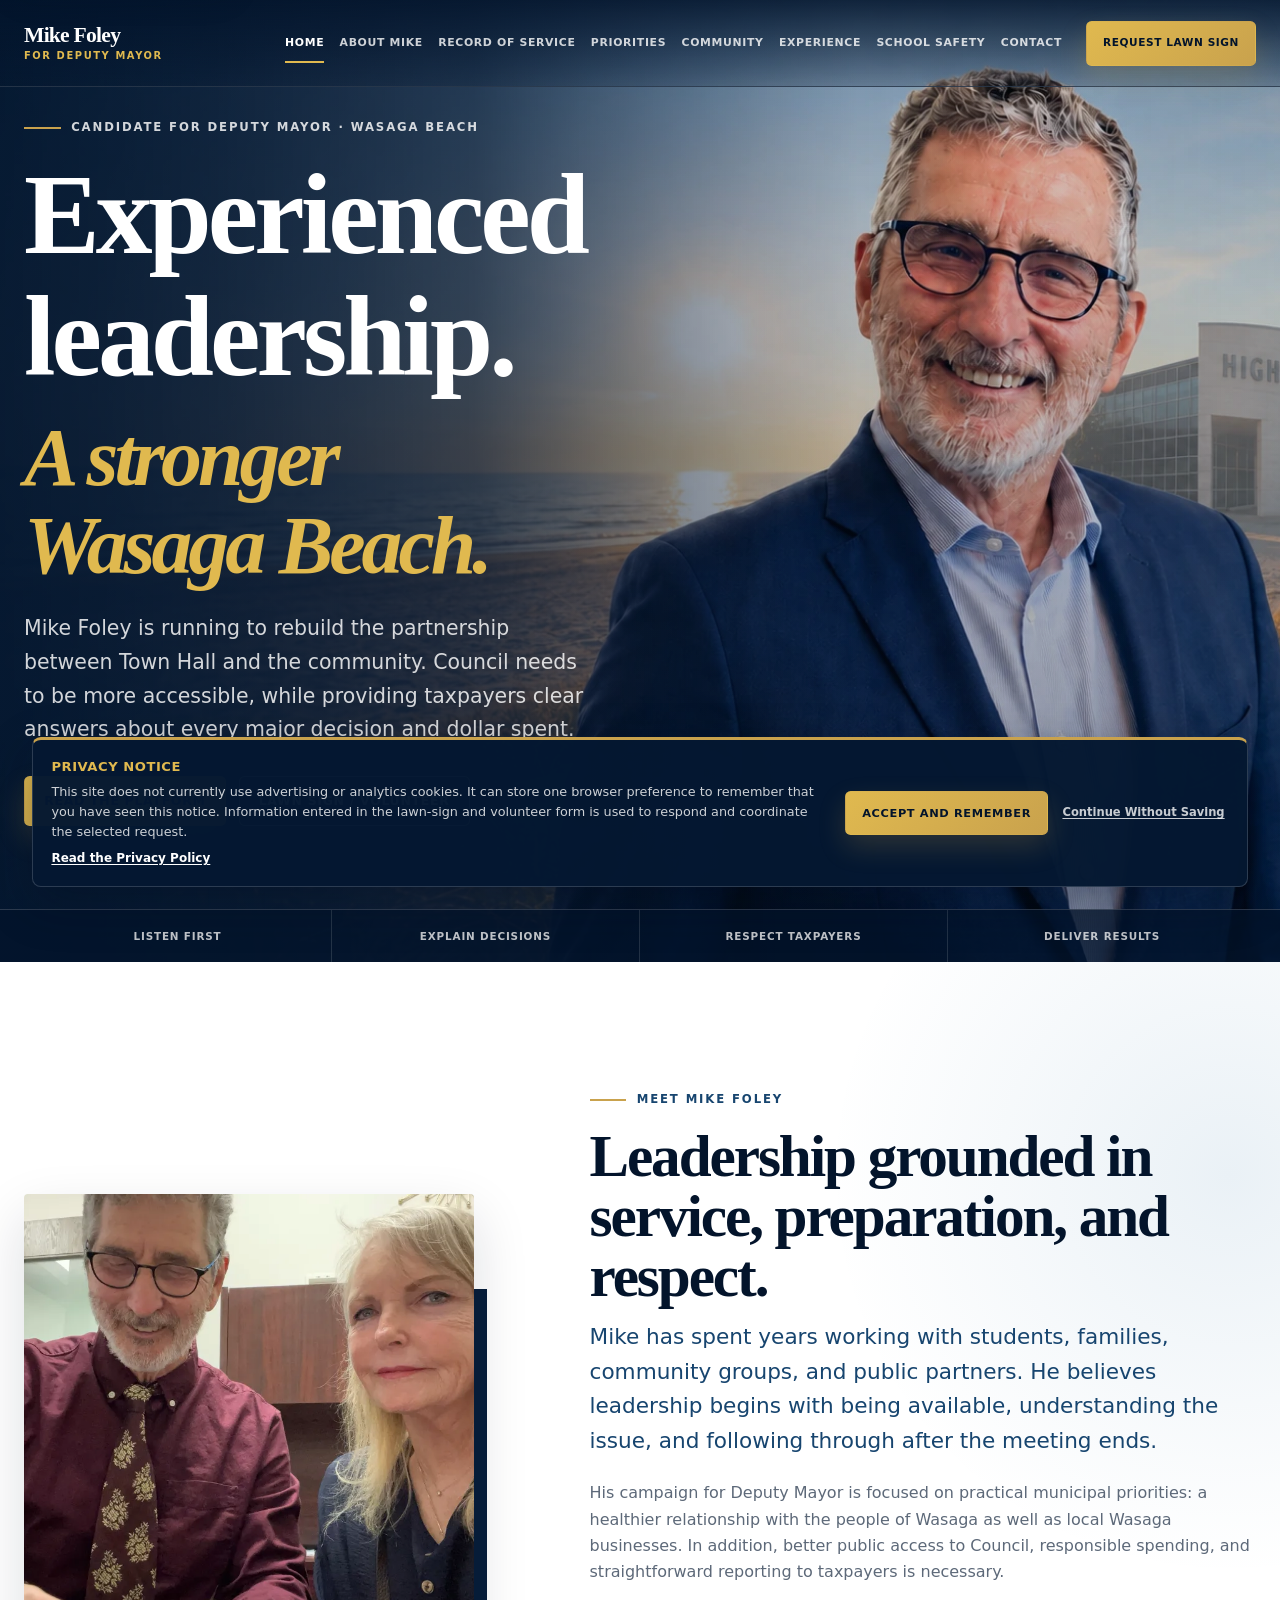
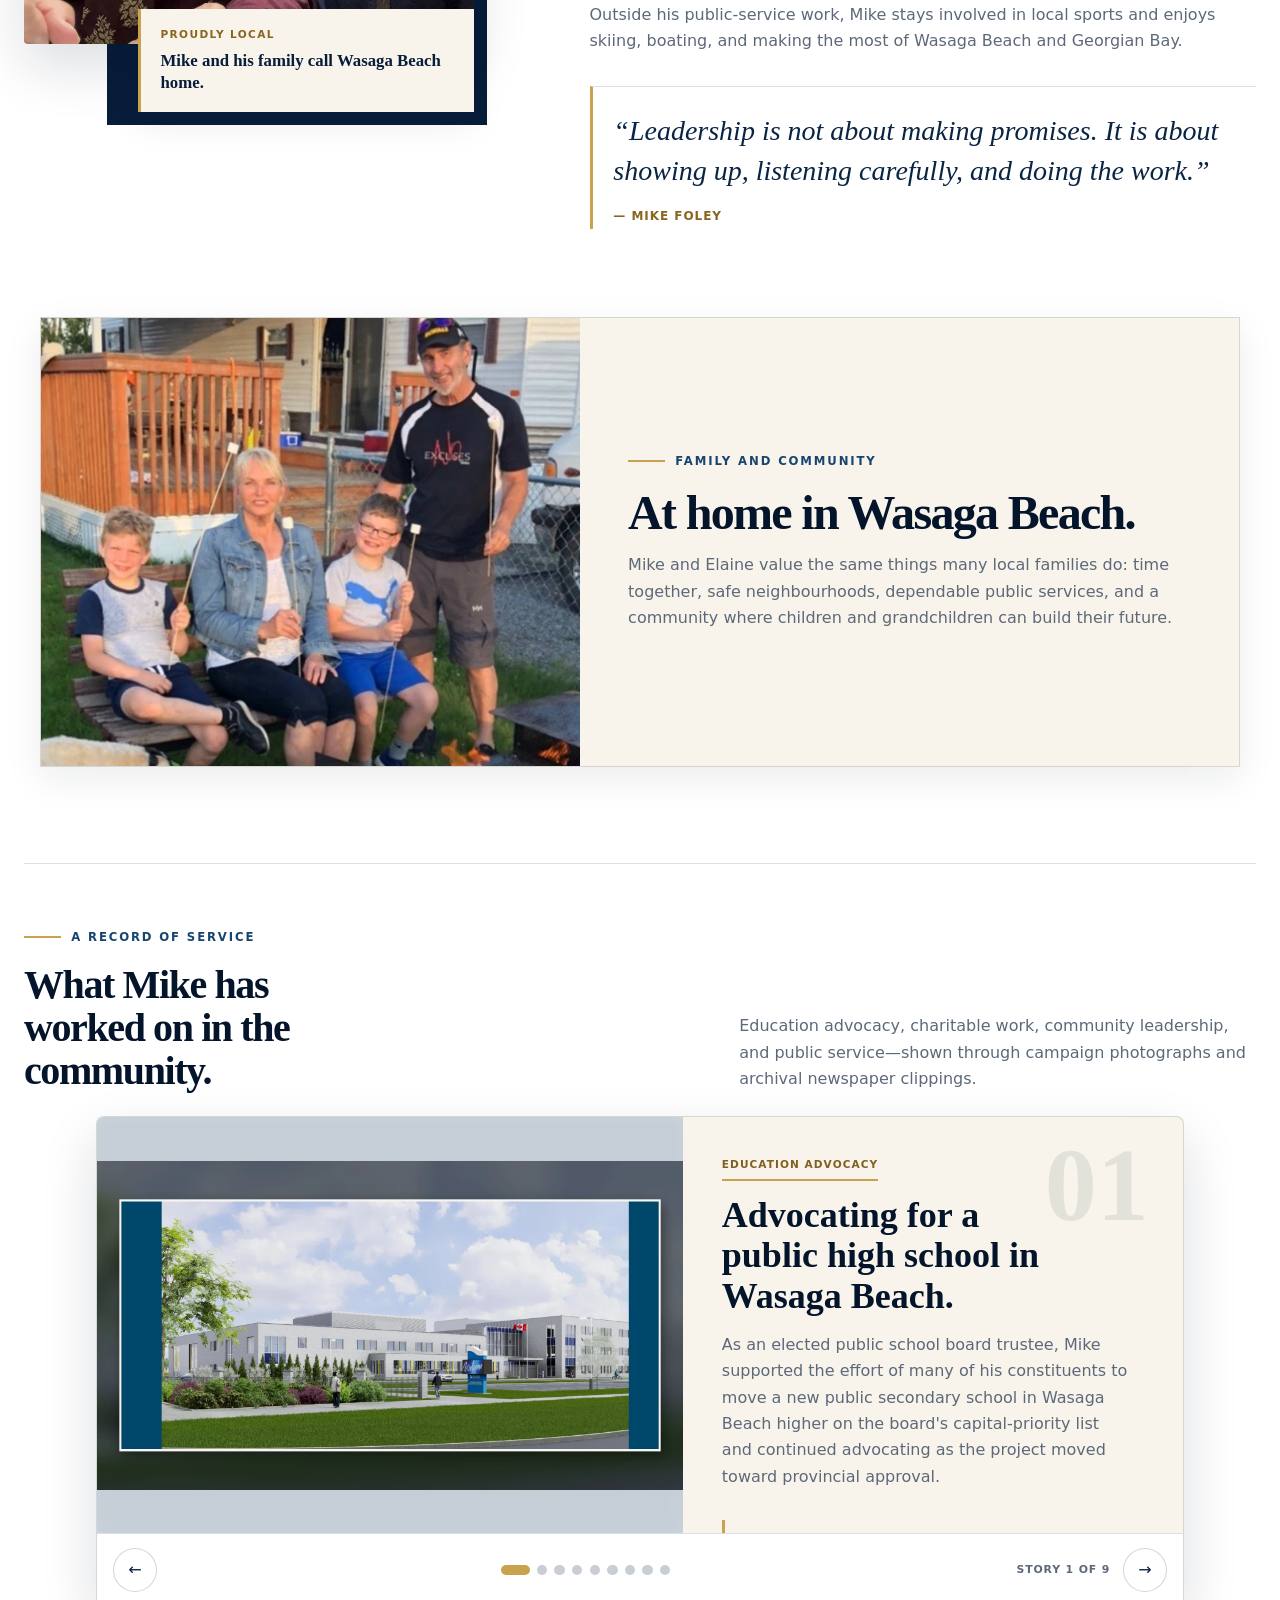
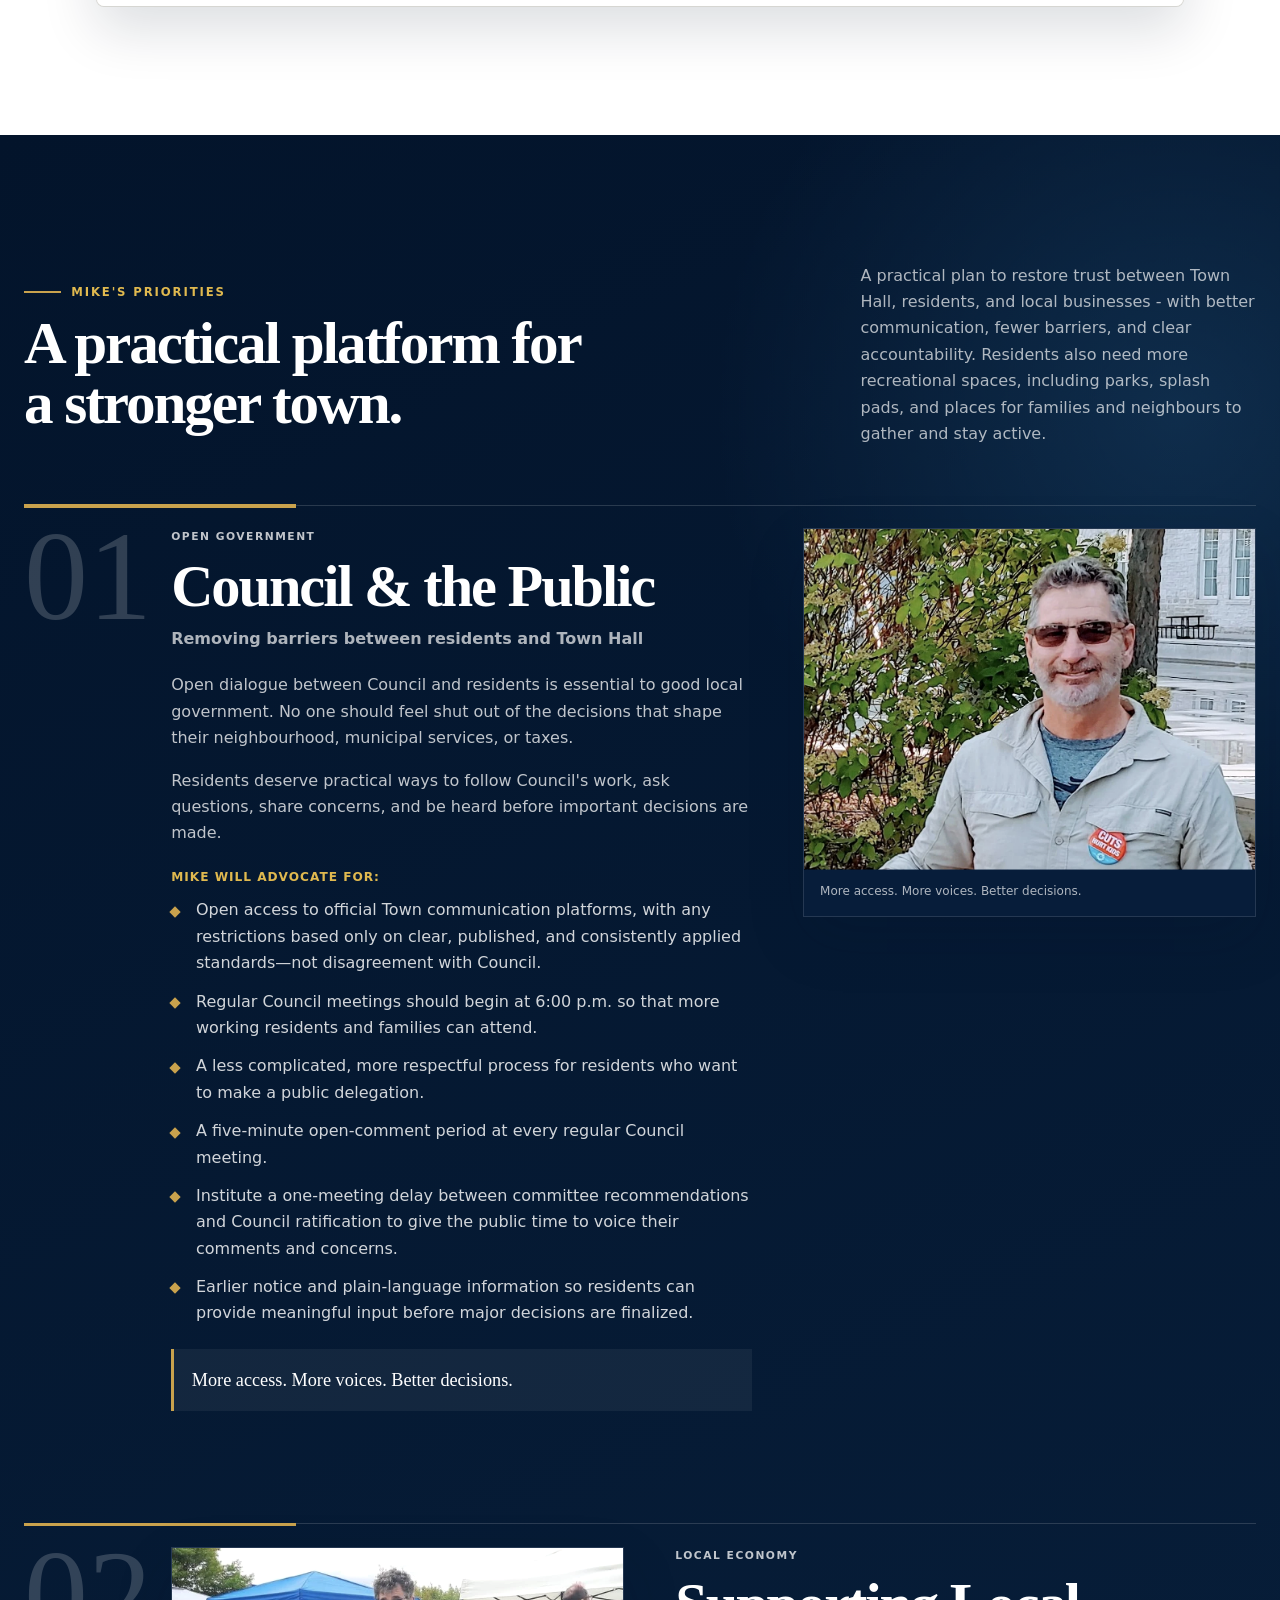
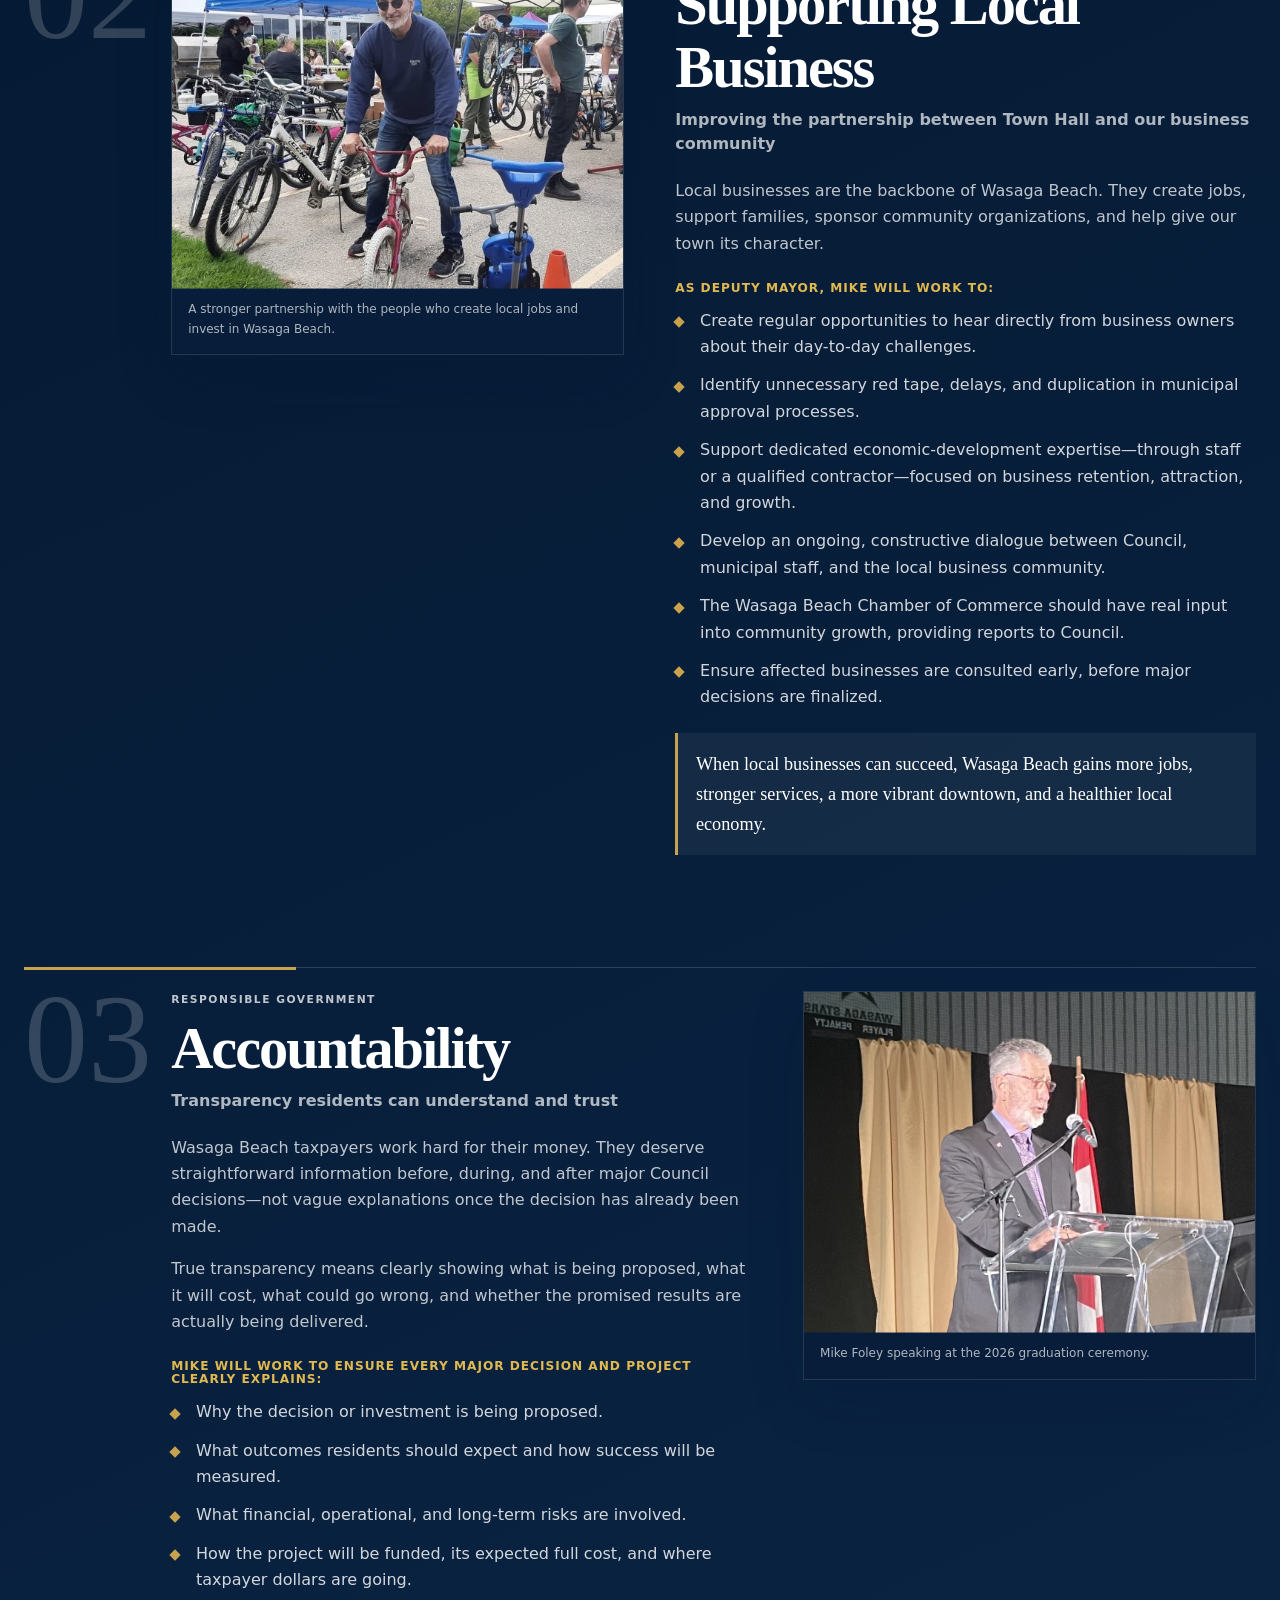
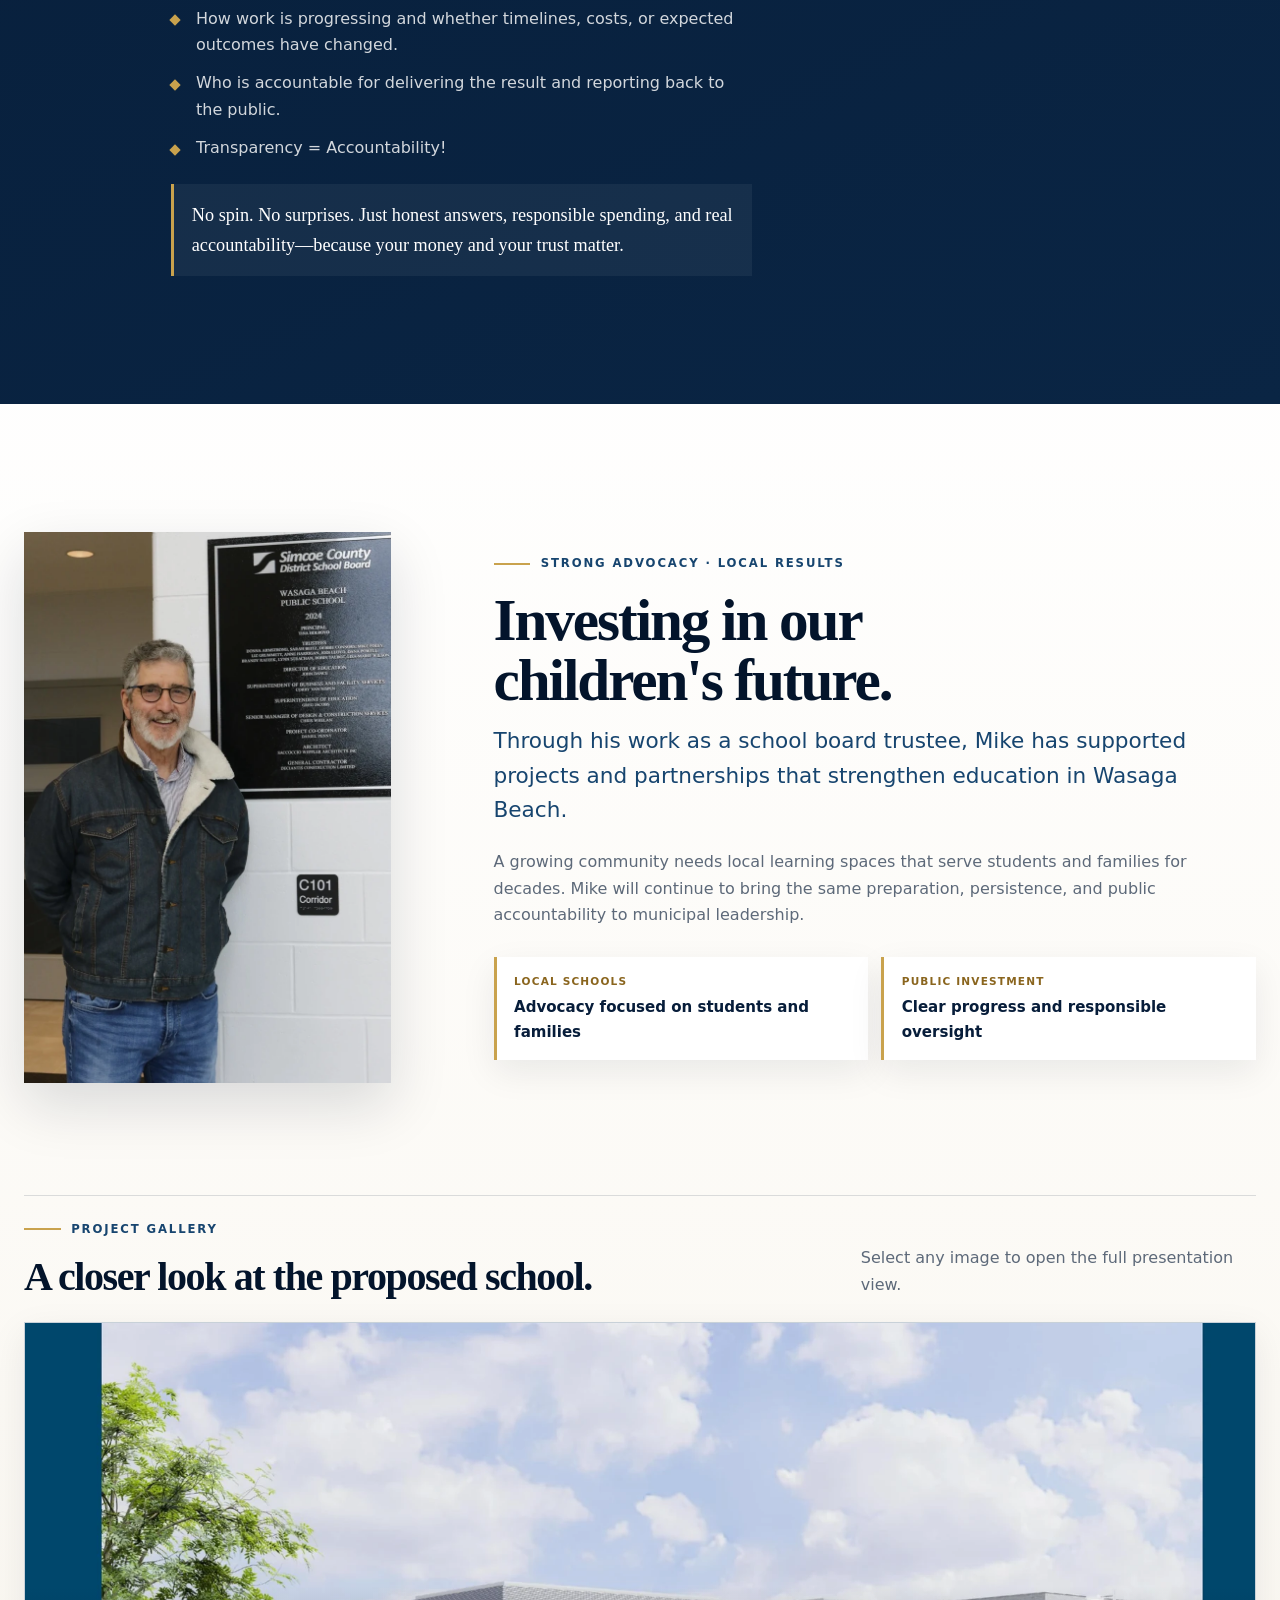
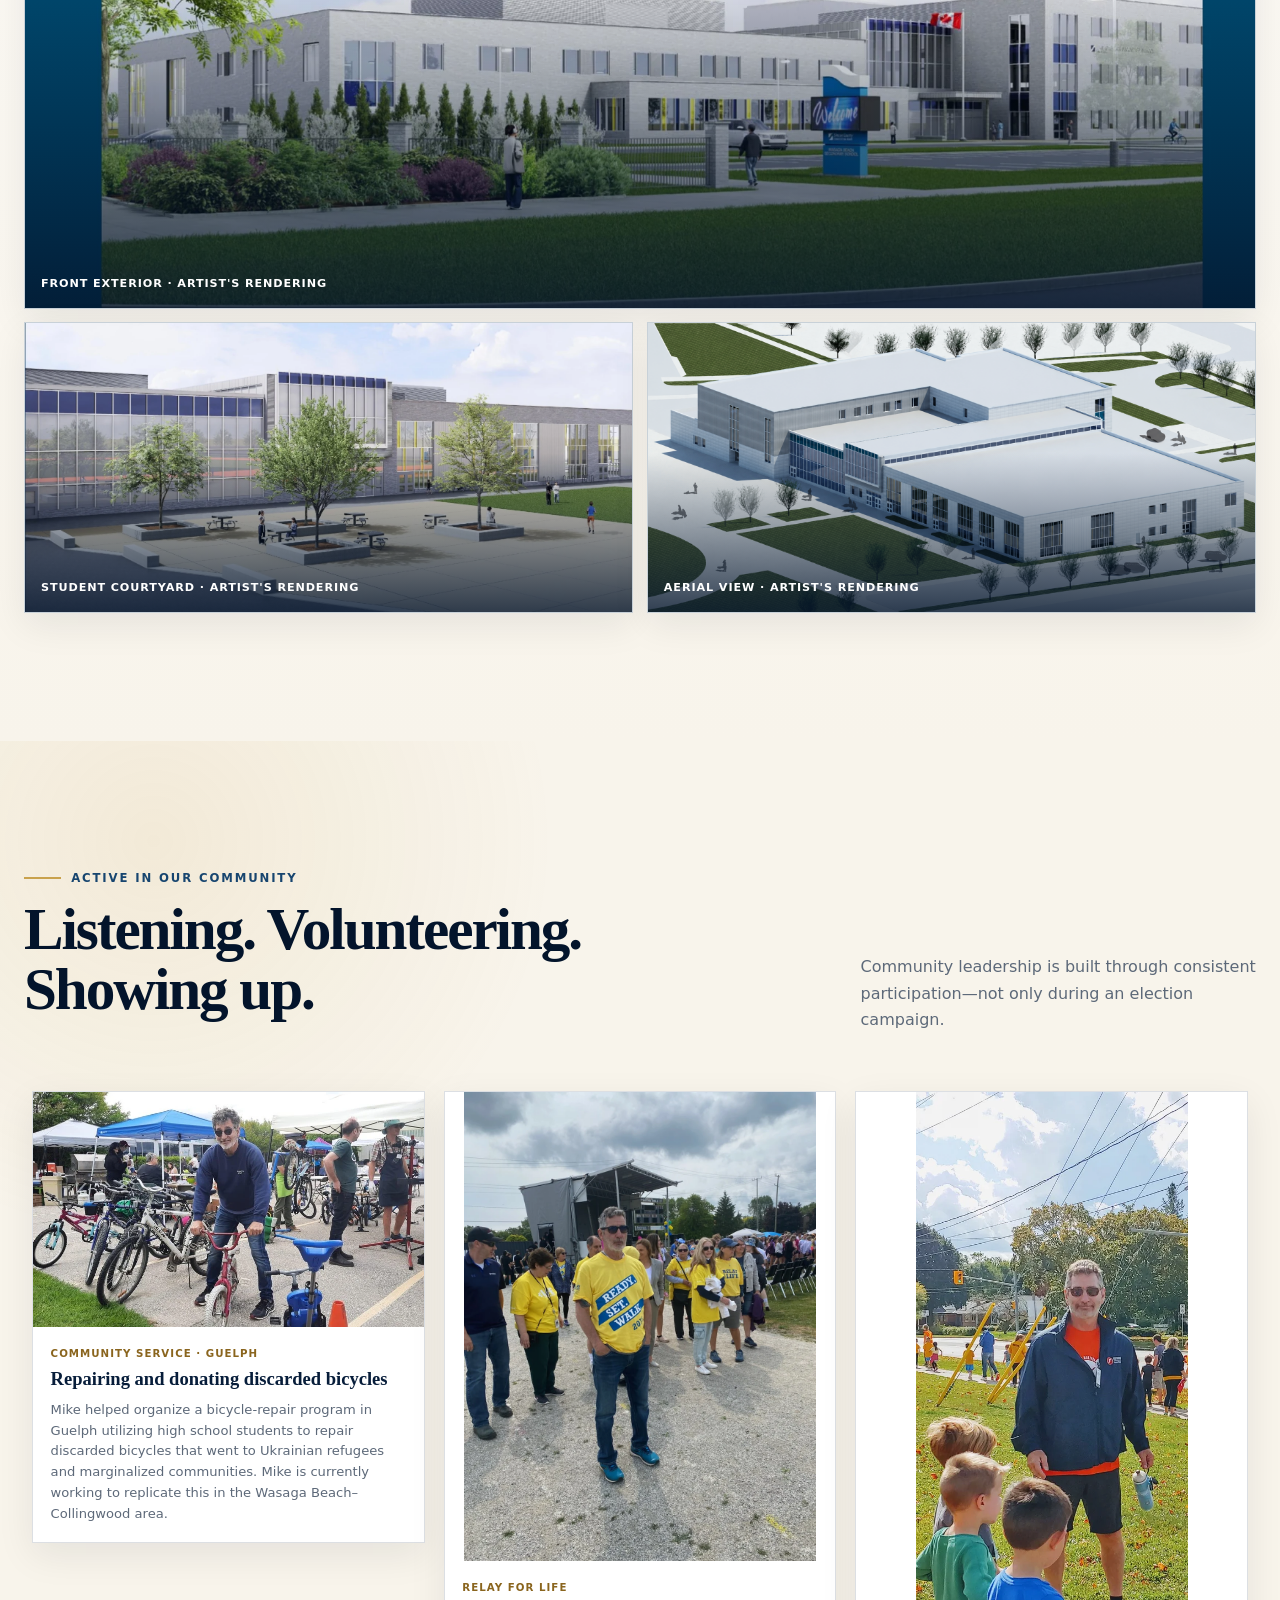
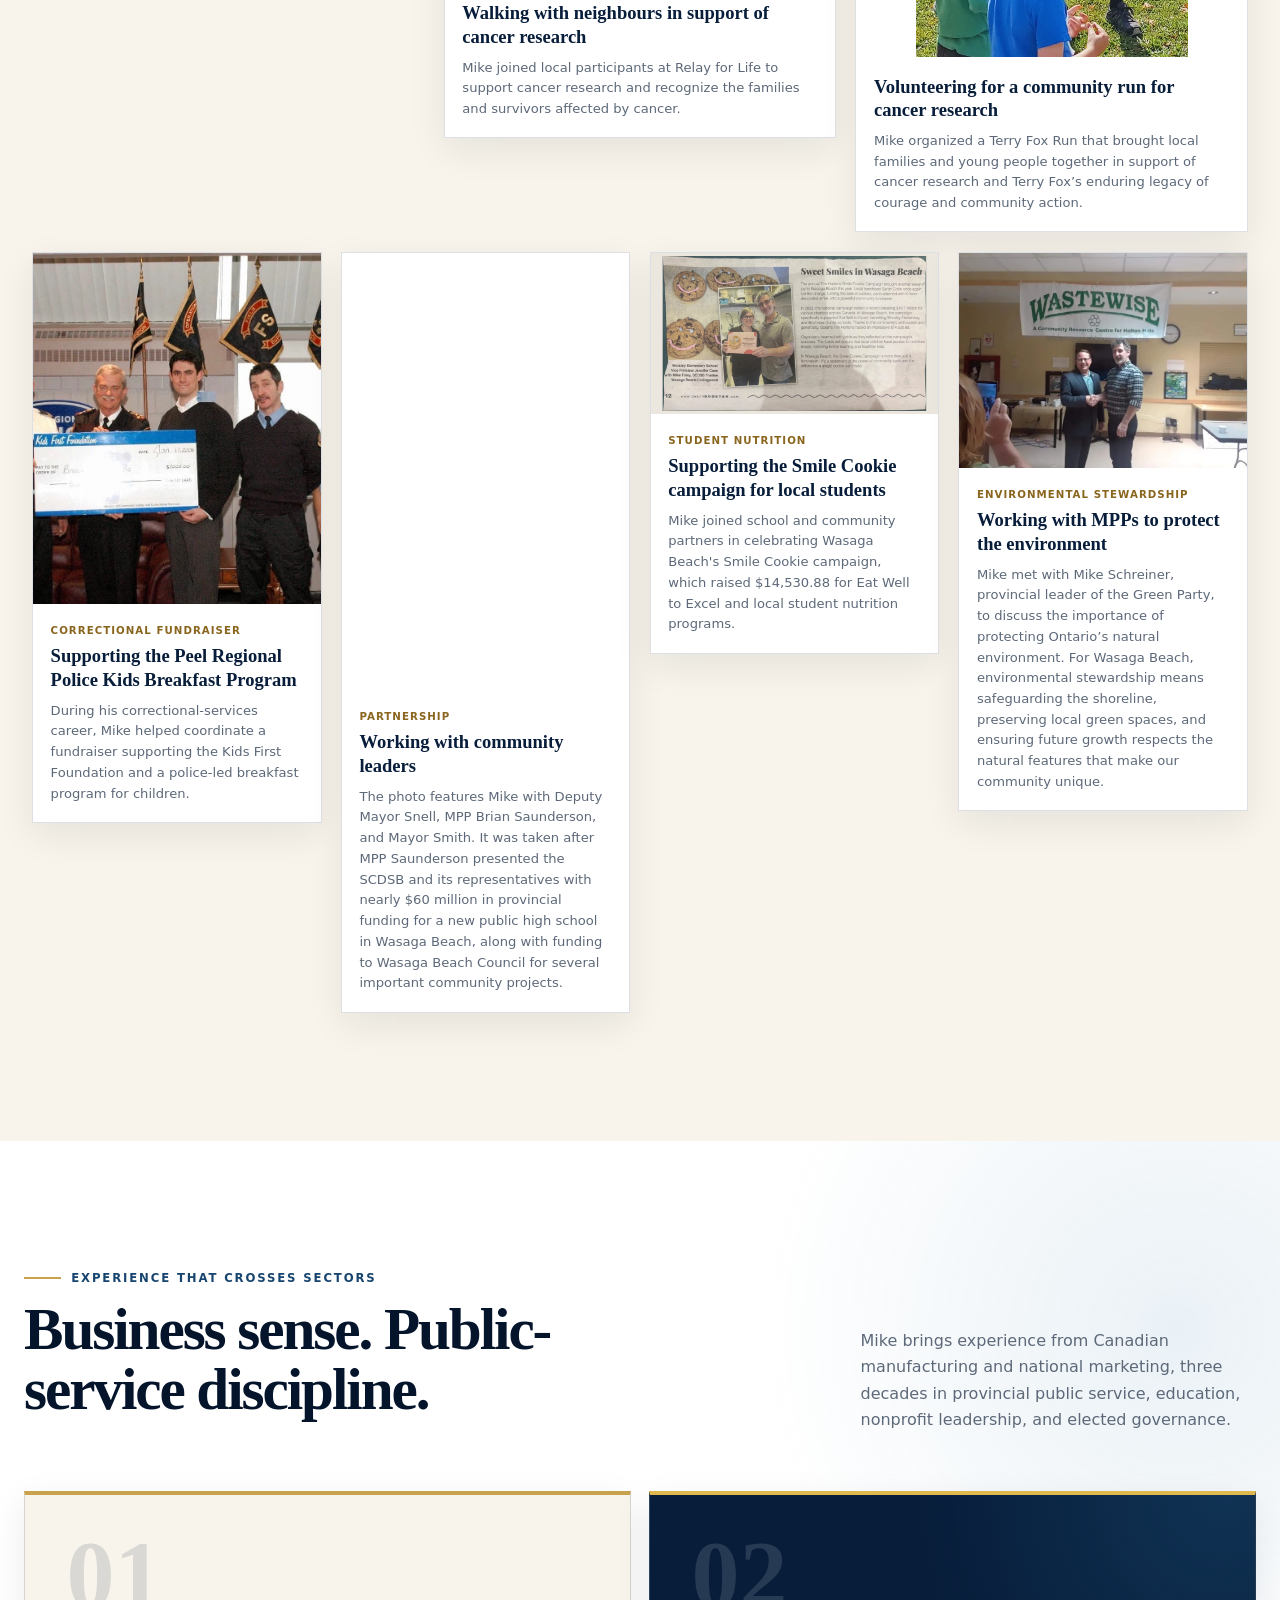
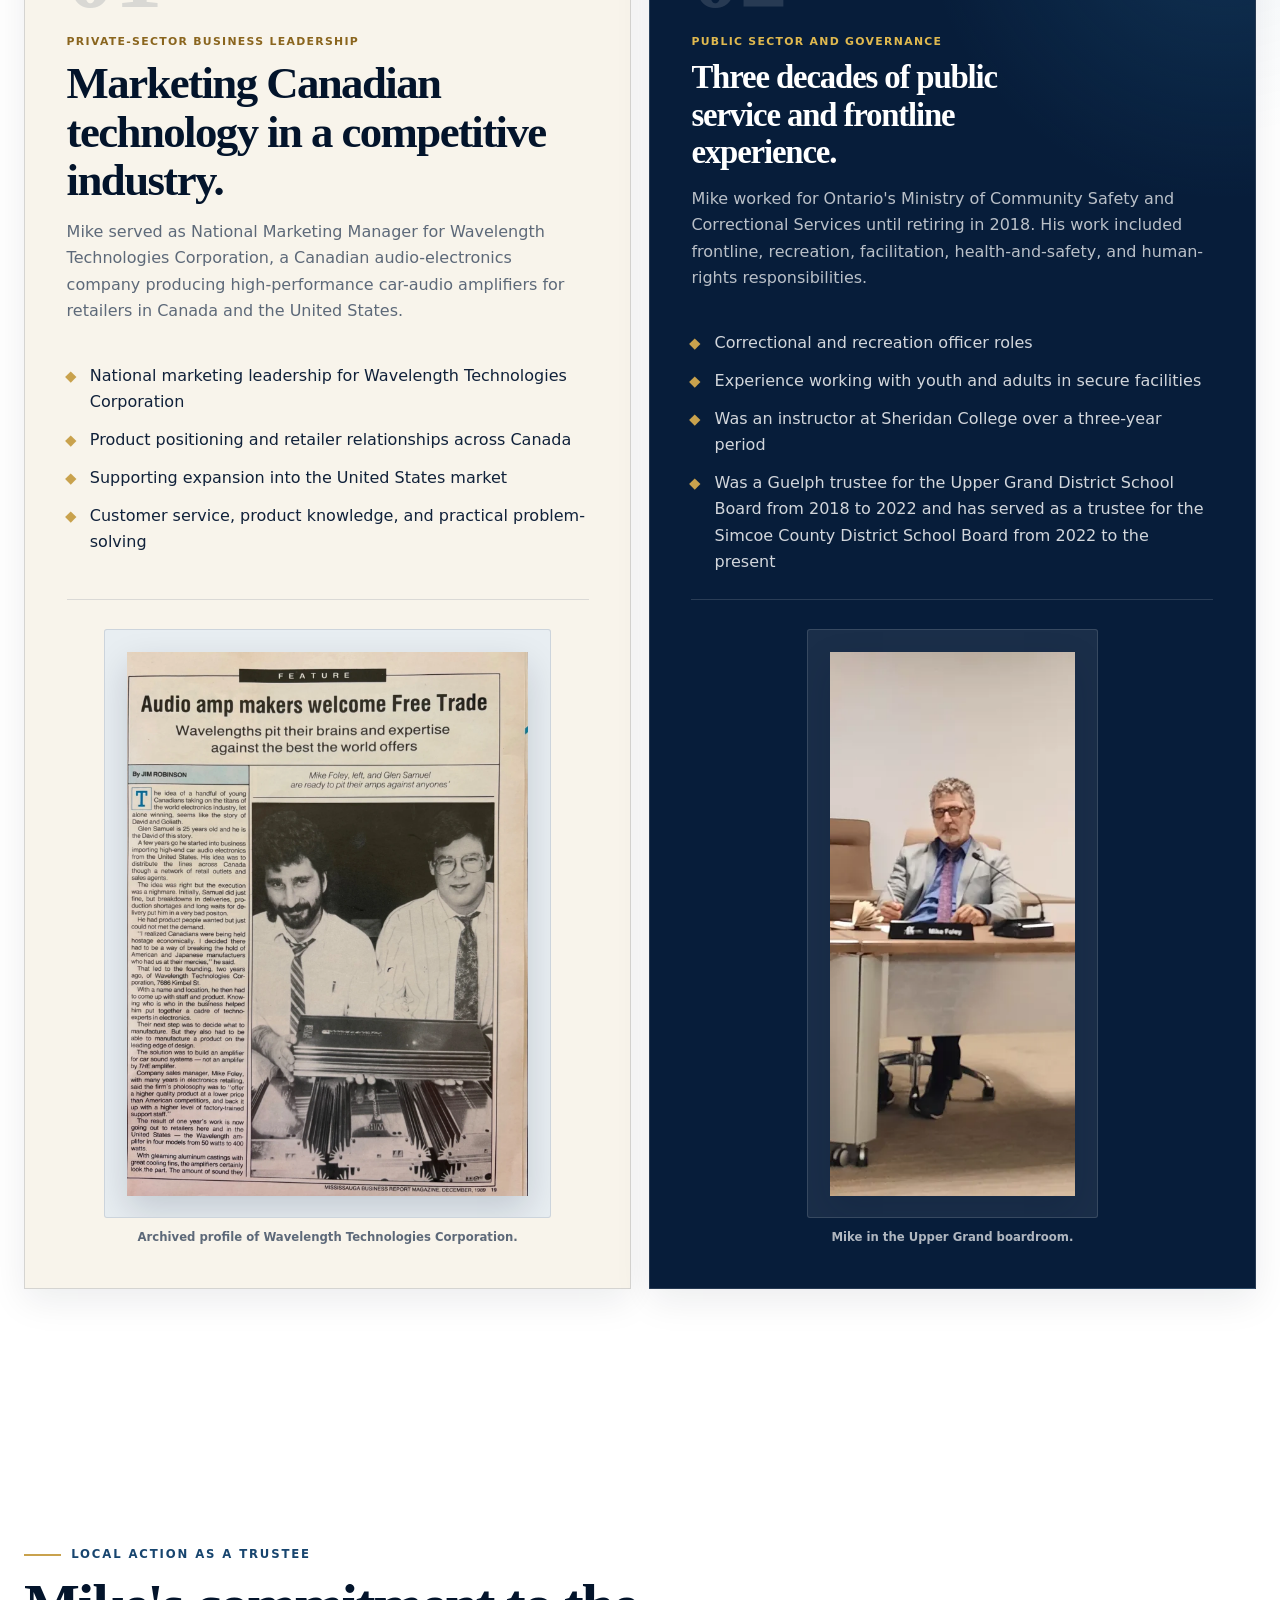
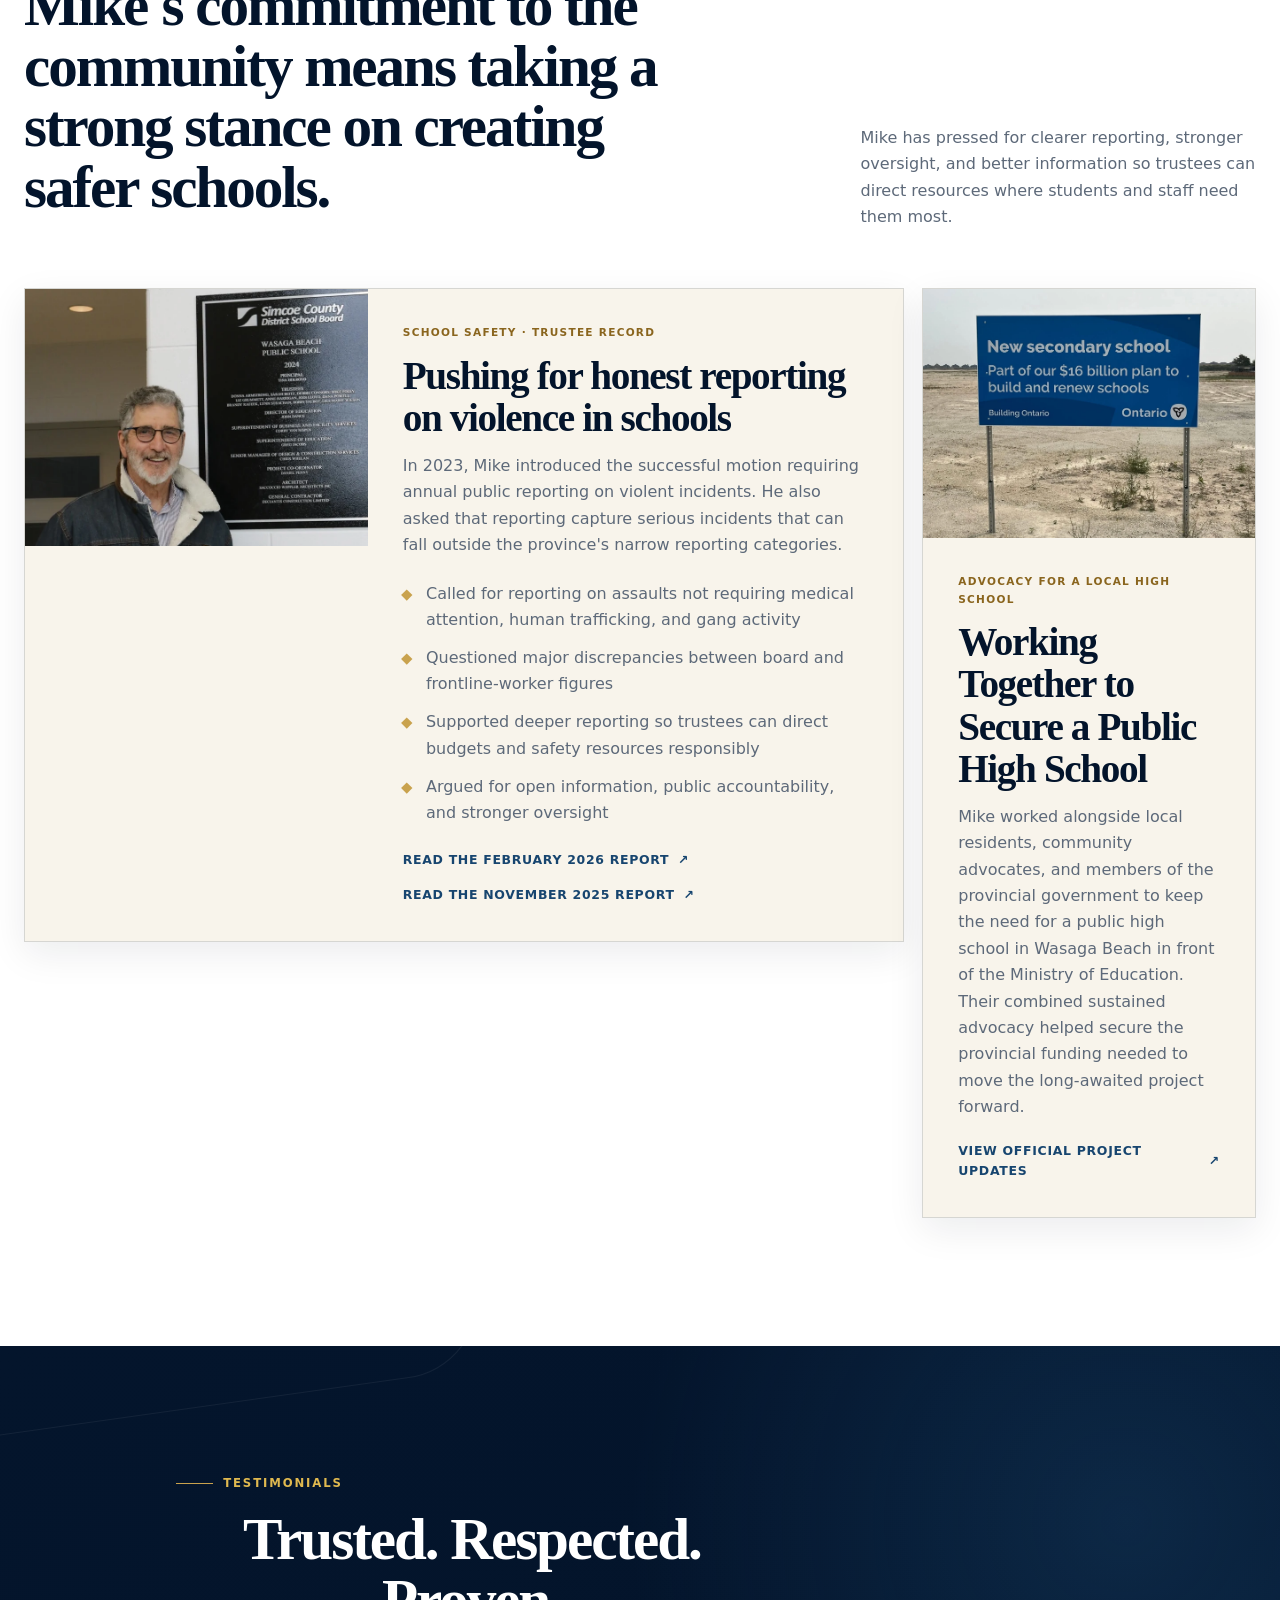
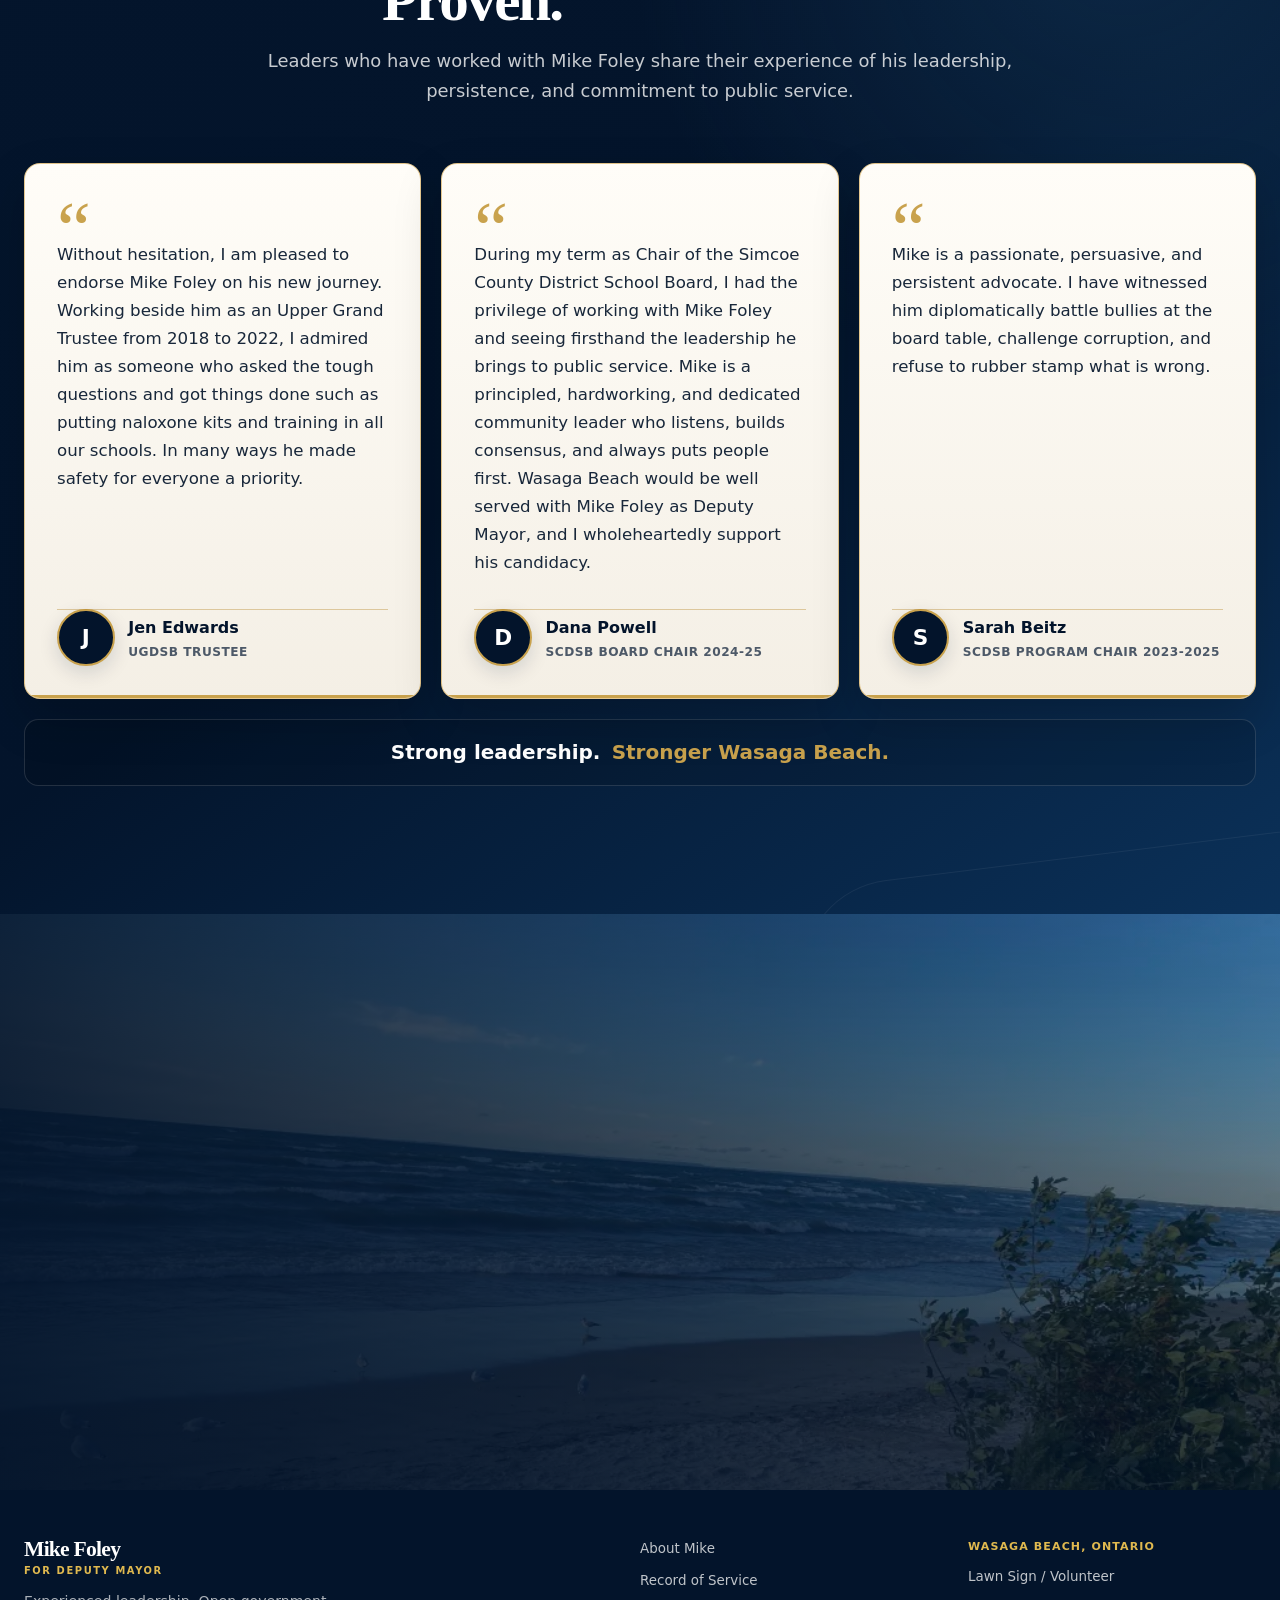
==== index.html @ 68529be9 "Terry Fox run and testimonials added" ====
<!doctype html>
<html lang="en-CA">
 <head>
  <meta charset="utf-8"/>
  <meta content="width=device-width, initial-scale=1.0" name="viewport"/>
  <title>
   Mike Foley for Deputy Mayor | Wasaga Beach
  </title>
  <meta content="Mike Foley is running for Deputy Mayor of Wasaga Beach with a practical plan to support local business, improve access to Council, and strengthen taxpayer accountability." name="description"/>
  <meta content="#071d3a" name="theme-color"/>
  <meta content="index, follow, max-image-preview:large" name="robots"/>
  <meta content="website" property="og:type"/>
  <meta content="en_CA" property="og:locale"/>
  <meta content="Mike Foley for Deputy Mayor" property="og:site_name"/>
  <meta content="Mike Foley for Deputy Mayor" property="og:title"/>
  <meta content="https://stefansaladino.github.io/Mike-Foley-Deputy-Mayor/" property="og:url"/>
  <meta content="A practical plan for stronger local business, a more accessible Council, and clear accountability to Wasaga Beach taxpayers." property="og:description"/>
  <meta content="https://stefansaladino.github.io/Mike-Foley-Deputy-Mayor/assets/photos/Mike_Foley_OG_card.png?v=20260730-1" property="og:image"/>
  <meta content="https://stefansaladino.github.io/Mike-Foley-Deputy-Mayor/assets/photos/Mike_Foley_OG_card.png?v=20260730-1" property="og:image:secure_url"/>
  <meta content="image/png" property="og:image:type"/>
  <meta content="1200" property="og:image:width"/>
  <meta content="630" property="og:image:height"/>
  <meta content="Mike Foley for Deputy Mayor campaign card" property="og:image:alt"/>
  <meta content="summary_large_image" name="twitter:card"/>
  <meta content="Mike Foley for Deputy Mayor" name="twitter:title"/>
  <meta content="A practical plan for stronger local business, a more accessible Council, and clear accountability to Wasaga Beach taxpayers." name="twitter:description"/>
  <meta content="https://stefansaladino.github.io/Mike-Foley-Deputy-Mayor/assets/photos/Mike_Foley_Social_Card.png?v=20260730-1" name="twitter:image"/>
  <meta content="Mike Foley for Deputy Mayor campaign social card" name="twitter:image:alt"/>
  <link href="https://stefansaladino.github.io/Mike-Foley-Deputy-Mayor/" rel="canonical"/>
  <link href="./assets/icons/favicon.v1.svg?v=20260730-1" rel="icon" type="image/svg+xml"/>
  <link as="image" fetchpriority="high" href="./assets/photos/mike-foley-hero.v3.webp?v=20260730-1" rel="preload"/>
  <script>
   document.documentElement.classList.add("js");
  </script>
  <link href="./assets/css/styles.v26.css" rel="stylesheet"/>
  <script type="application/ld+json">
   {
        "@context": "https://schema.org",
        "@type": "Person",
        "name": "Mike Foley",
        "image": "https://stefansaladino.github.io/Mike-Foley-Deputy-Mayor/assets/photos/mike-foley-hero.v3.webp?v=20260730-1",
        "url": "https://stefansaladino.github.io/Mike-Foley-Deputy-Mayor/",
        "description": "Candidate for Deputy Mayor of Wasaga Beach.",
        "address": {
          "@type": "PostalAddress",
          "addressLocality": "Wasaga Beach",
          "addressRegion": "ON",
          "addressCountry": "CA"
        }
      }
  </script>
  <script defer="" src="./assets/js/script.v3.js?v=20260730-1">
  </script>
  <script defer="" src="./assets/js/effects.v1.js?v=20260730-1">
  </script>
  <script defer="" src="./assets/js/sign-request.v2.js">
  </script>
  <script defer="" src="./assets/js/gallery.v2.js?v=20260730-1">
  </script>
  <script defer="" src="./assets/js/record-carousel.v3.js?v=20260730-1">
  </script>
  <script defer="" src="./assets/js/privacy-consent.v1.js?v=20260730-1">
  </script>
 </head>
 <body>
  <a class="skip-link" href="#main-content">
   Skip to main content
  </a>
  <div aria-hidden="true" class="scroll-progress">
   <span class="scroll-progress__bar" data-scroll-progress="">
   </span>
  </div>
  <header class="site-header" data-site-header="">
   <div class="shell site-header__inner">
    <a aria-label="Mike Foley campaign home" class="campaign-brand" href="#home">
     <span class="campaign-brand__name">
      Mike Foley
     </span>
     <span class="campaign-brand__office">
      For Deputy Mayor
     </span>
    </a>
    <button aria-controls="primary-navigation" aria-expanded="false" aria-label="Open navigation menu" class="menu-toggle" data-menu-toggle="" type="button">
     <span>
     </span>
     <span>
     </span>
     <span>
     </span>
    </button>
    <button aria-label="Close navigation menu" class="navigation-backdrop" data-menu-backdrop="" tabindex="-1" type="button">
    </button>
    <nav aria-hidden="true" aria-label="Primary navigation" class="primary-navigation" data-navigation="" id="primary-navigation">
     <div class="primary-navigation__header">
      <a aria-label="Mike Foley campaign home" class="primary-navigation__brand" href="#home">
       <span>
        Mike Foley
       </span>
       <small>
        For Deputy Mayor
       </small>
      </a>
      <button aria-label="Close navigation menu" class="menu-close" data-menu-close="" type="button">
       <span>
       </span>
       <span>
       </span>
      </button>
     </div>
     <div aria-hidden="true" class="primary-navigation__intro">
      <span>
       Wasaga Beach, Ontario
      </span>
      <p>
       Experienced leadership. Open government. Community first.
      </p>
     </div>
     <div class="primary-navigation__links">
      <a href="#home">
       <span aria-hidden="true">
        01
       </span>
       Home
      </a>
      <a href="#about">
       <span aria-hidden="true">
        02
       </span>
       About Mike
      </a>
      <a href="#record-of-service">
       <span aria-hidden="true">
        03
       </span>
       Record of Service
      </a>
      <a href="#priorities">
       <span aria-hidden="true">
        04
       </span>
       Priorities
      </a>
      <a href="#community">
       <span aria-hidden="true">
        05
       </span>
       Community
      </a>
      <a href="#experience">
       <span aria-hidden="true">
        06
       </span>
       Experience
      </a>
      <a href="#news">
       <span aria-hidden="true">
        07
       </span>
       School Safety
      </a>
      <a href="#contact">
       <span aria-hidden="true">
        08
       </span>
       Contact
      </a>
     </div>
     <div class="primary-navigation__cta">
      <button class="button button--gold button--full" data-sign-open="" data-sign-source="mobile-navigation" data-volunteer-source="mobile-navigation" type="button">
       Request Lawn Sign
      </button>
     </div>
     <div aria-hidden="true" class="primary-navigation__footer">
      <span>
       Prepared to listen.
      </span>
      <strong>
       Ready to lead.
      </strong>
     </div>
    </nav>
    <button class="header-volunteer button button--gold" data-sign-open="" data-sign-source="desktop-header" data-volunteer-source="desktop-header" type="button">
     Request Lawn Sign
    </button>
   </div>
  </header>
  <main id="main-content">
   <section aria-labelledby="hero-title" class="hero" id="home">
    <div class="hero__media">
     <img alt="Mike Foley with the Wasaga Beach waterfront and community scenes" class="hero__image" decoding="async" fetchpriority="high" height="941" src="./assets/photos/mike-foley-hero.v3.webp?v=20260730-1" width="1672"/>
    </div>
    <div aria-hidden="true" class="hero__overlay">
    </div>
    <div class="shell hero__inner">
     <div class="hero__content">
      <p class="eyebrow eyebrow--light reveal" data-reveal="">
       Candidate for Deputy Mayor &middot; Wasaga Beach
      </p>
      <h1 class="hero__title reveal" data-delay="80" data-reveal="" id="hero-title">
       Experienced leadership.
       <span>
        A stronger Wasaga Beach.
       </span>
      </h1>
      <p class="hero__lead reveal" data-delay="150" data-reveal="">
       Mike Foley is running to rebuild the partnership between Town Hall
              and the community. Council needs to be more accessible, while
              providing taxpayers clear answers about every major decision and
              dollar spent.
      </p>
      <div class="hero__actions reveal" data-delay="220" data-reveal="">
       <a class="button button--gold" href="#priorities">
        Read the platform
       </a>
       <button class="button button--outline-light" data-sign-open="" data-sign-source="hero" data-volunteer-source="hero" type="button">
        Lawn Sign / Volunteer
       </button>
      </div>
     </div>
    </div>
    <div aria-label="Campaign principles" class="hero__principles">
     <div class="shell hero__principles-inner">
      <span>
       Listen first
      </span>
      <span>
       Explain decisions
      </span>
      <span>
       Respect taxpayers
      </span>
      <span>
       Deliver results
      </span>
     </div>
    </div>
   </section>
   <section aria-labelledby="about-title" class="about section" id="about">
    <div class="shell about__grid">
     <div class="about__portrait reveal" data-reveal="image">
      <img alt="Mike Foley and Elaine during a family outing" class="about__image" decoding="async" height="1600" loading="lazy" src="./assets/photos/mike-and-elaine.webp?v=20260730-2" width="1200"/>
      <div class="about__portrait-note">
       <span>
        Proudly local
       </span>
       <strong>
        Mike and his family call Wasaga Beach home.
       </strong>
      </div>
     </div>
     <div class="about__content">
      <p class="eyebrow reveal" data-reveal="">
       Meet Mike Foley
      </p>
      <h2 class="section-title reveal" data-delay="70" data-reveal="" id="about-title">
       Leadership grounded in service, preparation, and respect.
      </h2>
      <p class="section-lead reveal" data-delay="130" data-reveal="">
       Mike has spent years working with students, families, community
              groups, and public partners. He believes leadership begins with
              being available, understanding the issue, and following through
              after the meeting ends.
      </p>
      <p class="reveal" data-delay="180" data-reveal="">
       His campaign for Deputy Mayor is focused on practical municipal
              priorities: a healthier relationship with the people of Wasaga as
              well as local Wasaga businesses. In addition, better public access
              to Council, responsible spending, and straightforward reporting to
              taxpayers is necessary.
      </p>
      <p class="reveal" data-delay="210" data-reveal="">
       Outside his public-service work, Mike stays involved in local sports and enjoys skiing, boating, and making the most of Wasaga Beach and Georgian Bay.
      </p>
      <blockquote class="about__quote reveal" data-delay="260" data-reveal="">
       <p>
        &ldquo;Leadership is not about making promises. It is about showing
                up, listening carefully, and doing the work.&rdquo;
       </p>
       <cite>
        &mdash; Mike Foley
       </cite>
      </blockquote>
     </div>
    </div>
    <figure class="family-feature reveal" data-reveal="image">
     <div class="family-feature__media">
      <img alt="Mike Foley and his family spending an evening together around a backyard fire" class="family-feature__image" decoding="async" height="786" loading="lazy" src="./assets/photos/mike-family-smores.webp?v=20260730-1" width="1200"/>
     </div>
     <figcaption class="family-feature__content">
      <span class="eyebrow">
       Family and community
      </span>
      <h3>
       At home in Wasaga Beach.
      </h3>
      <p>
       Mike and Elaine value the same things many local families do: time
              together, safe neighbourhoods, dependable public services, and a
              community where children and grandchildren can build their future.
      </p>
     </figcaption>
    </figure>
    <div class="shell record-showcase" id="record-of-service">
     <header class="record-showcase__heading reveal" data-reveal="">
      <div>
       <p class="eyebrow">
        A record of service
       </p>
       <h3>
        What Mike has worked on in the community.
       </h3>
      </div>
      <p>
       Education advocacy, charitable work, community leadership, and
              public service&mdash;shown through campaign photographs and archival
              newspaper clippings.
      </p>
     </header>
     <div aria-label="Mike Foley's community record" aria-roledescription="carousel" class="record-carousel reveal" data-record-carousel="" data-reveal="" role="region">
      <div aria-atomic="false" aria-live="polite" class="record-carousel__stage" data-record-stage="" tabindex="0">
       <article aria-label="1 of 9" aria-roledescription="slide" class="record-carousel__slide record-carousel__slide--landscape" data-record-slide="">
        <figure class="record-carousel__media record-carousel__media--landscape" style='
                    --media-image: url("./assets/photos/new-school-front.carousel.v1.webp");
                  '>
         <img alt="Rendering of the approved new Wasaga Beach public secondary school" class="record-carousel__image record-carousel__image--landscape" decoding="async" height="1080" loading="lazy" src="./assets/photos/new-school-front.carousel.v1.webp" width="1920"/>
        </figure>
        <div class="record-carousel__content">
         <span class="record-carousel__number">
          01
         </span>
         <p class="record-carousel__tag">
          Education advocacy
         </p>
         <h4>
          Advocating for a public high school in Wasaga Beach.
         </h4>
         <p>
          As an elected public school board trustee, Mike supported the effort of many of his constituents to move a new public secondary school in Wasaga Beach higher on the board's capital-priority list and continued advocating as the project moved toward provincial approval.
         </p>
         <blockquote class="record-carousel__quote">
          <p>
           &ldquo;Many people over many years have worked exceptionally hard to bring a public high school to Wasaga Beach and I am incredibly proud to have been a part of securing provincial approval and financing for our long-overdue school. My thanks and congratulations to the many people who have worked so long and so hard to bring to fruition!&rdquo;
          </p>
          <cite>
           &mdash; Mike Foley
          </cite>
         </blockquote>
         <p class="record-carousel__note">
          The image shown is an artist's rendering of the proposed
                    high school.
         </p>
         <a class="text-link" href="https://www.scdsb.on.ca/about/capital_planning/new_schools" rel="noopener noreferrer" target="_blank">
          View the official project status
          <span aria-hidden="true">
           &nearrow;
          </span>
         </a>
        </div>
       </article>
       <article aria-label="2 of 9" aria-roledescription="slide" class="record-carousel__slide record-carousel__slide--document" data-record-slide="" hidden="">
        <figure class="record-carousel__media record-carousel__media--document" style='
                    --media-image: url("./assets/photos/school-fundraiser-article.carousel.v1.webp");
                  '>
         <img alt="Newspaper feature about fundraising for Wasaga Beach student nutrition programs" class="record-carousel__image record-carousel__image--document" decoding="async" height="1080" loading="lazy" src="./assets/photos/school-fundraiser-article.carousel.v1.webp" width="1920"/>
        </figure>
        <div class="record-carousel__content">
         <span class="record-carousel__number">
          02
         </span>
         <p class="record-carousel__tag">
          Supporting students
         </p>
         <h4>
          Helping raise $4,000 for local student nutrition.
         </h4>
         <p>
          Mike worked with fellow trustees and community supporters on
                    a fundraiser that directed $1,000 to each Wasaga Beach
                    elementary school for student nutrition initiatives.
         </p>
        </div>
       </article>
       <article aria-label="3 of 9" aria-roledescription="slide" class="record-carousel__slide record-carousel__slide--portrait record-carousel__slide--contain" data-record-slide="" hidden="">
        <figure class="record-carousel__media record-carousel__media--portrait record-carousel__media--contain" style='
                    --media-image: url("./assets/photos/mike-school-opening.carousel.v1.webp");
                  '>
         <img alt="Mike Foley beside the Wasaga Beach Public School opening plaque" class="record-carousel__image record-carousel__image--portrait record-carousel__image--contain" decoding="async" height="1080" loading="lazy" src="./assets/photos/mike-school-opening.carousel.v1.webp" width="1920"/>
        </figure>
        <div class="record-carousel__content">
         <span class="record-carousel__number">
          03
         </span>
         <p class="record-carousel__tag">
          Elected public service
         </p>
         <h4>
          Representing local students, families, and schools.
         </h4>
         <p>
          Mike works with families, educators, municipal partners, and
                    community organizations to bring local concerns to the board
                    table and follow through on practical solutions.
         </p>
        </div>
       </article>
       <article aria-label="4 of 9" aria-roledescription="slide" class="record-carousel__slide record-carousel__slide--portrait record-carousel__slide--contain" data-record-slide="" hidden="">
        <figure class="record-carousel__media record-carousel__media--portrait record-carousel__media--contain" style='
                    --media-image: url("./assets/photos/community-leadership.carousel.v1.webp");
                  '>
         <img alt="Mike Foley with local community and education representatives" class="record-carousel__image record-carousel__image--portrait record-carousel__image--contain" decoding="async" height="1080" loading="lazy" src="./assets/photos/community-leadership.carousel.v1.webp" width="1920"/>
        </figure>
        <div class="record-carousel__content">
         <span class="record-carousel__number">
          04
         </span>
         <p class="record-carousel__tag">
          Community collaboration
         </p>
         <h4>
          Working with people who know the issues firsthand.
         </h4>
         <p>
          The SCDSB received almost $60 million in funding, presented to the board by MPP Brian Saunderson, to build a public high school in Wasaga Beach. Eighteen months later, the government added an additional $20 million in funding to create a technologically advanced high school.
         </p>
        </div>
       </article>
       <article aria-label="5 of 9" aria-roledescription="slide" class="record-carousel__slide record-carousel__slide--document" data-record-slide="" hidden="">
        <figure class="record-carousel__media record-carousel__media--document" style='
                    --media-image: url("./assets/photos/toronto-disaster-zone-letter.carousel.v1.webp");
                  '>
         <img alt="Archived Letter of the Year page featuring Mike Foley's letter about homelessness and poverty in Toronto" class="record-carousel__image record-carousel__image--document" decoding="async" height="1080" loading="lazy" src="./assets/photos/toronto-disaster-zone-letter.carousel.v1.webp" width="1920"/>
        </figure>
        <div class="record-carousel__content">
         <span class="record-carousel__number">
          05
         </span>
         <p class="record-carousel__tag">
          Social advocacy
         </p>
         <h4>
          Speaking out about homelessness and poverty.
         </h4>
         <p>
          In a published letter selected as &ldquo;Letter of the Year,&rdquo; Mike
                    described the human cost of homelessness and argued for
                    stronger social supports, frontline services, and public
                    accountability.
         </p>
        </div>
       </article>
       <article aria-label="6 of 9" aria-roledescription="slide" class="record-carousel__slide record-carousel__slide--document" data-record-slide="" hidden="">
        <figure class="record-carousel__media record-carousel__media--document" style='
                    --media-image: url("./assets/photos/labor-unions-food-drive.carousel.v1.webp");
                  '>
         <img alt="Archived newspaper article about local labour unions coordinating a food drive for food banks and women's shelters" class="record-carousel__image record-carousel__image--document" decoding="async" height="1080" loading="lazy" src="./assets/photos/labor-unions-food-drive.carousel.v1.webp" width="1920"/>
        </figure>
        <div class="record-carousel__content">
         <span class="record-carousel__number">
          06
         </span>
         <p class="record-carousel__tag">
          Community organizing
         </p>
         <h4>
          Coordinating a food drive for food banks and women's
                    shelters.
         </h4>
         <p>
          Mike helped organize a month-long labour-community campaign
                    that collected food and raised funds for local food banks
                    and women's shelters.
         </p>
        </div>
       </article>
       <article aria-label="7 of 9" aria-roledescription="slide" class="record-carousel__slide record-carousel__slide--document" data-record-slide="" hidden="">
        <figure class="record-carousel__media record-carousel__media--document" style='
                    --media-image: url("./assets/photos/labor-unions-food-collection.carousel.v1.webp");
                  '>
         <img alt="Archived newspaper clipping reporting that local labour unions collected 2,400 pounds of food and raised about 2,000 dollars" class="record-carousel__image record-carousel__image--document" decoding="async" height="1080" loading="lazy" src="./assets/photos/labor-unions-food-collection.carousel.v1.webp" width="1920"/>
        </figure>
        <div class="record-carousel__content">
         <span class="record-carousel__number">
          07
         </span>
         <p class="record-carousel__tag">
          Community results
         </p>
         <h4>
          Collecting 2,400 pounds of food and raising about $2,000.
         </h4>
         <p>
          The campaign directed donations to neighbourhood food banks
                    through the Salvation Army and showed what coordinated
                    community action can accomplish.
         </p>
        </div>
       </article>
       <article aria-label="8 of 9" aria-roledescription="slide" class="record-carousel__slide record-carousel__slide--document" data-record-slide="" hidden="">
        <figure class="record-carousel__media record-carousel__media--document" style='
                    --media-image: url("./assets/photos/food-bank-new-home.carousel.v1.webp");
                  '>
         <img alt="Archived newspaper clipping about the Georgetown Bread Basket food bank seeking a larger home" class="record-carousel__image record-carousel__image--document" decoding="async" height="1080" loading="lazy" src="./assets/photos/food-bank-new-home.carousel.v1.webp" width="1920"/>
        </figure>
        <div class="record-carousel__content">
         <span class="record-carousel__number">
          08
         </span>
         <p class="record-carousel__tag">
          Nonprofit leadership
         </p>
         <h4>
          Helping the Georgetown Bread Basket find room to grow.
         </h4>
         <p>
          As a food-bank director, Mike advocated for a larger,
                    accessible central location and invited more volunteer
                    directors to support fundraising and community partnerships.
         </p>
        </div>
       </article>
       <article aria-label="9 of 9" aria-roledescription="slide" class="record-carousel__slide record-carousel__slide--document" data-record-slide="" hidden="">
        <figure class="record-carousel__media record-carousel__media--document" style='
                    --media-image: url("./assets/photos/beach-kids-matter-school-safety.carousel.v1.webp");
                  '>
         <img alt="Beach Kids Matter newspaper column discussing school safety and Mike Foley's efforts to obtain clearer reporting about violence in local schools" class="record-carousel__image record-carousel__image--document" decoding="async" height="1080" loading="lazy" src="./assets/photos/beach-kids-matter-school-safety.carousel.v1.webp" width="1920"/>
        </figure>
        <div class="record-carousel__content">
         <span class="record-carousel__number">
          09
         </span>
         <p class="record-carousel__tag">
          School safety
         </p>
         <h4>
          Bringing school-safety concerns into the open.
         </h4>
         <p>
          The column highlighted Mike's efforts to obtain fuller
                    reporting on violent incidents and raise concerns identified
                    through school climate surveys. His position was clear:
                    students and staff deserve safe learning environments and
                    transparent public accountability.
         </p>
        </div>
       </article>
      </div>
      <div class="record-carousel__navigation">
       <button aria-label="Previous community story" class="record-carousel__arrow" data-record-previous="" type="button">
        <span aria-hidden="true">
         &larr;
        </span>
       </button>
       <div aria-label="Choose a community story" class="record-carousel__dots" data-record-dots="">
       </div>
       <p aria-live="polite" class="record-carousel__status" data-record-status="">
        Story 1 of 9
       </p>
       <button aria-label="Next community story" class="record-carousel__arrow" data-record-next="" type="button">
        <span aria-hidden="true">
         &rarr;
        </span>
       </button>
      </div>
     </div>
    </div>
   </section>
   <section aria-labelledby="priorities-title" class="platform section section--navy" id="priorities">
    <div class="shell">
     <header class="section-heading section-heading--light">
      <div>
       <p class="eyebrow eyebrow--gold reveal" data-reveal="">
        Mike's priorities
       </p>
       <h2 class="section-title reveal" data-delay="70" data-reveal="" id="priorities-title">
        A practical platform for a stronger town.
       </h2>
      </div>
      <p class="section-heading__intro reveal" data-delay="130" data-reveal="">
       A practical plan to restore trust between Town Hall, residents,
              and local businesses - with better communication, fewer barriers,
              and clear accountability. Residents also need more recreational
              spaces, including parks, splash pads, and places for families and
              neighbours to gather and stay active.
      </p>
     </header>
     <div class="policy-list">
      <article class="policy-row" data-feature-row="">
       <div aria-hidden="true" class="policy-row__number">
        01
       </div>
       <div class="policy-row__content">
        <p class="policy-row__kicker">
         Open government
        </p>
        <h3>
         Council &amp; the Public
        </h3>
        <h4>
         Removing barriers between residents and Town Hall
        </h4>
        <p>
         Open dialogue between Council and residents is essential to
                  good local government. No one should feel shut out of the
                  decisions that shape their neighbourhood, municipal services,
                  or taxes.
        </p>
        <p>
         Residents deserve practical ways to follow Council's work, ask
                  questions, share concerns, and be heard before important
                  decisions are made.
        </p>
        <h5>
         Mike will advocate for:
        </h5>
        <ul class="commitment-list">
         <li>
          Open access to official Town communication platforms, with
                    any restrictions based only on clear, published, and
                    consistently applied standards&mdash;not disagreement with
                    Council.
         </li>
         <li>
          Regular Council meetings should begin at 6:00 p.m. so that more working residents and families can attend.
         </li>
         <li>
          A less complicated, more respectful process for residents
                    who want to make a public delegation.
         </li>
         <li>
          A five-minute open-comment period at every regular Council
                    meeting.
         </li>
         <li>
          Institute a one-meeting delay between committee recommendations and Council ratification to give the public time to voice their comments and concerns.
         </li>
         <li>
          Earlier notice and plain-language information so residents
                    can provide meaningful input before major decisions are
                    finalized.
         </li>
        </ul>
        <p class="policy-row__closing">
         More access. More voices. Better decisions.
        </p>
       </div>
       <figure class="policy-row__media policy-row__media--public">
        <img alt="Mike Foley speaking at a public community event" class="policy-row__image" decoding="async" height="901" loading="lazy" src="./assets/photos/mike-community-rally.webp?v=20260730-1" width="1135"/>
        <figcaption>
         More access. More voices. Better decisions.
        </figcaption>
       </figure>
      </article>
      <article class="policy-row policy-row--reverse" data-feature-row="">
       <div aria-hidden="true" class="policy-row__number">
        02
       </div>
       <div class="policy-row__content">
        <p class="policy-row__kicker">
         Local economy
        </p>
        <h3>
         Supporting Local Business
        </h3>
        <h4>
         Improving the partnership between Town Hall and our business community
        </h4>
        <p>
         Local businesses are the backbone of Wasaga Beach. They create
                  jobs, support families, sponsor community organizations, and
                  help give our town its character.
        </p>
        <h5>
         As Deputy Mayor, Mike will work to:
        </h5>
        <ul class="commitment-list">
         <li>
          Create regular opportunities to hear directly from business
                    owners about their day-to-day challenges.
         </li>
         <li>
          Identify unnecessary red tape, delays, and duplication in
                    municipal approval processes.
         </li>
         <li>
          Support dedicated economic-development expertise&mdash;through
                    staff or a qualified contractor&mdash;focused on business
                    retention, attraction, and growth.
         </li>
         <li>
          Develop an ongoing, constructive dialogue between Council,
                    municipal staff, and the local business community.
         </li>
         <li>
          The Wasaga Beach Chamber of Commerce should have real input into community growth, providing reports to Council.
         </li>
         <li>
          Ensure affected businesses are consulted early, before major
                    decisions are finalized.
         </li>
        </ul>
        <p class="policy-row__closing">
         When local businesses can succeed, Wasaga Beach gains more
                  jobs, stronger services, a more vibrant downtown, and a
                  healthier local economy.
        </p>
       </div>
       <figure class="policy-row__media policy-row__media--business">
        <img alt="Mike Foley participating in a community bicycle repair and donation event" class="policy-row__image" decoding="async" height="463" loading="lazy" src="./assets/photos/bike-repair-event.webp?v=20260730-1" width="768"/>
        <figcaption>
         A stronger partnership with the people who create local jobs
                  and invest in Wasaga Beach.
        </figcaption>
       </figure>
      </article>
      <article class="policy-row" data-feature-row="">
       <div aria-hidden="true" class="policy-row__number">
        03
       </div>
       <div class="policy-row__content">
        <p class="policy-row__kicker">
         Responsible government
        </p>
        <h3>
         Accountability
        </h3>
        <h4>
         Transparency residents can understand and trust
        </h4>
        <p>
         Wasaga Beach taxpayers work hard for their money. They deserve
                  straightforward information before, during, and after major
                  Council decisions&mdash;not vague explanations once the decision has
                  already been made.
        </p>
        <p>
         True transparency means clearly showing what is being
                  proposed, what it will cost, what could go wrong, and whether
                  the promised results are actually being delivered.
        </p>
        <h5>
         Mike will work to ensure every major decision and project
                  clearly explains:
        </h5>
        <ul class="commitment-list">
         <li>
          Why the decision or investment is being proposed.
         </li>
         <li>
          What outcomes residents should expect and how success will
                    be measured.
         </li>
         <li>
          What financial, operational, and long-term risks are
                    involved.
         </li>
         <li>
          How the project will be funded, its expected full cost, and
                    where taxpayer dollars are going.
         </li>
         <li>
          How work is progressing and whether timelines, costs, or
                    expected outcomes have changed.
         </li>
         <li>
          Who is accountable for delivering the result and reporting
                    back to the public.
         </li>
         <li>
          Transparency = Accountability!
         </li>
        </ul>
        <p class="policy-row__closing">
         No spin. No surprises. Just honest answers, responsible
                  spending, and real accountability&mdash;because your money and your
                  trust matter.
        </p>
       </div>
       <figure class="policy-row__media policy-row__media--accountability">
        <img alt="Mike Foley speaking at a 2026 graduation ceremony" class="policy-row__image" decoding="async" height="812" loading="lazy" src="./assets/photos/mike-grad-2026.webp?v=20260730-1" width="1082"/>
        <figcaption>
         Mike Foley speaking at the 2026 graduation ceremony.
        </figcaption>
       </figure>
      </article>
     </div>
    </div>
   </section>
   <section aria-labelledby="education-title" class="education section" id="education">
    <div class="shell">
     <div class="education__feature">
      <figure class="education__portrait reveal" data-reveal="image">
       <img alt="Mike Foley standing beside the Wasaga Beach Public School opening plaque" class="education__image" decoding="async" height="1120" loading="lazy" src="./assets/photos/mike-school-opening.webp?v=20260730-1" width="773"/>
      </figure>
      <div class="education__content">
       <p class="eyebrow reveal" data-reveal="">
        Strong advocacy &middot; local results
       </p>
       <h2 class="section-title reveal" data-delay="70" data-reveal="" id="education-title">
        Investing in our children's future.
       </h2>
       <p class="section-lead reveal" data-delay="130" data-reveal="">
        Through his work as a school board trustee, Mike has supported
                projects and partnerships that strengthen education in Wasaga
                Beach.
       </p>
       <p class="reveal" data-delay="180" data-reveal="">
        A growing community needs local learning spaces that serve
                students and families for decades. Mike will continue to bring
                the same preparation, persistence, and public accountability to
                municipal leadership.
       </p>
       <div class="education__milestones reveal" data-delay="220" data-reveal="">
        <div>
         <span>
          Local schools
         </span>
         <strong>
          Advocacy focused on students and families
         </strong>
        </div>
        <div>
         <span>
          Public investment
         </span>
         <strong>
          Clear progress and responsible oversight
         </strong>
        </div>
       </div>
      </div>
     </div>
     <header class="gallery-heading">
      <div>
       <p class="eyebrow reveal" data-reveal="">
        Project gallery
       </p>
       <h3 class="reveal" data-delay="60" data-reveal="">
        A closer look at the proposed school.
       </h3>
      </div>
      <p class="reveal" data-delay="110" data-reveal="">
       Select any image to open the full presentation view.
      </p>
     </header>
     <div aria-label="Proposed Wasaga Beach school renderings" class="school-gallery">
      <button class="school-gallery__item school-gallery__item--wide reveal" data-gallery-alt="Front exterior rendering of the proposed Wasaga Beach school" data-gallery-caption="Front exterior and public entrance. Artist's rendering of the proposed high school." data-gallery-item="" data-gallery-src="./assets/photos/new-school-front.webp?v=20260730-1" data-reveal="image" type="button">
       <img alt="Front exterior rendering of the proposed Wasaga Beach school" class="school-gallery__image" decoding="async" height="831" loading="lazy" src="./assets/photos/new-school-front.webp?v=20260730-1" width="1800"/>
       <span>
        Front exterior &middot; Artist's rendering
       </span>
      </button>
      <button class="school-gallery__item reveal" data-delay="80" data-gallery-alt="Courtyard rendering of the proposed Wasaga Beach school" data-gallery-caption="Student courtyard and outdoor gathering space. Artist's rendering of the proposed high school." data-gallery-item="" data-gallery-src="./assets/photos/new-school-courtyard.webp?v=20260730-1" data-reveal="image" type="button">
       <img alt="Courtyard rendering of the proposed Wasaga Beach school" class="school-gallery__image" decoding="async" height="767" loading="lazy" src="./assets/photos/new-school-courtyard.webp?v=20260730-1" width="1619"/>
       <span>
        Student courtyard &middot; Artist's rendering
       </span>
      </button>
      <button class="school-gallery__item reveal" data-delay="130" data-gallery-alt="Aerial rendering of the proposed Wasaga Beach school" data-gallery-caption="Aerial site plan and building layout. Artist's rendering of the proposed high school." data-gallery-item="" data-gallery-src="./assets/photos/new-school-aerial.png?v=20260730-3" data-reveal="image" type="button">
       <img alt="Aerial rendering of the proposed Wasaga Beach school" class="school-gallery__image" decoding="async" height="831" loading="lazy" src="./assets/photos/new-school-aerial.png?v=20260730-1" width="1800"/>
       <span>
        Aerial view &middot; Artist's rendering
       </span>
      </button>
     </div>
    </div>
   </section>
   <section aria-labelledby="community-title" class="community section section--paper" id="community">
    <div class="shell">
     <header class="section-heading">
      <div>
       <p class="eyebrow reveal" data-reveal="">
        Active in our community
       </p>
       <h2 class="section-title reveal" data-delay="70" data-reveal="" id="community-title">
        Listening. Volunteering. Showing up.
       </h2>
      </div>
      <p class="section-heading__intro reveal" data-delay="130" data-reveal="">
       Community leadership is built through consistent participation&mdash;not
              only during an election campaign.
      </p>
     </header>
     <div class="community-grid">
      <figure class="community-card reveal community-card--landscape community-card--span-two" data-reveal="image">
       <img alt="Mike Foley helping at a bicycle repair and donation event in Guelph" class="community-card__image community-card__image--landscape" decoding="async" height="463" loading="lazy" src="./assets/photos/bike-repair-event.webp?v=20260730-1" width="768"/>
       <figcaption>
        <span>
         Community service &middot; Guelph
        </span>
        <strong>
         Repairing and donating discarded bicycles
        </strong>
        <p>
         Mike helped organize a bicycle-repair program in Guelph utilizing high
      school students to repair discarded bicycles that went to Ukrainian
      refugees and marginalized communities. Mike is currently working to
      replicate this in the Wasaga Beach&ndash;Collingwood area.
        </p>
       </figcaption>
      </figure>
      <figure class="community-card reveal community-card--portrait community-card--relay" data-delay="55" data-reveal="image">
       <img alt="Mike Foley participating in Relay for Life" class="community-card__image community-card__image--portrait" decoding="async" height="1280" loading="lazy" src="./assets/photos/relay-for-life.webp?v=20260730-1" width="960"/>
       <figcaption>
        <span>
         Relay for Life
        </span>
        <strong>
         Walking with neighbours in support of cancer research
        </strong>
        <p>
         Mike joined local participants at Relay for Life to support cancer
      research and recognize the families and survivors affected by cancer.
        </p>
       </figcaption>
      </figure>
      <figure class="community-card reveal community-card--portrait community-card--terry" data-delay="110" data-reveal="image">
       <img alt="Mike Foley with children at a Terry Fox Run he organized" class="community-card__image community-card__image--portrait" decoding="async" height="1024" loading="lazy" src="./assets/photos/Mike_Terry_Fox_Run.webp" width="493"/>
       <figcaption>
        <strong>
         Volunteering for a community run for cancer research
        </strong>
        <p>
         Mike organized a Terry Fox Run that brought local families and young people together in support of cancer research and Terry Fox&rsquo;s enduring legacy of courage and community action.
        </p>
       </figcaption>
      </figure>
      <figure class="community-card reveal community-card--portrait community-card--fundraiser" data-delay="165" data-reveal="image">
       <img alt="Mike Foley helping present a Kids First Foundation fundraising cheque" class="community-card__image community-card__image--portrait" decoding="async" height="865" loading="lazy" src="./assets/photos/kids-first-fundraiser.webp?v=20260730-1" width="707"/>
       <figcaption>
        <span>
         Correctional fundraiser
        </span>
        <strong>
         Supporting the Peel Regional Police Kids Breakfast Program
        </strong>
        <p>
         During his correctional-services career, Mike helped coordinate a
      fundraiser supporting the Kids First Foundation and a police-led breakfast
      program for children.
        </p>
       </figcaption>
      </figure>
      <figure class="community-card reveal community-card--portrait community-card--portrait-group" data-delay="220" data-reveal="image">
       <img alt="Mike Foley with community and education representatives" class="community-card__image community-card__image--portrait" decoding="async" height="886" loading="lazy" src="./assets/photos/community-leadership.webp?v=20260730-1" width="582"/>
       <figcaption>
        <span>
         Partnership
        </span>
        <strong>
         Working with community leaders
        </strong>
        <p>
         The photo features Mike with Deputy Mayor Snell, MPP Brian Saunderson, and Mayor Smith. It was taken after MPP Saunderson presented the SCDSB and its representatives with nearly $60 million in provincial funding for a new public high school in Wasaga Beach, along with funding to Wasaga Beach Council for several important community projects.
        </p>
       </figcaption>
      </figure>
      <figure class="community-card reveal community-card--landscape community-card--span-two" data-delay="275" data-reveal="image">
       <img alt="Sweet Smiles in Wasaga Beach article featuring Mike Foley and the Smile Cookie campaign" class="community-card__image community-card__image--landscape" decoding="async" height="1080" loading="lazy" src="./assets/photos/sweet-smiles-wasaga-beach.carousel.v1.webp" width="1920"/>
       <figcaption>
        <span>
         Student nutrition
        </span>
        <strong>
         Supporting the Smile Cookie campaign for local students
        </strong>
        <p>
         Mike joined school and community partners in celebrating Wasaga Beach's
      Smile Cookie campaign, which raised $14,530.88 for Eat Well to Excel and
      local student nutrition programs.
        </p>
       </figcaption>
      </figure>
      <figure class="community-card reveal community-card--landscape community-card--environment" data-delay="330" data-reveal="image">
       <img alt="Mike Foley with Mike Schreiner, provincial leader of the Green Party, at Wastewise" class="community-card__image community-card__image--landscape" decoding="async" height="720" loading="lazy" src="./assets/photos/mike-with-mike-schreiner-wastewise.webp" width="960"/>
       <figcaption>
        <span>
         Environmental stewardship
        </span>
        <strong>
         Working with MPPs to protect the environment
        </strong>
        <p>
         Mike met with Mike Schreiner, provincial leader of the Green Party, to discuss the importance of protecting Ontario&rsquo;s natural environment. For Wasaga Beach, environmental stewardship means safeguarding the shoreline, preserving local green spaces, and ensuring future growth respects the natural features that make our community unique.
        </p>
       </figcaption>
      </figure>
     </div>
    </div>
   </section>
   <section aria-labelledby="experience-title" class="experience section" id="experience">
    <div class="shell">
     <header class="section-heading">
      <div>
       <p class="eyebrow reveal" data-reveal="">
        Experience that crosses sectors
       </p>
       <h2 class="section-title reveal" data-delay="70" data-reveal="" id="experience-title">
        Business sense. Public-service discipline.
       </h2>
      </div>
      <p class="section-heading__intro reveal" data-delay="130" data-reveal="">
       Mike brings experience from Canadian manufacturing and national
              marketing, three decades in provincial public service, education,
              nonprofit leadership, and elected governance.
      </p>
     </header>
     <div class="experience-grid">
      <article class="experience-card reveal" data-reveal="">
       <span aria-hidden="true" class="experience-card__number">
        01
       </span>
       <p class="experience-card__kicker">
        Private-sector business leadership
       </p>
       <h3>
        Marketing Canadian technology in a competitive industry.
       </h3>
       <p>
        Mike served as National Marketing Manager for Wavelength
                Technologies Corporation, a Canadian audio-electronics company
                producing high-performance car-audio amplifiers for retailers in
                Canada and the United States.
       </p>
       <ul class="experience-list">
        <li>
         National marketing leadership for Wavelength Technologies
                  Corporation
        </li>
        <li>
         Product positioning and retailer relationships across Canada
        </li>
        <li>
         Supporting expansion into the United States market
        </li>
        <li>
         Customer service, product knowledge, and practical
                  problem-solving
        </li>
       </ul>
       <figure class="experience-card__figure">
        <div class="experience-archive__media">
         <img alt="Archived business feature about Wavelength Technologies Corporation and Mike Foley's work marketing Canadian audio amplifiers" class="experience-archive__image" decoding="async" height="1720" loading="lazy" src="./assets/photos/wavelength-technologies-article.v3.webp" width="1270"/>
        </div>
        <figcaption>
         Archived profile of Wavelength Technologies Corporation.
        </figcaption>
       </figure>
      </article>
      <article class="experience-card experience-card--navy reveal" data-delay="100" data-reveal="">
       <span aria-hidden="true" class="experience-card__number">
        02
       </span>
       <p class="experience-card__kicker">
        Public sector and governance
       </p>
       <h3>
        Three decades of public service and frontline experience.
       </h3>
       <p>
        Mike worked for Ontario's Ministry of Community Safety and
                Correctional Services until retiring in 2018. His work included
                frontline, recreation, facilitation, health-and-safety, and
                human-rights responsibilities.
       </p>
       <ul class="experience-list">
        <li>
         Correctional and recreation officer roles
        </li>
        <li>
         Experience working with youth and adults in secure facilities
        </li>
        <li>
         Was an instructor at Sheridan College over a three-year period
        </li>
        <li>
         Was a Guelph trustee for the Upper Grand District School Board from 2018 to
  2022 and has served as a trustee for the Simcoe County District School Board
  from 2022 to the present
        </li>
       </ul>
       <figure class="experience-card__figure">
        <div class="experience-archive__media">
         <img alt="Mike Foley seated in the Upper Grand District School Board boardroom" class="experience-archive__image" decoding="async" height="768" loading="lazy" src="./assets/photos/mike_co.webp" width="346"/>
        </div>
        <figcaption>
         Mike in the Upper Grand boardroom.
        </figcaption>
       </figure>
      </article>
     </div>
    </div>
   </section>
   <section aria-labelledby="news-title" class="news section" id="news">
    <div class="shell">
     <header class="section-heading">
      <div>
       <p class="eyebrow reveal" data-reveal="">
        Local action as a trustee
       </p>
       <h2 class="section-title reveal" data-delay="70" data-reveal="" id="news-title">
        Mike's commitment to the community means taking a strong stance on creating safer schools.
       </h2>
      </div>
      <p class="section-heading__intro reveal" data-delay="130" data-reveal="">
       Mike has pressed for clearer reporting, stronger oversight, and
              better information so trustees can direct resources where students
              and staff need them most.
      </p>
     </header>
     <div class="news-grid trustee-record-grid">
      <article class="news-card news-card--feature reveal" data-reveal="">
       <div class="news-card__image news-card__image--photo">
        <img alt="Mike Foley beside a local public-school opening plaque" class="news-card__media news-card__media--photo" decoding="async" height="1120" loading="lazy" src="./assets/photos/mike-school-opening.webp?v=20260730-1" width="773"/>
       </div>
       <div class="news-card__content">
        <span class="news-card__source">
         School safety &middot; Trustee record
        </span>
        <h3>
         Pushing for honest reporting on violence in schools
        </h3>
        <p>
         In 2023, Mike introduced the successful motion requiring
                  annual public reporting on violent incidents. He also asked
                  that reporting capture serious incidents that can fall outside
                  the province's narrow reporting categories.
        </p>
        <ul class="trustee-action-list">
         <li>
          Called for reporting on assaults not requiring medical
                    attention, human trafficking, and gang activity
         </li>
         <li>
          Questioned major discrepancies between board and
                    frontline-worker figures
         </li>
         <li>
          Supported deeper reporting so trustees can direct budgets
                    and safety resources responsibly
         </li>
         <li>
          Argued for open information, public accountability, and
                    stronger oversight
         </li>
        </ul>
        <div class="news-card__links">
         <a class="text-link" href="https://www.collingwoodtoday.ca/local-news/violence-is-here-simcoe-county-trustees-vote-down-deep-dive-into-violent-incidents-11929603" rel="noopener noreferrer" target="_blank">
          Read the February 2026 report
          <span aria-hidden="true">
           &nearrow;
          </span>
         </a>
         <a class="text-link" href="https://www.collingwoodtoday.ca/local-news/union-alleges-thousands-of-violent-incidents-last-year-at-scdsb-schools-11546317" rel="noopener noreferrer" target="_blank">
          Read the November 2025 report
          <span aria-hidden="true">
           &nearrow;
          </span>
         </a>
        </div>
       </div>
      </article>
      <article class="news-card reveal" data-delay="100" data-reveal="">
       <div class="news-card__image news-card__image--photo">
        <img alt="Ontario sign announcing a new secondary school in Wasaga Beach" class="news-card__media news-card__media--photo" decoding="async" height="1125" loading="lazy" src="./assets/photos/new-secondary-school-sign.webp?v=20260730-1" width="1500"/>
       </div>
       <div class="news-card__content">
        <span class="news-card__source">
         Advocacy for a local high school
        </span>
        <h3>
         Working Together to Secure a Public High School
        </h3>
        <p>
         Mike worked alongside local residents, community advocates, and members of the provincial government to keep the need for a public high school in Wasaga Beach in front of the Ministry of Education. Their combined sustained advocacy helped secure the provincial funding needed to move the long-awaited project forward.
        </p>
        <a class="text-link" href="https://www.scdsb.on.ca/about/capital_planning/new_schools" rel="noopener noreferrer" target="_blank">
         View official project updates
         <span aria-hidden="true">
          &nearrow;
         </span>
        </a>
       </div>
      </article>
     </div>
    </div>
   </section>
   <section aria-labelledby="testimonials-title" class="testimonials section" id="testimonials">
    <div class="shell">
     <header class="testimonials__heading reveal" data-reveal="">
      <p class="eyebrow eyebrow--gold">
       Testimonials
      </p>
      <h2 class="section-title" id="testimonials-title">
       Trusted. Respected. Proven.
      </h2>
      <p class="testimonials__intro">
       Leaders who have worked with Mike Foley share their experience of his leadership, persistence, and commitment to public service.
      </p>
     </header>
     <div class="testimonials-grid">
      <article class="testimonial-card reveal" data-reveal="">
       <span aria-hidden="true" class="testimonial-card__quote">&ldquo;</span>
       <blockquote>
        <p>
         Without hesitation, I am pleased to endorse Mike Foley on his new journey. Working beside him as an Upper Grand Trustee from 2018 to 2022, I admired him as someone who asked the tough questions and got things done such as putting naloxone kits and training in all our schools. In many ways he made safety for everyone a priority.
        </p>
       </blockquote>
       <footer class="testimonial-card__person">
        <span aria-hidden="true" class="testimonial-card__initial">J</span>
        <div>
         <strong>Jen Edwards</strong>
         <span>UGDSB Trustee</span>
        </div>
       </footer>
      </article>
      <article class="testimonial-card reveal" data-delay="80" data-reveal="">
       <span aria-hidden="true" class="testimonial-card__quote">&ldquo;</span>
       <blockquote>
        <p>
         During my term as Chair of the Simcoe County District School Board, I had the privilege of working with Mike Foley and seeing firsthand the leadership he brings to public service. Mike is a principled, hardworking, and dedicated community leader who listens, builds consensus, and always puts people first. Wasaga Beach would be well served with Mike Foley as Deputy Mayor, and I wholeheartedly support his candidacy.
        </p>
       </blockquote>
       <footer class="testimonial-card__person">
        <span aria-hidden="true" class="testimonial-card__initial">D</span>
        <div>
         <strong>Dana Powell</strong>
         <span>SCDSB Board Chair 2024-25</span>
        </div>
       </footer>
      </article>
      <article class="testimonial-card reveal" data-delay="160" data-reveal="">
       <span aria-hidden="true" class="testimonial-card__quote">&ldquo;</span>
       <blockquote>
        <p>
         Mike is a passionate, persuasive, and persistent advocate. I have witnessed him diplomatically battle bullies at the board table, challenge corruption, and refuse to rubber stamp what is wrong.
        </p>
       </blockquote>
       <footer class="testimonial-card__person">
        <span aria-hidden="true" class="testimonial-card__initial">S</span>
        <div>
         <strong>Sarah Beitz</strong>
         <span>SCDSB Program Chair 2023-2025</span>
        </div>
       </footer>
      </article>
     </div>
     <div class="testimonials__closing reveal" data-delay="220" data-reveal="">
      <span>Strong leadership.</span>
      <strong>Stronger Wasaga Beach.</strong>
     </div>
    </div>
   </section>
   <section aria-labelledby="closing-title" class="closing-cta" id="contact">
    <img alt="Wasaga Beach shoreline and water" class="closing-cta__image" decoding="async" height="768" loading="lazy" src="./assets/photos/wasaga_beach_contact_banner.webp" width="1024"/>
    <div aria-hidden="true" class="closing-cta__overlay">
    </div>
    <div class="shell closing-cta__content">
     <p class="eyebrow eyebrow--gold reveal" data-reveal="">
      Show your support
     </p>
     <h2 class="reveal" data-delay="70" data-reveal="" id="closing-title">
      Request a lawn sign or volunteer with Mike&rsquo;s campaign.
     </h2>
     <p class="reveal" data-delay="130" data-reveal="">
      Choose how you would like to help, and the campaign will follow up with the details needed to get you involved.
     </p>
     <div class="closing-cta__actions reveal" data-delay="190" data-reveal="">
      <button class="button button--gold" data-sign-open="" data-sign-source="support-cta" data-volunteer-source="support-cta" type="button">
       Lawn Sign / Volunteer
      </button>
      <a class="button button--outline-light" href="mailto:mike4wasagabeach@gmail.com">
       Email the campaign
      </a>
      <a class="button button--outline-light" href="tel:+17053517474">
       Call 705-351-7474
      </a>
      <a class="button button--outline-light" href="https://www.facebook.com/profile.php?id=61592501946250" rel="noopener noreferrer" target="_blank">
       Follow on Facebook
      </a>
     </div>
    </div>
   </section>
  </main>
  <footer class="site-footer">
   <div class="shell site-footer__grid">
    <div>
     <a class="campaign-brand campaign-brand--footer" href="#home">
      <span class="campaign-brand__name">
       Mike Foley
      </span>
      <span class="campaign-brand__office">
       For Deputy Mayor
      </span>
     </a>
     <p>
      Experienced leadership. Open government. Community first.
     </p>
    </div>
    <nav aria-label="Footer navigation">
     <a href="#about">
      About Mike
     </a>
     <a href="#record-of-service">
      Record of Service
     </a>
     <a href="#priorities">
      Priorities
     </a>
     <a href="#community">
      Community
     </a>
     <a href="#experience">
      Experience
     </a>
     <a href="#news">
      School Safety
     </a>
     <a href="./privacy.html">
      Privacy Policy
     </a>
    </nav>
    <div class="site-footer__contact">
     <span>
      Wasaga Beach, Ontario
     </span>
     <button data-sign-open="" data-sign-source="footer-sign" data-volunteer-source="footer-sign" type="button">
      Lawn Sign / Volunteer
     </button>
    </div>
   </div>
   <div class="shell site-footer__legal">
    <span>
     &copy;
     <span data-current-year="">
      2026
     </span>
     Mike Foley for Deputy Mayor
          Campaign. All rights reserved.
    </span>
    <span>
     Authorized by the Mike Foley for Deputy Mayor campaign.
    </span>
    <a href="./privacy.html">
     Privacy Policy
    </a>
   </div>
  </footer>
  <dialog aria-describedby="sign-dialog-description" aria-labelledby="sign-dialog-title" class="volunteer-dialog" data-sign-dialog="">
   <div class="volunteer-dialog__panel">
    <button aria-label="Close lawn sign and volunteer form" class="dialog-close" data-sign-close="" type="button">
     <span>
     </span>
     <span>
     </span>
    </button>
    <div class="volunteer-dialog__heading">
     <p class="eyebrow">
      Show your support
     </p>
     <h2 id="sign-dialog-title">
      Lawn Sign / Volunteer
     </h2>
     <p id="sign-dialog-description">
      Tell the campaign how you would like to help. Address information is only
  needed when requesting a lawn sign.
     </p>
    </div>
    <form action="/thank-you.html" class="volunteer-form" data-netlify="true" method="POST" name="lawn-sign-request" netlify-honeypot="bot-field">
     <input name="form-name" type="hidden" value="lawn-sign-request"/>
     <input data-sign-source-field="" name="submission-source" type="hidden" value="website"/>
     <input name="request-type" type="hidden" value="lawn-sign-or-volunteer"/>
     <input name="consent-version" type="hidden" value="2026-08-03"/>
     <input data-consent-timestamp="" name="consent-timestamp" type="hidden" value=""/>
     <p aria-hidden="true" class="honeypot">
      <label>
       Do not fill out this field:
       <input autocomplete="off" name="bot-field" tabindex="-1"/>
      </label>
     </p>
     <div class="form-grid form-grid--two">
      <label>
       <span>
        First name
       </span>
       <input autocomplete="given-name" name="first-name" required="" type="text"/>
      </label>
      <label>
       <span>
        Last name
       </span>
       <input autocomplete="family-name" name="last-name" required="" type="text"/>
      </label>
     </div>
     <div class="form-grid form-grid--two">
      <label>
       <span>
        Email
       </span>
       <input autocomplete="email" name="email" required="" type="email"/>
      </label>
      <label>
       <span>
        Phone
       </span>
       <input autocomplete="tel" name="phone" required="" type="tel"/>
      </label>
     </div>
     <div aria-labelledby="support-options-label" class="form-grid" role="group">
      <p id="support-options-label">
       <strong>
        How would you like to help?
       </strong>
       <br/>
       <small>
        Select all that apply.
       </small>
      </p>
      <label class="consent-field">
       <input name="support-options" type="checkbox" value="accept-a-sign"/>
       <span>
        Accept a sign
       </span>
      </label>
      <label class="consent-field">
       <input name="support-options" type="checkbox" value="help-install-signs"/>
       <span>
        Help install signs
       </span>
      </label>
      <label class="consent-field">
       <input name="support-options" type="checkbox" value="join-canvas-team"/>
       <span>
        Join our canvas team
       </span>
      </label>
      <label class="consent-field">
       <input name="support-options" type="checkbox" value="host-meet-the-candidate"/>
       <span>
        Host a small meet-the-candidate gathering
       </span>
      </label>
     </div>
     <label>
      <span>
       Street address
       <small>
        (needed for lawn-sign requests)
       </small>
      </span>
      <input autocomplete="street-address" name="street-address" type="text"/>
     </label>
     <div class="form-grid form-grid--two">
      <label>
       <span>
        Unit
        <small>
         (optional)
        </small>
       </span>
       <input autocomplete="address-line2" name="unit" type="text"/>
      </label>
      <label>
       <span>
        Postal code
        <small>
         (needed for lawn-sign requests)
        </small>
       </span>
       <input autocomplete="postal-code" inputmode="text" name="postal-code" pattern="[A-Za-z]\d[A-Za-z][ -]?\d[A-Za-z]\d" placeholder="A1A 1A1" type="text"/>
      </label>
     </div>
     <label>
      <span>
       Number of signs
       <small>
        (optional)
       </small>
      </span>
      <select name="sign-quantity">
       <option value="">
        Select an amount
       </option>
       <option value="1">
        1 sign
       </option>
       <option value="2">
        2 signs
       </option>
       <option value="3-or-more">
        3 or more signs
       </option>
      </select>
     </label>
     <label>
      <span>
       Notes
       <small>
        (optional)
       </small>
      </span>
      <textarea name="support-notes" placeholder="Sign-placement details, availability, gathering information, or another helpful note" rows="4"></textarea>
     </label>
     <label class="consent-field">
      <input name="property-authorization" type="checkbox" value="confirmed"/>
      <span>
       If I am requesting a lawn sign, I confirm that I am authorized to request
    and display a campaign sign at the address provided.
      </span>
     </label>
     <label class="consent-field">
      <input name="personal-information-consent" required="" type="checkbox" value="consent-given"/>
      <span>
       I consent to the Mike Foley for Deputy Mayor campaign collecting and using
    the personal information above to respond to my request, coordinate the lawn
    sign or volunteer activity I selected, and contact me about this submission.
    The submission is processed through Netlify. I may withdraw consent by
    contacting the campaign. See the
       <a href="./privacy.html" rel="noopener" target="_blank">
        Privacy Policy
       </a>
       .
      </span>
     </label>
     <p class="volunteer-form__privacy">
      The campaign will not use this form to enrol you in unrelated campaign
  communications without asking separately.
     </p>
     <button class="button button--gold button--full" type="submit">
      Submit My Request
     </button>
    </form>
   </div>
  </dialog>
  <dialog aria-labelledby="gallery-dialog-title" class="gallery-dialog" data-gallery-dialog="">
   <div class="gallery-dialog__panel">
    <div class="gallery-dialog__toolbar">
     <div>
      <span>
       School project gallery
      </span>
      <strong data-gallery-caption="" id="gallery-dialog-title">
       Project rendering
      </strong>
     </div>
     <button aria-label="Close image gallery" class="dialog-close dialog-close--light" data-gallery-close="" type="button">
      <span>
      </span>
      <span>
      </span>
     </button>
    </div>
    <div class="gallery-dialog__stage">
     <button aria-label="Previous image" data-gallery-previous="" type="button">
      &larr;
     </button>
     <img alt="" data-gallery-image="" src=""/>
     <button aria-label="Next image" data-gallery-next="" type="button">
      &rarr;
     </button>
    </div>
    <div aria-label="Gallery position" class="gallery-dialog__dots" data-gallery-dots="">
    </div>
   </div>
  </dialog>
  <section aria-label="Privacy choices" class="privacy-consent" data-privacy-consent="" hidden="">
   <div class="privacy-consent__inner">
    <div class="privacy-consent__copy">
     <strong>
      Privacy notice
     </strong>
     <p>
      This site does not currently use advertising or analytics cookies. It can store one browser preference to remember that you have seen this notice. Information entered in the lawn-sign and volunteer form is used to respond and coordinate the selected request.
     </p>
     <a href="./privacy.html">
      Read the Privacy Policy
     </a>
    </div>
    <div class="privacy-consent__actions">
     <button class="button button--gold" data-privacy-accept="" type="button">
      Accept and Remember
     </button>
     <button class="privacy-consent__secondary" data-privacy-session="" type="button">
      Continue Without Saving
     </button>
    </div>
   </div>
  </section>
 </body>
</html>
---- assets/css/styles.v26.css ----
/* =========================================================
   MIKE FOLEY CAMPAIGN WEBSITE — V7 — V6
   Mobile-first, dependency-free campaign presentation.

   Visual direction:
   - Editorial campaign layout inspired by strong municipal sites
   - Dark navy, warm paper, and restrained gold accents
   - Full policy information rather than summary-only cards
   - Real campaign/community photography
   - Approved slide-in mobile navigation retained
========================================================= */

:root {
  --navy-950: #03142b;
  --navy-900: #071d3a;
  --navy-850: #0a2544;
  --navy-800: #0d2d52;
  --navy-700: #17456f;
  --navy-600: #26648f;
  --blue-100: #eaf2f8;
  --paper: #f8f4eb;
  --paper-deep: #eee6d8;
  --white: #ffffff;
  --ink: #10213a;
  --muted: #5d6979;
  --gold: #c9a24d;
  --gold-bright: #e0b94f;
  --gold-soft: #f3e5bd;
  --line: rgba(7, 29, 58, 0.14);
  --line-light: rgba(255, 255, 255, 0.2);
  --success: #2f7d5f;
  --shadow-sm: 0 12px 35px rgba(3, 20, 43, 0.08);
  --shadow-md: 0 22px 55px rgba(3, 20, 43, 0.14);
  --shadow-lg: 0 34px 90px rgba(3, 20, 43, 0.22);
  --radius-sm: 0.55rem;
  --radius-md: 1rem;
  --radius-lg: 1.5rem;
  --shell: 78rem;
  --header-height: 5rem;
  --transition: 220ms ease;
}

/* =========================================================
   RESET / BASE
========================================================= */

*,
*::before,
*::after {
  box-sizing: border-box;
}

html {
  scroll-behavior: smooth;
  scroll-padding-top: calc(var(--header-height) + 1rem);
}

body {
  margin: 0;
  min-width: 20rem;
  overflow-x: hidden;
  background: var(--paper);
  color: var(--ink);
  font-family:
    Inter, ui-sans-serif, system-ui, -apple-system, BlinkMacSystemFont, "Segoe UI",
    sans-serif;
  line-height: 1.65;
  text-rendering: optimizeLegibility;
}

body.menu-open,
body.volunteer-modal-open,
body.gallery-modal-open {
  overflow: hidden;
}

img {
  display: block;
  max-width: 100%;
}

button,
input,
select,
textarea {
  font: inherit;
}

button,
a {
  -webkit-tap-highlight-color: transparent;
}

button {
  color: inherit;
}

a {
  color: inherit;
  text-decoration: none;
}

h1,
h2,
h3,
h4,
h5,
p,
figure,
blockquote {
  margin-top: 0;
}

h1,
h2,
h3,
.campaign-brand__name {
  font-family: Georgia, "Times New Roman", serif;
  letter-spacing: -0.035em;
}

h1,
h2,
h3,
h4,
h5 {
  color: var(--navy-950);
  line-height: 1.08;
}

p:last-child,
ul:last-child {
  margin-bottom: 0;
}

::selection {
  background: var(--gold-soft);
  color: var(--navy-950);
}

:focus-visible {
  outline: 3px solid rgba(224, 185, 79, 0.62);
  outline-offset: 3px;
}

.shell {
  width: min(100% - 2rem, var(--shell));
  margin-inline: auto;
}

.section {
  padding-block: clamp(4.75rem, 10vw, 8.5rem);
}

.section--paper {
  background:
    radial-gradient(circle at 12% 5%, rgba(201, 162, 77, 0.12), transparent 25rem),
    var(--paper);
}

.section--navy {
  background:
    radial-gradient(circle at 92% 8%, rgba(48, 113, 163, 0.24), transparent 29rem),
    linear-gradient(155deg, var(--navy-950), var(--navy-850));
  color: rgba(255, 255, 255, 0.79);
}

.skip-link {
  position: fixed;
  z-index: 3000;
  top: 0.75rem;
  left: 0.75rem;
  padding: 0.8rem 1rem;
  transform: translateY(-150%);
  border-radius: 0.45rem;
  background: var(--white);
  color: var(--navy-950);
  font-weight: 800;
  box-shadow: var(--shadow-sm);
}

.skip-link:focus {
  transform: translateY(0);
}

.scroll-progress {
  position: fixed;
  z-index: 2600;
  inset: 0 0 auto;
  height: 0.2rem;
  background: transparent;
  pointer-events: none;
}

.scroll-progress__bar {
  display: block;
  width: 0;
  height: 100%;
  background: linear-gradient(90deg, var(--gold), #f1ce6b);
}

.eyebrow {
  display: flex;
  gap: 0.65rem;
  align-items: center;
  margin-bottom: 1rem;
  color: var(--navy-700);
  font-size: 0.73rem;
  font-weight: 850;
  letter-spacing: 0.16em;
  text-transform: uppercase;
}

.eyebrow::before {
  width: 2.3rem;
  height: 0.12rem;
  background: var(--gold);
  content: "";
}

.eyebrow--light {
  color: rgba(255, 255, 255, 0.82);
}

.eyebrow--gold {
  color: var(--gold-bright);
}

.section-title {
  max-width: 16ch;
  margin-bottom: 1.2rem;
  font-size: clamp(2.35rem, 7.5vw, 5.25rem);
}

.section-lead {
  color: var(--navy-700);
  font-size: clamp(1.08rem, 2.2vw, 1.35rem);
  line-height: 1.6;
}

.section-heading {
  display: grid;
  gap: 1.3rem;
  margin-bottom: clamp(3rem, 7vw, 5.5rem);
}

.section-heading__intro {
  max-width: 39rem;
  margin: 0;
  color: var(--muted);
  font-size: 1.03rem;
}

.section-heading--light .section-title {
  color: var(--white);
}

.section-heading--light .section-heading__intro {
  color: rgba(255, 255, 255, 0.68);
}

/* =========================================================
   REVEAL / MOTION
========================================================= */

.js .reveal {
  opacity: 0;
  transform: translateY(1.25rem);
  transition:
    opacity 650ms cubic-bezier(0.16, 1, 0.3, 1) var(--reveal-delay, 0ms),
    transform 650ms cubic-bezier(0.16, 1, 0.3, 1) var(--reveal-delay, 0ms);
}

.js .reveal[data-reveal="image"] {
  transform: translateY(1.5rem) scale(0.985);
}

.js .reveal.is-revealed {
  opacity: 1;
  transform: none;
}

/* =========================================================
   BUTTONS / LINKS
========================================================= */

.button {
  display: inline-flex;
  min-height: 3.15rem;
  gap: 0.55rem;
  align-items: center;
  justify-content: center;
  padding: 0.8rem 1.2rem;
  border: 1px solid transparent;
  border-radius: 0.35rem;
  cursor: pointer;
  font-size: 0.78rem;
  font-weight: 850;
  letter-spacing: 0.055em;
  text-align: center;
  text-transform: uppercase;
  transition:
    transform var(--transition),
    box-shadow var(--transition),
    background-color var(--transition),
    border-color var(--transition),
    color var(--transition);
}

.button:hover {
  transform: translateY(-2px);
}

.button--gold {
  background: linear-gradient(135deg, var(--gold-bright), var(--gold));
  color: var(--navy-950);
  box-shadow: 0 12px 28px rgba(201, 162, 77, 0.2);
}

.button--gold:hover {
  box-shadow: 0 16px 34px rgba(201, 162, 77, 0.31);
}

.button--outline-light {
  border-color: rgba(255, 255, 255, 0.62);
  background: rgba(4, 20, 43, 0.18);
  color: var(--white);
  backdrop-filter: blur(8px);
}

.button--outline-light:hover {
  border-color: var(--white);
  background: rgba(255, 255, 255, 0.12);
}

.button--full {
  width: 100%;
}

.text-link {
  display: inline-flex;
  gap: 0.55rem;
  align-items: center;
  color: var(--navy-700);
  font-size: 0.78rem;
  font-weight: 850;
  letter-spacing: 0.055em;
  text-transform: uppercase;
}

.text-link span {
  transition: transform var(--transition);
}

.text-link:hover span {
  transform: translate(0.2rem, -0.2rem);
}

/* =========================================================
   HEADER / APPROVED MOBILE DRAWER
========================================================= */

.site-header {
  position: fixed;
  z-index: 2000;
  inset: 0 0 auto;
  min-height: var(--header-height);
  border-bottom: 1px solid rgba(255, 255, 255, 0.13);
  background: linear-gradient(180deg, rgba(3, 20, 43, 0.86), rgba(3, 20, 43, 0.22));
  transition:
    background-color var(--transition),
    box-shadow var(--transition),
    backdrop-filter var(--transition);
}

.site-header.is-scrolled {
  border-bottom-color: rgba(255, 255, 255, 0.09);
  background: rgba(3, 20, 43, 0.94);
  box-shadow: 0 10px 35px rgba(0, 0, 0, 0.16);
  backdrop-filter: blur(16px);
}

.site-header__inner {
  display: flex;
  min-height: var(--header-height);
  gap: 1rem;
  align-items: center;
  justify-content: space-between;
}

.campaign-brand {
  position: relative;
  z-index: 2;
  display: inline-flex;
  flex-direction: column;
  line-height: 1;
}

.campaign-brand__name {
  color: var(--white);
  font-size: 1.35rem;
  font-weight: 800;
  letter-spacing: -0.035em;
}

.campaign-brand__office {
  margin-top: 0.3rem;
  color: var(--gold-bright);
  font-size: 0.62rem;
  font-weight: 850;
  letter-spacing: 0.16em;
  text-transform: uppercase;
}

.menu-toggle {
  position: relative;
  z-index: 3;
  display: grid;
  width: 3.2rem;
  height: 3.2rem;
  padding: 0.8rem;
  place-content: center;
  gap: 0.32rem;
  border: 1px solid rgba(255, 255, 255, 0.28);
  border-radius: 50%;
  background: rgba(255, 255, 255, 0.07);
  cursor: pointer;
  backdrop-filter: blur(8px);
}

.menu-toggle span {
  display: block;
  width: 1.25rem;
  height: 0.1rem;
  border-radius: 999px;
  background: var(--white);
  transition: opacity var(--transition);
}

body.menu-open .menu-toggle {
  pointer-events: none;
  opacity: 0;
}

.navigation-backdrop {
  position: fixed;
  z-index: 2050;
  inset: 0;
  visibility: hidden;
  border: 0;
  background: rgba(2, 12, 27, 0.7);
  cursor: pointer;
  opacity: 0;
  backdrop-filter: blur(4px);
  transition:
    opacity 300ms ease,
    visibility 300ms ease;
}

.navigation-backdrop.is-open {
  visibility: visible;
  opacity: 1;
}

.primary-navigation {
  position: fixed;
  z-index: 2100;
  top: 0;
  right: 0;
  display: flex;
  width: min(91vw, 27rem);
  height: 100dvh;
  flex-direction: column;
  overflow-y: auto;
  padding: 1.35rem 1.25rem 1.5rem;
  transform: translateX(104%);
  border-left: 0.35rem solid var(--gold);
  background:
    radial-gradient(circle at 90% 2%, rgba(201, 162, 77, 0.17), transparent 17rem),
    linear-gradient(155deg, #fffdf8, #f4ede1);
  color: var(--navy-950);
  box-shadow: -30px 0 80px rgba(0, 0, 0, 0.26);
  transition: transform 420ms cubic-bezier(0.16, 1, 0.3, 1);
}

.primary-navigation.is-open {
  transform: translateX(0);
}

.primary-navigation__header {
  display: flex;
  gap: 1rem;
  align-items: center;
  justify-content: space-between;
}

.primary-navigation__brand {
  display: flex;
  flex-direction: column;
  line-height: 1;
}

.primary-navigation__brand span {
  font-family: Georgia, "Times New Roman", serif;
  font-size: 1.55rem;
  font-weight: 800;
}

.primary-navigation__brand small {
  margin-top: 0.35rem;
  color: #8a651e;
  font-size: 0.63rem;
  font-weight: 850;
  letter-spacing: 0.16em;
  text-transform: uppercase;
}

.menu-close,
.dialog-close {
  position: relative;
  display: grid;
  width: 2.8rem;
  height: 2.8rem;
  flex: 0 0 auto;
  place-items: center;
  border: 1px solid rgba(7, 29, 58, 0.16);
  border-radius: 50%;
  background: rgba(255, 255, 255, 0.72);
  cursor: pointer;
}

.menu-close span,
.dialog-close span {
  position: absolute;
  width: 1.1rem;
  height: 0.1rem;
  border-radius: 999px;
  background: var(--navy-950);
}

.menu-close span:first-child,
.dialog-close span:first-child {
  transform: rotate(45deg);
}

.menu-close span:last-child,
.dialog-close span:last-child {
  transform: rotate(-45deg);
}

.primary-navigation__intro {
  margin-top: 2.3rem;
  padding-bottom: 1.35rem;
  border-bottom: 1px solid rgba(7, 29, 58, 0.13);
}

.primary-navigation__intro span {
  color: #8a651e;
  font-size: 0.68rem;
  font-weight: 850;
  letter-spacing: 0.14em;
  text-transform: uppercase;
}

.primary-navigation__intro p {
  max-width: 19rem;
  margin: 0.55rem 0 0;
  color: var(--muted);
  font-size: 0.91rem;
}

.primary-navigation__links {
  display: grid;
  margin-top: 1rem;
}

.primary-navigation__links a {
  position: relative;
  display: grid;
  grid-template-columns: 2.5rem minmax(0, 1fr);
  gap: 0.75rem;
  align-items: center;
  padding: 0.82rem 0;
  border-bottom: 1px solid rgba(7, 29, 58, 0.11);
  font-family: Georgia, "Times New Roman", serif;
  font-size: 1.25rem;
  font-weight: 700;
  transition:
    color var(--transition),
    padding-left var(--transition);
}

.primary-navigation__links a::after {
  position: absolute;
  right: 0;
  color: var(--gold);
  content: "↗";
  opacity: 0;
  transition: opacity var(--transition);
}

.primary-navigation__links a:hover,
.primary-navigation__links a.is-active {
  padding-left: 0.35rem;
  color: #8a651e;
}

.primary-navigation__links a:hover::after,
.primary-navigation__links a.is-active::after {
  opacity: 1;
}

.primary-navigation__links a > span {
  color: #9a7a3c;
  font-family: Inter, ui-sans-serif, system-ui, sans-serif;
  font-size: 0.63rem;
  letter-spacing: 0.1em;
}

.primary-navigation__cta {
  margin-top: 1.25rem;
}

.primary-navigation__footer {
  display: flex;
  flex-direction: column;
  margin-top: auto;
  padding-top: 2rem;
  color: var(--muted);
  font-size: 0.74rem;
  letter-spacing: 0.08em;
  text-transform: uppercase;
}

.primary-navigation__footer strong {
  margin-top: 0.25rem;
  color: var(--navy-950);
  font-size: 0.9rem;
}

.header-volunteer {
  display: none;
}

/* =========================================================
   HERO
========================================================= */

.hero {
  position: relative;
  overflow: hidden;
  padding-top: var(--header-height);
  background: var(--navy-950);
  color: var(--white);
}

.hero__media {
  position: relative;
  width: 100%;
  background: #d8e3ec;
}

.hero__media img {
  display: block;
  width: 100%;
  height: auto;
  object-fit: contain;
  object-position: center;
}

.hero__overlay {
  display: none;
}

.hero__inner {
  position: relative;
  z-index: 2;
  display: grid;
  align-items: center;
  padding-top: clamp(2.25rem, 8vw, 4rem);
  padding-bottom: 9rem;
}

.hero__content {
  max-width: 41rem;
}

.hero__title {
  max-width: 11ch;
  margin-bottom: 1.35rem;
  color: var(--white);
  font-size: clamp(3.25rem, 12vw, 7.1rem);
  text-wrap: balance;
}

.hero__title span {
  display: block;
  margin-top: 0.18em;
  color: var(--gold-bright);
  font-size: 0.72em;
  font-style: italic;
}

.hero__lead {
  max-width: 35rem;
  margin-bottom: 1.8rem;
  color: rgba(255, 255, 255, 0.82);
  font-size: clamp(1.02rem, 2.5vw, 1.28rem);
}

.hero__actions {
  display: flex;
  flex-wrap: wrap;
  gap: 0.8rem;
}

.hero__principles {
  position: absolute;
  z-index: 3;
  inset: auto 0 0;
  border-top: 1px solid rgba(255, 255, 255, 0.17);
  background: rgba(3, 20, 43, 0.77);
}

.hero__principles-inner {
  display: grid;
  grid-template-columns: repeat(2, minmax(0, 1fr));
}

.hero__principles span {
  padding: 0.95rem 0.7rem;
  color: rgba(255, 255, 255, 0.76);
  font-size: 0.65rem;
  font-weight: 800;
  letter-spacing: 0.08em;
  text-align: center;
  text-transform: uppercase;
}

.hero__principles span:nth-child(odd) {
  border-right: 1px solid rgba(255, 255, 255, 0.13);
}

.hero__principles span:nth-child(-n + 2) {
  border-bottom: 1px solid rgba(255, 255, 255, 0.13);
}

/* =========================================================
   ABOUT
========================================================= */

.about {
  background:
    radial-gradient(circle at 96% 9%, rgba(49, 118, 167, 0.1), transparent 25rem),
    var(--white);
}

.about__grid {
  display: grid;
  gap: 3rem;
  align-items: center;
}

.about__portrait {
  position: relative;
  width: min(100%, 31rem);
  margin-inline: auto;
  padding: 0 0.8rem 0.8rem 0;
}

.about__portrait::before {
  position: absolute;
  z-index: 0;
  right: 0;
  bottom: 0;
  width: 82%;
  height: 82%;
  background: var(--navy-900);
  content: "";
}

.about__portrait img {
  position: relative;
  z-index: 1;
  width: 100%;
  aspect-ratio: 1 / 1;
  object-fit: cover;
  border-radius: 0.25rem;
  box-shadow: var(--shadow-md);
}

.about__portrait-note {
  position: relative;
  z-index: 2;
  width: min(85%, 21rem);
  margin: -2.2rem 0 0 auto;
  padding: 1.1rem 1.2rem;
  border-left: 0.22rem solid var(--gold);
  background: var(--paper);
  box-shadow: var(--shadow-sm);
}

.about__portrait-note span {
  display: block;
  margin-bottom: 0.35rem;
  color: #8a651e;
  font-size: 0.66rem;
  font-weight: 850;
  letter-spacing: 0.13em;
  text-transform: uppercase;
}

.about__portrait-note strong {
  display: block;
  color: var(--navy-900);
  font-family: Georgia, "Times New Roman", serif;
  font-size: 1.05rem;
  line-height: 1.35;
}

.about__content > p:not(.eyebrow):not(.section-lead) {
  color: var(--muted);
}

.about__quote {
  margin: 2rem 0 0;
  padding: 1.45rem 0 0 1.3rem;
  border-top: 1px solid var(--line);
  border-left: 0.2rem solid var(--gold);
}

.about__quote p {
  margin-bottom: 0.65rem;
  color: var(--navy-850);
  font-family: Georgia, "Times New Roman", serif;
  font-size: clamp(1.25rem, 3vw, 1.75rem);
  font-style: italic;
  line-height: 1.45;
}

.about__quote cite {
  color: #8a651e;
  font-size: 0.75rem;
  font-style: normal;
  font-weight: 850;
  letter-spacing: 0.08em;
  text-transform: uppercase;
}


/* =========================================================
   PLATFORM
========================================================= */

.policy-list {
  display: grid;
  gap: clamp(3.8rem, 9vw, 7rem);
}

.policy-row {
  position: relative;
  display: grid;
  gap: 1.75rem;
  padding-top: 1.4rem;
  border-top: 1px solid rgba(255, 255, 255, 0.15);
}

.policy-row::before {
  position: absolute;
  top: -0.1rem;
  left: 0;
  width: 0;
  height: 0.22rem;
  background: var(--gold);
  content: "";
  transition: width 800ms cubic-bezier(0.16, 1, 0.3, 1);
}

.policy-row.is-in-view::before {
  width: min(17rem, 64%);
}

.policy-row__number {
  color: rgba(255, 255, 255, 0.18);
  font-family: Georgia, "Times New Roman", serif;
  font-size: clamp(4.5rem, 18vw, 8rem);
  line-height: 0.75;
}

.policy-row__kicker {
  margin-bottom: 0.55rem;
  color: var(--gold-bright);
  font-size: 0.67rem;
  font-weight: 850;
  letter-spacing: 0.14em;
  text-transform: uppercase;
}

.policy-row__content h3 {
  margin-bottom: 0.55rem;
  color: var(--white);
  font-size: clamp(2rem, 6vw, 3.65rem);
}

.policy-row__content h4 {
  margin-bottom: 1.35rem;
  color: rgba(255, 255, 255, 0.68);
  font-family: inherit;
  font-size: 1rem;
  font-weight: 600;
  line-height: 1.5;
}

.policy-row__content h5 {
  margin: 1.55rem 0 0.8rem;
  color: var(--gold-bright);
  font-family: inherit;
  font-size: 0.76rem;
  font-weight: 850;
  letter-spacing: 0.08em;
  text-transform: uppercase;
}

.policy-row__content > p {
  color: rgba(255, 255, 255, 0.75);
}

.commitment-list {
  display: grid;
  gap: 0.75rem;
  margin: 0;
  padding: 0;
  list-style: none;
}

.commitment-list li {
  position: relative;
  padding-left: 1.55rem;
  color: rgba(255, 255, 255, 0.82);
}

.commitment-list li::before {
  position: absolute;
  top: 0.65em;
  left: 0;
  width: 0.5rem;
  height: 0.5rem;
  transform: rotate(45deg);
  background: var(--gold);
  content: "";
}

.policy-row__closing {
  margin-top: 1.4rem;
  padding: 1rem 1.1rem;
  border-left: 0.2rem solid var(--gold);
  background: rgba(255, 255, 255, 0.055);
  color: var(--white) !important;
  font-family: Georgia, "Times New Roman", serif;
  font-size: 1.14rem;
}

.policy-row__media {
  overflow: hidden;
  margin: 0;
  border: 1px solid rgba(255, 255, 255, 0.12);
  background: var(--navy-900);
  box-shadow: var(--shadow-md);
}

.policy-row__media img {
  width: 100%;
  aspect-ratio: 16 / 11;
  object-fit: cover;
  filter: saturate(0.88) contrast(1.04);
  transition: transform 850ms cubic-bezier(0.16, 1, 0.3, 1);
}

.policy-row.is-in-view .policy-row__media img {
  transform: scale(1.015);
}

.policy-row__media figcaption {
  padding: 0.9rem 1rem;
  color: rgba(255, 255, 255, 0.68);
  font-size: 0.75rem;
}

/* =========================================================
   EDUCATION / GALLERY
========================================================= */

.education {
  background:
    linear-gradient(180deg, rgba(255, 255, 255, 0.93), rgba(248, 244, 235, 0.96)),
    var(--paper);
}

.education__feature {
  display: grid;
  gap: 2.5rem;
  align-items: center;
}

.education__portrait {
  position: relative;
  width: min(100%, 27rem);
  margin: 0 auto;
}

.education__portrait::after {
  position: absolute;
  z-index: -1;
  inset: 1.1rem -1.1rem -1.1rem 1.1rem;
  background: var(--gold-soft);
  content: "";
}

.education__portrait img {
  display: block;
  width: 100%;
  height: auto;
  object-fit: contain;
  object-position: center;
  box-shadow: var(--shadow-md);
}

.education__content > p:not(.eyebrow):not(.section-lead) {
  color: var(--muted);
}

.education__milestones {
  display: grid;
  gap: 0.8rem;
  margin-top: 1.75rem;
}

.education__milestones > div {
  padding: 1rem 1.1rem;
  border-left: 0.22rem solid var(--gold);
  background: var(--white);
  box-shadow: var(--shadow-sm);
}

.education__milestones span,
.education__milestones strong {
  display: block;
}

.education__milestones span {
  margin-bottom: 0.3rem;
  color: #8a651e;
  font-size: 0.66rem;
  font-weight: 850;
  letter-spacing: 0.11em;
  text-transform: uppercase;
}

.education__milestones strong {
  color: var(--navy-900);
  font-size: 0.94rem;
}

.gallery-heading {
  display: grid;
  gap: 1rem;
  margin: clamp(4.5rem, 9vw, 7rem) 0 1.5rem;
  padding-top: 1.5rem;
  border-top: 1px solid var(--line);
}

.gallery-heading h3 {
  margin-bottom: 0;
  font-size: clamp(1.8rem, 5vw, 3.2rem);
}

.gallery-heading > p {
  max-width: 30rem;
  color: var(--muted);
}

.school-gallery {
  display: grid;
  gap: 0.85rem;
}

.school-gallery__item {
  position: relative;
  display: grid;
  min-height: 0;
  aspect-ratio: 16 / 10;
  overflow: hidden;
  padding: 0;
  border: 1px solid var(--line);
  background: #e8eef2;
  cursor: zoom-in;
  box-shadow: var(--shadow-sm);
}

.school-gallery__item img {
  width: 100%;
  height: 100%;
  min-height: 0;
  object-fit: contain;
  object-position: center;
}

.school-gallery__item::after {
  position: absolute;
  inset: auto 0 0;
  height: 55%;
  background: linear-gradient(transparent, rgba(3, 20, 43, 0.8));
  content: "";
}

.school-gallery__item span {
  position: absolute;
  z-index: 2;
  right: 1rem;
  bottom: 0.9rem;
  left: 1rem;
  color: var(--white);
  font-size: 0.7rem;
  font-weight: 850;
  letter-spacing: 0.08em;
  text-align: left;
  text-transform: uppercase;
}

.school-gallery__item:hover img {
  opacity: 1;
}

/* =========================================================
   COMMUNITY
========================================================= */

.community-grid {
  display: grid;
  grid-template-columns: repeat(auto-fit, minmax(min(100%, 17rem), 1fr));
  gap: 1rem;
}

.community-card,
.community-card--large,
.community-card--wide {
  position: relative;
  display: flex;
  min-height: 0;
  overflow: hidden;
  flex-direction: column;
  margin: 0;
  border: 1px solid var(--line);
  background: var(--white);
  box-shadow: var(--shadow-sm);
}

.community-card img {
  display: block;
  width: 100%;
  height: auto;
  aspect-ratio: 4 / 3;
  object-fit: contain;
  object-position: center;
  background: #e8eef2;
}

.community-card::after {
  display: none;
}

.community-card figcaption {
  position: static;
  display: grid;
  gap: 0.32rem;
  padding: 1rem 1.1rem 1.2rem;
  color: var(--ink);
}

.community-card figcaption span {
  color: #8a651e;
  font-size: 0.64rem;
  font-weight: 850;
  letter-spacing: 0.1em;
  text-transform: uppercase;
}

.community-card figcaption strong {
  color: var(--navy-900);
  font-family: Georgia, "Times New Roman", serif;
  font-size: 1.05rem;
  line-height: 1.35;
}

/* =========================================================
   NEWS
========================================================= */

.news {
  background: var(--white);
}

.news-grid {
  display: grid;
  gap: 1.1rem;
}

.news-card {
  display: grid;
  overflow: hidden;
  border: 1px solid var(--line);
  background: var(--paper);
  box-shadow: var(--shadow-sm);
}

.news-card__image {
  overflow: hidden;
}

.news-card__image {
  display: grid;
  place-items: center;
  background: #e8eef2;
}

.news-card__image img {
  display: block;
  width: 100%;
  height: auto;
  max-height: 31rem;
  object-fit: contain;
  object-position: center;
}

.news-card__content {
  padding: clamp(1.35rem, 4vw, 2.2rem);
}

.news-card__source {
  display: block;
  margin-bottom: 0.8rem;
  color: #8a651e;
  font-size: 0.66rem;
  font-weight: 850;
  letter-spacing: 0.12em;
  text-transform: uppercase;
}

.news-card h3 {
  margin-bottom: 0.85rem;
  font-size: clamp(1.6rem, 4.4vw, 2.45rem);
}

.news-card p {
  color: var(--muted);
}

/* =========================================================
   CLOSING CTA
========================================================= */

.closing-cta {
  position: relative;
  min-height: 36rem;
  overflow: hidden;
  background: var(--navy-950);
  color: var(--white);
}

.closing-cta__image,
.closing-cta__overlay {
  position: absolute;
  inset: 0;
}

.closing-cta__image {
  width: 100%;
  height: 100%;
  object-fit: cover;
}

.closing-cta__overlay {
  background:
    linear-gradient(90deg, rgba(3, 20, 43, 0.91), rgba(3, 20, 43, 0.56) 60%, rgba(3, 20, 43, 0.25)),
    linear-gradient(180deg, rgba(3, 20, 43, 0.2), rgba(3, 20, 43, 0.65));
}

.closing-cta__content {
  position: relative;
  z-index: 2;
  display: flex;
  min-height: 36rem;
  flex-direction: column;
  justify-content: center;
  padding-block: 5rem;
}

.closing-cta h2 {
  max-width: 13ch;
  margin-bottom: 1rem;
  color: var(--white);
  font-size: clamp(2.5rem, 8vw, 5.5rem);
}

.closing-cta__content > p:not(.eyebrow) {
  max-width: 34rem;
  color: rgba(255, 255, 255, 0.78);
  font-size: 1.1rem;
}

.closing-cta__actions {
  display: flex;
  flex-wrap: wrap;
  gap: 0.8rem;
  margin-top: 1.2rem;
}

/* =========================================================
   FOOTER
========================================================= */

.site-footer {
  padding: 3rem 0 1.4rem;
  background: var(--navy-950);
  color: rgba(255, 255, 255, 0.67);
}

.site-footer__grid {
  display: grid;
  gap: 2.5rem;
}

.campaign-brand--footer {
  margin-bottom: 0.9rem;
}

.site-footer__grid > div:first-child p {
  max-width: 22rem;
  margin: 0;
  font-size: 0.88rem;
}

.site-footer nav,
.site-footer__contact {
  display: grid;
  gap: 0.6rem;
  align-content: start;
}

.site-footer nav a,
.site-footer__contact a,
.site-footer__contact button {
  width: fit-content;
  padding: 0;
  border: 0;
  background: transparent;
  color: rgba(255, 255, 255, 0.75);
  cursor: pointer;
  font-size: 0.84rem;
  text-align: left;
  transition: color var(--transition);
}

.site-footer nav a:hover,
.site-footer__contact a:hover,
.site-footer__contact button:hover {
  color: var(--gold-bright);
}

.site-footer__contact > span {
  color: var(--gold-bright);
  font-size: 0.69rem;
  font-weight: 850;
  letter-spacing: 0.1em;
  text-transform: uppercase;
}

.site-footer__legal {
  display: grid;
  gap: 0.45rem;
  margin-top: 2.5rem;
  padding-top: 1.2rem;
  border-top: 1px solid rgba(255, 255, 255, 0.1);
  font-size: 0.72rem;
}

/* =========================================================
   VOLUNTEER DIALOG / NETLIFY FORM
========================================================= */

.volunteer-dialog,
.gallery-dialog {
  width: 100%;
  max-width: none;
  height: 100%;
  max-height: none;
  margin: 0;
  padding: 0;
  overflow-y: auto;
  border: 0;
  background: transparent;
}

.volunteer-dialog::backdrop,
.gallery-dialog::backdrop {
  background: rgba(2, 12, 27, 0.8);
  backdrop-filter: blur(6px);
}

.volunteer-dialog[open] {
  display: grid;
  place-items: center;
  padding: 1rem;
}

.volunteer-dialog__panel {
  position: relative;
  width: min(100%, 43rem);
  max-height: calc(100dvh - 2rem);
  overflow-y: auto;
  padding: clamp(1.35rem, 5vw, 2.5rem);
  border-top: 0.3rem solid var(--gold);
  border-radius: 0.65rem;
  background:
    radial-gradient(circle at 100% 0, rgba(201, 162, 77, 0.14), transparent 17rem),
    var(--white);
  box-shadow: var(--shadow-lg);
}

.volunteer-dialog__panel > .dialog-close {
  position: absolute;
  top: 1rem;
  right: 1rem;
}

.volunteer-dialog__heading {
  max-width: 34rem;
  padding-right: 3.2rem;
}

.volunteer-dialog__heading h2 {
  margin-bottom: 0.65rem;
  font-size: clamp(2rem, 7vw, 3.3rem);
}

.volunteer-dialog__heading > p:last-child {
  color: var(--muted);
}

.volunteer-form {
  display: grid;
  gap: 1rem;
  margin-top: 1.6rem;
}

.form-grid {
  display: grid;
  gap: 1rem;
}

.volunteer-form label > span {
  display: block;
  margin-bottom: 0.4rem;
  color: var(--navy-850);
  font-size: 0.76rem;
  font-weight: 800;
}

.volunteer-form label > span small {
  color: var(--muted);
  font-size: 0.69rem;
  font-weight: 600;
}

.volunteer-form input,
.volunteer-form select,
.volunteer-form textarea {
  width: 100%;
  border: 1px solid rgba(7, 29, 58, 0.2);
  border-radius: 0.35rem;
  background: #fffefb;
  color: var(--ink);
  transition:
    border-color var(--transition),
    box-shadow var(--transition);
}

.volunteer-form input,
.volunteer-form select {
  min-height: 3rem;
  padding: 0.65rem 0.8rem;
}

.volunteer-form textarea {
  min-height: 7rem;
  padding: 0.75rem 0.8rem;
  resize: vertical;
}

.volunteer-form input:focus,
.volunteer-form select:focus,
.volunteer-form textarea:focus {
  border-color: var(--navy-600);
  outline: none;
  box-shadow: 0 0 0 0.22rem rgba(38, 100, 143, 0.13);
}

.consent-field {
  display: grid;
  grid-template-columns: auto minmax(0, 1fr);
  gap: 0.7rem;
  align-items: start;
  padding: 0.85rem 0;
}

.consent-field input {
  width: 1.05rem;
  min-height: auto;
  height: 1.05rem;
  margin-top: 0.18rem;
}

.consent-field > span {
  margin: 0 !important;
  color: var(--muted) !important;
  font-size: 0.75rem !important;
  font-weight: 600 !important;
  line-height: 1.5;
}

.honeypot {
  position: absolute !important;
  width: 1px !important;
  height: 1px !important;
  overflow: hidden !important;
  clip: rect(0 0 0 0) !important;
  clip-path: inset(50%) !important;
  white-space: nowrap !important;
}

.volunteer-form__privacy {
  margin: 0;
  color: #77818d;
  font-size: 0.69rem;
  line-height: 1.55;
}

/* =========================================================
   GALLERY DIALOG
========================================================= */

.gallery-dialog[open] {
  display: grid;
  place-items: center;
  padding: 0.75rem;
}

.gallery-dialog__panel {
  width: min(100%, 78rem);
  max-height: calc(100dvh - 1.5rem);
  overflow: hidden;
  border: 1px solid rgba(255, 255, 255, 0.14);
  border-radius: 0.55rem;
  background: var(--navy-950);
  color: var(--white);
  box-shadow: var(--shadow-lg);
}

.gallery-dialog__toolbar {
  display: flex;
  gap: 1rem;
  align-items: center;
  justify-content: space-between;
  padding: 0.9rem 1rem;
  border-bottom: 1px solid rgba(255, 255, 255, 0.11);
}

.gallery-dialog__toolbar span,
.gallery-dialog__toolbar strong {
  display: block;
}

.gallery-dialog__toolbar span {
  color: var(--gold-bright);
  font-size: 0.62rem;
  font-weight: 850;
  letter-spacing: 0.11em;
  text-transform: uppercase;
}

.gallery-dialog__toolbar strong {
  margin-top: 0.2rem;
  font-size: 0.9rem;
}

.dialog-close--light {
  border-color: rgba(255, 255, 255, 0.22);
  background: rgba(255, 255, 255, 0.07);
}

.dialog-close--light span {
  background: var(--white);
}

.gallery-dialog__stage {
  position: relative;
  display: grid;
  grid-template-columns: auto minmax(0, 1fr) auto;
  gap: 0.5rem;
  align-items: center;
  min-height: 15rem;
  padding: 0.7rem;
}

.gallery-dialog__stage img {
  width: 100%;
  max-height: calc(100dvh - 10rem);
  object-fit: contain;
}

.gallery-dialog__stage button {
  display: grid;
  width: 2.8rem;
  height: 2.8rem;
  place-items: center;
  border: 1px solid rgba(255, 255, 255, 0.22);
  border-radius: 50%;
  background: rgba(255, 255, 255, 0.08);
  color: var(--white);
  cursor: pointer;
}

.gallery-dialog__dots {
  display: flex;
  gap: 0.55rem;
  justify-content: center;
  padding: 0.8rem 1rem 1rem;
}

.gallery-dialog__dots button {
  width: 0.55rem;
  height: 0.55rem;
  padding: 0;
  border: 0;
  border-radius: 50%;
  background: rgba(255, 255, 255, 0.35);
  cursor: pointer;
}

.gallery-dialog__dots button[aria-current="true"] {
  background: var(--gold-bright);
}

/* =========================================================
   THANK-YOU PAGE
========================================================= */

.thank-you-page {
  display: grid;
  min-height: 100svh;
  padding: 1rem;
  place-items: center;
  background:
    linear-gradient(rgba(3, 20, 43, 0.78), rgba(3, 20, 43, 0.88)),
    url("../photos/wasaga-beach-sunset.webp?v=20260730-1") center / cover no-repeat;
}

.thank-you-card {
  width: min(100%, 42rem);
  padding: clamp(1.5rem, 6vw, 3.5rem);
  border-top: 0.3rem solid var(--gold);
  background: rgba(255, 255, 255, 0.96);
  box-shadow: var(--shadow-lg);
}

.thank-you-card .campaign-brand {
  margin-bottom: 2rem;
}

.thank-you-card .campaign-brand__name {
  color: var(--navy-950);
}

.thank-you-card h1 {
  margin-bottom: 1rem;
  font-size: clamp(2.4rem, 8vw, 4.6rem);
}

.thank-you-card > p:not(.eyebrow) {
  margin-bottom: 1.6rem;
  color: var(--muted);
}


/* =========================================================
   RECORD OF SERVICE CAROUSEL
   Manual switching and contained images prevent layout shifts,
   stretching, artificial zoom, and blur.
========================================================= */

[hidden] {
  display: none !important;
}

.record-showcase {
  margin-top: clamp(3.25rem, 8vw, 6rem);
  padding-top: clamp(2.5rem, 6vw, 4rem);
  border-top: 1px solid var(--line);
}

.record-showcase__heading {
  display: grid;
  gap: 1rem;
  margin-bottom: 1.5rem;
}

.record-showcase__heading h3 {
  max-width: 18ch;
  margin: 0;
  font-size: clamp(2rem, 6vw, 3.8rem);
}

.record-showcase__heading > p {
  max-width: 38rem;
  margin: 0;
  color: var(--muted);
}

.record-carousel {
  overflow: hidden;
  border: 1px solid var(--line);
  border-radius: 0.5rem;
  background: var(--paper);
  box-shadow: var(--shadow-md);
}

.record-carousel__stage:focus-visible {
  outline: 3px solid rgba(201, 162, 77, 0.5);
  outline-offset: -3px;
}

.record-carousel__slide {
  display: grid;
  min-width: 0;
}

.record-carousel__media {
  display: grid;
  min-width: 0;
  min-height: 20rem;
  margin: 0;
  place-items: center;
  overflow: hidden;
  background: #e7edf2;
}

.record-carousel__media img {
  display: block;
  width: 100%;
  height: 100%;
  max-height: 34rem;
  object-fit: contain;
  object-position: center;
}

.record-carousel__media--portrait img {
  width: auto;
  max-width: 100%;
}

.record-carousel__media--document {
  padding: clamp(0.75rem, 2vw, 1.5rem);
  background: #ece8df;
}

.record-carousel__media--document img {
  width: auto;
  max-width: 100%;
  height: auto;
  max-height: 31rem;
  box-shadow: 0 12px 30px rgba(3, 20, 43, 0.14);
}

.record-carousel__content {
  position: relative;
  display: flex;
  min-width: 0;
  flex-direction: column;
  justify-content: center;
  padding: clamp(1.5rem, 5vw, 3.5rem);
}

.record-carousel__number {
  position: absolute;
  top: 1rem;
  right: 1.2rem;
  color: rgba(7, 29, 58, 0.09);
  font-family: Georgia, "Times New Roman", serif;
  font-size: clamp(3.5rem, 10vw, 6.5rem);
  font-weight: 700;
  line-height: 1;
}

.record-carousel__tag {
  position: relative;
  z-index: 1;
  width: fit-content;
  margin: 0 0 0.85rem;
  padding-bottom: 0.38rem;
  border-bottom: 2px solid var(--gold);
  color: #815f1f;
  font-size: 0.66rem;
  font-weight: 850;
  letter-spacing: 0.1em;
  text-transform: uppercase;
}

.record-carousel__content h4 {
  position: relative;
  z-index: 1;
  max-width: 18ch;
  margin: 0 0 1rem;
  color: var(--navy-950);
  font-family: Georgia, "Times New Roman", serif;
  font-size: clamp(1.75rem, 5vw, 3rem);
  line-height: 1.12;
}

.record-carousel__content > p:not(.record-carousel__tag) {
  position: relative;
  z-index: 1;
  max-width: 43rem;
  color: var(--muted);
}

.record-carousel__note {
  padding-left: 0.85rem;
  border-left: 2px solid rgba(201, 162, 77, 0.55);
  font-size: 0.78rem;
}

.record-carousel__navigation {
  display: grid;
  grid-template-columns: auto minmax(0, 1fr) auto;
  gap: 0.8rem;
  align-items: center;
  padding: 0.85rem 1rem;
  border-top: 1px solid var(--line);
  background: var(--white);
}

.record-carousel__arrow {
  display: grid;
  width: 2.75rem;
  height: 2.75rem;
  place-items: center;
  border: 1px solid rgba(7, 29, 58, 0.18);
  border-radius: 50%;
  background: var(--white);
  color: var(--navy-900);
  cursor: pointer;
  transition: border-color var(--transition), background var(--transition), color var(--transition);
}

.record-carousel__arrow:hover,
.record-carousel__arrow:focus-visible {
  border-color: var(--gold);
  background: var(--navy-900);
  color: var(--white);
}

.record-carousel__dots {
  display: flex;
  gap: 0.45rem;
  align-items: center;
  justify-content: center;
}

.record-carousel__dot {
  width: 0.65rem;
  height: 0.65rem;
  padding: 0;
  border: 0;
  border-radius: 50%;
  background: rgba(7, 29, 58, 0.22);
  cursor: pointer;
}

.record-carousel__dot[aria-current="true"] {
  width: 1.8rem;
  border-radius: 999px;
  background: var(--gold);
}

.record-carousel__status {
  grid-column: 1 / -1;
  grid-row: 2;
  margin: 0;
  color: var(--muted);
  font-size: 0.68rem;
  font-weight: 800;
  letter-spacing: 0.08em;
  text-align: center;
  text-transform: uppercase;
}

@media (min-width: 48rem) {
  .record-showcase__heading {
    grid-template-columns: minmax(0, 1.15fr) minmax(18rem, 0.85fr);
    align-items: end;
  }

  .record-carousel__slide {
    grid-template-columns: minmax(0, 1.08fr) minmax(20rem, 0.92fr);
  }

  .record-carousel__media {
    min-height: 31rem;
  }

  .record-carousel__navigation {
    grid-template-columns: auto minmax(0, 1fr) auto auto;
  }

  .record-carousel__status {
    grid-column: auto;
    grid-row: auto;
    min-width: 6rem;
    text-align: right;
  }
}

@media print {
  .record-carousel__navigation {
    display: none !important;
  }

  .record-carousel__slide[hidden] {
    display: none !important;
  }
}

/* =========================================================
   TABLET
========================================================= */

@media (min-width: 48rem) {

  .shell {
    width: min(100% - 3rem, var(--shell));
  }

  .hero__principles-inner {
    grid-template-columns: repeat(4, minmax(0, 1fr));
  }

  .hero__principles span {
    padding-block: 1.1rem;
  }

  .hero__principles span:not(:last-child) {
    border-right: 1px solid rgba(255, 255, 255, 0.13);
  }

  .hero__principles span:nth-child(-n + 2) {
    border-bottom: 0;
  }

  .section-heading,
  .gallery-heading {
    grid-template-columns: minmax(0, 1.35fr) minmax(18rem, 0.65fr);
    align-items: end;
  }

  .form-grid--two {
    grid-template-columns: repeat(2, minmax(0, 1fr));
  }

  .education__milestones {
    grid-template-columns: repeat(2, minmax(0, 1fr));
  }

  .school-gallery {
    grid-template-columns: repeat(2, minmax(0, 1fr));
  }

  .school-gallery__item--wide {
    grid-column: 1 / -1;
    min-height: 25rem;
  }

  .community-grid {
    grid-template-columns: repeat(2, minmax(0, 1fr));
  }

  .community-card--large,
  .community-card--wide {
    grid-column: 1 / -1;
  }

  .news-card--feature {
    grid-template-columns: minmax(0, 1.05fr) minmax(0, 0.95fr);
  }

  .site-footer__grid {
    grid-template-columns: minmax(0, 1.4fr) repeat(2, minmax(0, 0.7fr));
  }

  .site-footer__legal {
    grid-template-columns: auto minmax(0, 1fr);
    justify-content: space-between;
  }

  .site-footer__legal span:last-child {
    text-align: right;
  }
}

/* =========================================================
   DESKTOP
========================================================= */

@media (min-width: 64rem) {
  .hero {
    display: grid;
    min-height: min(52rem, 94svh);
    padding-top: 0;
    align-items: end;
  }

  .hero__media,
  .hero__overlay {
    position: absolute;
    inset: 0;
  }

  .hero__media img {
    width: 100%;
    height: 100%;
    object-fit: cover;
    object-position: center;
  }

  .hero__overlay {
    display: block;
    background:
      linear-gradient(90deg, rgba(3, 20, 43, 0.88) 0%, rgba(3, 20, 43, 0.68) 37%, rgba(3, 20, 43, 0.1) 67%, rgba(3, 20, 43, 0.03) 100%),
      linear-gradient(180deg, rgba(3, 20, 43, 0.05), rgba(3, 20, 43, 0.34));
  }

  .hero__inner {
    min-height: min(52rem, 94svh);
    padding-top: calc(var(--header-height) + 2rem);
    padding-bottom: 8.5rem;
  }

  :root {
    --header-height: 5.4rem;
  }

  .site-header__inner {
    gap: 1.5rem;
  }

  .menu-toggle,
  .navigation-backdrop,
  .primary-navigation__header,
  .primary-navigation__intro,
  .primary-navigation__footer,
  .primary-navigation__cta {
    display: none;
  }

  .primary-navigation {
    position: static;
    z-index: auto;
    display: block;
    width: auto;
    height: auto;
    margin-left: auto;
    overflow: visible;
    padding: 0;
    transform: none;
    border: 0;
    background: transparent;
    color: var(--white);
    box-shadow: none;
  }

  .primary-navigation__links {
    display: flex;
    gap: clamp(0.6rem, 1.2vw, 1.2rem);
    align-items: center;
    margin: 0;
  }

  .primary-navigation__links a {
    display: block;
    padding: 0.4rem 0;
    border: 0;
    color: rgba(255, 255, 255, 0.8);
    font-family: Inter, ui-sans-serif, system-ui, sans-serif;
    font-size: 0.68rem;
    font-weight: 800;
    letter-spacing: 0.06em;
    text-transform: uppercase;
  }

  .primary-navigation__links a::before {
    position: absolute;
    right: 0;
    bottom: -0.3rem;
    left: 0;
    height: 0.12rem;
    transform: scaleX(0);
    transform-origin: left;
    background: var(--gold-bright);
    content: "";
    transition: transform var(--transition);
  }

  .primary-navigation__links a::after,
  .primary-navigation__links a > span {
    display: none;
  }

  .primary-navigation__links a:hover,
  .primary-navigation__links a.is-active {
    padding-left: 0;
    color: var(--white);
  }

  .primary-navigation__links a:hover::before,
  .primary-navigation__links a.is-active::before {
    transform: scaleX(1);
  }

  .header-volunteer {
    display: inline-flex;
    min-height: 2.75rem;
    padding-inline: 1rem;
    font-size: 0.66rem;
  }

  .hero__inner {
    padding-bottom: 8.5rem;
  }

  .about__grid {
    grid-template-columns: minmax(20rem, 0.82fr) minmax(0, 1.18fr);
    gap: clamp(4rem, 8vw, 8rem);
  }

  .about__portrait {
    margin-inline: 0;
  }

  .policy-row {
    grid-template-columns: 6rem minmax(0, 1fr) minmax(21rem, 0.78fr);
    gap: clamp(2rem, 4vw, 4.2rem);
    align-items: start;
  }

  .policy-row--reverse {
    grid-template-columns: 6rem minmax(21rem, 0.78fr) minmax(0, 1fr);
  }

  .policy-row--reverse .policy-row__number {
    grid-column: 1;
  }

  .policy-row--reverse .policy-row__content {
    grid-column: 3;
  }

  .policy-row--reverse .policy-row__media {
    grid-column: 2;
    grid-row: 1;
  }

  .policy-row__media {
    position: sticky;
    top: calc(var(--header-height) + 1.5rem);
  }

  .education__feature {
    grid-template-columns: minmax(19rem, 0.65fr) minmax(0, 1.35fr);
    gap: clamp(4rem, 8vw, 8rem);
  }

  .education__portrait {
    margin: 0;
  }

  .school-gallery {
    grid-template-columns: 1.3fr 0.85fr 0.85fr;
  }

  .school-gallery__item--wide {
    grid-column: auto;
    grid-row: 1;
  }

  .news-grid {
    grid-template-columns: minmax(0, 1.4fr) minmax(18rem, 0.6fr);
  }

  .news-card--feature {
    grid-template-columns: 1fr;
  }

  .closing-cta__content {
    padding-left: 3rem;
  }
}

/* =========================================================
   LARGE DESKTOP
========================================================= */

@media (min-width: 82rem) {
  .campaign-brand__name {
    font-size: 1.5rem;
  }

  .hero__content {
    margin-left: 1.5rem;
  }

  .primary-navigation__links {
    gap: 1.25rem;
  }

  .primary-navigation__links a {
    font-size: 0.72rem;
  }
}

/* =========================================================
   SMALL MOBILE ADJUSTMENTS
========================================================= */

@media (max-width: 30rem) {
  .hero__actions,
  .closing-cta__actions {
    display: grid;
  }

  .hero__actions .button,
  .closing-cta__actions .button {
    width: 100%;
  }

  .gallery-dialog__stage {
    grid-template-columns: 1fr;
  }

  .gallery-dialog__stage button {
    position: absolute;
    z-index: 2;
    top: 50%;
    transform: translateY(-50%);
  }

  .gallery-dialog__stage button:first-child {
    left: 0.75rem;
  }

  .gallery-dialog__stage button:last-child {
    right: 0.75rem;
  }
}

/* =========================================================
   REDUCED MOTION / PRINT
========================================================= */

@media (prefers-reduced-motion: reduce) {
  html {
    scroll-behavior: auto;
  }

  *,
  *::before,
  *::after {
    scroll-behavior: auto !important;
    animation-duration: 0.01ms !important;
    animation-iteration-count: 1 !important;
    transition-duration: 0.01ms !important;
  }

  .reveal {
    opacity: 1;
    transform: none;
  }

  .hero__media {
    transform: none !important;
  }
}

@media print {
  .site-header,
  .scroll-progress,
  .hero__actions,
  .header-volunteer,
  .primary-navigation,
  .closing-cta__actions,
  .site-footer__contact button,
  dialog {
    display: none !important;
  }

  body {
    background: var(--white);
    color: #000;
  }

  .hero {
    min-height: 0;
    padding: 3rem 0;
    background: var(--navy-950);
  }

  .hero__inner {
    min-height: 0;
    padding-block: 0;
  }

  .section {
    padding-block: 2.5rem;
  }

  .policy-row__media,
  .community-card,
  .news-card,
  .education__portrait {
    break-inside: avoid;
  }
}

/* =========================================================
   IMAGE SYSTEM V9
   Images are sized according to their content type rather than
   forcing photographs, portraits, architectural renderings, and
   documents into one shared treatment.
========================================================= */

/* Prevent inline-image gaps and make intrinsic dimensions predictable. */
img {
  height: auto;
}

/* The mobile hero uses a deliberate crop so the candidate remains prominent. */
.hero__media {
  overflow: hidden;
  aspect-ratio: 4 / 3;
}

.hero__image {
  width: 100%;
  height: 100% !important;
  object-fit: cover !important;
  object-position: 70% 42% !important;
}

/* Portraits should feel intentional and substantial, not float in empty frames. */
.about__image {
  object-position: center 38%;
}

.education__portrait {
  width: min(100%, 30rem);
}

.education__image {
  width: 100%;
  aspect-ratio: 2 / 3;
  object-fit: cover !important;
  object-position: center top !important;
}

/* Policy photographs fill a consistent editorial frame. */
.policy-row__media {
  align-self: start;
}

.policy-row__image {
  display: block;
  width: 100%;
  aspect-ratio: 4 / 3 !important;
  object-fit: cover !important;
}

.policy-row__media--business .policy-row__image {
  object-position: center 48%;
}

.policy-row__media--public .policy-row__image {
  object-position: center 28%;
}

.policy-row__media--accountability .policy-row__image {
  object-position: center 45%;
}

/* School renderings retain their wide architectural composition. */
.school-gallery {
  align-items: start;
}

.school-gallery__item,
.school-gallery__item--wide {
  width: 100%;
  min-height: 0 !important;
  aspect-ratio: 21 / 10;
  align-self: start;
}

.school-gallery__image {
  width: 100%;
  height: 100% !important;
  object-fit: cover !important;
  object-position: center;
}

/* Community photography fills its frame; documents remain uncropped. */
.community-grid {
  align-items: start;
}

.community-card,
.community-card--large,
.community-card--wide {
  align-self: start;
}

.community-card__image {
  display: block;
  width: 100%;
  height: 100% !important;
  background: #e8eef2;
}

.community-card--landscape .community-card__image {
  aspect-ratio: 16 / 10 !important;
  object-fit: cover !important;
  object-position: center 48%;
}

.community-card--portrait .community-card__image {
  aspect-ratio: 4 / 5 !important;
  object-fit: cover !important;
  object-position: center 18%;
}

.community-card--portrait-group .community-card__image {
  object-position: center 12%;
}

.community-card--portrait-motorcycle .community-card__image {
  object-position: center 42%;
}

.community-card--document .community-card__image {
  box-sizing: border-box;
  aspect-ratio: 16 / 10 !important;
  padding: clamp(0.75rem, 2.5vw, 1.25rem);
  background: #ece8df;
  object-fit: contain !important;
}

/* News photography and article scans receive different treatments. */
.news-card__image--photo {
  aspect-ratio: 4 / 3;
}

.news-card__media--photo {
  width: 100%;
  height: 100% !important;
  max-height: none !important;
  object-fit: cover !important;
  object-position: center;
}

.news-card__image--document {
  padding: clamp(0.75rem, 2vw, 1.25rem);
  background: #ece8df;
}

.news-card__media--document {
  width: 100%;
  height: auto !important;
  max-height: 34rem;
  object-fit: contain !important;
  box-shadow: 0 12px 28px rgba(3, 20, 43, 0.12);
}

/* Carousel media receives a tailored layout for landscape, portrait, and document slides. */
.record-carousel__stage {
  touch-action: pan-y;
}

.record-carousel__slide {
  align-items: stretch;
}

.record-carousel__media {
  position: relative;
  isolation: isolate;
  min-height: 0;
  aspect-ratio: 16 / 10;
  background: #dfe7ed;
}

.record-carousel__media::before {
  position: absolute;
  z-index: -1;
  inset: -1.25rem;
  background-image:
    linear-gradient(rgba(7, 29, 58, 0.23), rgba(7, 29, 58, 0.23)),
    var(--media-image);
  background-position: center;
  background-size: cover;
  filter: blur(16px) saturate(0.78);
  content: "";
  opacity: 0.52;
}

.record-carousel__image {
  position: relative;
  z-index: 1;
  width: 100%;
  height: 100% !important;
  max-height: none !important;
}

.record-carousel__image--landscape {
  object-fit: cover !important;
  object-position: center;
}

.record-carousel__media--document {
  aspect-ratio: 16 / 10;
  padding: clamp(0.75rem, 3vw, 1.5rem);
  background: #ece8df;
}

.record-carousel__media--document::before {
  display: none;
}

.record-carousel__image--document {
  width: 100% !important;
  height: 100% !important;
  max-width: none !important;
  max-height: none !important;
  object-fit: contain !important;
  box-shadow: 0 12px 30px rgba(3, 20, 43, 0.14);
}

.record-carousel__media--portrait {
  aspect-ratio: 3 / 4;
}

.record-carousel__image--portrait {
  width: 100% !important;
  max-width: none !important;
  object-fit: cover !important;
  object-position: center top;
}

/* The closing image stays edge-to-edge, with the horizon retained. */
.closing-cta__image {
  object-position: center 54%;
}

@media (min-width: 48rem) {
  .hero__media {
    aspect-ratio: 16 / 9;
  }

  .school-gallery {
    grid-template-columns: repeat(2, minmax(0, 1fr));
  }

  .school-gallery__item--wide {
    grid-column: 1 / -1 !important;
  }

  .community-card--large,
  .community-card--wide {
    grid-column: auto;
  }

  .record-carousel__media {
    min-height: 30rem;
    aspect-ratio: auto;
  }

  .record-carousel__slide--portrait {
    grid-template-columns: minmax(18rem, 0.72fr) minmax(0, 1.28fr);
  }

  .record-carousel__slide--document {
    grid-template-columns: minmax(0, 1.28fr) minmax(20rem, 0.72fr);
  }

  .record-carousel__slide--landscape {
    grid-template-columns: minmax(0, 1.12fr) minmax(20rem, 0.88fr);
  }
}

@media (min-width: 64rem) {
  .hero__media {
    aspect-ratio: auto;
  }

  .hero__image {
    object-position: center !important;
  }

  /* Keep architectural renderings wide instead of squeezing them into narrow thirds. */
  .school-gallery {
    grid-template-columns: repeat(2, minmax(0, 1fr));
  }

  .school-gallery__item--wide {
    grid-column: 1 / -1 !important;
  }

  .community-grid {
    grid-template-columns: repeat(2, minmax(0, 1fr));
  }
}

@media (max-width: 30rem) {
  .hero__media {
    aspect-ratio: 5 / 4;
  }

  .hero__image {
    object-position: 69% 40% !important;
  }

  .record-carousel__content {
    padding: 1.45rem 1.25rem 1.75rem;
  }
}

/* Balanced desktop community mosaic: wide stories receive two columns,
   while portrait stories retain a natural, readable proportion. */
@media (min-width: 64rem) {
  .community-grid {
    grid-template-columns: repeat(3, minmax(0, 1fr));
  }

  .community-card--large,
  .community-card--document {
    grid-column: span 2;
  }

  .community-card--wide {
    grid-column: auto;
  }
}

/* =========================================================
   REQUESTED CONTENT STRUCTURE — V10
   Extends the established campaign design without changing
   the site's typography, colour palette, or visual direction.
========================================================= */

/* Family feature introduced beneath the existing About layout. */
.family-feature {
  display: grid;
  gap: 0;
  margin-top: clamp(3rem, 7vw, 5.5rem);
  overflow: hidden;
  border: 1px solid var(--line);
  background: var(--paper);
  box-shadow: var(--shadow-sm);
}

.family-feature__media {
  min-height: 18rem;
  overflow: hidden;
  background: #dfe7ed;
}

.family-feature__image {
  width: 100%;
  height: 100% !important;
  aspect-ratio: 4 / 3;
  object-fit: cover;
  object-position: center 38%;
}

.family-feature__content {
  align-self: center;
  padding: clamp(1.5rem, 4vw, 3rem);
}

.family-feature__content h3 {
  margin-bottom: 0.85rem;
  font-size: clamp(1.8rem, 4.5vw, 3rem);
}

.family-feature__content > p:not(.eyebrow) {
  color: var(--muted);
}

/* Added experience section, styled as an editorial companion to the platform. */
.experience {
  background:
    radial-gradient(circle at 92% 10%, rgba(49, 118, 167, 0.1), transparent 26rem),
    var(--white);
}

.experience-grid {
  display: grid;
  gap: 1.1rem;
}

.experience-card {
  position: relative;
  overflow: hidden;
  padding: clamp(1.5rem, 4vw, 2.6rem);
  border: 1px solid var(--line);
  border-top: 0.25rem solid var(--gold);
  background: var(--paper);
  box-shadow: var(--shadow-sm);
}

.experience-card--navy {
  border-color: rgba(255, 255, 255, 0.12);
  border-top-color: var(--gold-bright);
  background:
    radial-gradient(circle at 95% 0, rgba(38, 100, 143, 0.3), transparent 19rem),
    var(--navy-900);
  color: rgba(255, 255, 255, 0.78);
}

.experience-card__number {
  display: block;
  margin-bottom: 1.2rem;
  color: rgba(7, 29, 58, 0.13);
  font-family: Georgia, "Times New Roman", serif;
  font-size: clamp(3.7rem, 9vw, 6rem);
  font-weight: 700;
  line-height: 0.8;
}

.experience-card--navy .experience-card__number {
  color: rgba(255, 255, 255, 0.13);
}

.experience-card__kicker {
  margin-bottom: 0.55rem;
  color: #8a651e;
  font-size: 0.68rem;
  font-weight: 850;
  letter-spacing: 0.12em;
  text-transform: uppercase;
}

.experience-card--navy .experience-card__kicker {
  color: var(--gold-bright);
}

.experience-card h3 {
  margin-bottom: 0.9rem;
  font-size: clamp(1.75rem, 4vw, 2.8rem);
}

.experience-card > p:not(.experience-card__kicker) {
  color: var(--muted);
}

.experience-card--navy h3 {
  color: var(--white);
}

.experience-card--navy > p:not(.experience-card__kicker) {
  color: rgba(255, 255, 255, 0.72);
}

.experience-list,
.trustee-action-list {
  display: grid;
  gap: 0.72rem;
  margin: 1.4rem 0 0;
  padding: 0;
  list-style: none;
}

.experience-list li,
.trustee-action-list li {
  position: relative;
  padding-left: 1.45rem;
}

.experience-list li::before,
.trustee-action-list li::before {
  position: absolute;
  top: 0.62em;
  left: 0;
  width: 0.47rem;
  height: 0.47rem;
  transform: rotate(45deg);
  background: var(--gold);
  content: "";
}

.experience-card--navy .experience-list li {
  color: rgba(255, 255, 255, 0.82);
}

/* The new school-safety record uses the site's existing news-card system. */
.trustee-record-grid {
  align-items: start;
}

.news-card__links {
  display: flex;
  flex-wrap: wrap;
  gap: 0.9rem 1.25rem;
  align-items: center;
  margin-top: 1.5rem;
}

.trustee-action-list {
  color: var(--muted);
}


/* Sign-request fields appear only when the lawn-sign option is selected. */
.sign-fields {
  display: grid;
  gap: 0.7rem;
  padding: 1rem;
  border: 1px solid rgba(201, 162, 77, 0.34);
  background: rgba(243, 229, 189, 0.28);
}

.sign-fields[hidden] {
  display: none !important;
}

.sign-fields__note {
  margin: 0;
  color: var(--muted);
  font-size: 0.72rem;
  line-height: 1.5;
}

/* Tailored crops for newly supplied community photography. */
.community-card--relay .community-card__image {
  object-position: center 26%;
}

.community-card--fundraiser .community-card__image {
  object-position: center 24%;
}

/* Keep the expanded navigation readable at common laptop widths. */
@media (min-width: 64rem) and (max-width: 75rem) {
  .site-header__inner {
    gap: 0.8rem;
  }

  .campaign-brand__name {
    font-size: 1.15rem;
  }

  .campaign-brand__office {
    font-size: 0.54rem;
  }

  .primary-navigation__links {
    gap: 0.52rem;
  }

  .primary-navigation__links a {
    font-size: 0.58rem;
    letter-spacing: 0.035em;
  }

  .header-volunteer {
    min-height: 2.55rem;
    padding-inline: 0.72rem;
    font-size: 0.58rem;
  }
}

@media (min-width: 48rem) {
  .family-feature {
    grid-template-columns: minmax(18rem, 0.9fr) minmax(0, 1.1fr);
  }

  .family-feature__image {
    aspect-ratio: auto;
  }

  .experience-grid {
    grid-template-columns: repeat(2, minmax(0, 1fr));
  }
}

@media (min-width: 64rem) {
  .trustee-record-grid {
    grid-template-columns: minmax(0, 1.45fr) minmax(18rem, 0.55fr);
  }

  .news-card--feature {
    grid-template-columns: minmax(17rem, 0.78fr) minmax(0, 1.22fr);
  }

  .family-feature__media {
    min-height: 28rem;
  }
}

@media print {
  .family-feature,
  .experience-card {
    break-inside: avoid;
  }
}


/* Prevent sub-pixel card borders from producing a mobile horizontal scrollbar. */
main,
section,
.site-footer {
  max-width: 100%;
  overflow-x: clip;
}

/* =========================================================
   PRIVACY POLICY PAGE
========================================================= */

.privacy-page {
  min-height: 100vh;
  background:
    radial-gradient(circle at 100% 0, rgba(201, 162, 77, 0.12), transparent 28rem),
    var(--off-white);
}

.privacy-header {
  border-bottom: 1px solid rgba(7, 29, 58, 0.1);
  background: var(--white);
}

.privacy-header__inner {
  display: flex;
  gap: 1.25rem;
  align-items: center;
  justify-content: space-between;
  min-height: 5.5rem;
}

.privacy-header__back {
  color: var(--navy-700);
  font-size: 0.82rem;
  font-weight: 800;
}

.privacy-header__back:hover {
  color: var(--gold-dark);
}

.privacy-hero {
  padding: clamp(4.5rem, 11vw, 8rem) 0 clamp(3rem, 8vw, 5.5rem);
  background:
    linear-gradient(135deg, rgba(7, 29, 58, 0.98), rgba(17, 55, 88, 0.93)),
    var(--navy-950);
  color: var(--white);
}

.privacy-hero__content {
  max-width: 54rem;
}

.privacy-hero h1 {
  margin-bottom: 1rem;
  color: var(--white);
  font-size: clamp(2.8rem, 8vw, 5.6rem);
}

.privacy-hero p:not(.eyebrow) {
  max-width: 45rem;
  color: rgba(255, 255, 255, 0.78);
  font-size: clamp(1rem, 2vw, 1.2rem);
}

.privacy-policy {
  padding: clamp(3.5rem, 8vw, 6.5rem) 0;
}

.privacy-policy__layout {
  display: grid;
  gap: clamp(2.25rem, 6vw, 5rem);
}

.privacy-policy__summary {
  align-self: start;
  padding: 1.3rem;
  border-top: 0.25rem solid var(--gold);
  border-radius: 0.4rem;
  background: var(--white);
  box-shadow: var(--shadow-sm);
}

.privacy-policy__summary strong {
  display: block;
  margin-bottom: 0.45rem;
  color: var(--navy-900);
  font-size: 0.92rem;
}

.privacy-policy__summary p {
  margin: 0;
  color: var(--muted);
  font-size: 0.84rem;
}

.privacy-policy__content {
  min-width: 0;
}

.privacy-policy__content section + section {
  margin-top: 2.4rem;
  padding-top: 2.4rem;
  border-top: 1px solid rgba(7, 29, 58, 0.1);
}

.privacy-policy__content h2 {
  margin-bottom: 0.75rem;
  color: var(--navy-900);
  font-size: clamp(1.45rem, 4vw, 2rem);
}

.privacy-policy__content h3 {
  margin: 1.35rem 0 0.45rem;
  color: var(--navy-800);
  font-size: 1rem;
}

.privacy-policy__content p,
.privacy-policy__content li {
  color: #4d5b69;
}

.privacy-policy__content ul {
  display: grid;
  gap: 0.55rem;
  margin: 0.85rem 0 0;
  padding-left: 1.2rem;
}

.privacy-policy__content a,
.site-footer__legal a,
.consent-field a {
  color: var(--gold-dark);
  font-weight: 800;
  text-decoration: underline;
  text-decoration-thickness: 0.08em;
  text-underline-offset: 0.16em;
}

.privacy-policy__content a:hover,
.site-footer__legal a:hover,
.consent-field a:hover {
  color: var(--navy-700);
}

.privacy-policy__updated {
  margin-top: 2.6rem;
  color: var(--muted);
  font-size: 0.78rem;
  font-weight: 700;
}

/* =========================================================
   SITE-WIDE PRIVACY CONSENT NOTICE
========================================================= */

.privacy-consent {
  position: fixed;
  z-index: 2000;
  right: 0;
  bottom: 0;
  left: 0;
  padding: 0.8rem;
  pointer-events: none;
}

.privacy-consent[hidden] {
  display: none;
}

.privacy-consent__inner {
  display: grid;
  gap: 1rem;
  width: min(100%, 76rem);
  margin: 0 auto;
  padding: 1rem;
  border: 1px solid rgba(255, 255, 255, 0.16);
  border-top: 0.22rem solid var(--gold);
  border-radius: 0.55rem;
  background: rgba(5, 24, 49, 0.98);
  color: var(--white);
  box-shadow: 0 1rem 3rem rgba(2, 12, 27, 0.32);
  pointer-events: auto;
}

.privacy-consent__copy strong {
  display: block;
  margin-bottom: 0.3rem;
  color: var(--gold-bright);
  font-size: 0.82rem;
  letter-spacing: 0.04em;
  text-transform: uppercase;
}

.privacy-consent__copy p {
  margin: 0;
  color: rgba(255, 255, 255, 0.8);
  font-size: 0.8rem;
  line-height: 1.55;
}

.privacy-consent__copy a {
  display: inline-block;
  margin-top: 0.45rem;
  color: var(--white);
  font-size: 0.75rem;
  font-weight: 800;
  text-decoration: underline;
  text-underline-offset: 0.16em;
}

.privacy-consent__actions {
  display: flex;
  flex-wrap: wrap;
  gap: 0.65rem;
  align-items: center;
}

.privacy-consent__actions .button {
  min-height: 2.75rem;
  padding: 0.7rem 1rem;
  font-size: 0.71rem;
}

.privacy-consent__secondary {
  min-height: 2.75rem;
  padding: 0.65rem 0.25rem;
  border: 0;
  background: transparent;
  color: rgba(255, 255, 255, 0.78);
  cursor: pointer;
  font-size: 0.72rem;
  font-weight: 800;
  text-decoration: underline;
  text-underline-offset: 0.17em;
}

.privacy-consent__secondary:hover {
  color: var(--white);
}

/* Sign-request form refinements. */
.volunteer-form input[readonly] {
  background: #f4f2ec;
  color: var(--muted);
}

.volunteer-form input::placeholder,
.volunteer-form textarea::placeholder {
  color: #8a939c;
}

@media (min-width: 48rem) {
  .privacy-policy__layout {
    grid-template-columns: minmax(14rem, 0.32fr) minmax(0, 0.68fr);
  }

  .privacy-policy__summary {
    position: sticky;
    top: 7rem;
  }

  .privacy-consent__inner {
    grid-template-columns: minmax(0, 1fr) auto;
    align-items: center;
    padding: 1rem 1.15rem;
  }

  .privacy-consent__actions {
    justify-content: flex-end;
  }
}

@media print {
  .privacy-consent,
  .privacy-header__back {
    display: none !important;
  }
}

/* =========================================================
   ARCHIVAL BUSINESS FEATURE
   Added for Mike Foley campaign record updates.
========================================================= */

.experience-archive {
  display: grid;
  gap: 1.25rem;
  margin-top: 1.1rem;
  overflow: hidden;
  border: 1px solid var(--line);
  border-top: 0.25rem solid var(--gold);
  background: var(--paper);
  box-shadow: var(--shadow-sm);
}

.experience-archive__media {
  display: grid;
  min-height: 18rem;
  place-items: center;
  padding: clamp(0.85rem, 2.5vw, 1.35rem);
  background: #ece8df;
}

.experience-archive__image {
  width: 100%;
  height: auto;
  max-height: 46rem;
  object-fit: contain;
  box-shadow: 0 14px 34px rgba(3, 20, 43, 0.16);
}

.experience-archive__content {
  align-self: center;
  padding: 0 clamp(1.4rem, 4vw, 2.7rem) clamp(1.6rem, 4vw, 2.7rem);
}

.experience-archive__content h3 {
  margin-bottom: 0.85rem;
  font-size: clamp(1.8rem, 4vw, 2.8rem);
}

.experience-archive__content > p:not(.eyebrow) {
  color: var(--muted);
}


@media (min-width: 48rem) {
  .experience-archive {
    grid-template-columns: minmax(0, 1.15fr) minmax(20rem, 0.85fr);
    align-items: stretch;
  }

  .experience-archive__content {
    padding: clamp(1.6rem, 4vw, 2.7rem);
  }
}


/* =========================================================
   FIXED-SIZE COMMUNITY RECORD CAROUSEL
   Keeps every slide at one consistent, smaller size while
   allowing longer copy to scroll inside the content panel.
========================================================= */

.record-carousel {
  width: min(100%, 68rem);
  margin-inline: auto;
}

.record-carousel__stage {
  height: 38rem;
}

.record-carousel__slide {
  height: 100%;
  grid-template-rows: 17rem minmax(0, 1fr);
}

.record-carousel__media,
.record-carousel__media--portrait,
.record-carousel__media--document {
  width: 100%;
  height: 17rem;
  min-height: 17rem;
  aspect-ratio: auto;
}

.record-carousel__content {
  min-height: 0;
  overflow-y: auto;
  overscroll-behavior: contain;
  scrollbar-gutter: stable;
}

.record-carousel__content h4 {
  font-size: clamp(1.55rem, 5vw, 2.25rem);
}

@media (min-width: 48rem) {
  .record-carousel__stage {
    height: 26rem;
  }

  .record-carousel__slide,
  .record-carousel__slide--portrait,
  .record-carousel__slide--document,
  .record-carousel__slide--landscape {
    height: 100%;
    grid-template-columns: minmax(0, 1.08fr) minmax(20rem, 0.92fr);
    grid-template-rows: minmax(0, 1fr);
  }

  .record-carousel__media,
  .record-carousel__media--portrait,
  .record-carousel__media--document {
    height: 100%;
    min-height: 0;
  }

  .record-carousel__content {
    height: 100%;
    padding: clamp(1.5rem, 3vw, 2.4rem);
  }
}

@media (max-width: 30rem) {
  .record-carousel__stage {
    height: 36rem;
  }

  .record-carousel__slide {
    grid-template-rows: 15rem minmax(0, 1fr);
  }

  .record-carousel__media,
  .record-carousel__media--portrait,
  .record-carousel__media--document {
    height: 15rem;
    min-height: 15rem;
  }
}


/* =========================================================
   FULL-IMAGE CAROUSEL SLIDES 04–06
   Keeps the fixed carousel dimensions while fitting each
   portrait image completely inside the existing media frame.
========================================================= */

.record-carousel__media--contain {
  padding: clamp(0.65rem, 1.5vw, 1rem);
  background: #ece8df;
}

.record-carousel__image--contain {
  width: 100% !important;
  height: 100% !important;
  max-width: 100% !important;
  max-height: 100% !important;
  object-fit: contain !important;
  object-position: center !important;
}


/* =========================================================
   CONSISTENT FULL-IMAGE CAROUSEL DISPLAY
   Every carousel image fits entirely inside the fixed media
   frame. The source clipping crops remain unchanged.
========================================================= */

.record-carousel__image,
.record-carousel__image--landscape,
.record-carousel__image--portrait,
.record-carousel__image--document,
.record-carousel__image--contain {
  width: 100% !important;
  height: 100% !important;
  max-width: 100% !important;
  max-height: 100% !important;
  object-fit: contain !important;
  object-position: center !important;
}


/* =========================================================
   INTRINSIC CAROUSEL IMAGE FIT
   Uses each image's natural aspect ratio and constrains it
   inside the fixed media frame. This prevents portrait images
   from being clipped by older width/height fill rules.
========================================================= */

.record-carousel__media,
.record-carousel__media--landscape,
.record-carousel__media--portrait,
.record-carousel__media--document,
.record-carousel__media--contain {
  display: flex !important;
  align-items: center !important;
  justify-content: center !important;
  overflow: hidden;
}

.record-carousel__media--contain::before {
  display: none;
}

.record-carousel__image,
.record-carousel__image--landscape,
.record-carousel__image--portrait,
.record-carousel__image--document,
.record-carousel__image--contain {
  position: relative;
  flex: 0 1 auto;
  width: auto !important;
  height: auto !important;
  max-width: 100% !important;
  max-height: 100% !important;
  margin: auto;
  object-fit: contain !important;
  object-position: center !important;
}

/* =========================================================
   CONTENT AND LAYOUT UPDATE — V19
   Supports the revised community grid, embedded experience
   imagery, and combined lawn-sign / volunteer form.
========================================================= */

/* ---------------------------------------------------------
   ACTIVE IN OUR COMMUNITY
   Six equal cards: one column on mobile, two on tablet,
   and three on desktop. Images are contained so portrait
   and document-style assets are never cut off.
--------------------------------------------------------- */
.community-grid {
  grid-template-columns: minmax(0, 1fr) !important;
  gap: clamp(1rem, 2vw, 1.35rem);
  align-items: stretch !important;
}

.community-card,
.community-card--large,
.community-card--wide {
  display: flex;
  height: 100%;
  min-width: 0;
  align-self: stretch !important;
  flex-direction: column;
  grid-column: auto !important;
}

.community-card__image,
.community-card--landscape .community-card__image,
.community-card--portrait .community-card__image,
.community-card--portrait-group .community-card__image,
.community-card--relay .community-card__image,
.community-card--fundraiser .community-card__image {
  box-sizing: border-box;
  width: 100%;
  height: auto !important;
  aspect-ratio: 16 / 10 !important;
  padding: clamp(0.35rem, 1vw, 0.65rem);
  background: #e8eef2;
  object-fit: contain !important;
  object-position: center !important;
}

.community-card figcaption {
  display: flex;
  flex: 1;
  gap: 0.45rem;
  flex-direction: column;
  padding: clamp(1rem, 2.5vw, 1.3rem);
}

.community-card figcaption strong {
  font-size: clamp(1.08rem, 2vw, 1.28rem);
  line-height: 1.3;
}

.community-card figcaption p {
  margin: 0.2rem 0 0;
  color: var(--muted);
  font-size: 0.86rem;
  line-height: 1.65;
}

/* Keep the full Smile Cookie clipping visible inside its card. */
.community-card__image[src*="sweet-smiles-wasaga-beach"] {
  padding: clamp(0.65rem, 1.5vw, 1rem);
  background: #ece8df;
}

/* ---------------------------------------------------------
   EXPERIENCE CARDS
   Keeps both cards equal in height and integrates the
   Wavelength clipping and Upper Grand boardroom photograph.
--------------------------------------------------------- */
.experience-grid {
  align-items: stretch;
}

.experience-card {
  display: flex;
  min-width: 0;
  height: 100%;
  flex-direction: column;
}

.experience-card .experience-list {
  margin-bottom: 1.5rem;
}

.experience-card__figure {
  display: grid;
  gap: 0.65rem;
  margin: auto 0 0;
  padding-top: clamp(1.2rem, 3vw, 1.8rem);
  border-top: 1px solid rgba(7, 29, 58, 0.12);
}

.experience-card--navy .experience-card__figure {
  border-top-color: rgba(255, 255, 255, 0.14);
}

.experience-card__figure .experience-archive__media {
  display: grid;
  width: 100%;
  overflow: hidden;
  aspect-ratio: 16 / 10;
  place-items: center;
  border: 1px solid rgba(7, 29, 58, 0.12);
  background: #e8eef2;
}

.experience-card--navy .experience-card__figure .experience-archive__media {
  border-color: rgba(255, 255, 255, 0.13);
  background: rgba(255, 255, 255, 0.08);
}

.experience-card__figure .experience-archive__image {
  display: block;
  width: 100%;
  height: 100% !important;
  padding: clamp(0.4rem, 1vw, 0.75rem);
  object-fit: contain !important;
  object-position: center !important;
}

.experience-card__figure figcaption {
  color: var(--muted);
  font-size: 0.73rem;
  font-weight: 700;
  line-height: 1.5;
}

.experience-card--navy .experience-card__figure figcaption {
  color: rgba(255, 255, 255, 0.68);
}

/* ---------------------------------------------------------
   LAWN-SIGN / VOLUNTEER OPTIONS
   Presents the four support choices as clear selectable tiles.
--------------------------------------------------------- */
.volunteer-form [role="group"][aria-labelledby="support-options-label"] {
  display: grid;
  grid-template-columns: minmax(0, 1fr);
  gap: 0.65rem;
  padding: clamp(1rem, 2.5vw, 1.25rem);
  border: 1px solid rgba(7, 29, 58, 0.14);
  border-radius: 0.45rem;
  background: rgba(232, 238, 242, 0.52);
}

#support-options-label {
  grid-column: 1 / -1;
  margin: 0 0 0.2rem;
  color: var(--navy-850);
  font-size: 0.82rem;
  line-height: 1.45;
}

#support-options-label strong {
  font-size: 0.9rem;
}

#support-options-label small {
  color: var(--muted);
  font-size: 0.7rem;
}

.volunteer-form [role="group"][aria-labelledby="support-options-label"]
  .consent-field {
  min-height: 3.45rem;
  align-items: center;
  margin: 0;
  padding: 0.8rem 0.9rem;
  border: 1px solid rgba(7, 29, 58, 0.14);
  border-radius: 0.38rem;
  background: var(--white);
  cursor: pointer;
  transition:
    border-color var(--transition),
    background-color var(--transition),
    box-shadow var(--transition),
    transform var(--transition);
}

.volunteer-form [role="group"][aria-labelledby="support-options-label"]
  .consent-field:hover {
  border-color: rgba(201, 162, 77, 0.72);
  background: #fffdf7;
  box-shadow: 0 0.35rem 1rem rgba(7, 29, 58, 0.07);
  transform: translateY(-1px);
}

.volunteer-form [role="group"][aria-labelledby="support-options-label"]
  .consent-field:has(input:checked) {
  border-color: var(--gold);
  background: rgba(243, 229, 189, 0.42);
  box-shadow: 0 0 0 0.18rem rgba(201, 162, 77, 0.12);
}

.volunteer-form [role="group"][aria-labelledby="support-options-label"]
  .consent-field input {
  accent-color: var(--navy-700);
}

.volunteer-form [role="group"][aria-labelledby="support-options-label"]
  .consent-field > span {
  color: var(--navy-850) !important;
  font-size: 0.78rem !important;
  font-weight: 750 !important;
  line-height: 1.35;
}

/* Give the longer safer-schools heading a comfortable measure. */
#news-title {
  max-width: 22ch;
}

/* ---------------------------------------------------------
   RESPONSIVE LAYOUTS
--------------------------------------------------------- */
@media (min-width: 40rem) {
  .volunteer-form [role="group"][aria-labelledby="support-options-label"] {
    grid-template-columns: repeat(2, minmax(0, 1fr));
  }
}

@media (min-width: 48rem) {
  .community-grid {
    grid-template-columns: repeat(2, minmax(0, 1fr)) !important;
  }
}

@media (min-width: 64rem) {
  .community-grid {
    grid-template-columns: repeat(3, minmax(0, 1fr)) !important;
  }
}

@media (max-width: 39.99rem) {
  .experience-card__figure .experience-archive__media {
    aspect-ratio: 4 / 3;
  }

  .volunteer-form [role="group"][aria-labelledby="support-options-label"]
    .consent-field {
    min-height: 3.2rem;
  }
}

@media (prefers-reduced-motion: reduce) {
  .volunteer-form [role="group"][aria-labelledby="support-options-label"]
    .consent-field {
    transition: none;
  }
}

/* =========================================================
   TYPOGRAPHY AND IMAGE-FIT REFINEMENT — V20
   Reduces oversized section headings and lets community and
   experience imagery use proportions closer to each source.
========================================================= */

/* ---------------------------------------------------------
   SECTION HEADINGS
   Keep the editorial hierarchy while reducing the amount of
   vertical and horizontal space occupied by section titles.
--------------------------------------------------------- */
.section-title {
  max-width: 20ch;
  margin-bottom: 0.85rem;
  font-size: clamp(1.95rem, 4.8vw, 3.7rem);
  line-height: 1.02;
}

.section-heading {
  gap: 0.95rem;
  margin-bottom: clamp(2.1rem, 4.5vw, 3.6rem);
}

.section-heading .eyebrow {
  margin-bottom: 0.7rem;
}

.section-heading__intro {
  font-size: clamp(0.94rem, 1.5vw, 1rem);
}

.record-showcase__heading h3,
.gallery-heading h3 {
  font-size: clamp(1.65rem, 3.4vw, 2.5rem);
  line-height: 1.08;
}

.closing-cta h2 {
  max-width: 18ch;
  font-size: clamp(2rem, 4.8vw, 3.65rem);
  line-height: 1.02;
}

/* The longer public-service title needs a more compact scale. */
.experience-card--navy h3 {
  max-width: 24ch;
  font-size: clamp(1.45rem, 2.7vw, 2.05rem);
  line-height: 1.14;
}

/* ---------------------------------------------------------
   EXPERIENCE-CARD IMAGES
   Remove the forced landscape frame. Each portrait/document
   image now uses its natural ratio and a sensible max height.
--------------------------------------------------------- */
.experience-card__figure {
  justify-items: center;
}

.experience-card__figure .experience-archive__media,
.experience-card--navy .experience-card__figure .experience-archive__media {
  width: fit-content;
  max-width: 100%;
  overflow: hidden;
  aspect-ratio: auto;
  margin-inline: auto;
  border-radius: 0.18rem;
}

.experience-card__figure .experience-archive__image {
  display: block;
  width: auto;
  height: auto !important;
  max-width: 100%;
  max-height: clamp(24rem, 46vw, 34rem);
  padding: 0;
  object-fit: contain !important;
  object-position: center !important;
}

.experience-card__figure figcaption {
  width: 100%;
  text-align: center;
}

/* ---------------------------------------------------------
   ACTIVE IN OUR COMMUNITY
   Cards no longer force every image into the same landscape
   box. Natural image ratios avoid letterboxing and large gaps.
--------------------------------------------------------- */
.community-grid {
  grid-auto-flow: row dense;
  align-items: start !important;
}

.community-card,
.community-card--large,
.community-card--wide {
  height: auto !important;
  align-self: start !important;
}

.community-card__image,
.community-card--landscape .community-card__image,
.community-card--portrait .community-card__image,
.community-card--portrait-group .community-card__image,
.community-card--relay .community-card__image,
.community-card--fundraiser .community-card__image,
.community-card__image[src*="sweet-smiles-wasaga-beach"] {
  display: block;
  width: 100%;
  height: auto !important;
  max-height: none;
  aspect-ratio: auto !important;
  padding: 0;
  background: #e8eef2;
  object-fit: contain !important;
  object-position: center !important;
}

.community-card figcaption {
  flex: 0 0 auto;
}

/* Use wider cards for the two naturally landscape stories. */
@media (min-width: 48rem) {
  .community-card:nth-child(1),
  .community-card:nth-child(5) {
    grid-column: 1 / -1 !important;
  }
}

@media (min-width: 64rem) {
  .community-grid {
    grid-template-columns: repeat(3, minmax(0, 1fr)) !important;
  }

  .community-card:nth-child(1) {
    grid-column: 1 / span 2 !important;
  }

  .community-card:nth-child(2) {
    grid-column: 3 !important;
  }

  .community-card:nth-child(3) {
    grid-column: 1 !important;
  }

  .community-card:nth-child(4) {
    grid-column: 2 !important;
  }

  .community-card:nth-child(6) {
    grid-column: 3 !important;
  }

  .community-card:nth-child(5) {
    grid-column: 1 / -1 !important;
  }
}

@media (max-width: 39.99rem) {
  .section-title {
    font-size: clamp(1.85rem, 9vw, 2.65rem);
  }

  .experience-card__figure .experience-archive__image {
    max-height: 28rem;
  }
}

/* =========================================================
   PRIVACY HEADER BRAND CONTRAST
   Keep this override scoped to the privacy page only.
========================================================= */

.privacy-page .privacy-header .campaign-brand__name {
  color: var(--navy-950);
}


/* =========================================================
   V22 CONTENT AND LAYOUT REFINEMENTS
========================================================= */

/* Long first-slide quotation remains readable within the fixed carousel. */
.record-carousel__quote {
  position: relative;
  z-index: 1;
  max-width: 43rem;
  margin: 0.85rem 0;
  padding: 0.8rem 0 0.8rem 1rem;
  border-left: 3px solid var(--gold);
  color: var(--navy-900);
}

.record-carousel__quote p {
  margin: 0;
  font-family: Georgia, "Times New Roman", serif;
  font-size: clamp(0.86rem, 1.6vw, 1rem);
  font-style: italic;
  line-height: 1.55;
}

.record-carousel__quote cite {
  display: block;
  margin-top: 0.45rem;
  color: var(--muted);
  font-size: 0.72rem;
  font-style: normal;
  font-weight: 800;
  letter-spacing: 0.06em;
  text-transform: uppercase;
}

/* Seven-card community layout: wide stories pair with portrait cards without gaps. */
.community-grid > .community-card {
  grid-column: auto !important;
}

.community-card--terry .community-card__image {
  width: 100%;
  max-height: 34rem;
  object-fit: cover !important;
  object-position: center 34% !important;
}

@media (min-width: 48rem) and (max-width: 63.99rem) {
  .community-grid {
    grid-template-columns: repeat(2, minmax(0, 1fr)) !important;
  }

  .community-card--span-two,
  .community-card:last-child {
    grid-column: 1 / -1 !important;
  }
}

@media (min-width: 64rem) {
  .community-grid {
    grid-template-columns: repeat(3, minmax(0, 1fr)) !important;
  }

  .community-card--span-two {
    grid-column: span 2 !important;
  }

  .community-card--environment {
    grid-column: auto !important;
  }
}

/* Keep the direct campaign contact choices aligned with the main support action. */
.closing-cta__actions .button {
  min-height: 3rem;
}

@media (max-width: 47.99rem) {
  .closing-cta__actions {
    align-items: stretch;
  }

  .closing-cta__actions .button {
    width: 100%;
  }
}

/* =========================================================
   CAROUSEL LONG-CONTENT TOP ALIGNMENT — V23
   Long slides must begin at the top of the scrollable content
   panel instead of being vertically centred and clipped.
========================================================= */

.record-carousel__content {
  justify-content: flex-start;
  scroll-behavior: smooth;
  scroll-padding-top: 1rem;
}


/* =========================================================
   COMMUNITY GRID BALANCE — V24
   At tablet widths, keep the opening landscape feature wide,
   then pair the remaining six stories into three even rows.
========================================================= */
@media (min-width: 48rem) and (max-width: 63.99rem) {
  .community-grid .community-card--span-two,
  .community-grid .community-card:last-child {
    grid-column: auto !important;
  }

  .community-grid .community-card--span-two:first-child {
    grid-column: 1 / -1 !important;
  }
}


/* =========================================================
   COMMUNITY GRID — GUARANTEED PAIRED ROWS V25
   From tablet widths upward, the opening bicycle story spans
   both columns. The remaining six stories form three complete
   two-card rows, preventing an orphaned final card.
========================================================= */
@media (min-width: 48rem) {
  .community-grid {
    grid-template-columns: repeat(2, minmax(0, 1fr)) !important;
    grid-auto-flow: row !important;
  }

  .community-grid > .community-card,
  .community-grid > .community-card--span-two,
  .community-grid > .community-card--environment,
  .community-grid > .community-card:last-child {
    grid-column: auto !important;
  }

  .community-grid > .community-card:first-child {
    grid-column: 1 / -1 !important;
  }
}


/* =========================================================
   TESTIMONIALS — V26
   High-contrast endorsement section using initials only.
========================================================= */
.testimonials {
  position: relative;
  overflow: hidden;
  background:
    radial-gradient(circle at 88% 15%, rgba(31, 79, 121, 0.34), transparent 31rem),
    linear-gradient(145deg, #04152c 0%, var(--navy-950) 52%, #0b3159 100%);
  color: #fff;
}

.testimonials::before,
.testimonials::after {
  position: absolute;
  content: "";
  pointer-events: none;
  border: 1px solid rgba(255, 255, 255, 0.06);
  border-radius: 999px;
}

.testimonials::before {
  top: -6rem;
  left: -8rem;
  width: 38rem;
  height: 10rem;
  transform: rotate(-8deg);
}

.testimonials::after {
  right: -12rem;
  bottom: -8rem;
  width: 42rem;
  height: 12rem;
  transform: rotate(-7deg);
}

.testimonials .shell {
  position: relative;
  z-index: 1;
}

.testimonials__heading {
  max-width: 58rem;
  margin: 0 auto clamp(2rem, 5vw, 3.5rem);
  text-align: center;
}

.testimonials__heading .section-title {
  margin-top: 0.45rem;
  color: #fff;
}

.testimonials__intro {
  max-width: 48rem;
  margin: 1rem auto 0;
  color: rgba(255, 255, 255, 0.78);
  font-size: clamp(1rem, 1.7vw, 1.12rem);
  line-height: 1.7;
}

.testimonials-grid {
  display: grid;
  grid-template-columns: 1fr;
  gap: 1rem;
}

.testimonial-card {
  position: relative;
  display: flex;
  min-width: 0;
  flex-direction: column;
  padding: clamp(1.35rem, 3vw, 2rem);
  overflow: hidden;
  border: 1px solid rgba(211, 162, 69, 0.58);
  border-radius: 1rem;
  background: linear-gradient(180deg, #fffdf8 0%, #f4efe5 100%);
  box-shadow: 0 1.25rem 3rem rgba(0, 0, 0, 0.18);
  color: var(--navy-950);
}

.testimonial-card::after {
  position: absolute;
  right: 0;
  bottom: 0;
  left: 0;
  height: 0.2rem;
  content: "";
  background: var(--gold);
}

.testimonial-card__quote {
  display: block;
  height: 2.35rem;
  margin-bottom: 0.5rem;
  color: var(--gold);
  font-family: Georgia, "Times New Roman", serif;
  font-size: 4.75rem;
  line-height: 0.85;
}

.testimonial-card blockquote {
  margin: 0;
}

.testimonial-card blockquote p {
  margin: 0;
  color: #18273a;
  font-size: clamp(0.98rem, 1.3vw, 1.06rem);
  line-height: 1.68;
}

.testimonial-card__person {
  display: flex;
  align-items: center;
  gap: 0.85rem;
  margin-top: auto;
  padding-top: 2rem;
}

.testimonial-card__person::before {
  position: absolute;
  right: clamp(1.35rem, 3vw, 2rem);
  bottom: 5.55rem;
  left: clamp(1.35rem, 3vw, 2rem);
  height: 1px;
  content: "";
  background: rgba(178, 128, 33, 0.38);
}

.testimonial-card__initial {
  display: grid;
  flex: 0 0 3.6rem;
  width: 3.6rem;
  height: 3.6rem;
  place-items: center;
  border: 2px solid var(--gold);
  border-radius: 50%;
  background: var(--navy-950);
  box-shadow: 0 0.4rem 1.2rem rgba(7, 29, 58, 0.14);
  color: #fff;
  font-size: 1.35rem;
  font-weight: 800;
}

.testimonial-card__person div {
  min-width: 0;
}

.testimonial-card__person strong,
.testimonial-card__person div > span {
  display: block;
}

.testimonial-card__person strong {
  color: var(--navy-950);
  font-size: 1rem;
}

.testimonial-card__person div > span {
  margin-top: 0.18rem;
  color: #4d5968;
  font-size: 0.76rem;
  font-weight: 800;
  letter-spacing: 0.04em;
  line-height: 1.35;
  text-transform: uppercase;
}

.testimonials__closing {
  display: flex;
  flex-wrap: wrap;
  justify-content: center;
  gap: 0.35rem 0.7rem;
  margin-top: 1.25rem;
  padding: 1rem 1.25rem;
  border: 1px solid rgba(255, 255, 255, 0.13);
  border-radius: 0.9rem;
  background: rgba(0, 0, 0, 0.12);
  text-align: center;
  font-size: clamp(1rem, 2vw, 1.25rem);
}

.testimonials__closing span {
  font-weight: 700;
}

.testimonials__closing strong {
  color: var(--gold);
}

@media (min-width: 48rem) {
  .testimonials-grid {
    grid-template-columns: repeat(2, minmax(0, 1fr));
    gap: 1.25rem;
  }

  .testimonial-card:last-child {
    grid-column: 1 / -1;
  }
}

@media (min-width: 68rem) {
  .testimonials-grid {
    grid-template-columns: repeat(3, minmax(0, 1fr));
    align-items: stretch;
  }

  .testimonial-card:last-child {
    grid-column: auto;
  }
}

/* =========================================================
   COMMUNITY GRID — FINAL NATURAL-RATIO LAYOUT (V26)
   Preserve each source image's natural aspect ratio. Desktop
   uses a deliberate 3-card row followed by a 4-card row so
   no story is stranded by itself.
========================================================= */
.community-grid {
  width: min(100%, 76rem);
  margin-inline: auto;
  grid-template-columns: minmax(0, 1fr) !important;
  grid-auto-flow: row !important;
  gap: clamp(0.9rem, 1.6vw, 1.2rem) !important;
  align-items: start !important;
}

.community-grid > .community-card,
.community-grid > .community-card--span-two,
.community-grid > .community-card--environment,
.community-grid > .community-card:last-child {
  display: flex;
  min-width: 0;
  height: auto !important;
  align-self: start !important;
  flex-direction: column;
  grid-column: auto !important;
}

/* Never crop community photographs. Their native proportions drive the media height. */
.community-grid .community-card__image,
.community-grid .community-card--landscape .community-card__image,
.community-grid .community-card--portrait .community-card__image,
.community-grid .community-card--portrait-group .community-card__image,
.community-grid .community-card--relay .community-card__image,
.community-grid .community-card--fundraiser .community-card__image,
.community-grid .community-card--terry .community-card__image,
.community-grid .community-card__image[src*="sweet-smiles-wasaga-beach"] {
  display: block;
  width: 100% !important;
  height: auto !important;
  max-width: 100%;
  max-height: none !important;
  aspect-ratio: auto !important;
  margin-inline: auto;
  padding: 0 !important;
  background: transparent;
  object-fit: contain !important;
  object-position: center !important;
}

/* Portrait sources stay compact while remaining completely visible and uncropped. */
.community-grid .community-card--relay .community-card__image {
  width: min(100%, 22rem) !important;
}

.community-grid .community-card--terry .community-card__image {
  width: min(100%, 17rem) !important;
}

.community-grid .community-card--fundraiser .community-card__image {
  width: min(100%, 21rem) !important;
}

.community-grid .community-card--portrait-group .community-card__image {
  width: min(100%, 18rem) !important;
}

.community-grid .community-card figcaption {
  gap: 0.35rem;
  padding: clamp(0.85rem, 1.7vw, 1.1rem) !important;
}

.community-grid .community-card figcaption strong {
  font-size: clamp(1rem, 1.45vw, 1.16rem);
  line-height: 1.28;
}

.community-grid .community-card figcaption p {
  font-size: 0.82rem;
  line-height: 1.58;
}

/* Tablet: feature story first, then three tidy pairs. */
@media (min-width: 48rem) and (max-width: 67.99rem) {
  .community-grid {
    width: min(100%, 60rem);
    grid-template-columns: repeat(2, minmax(0, 1fr)) !important;
  }

  .community-grid > .community-card:first-child {
    grid-column: 1 / -1 !important;
  }
}

/* Desktop: three cards on row one, four slightly smaller cards on row two. */
@media (min-width: 68rem) {
  .community-grid {
    grid-template-columns: repeat(12, minmax(0, 1fr)) !important;
  }

  .community-grid > .community-card:nth-child(-n + 3) {
    grid-column: span 4 !important;
  }

  .community-grid > .community-card:nth-child(n + 4) {
    grid-column: span 3 !important;
  }
}

@media (max-width: 47.99rem) {
  .community-grid {
    width: min(100%, 34rem);
  }
}
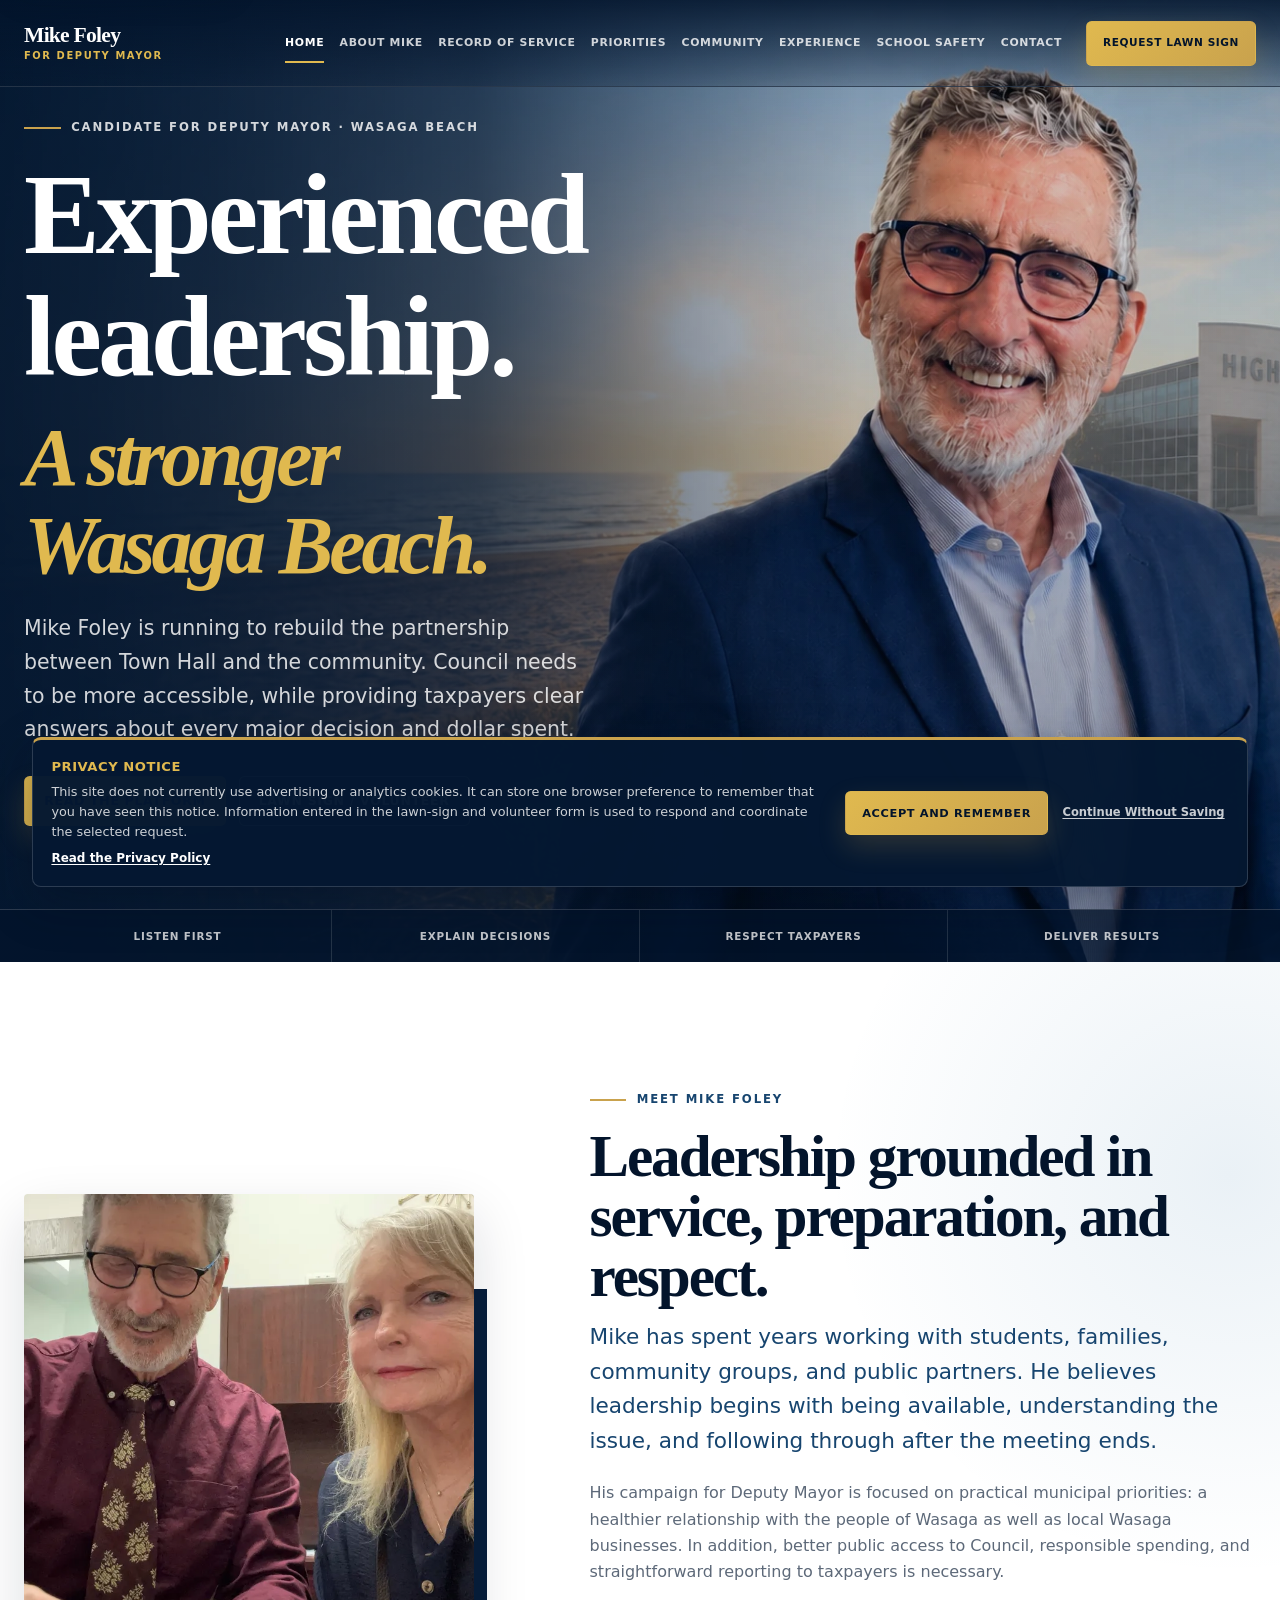
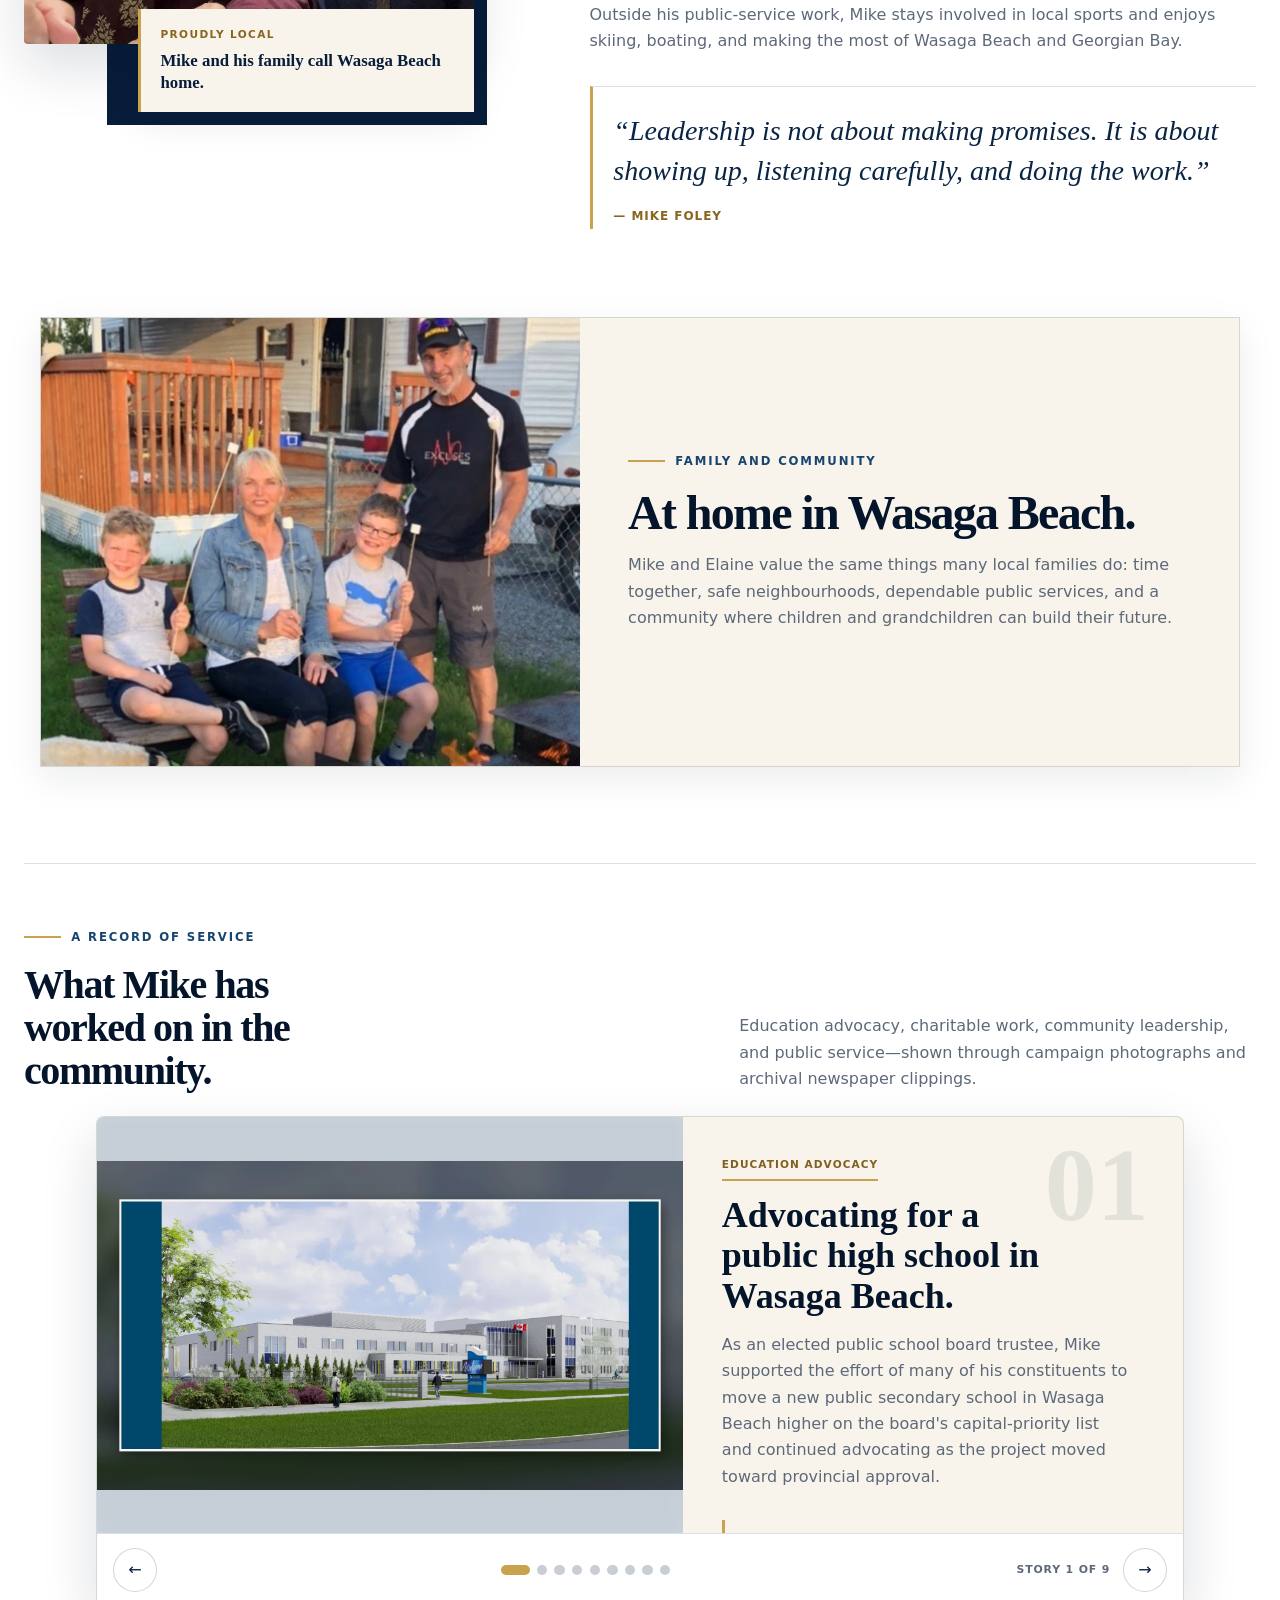
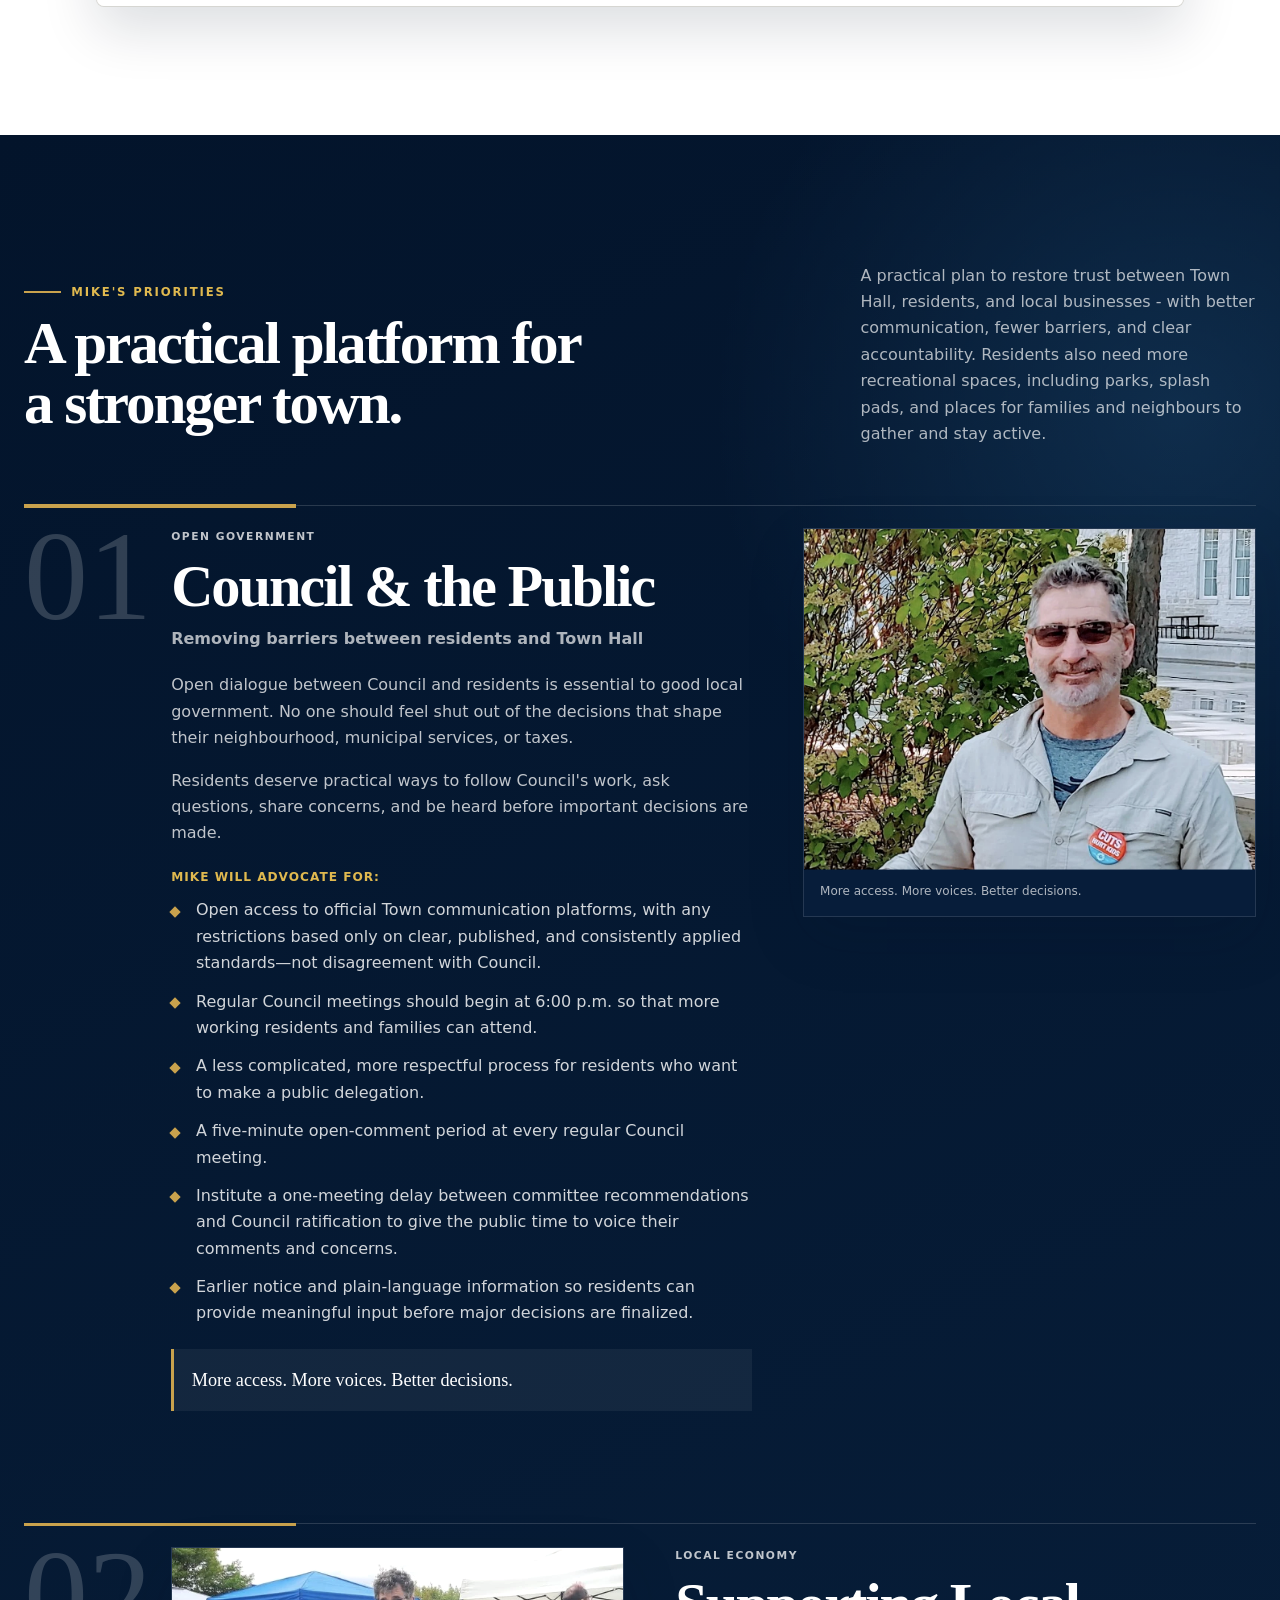
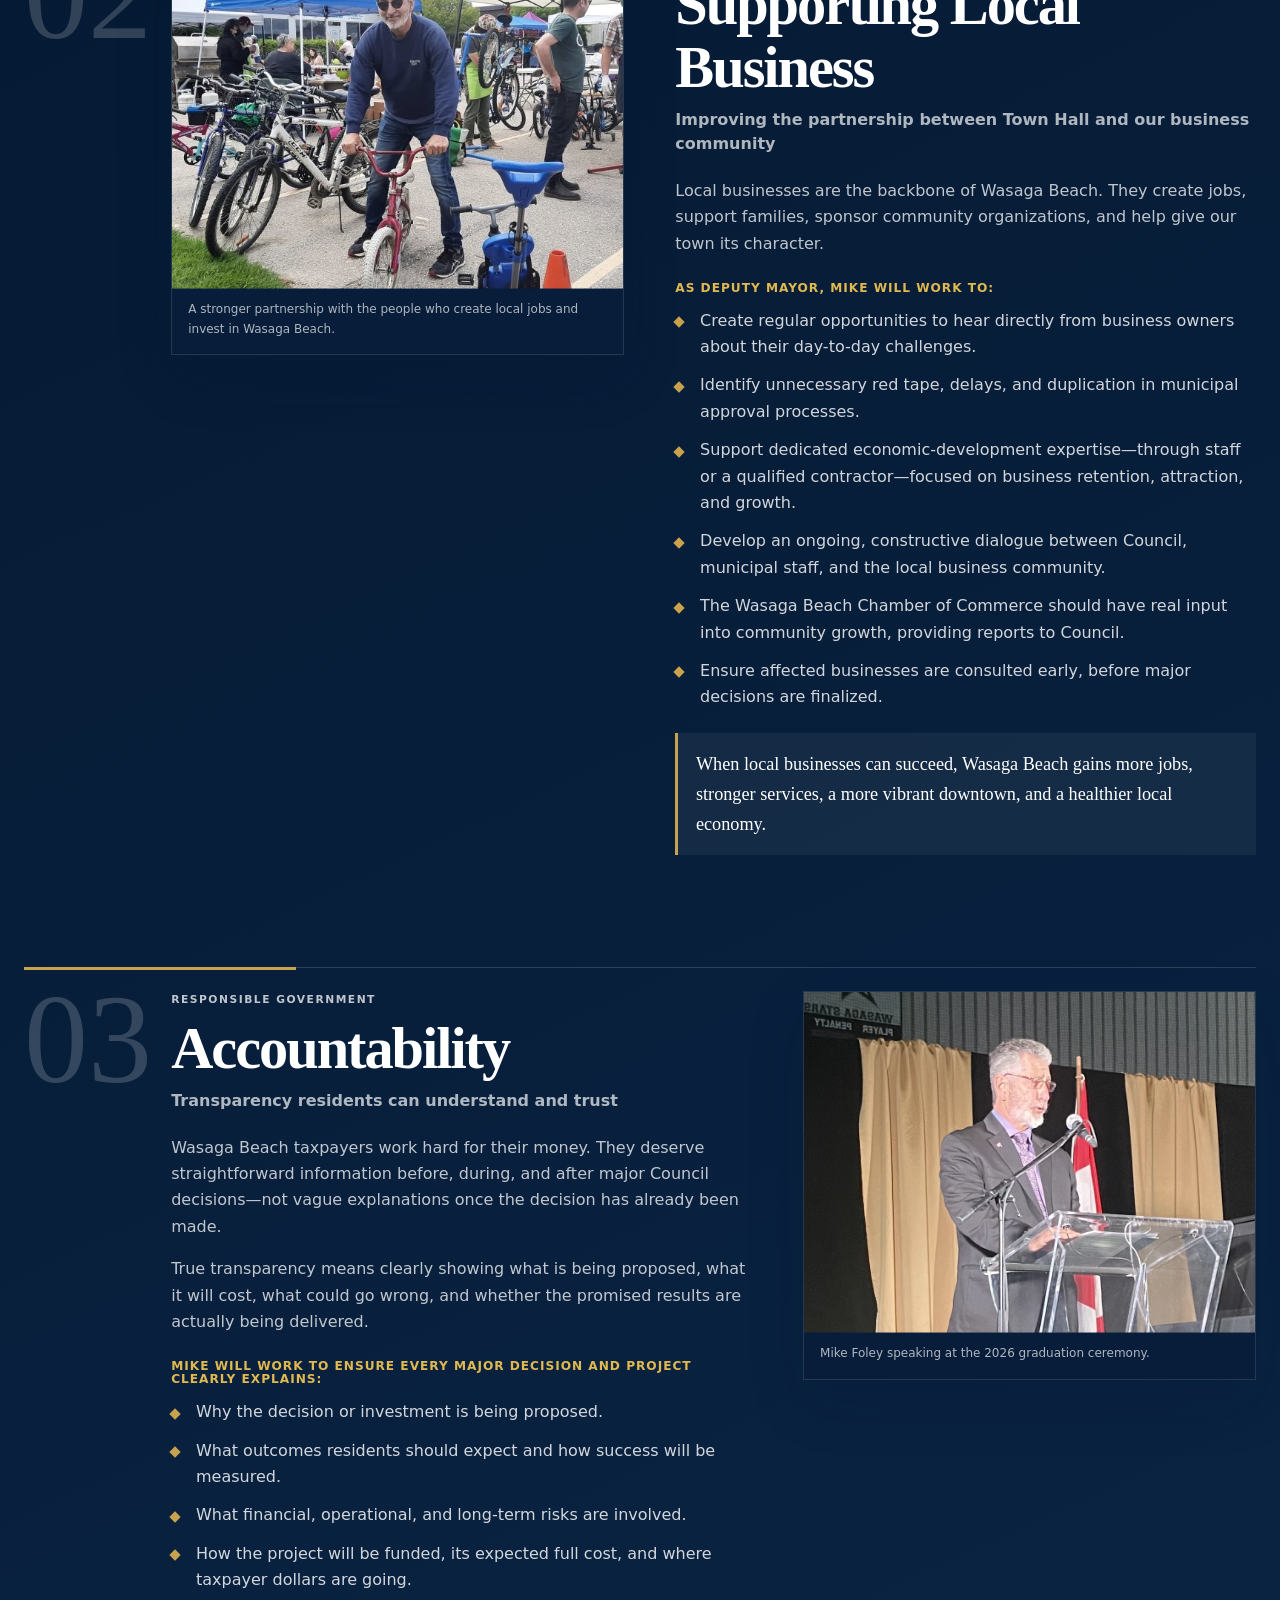
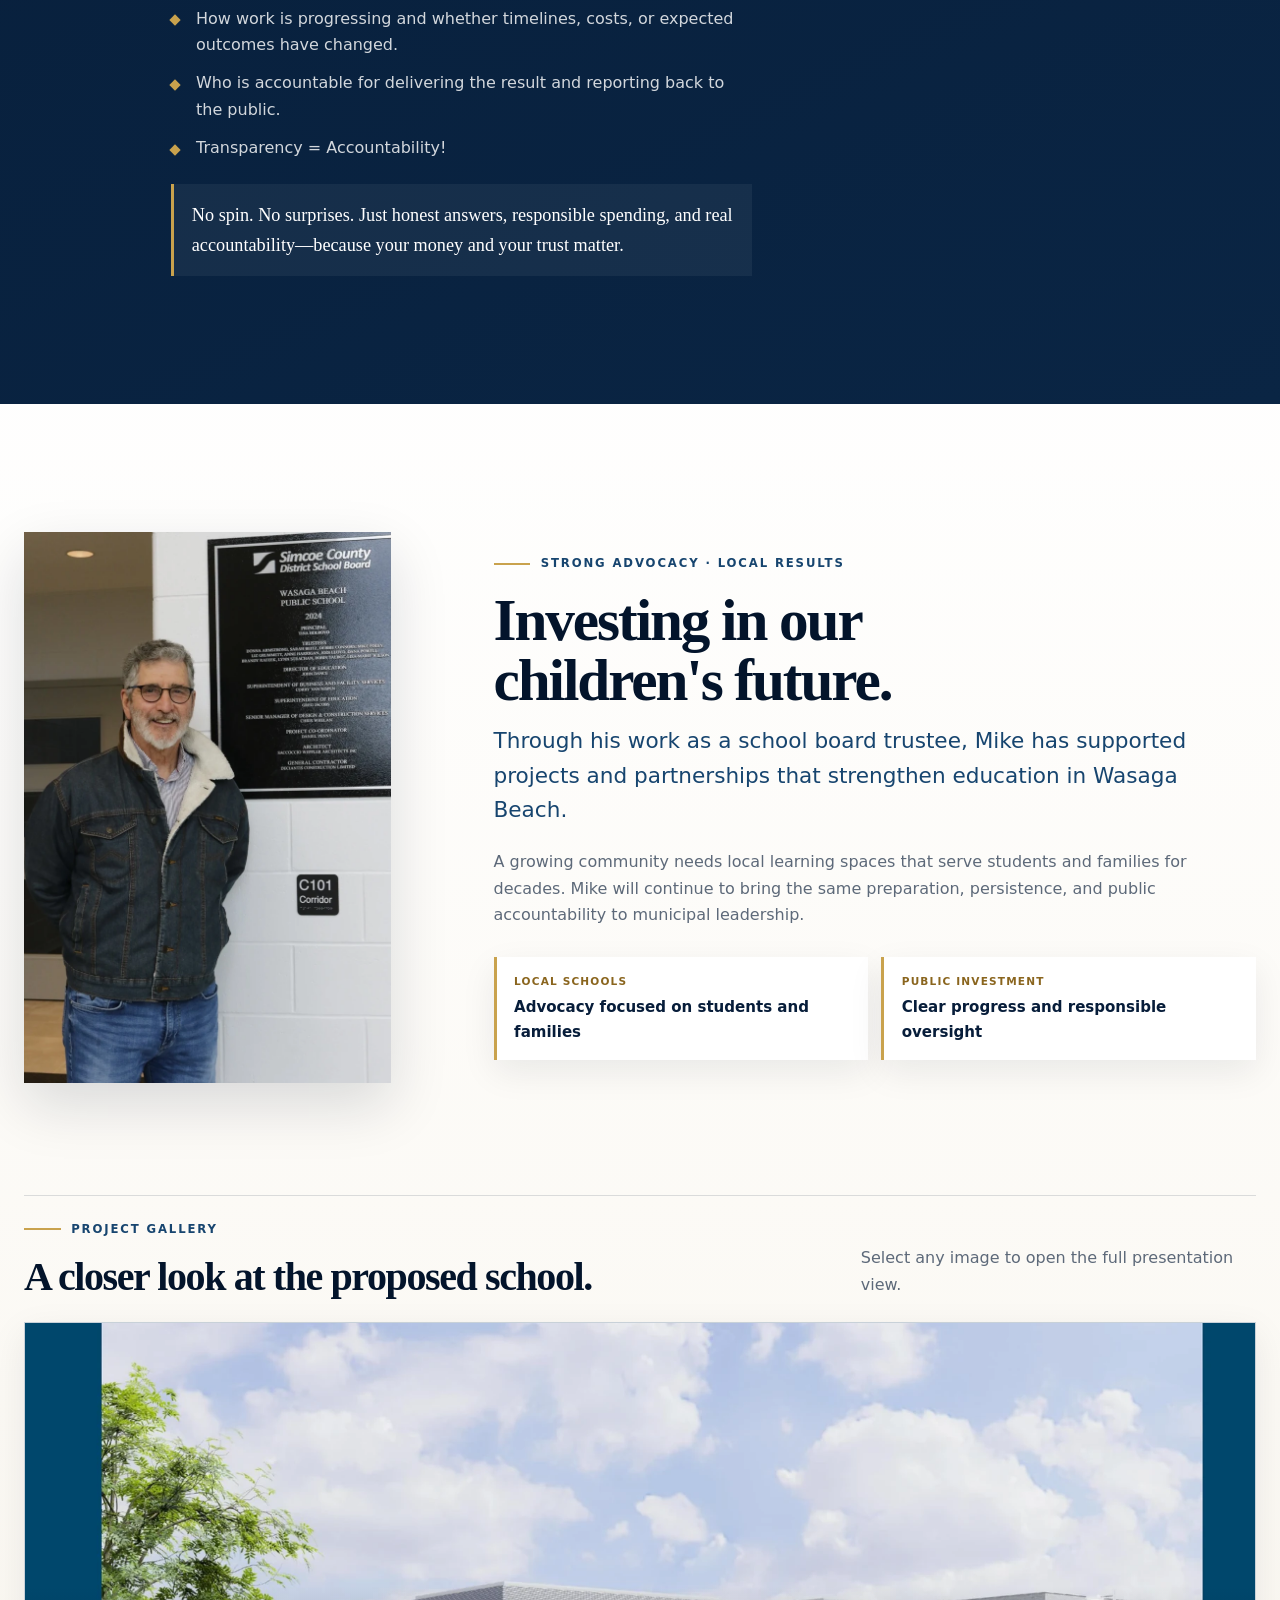
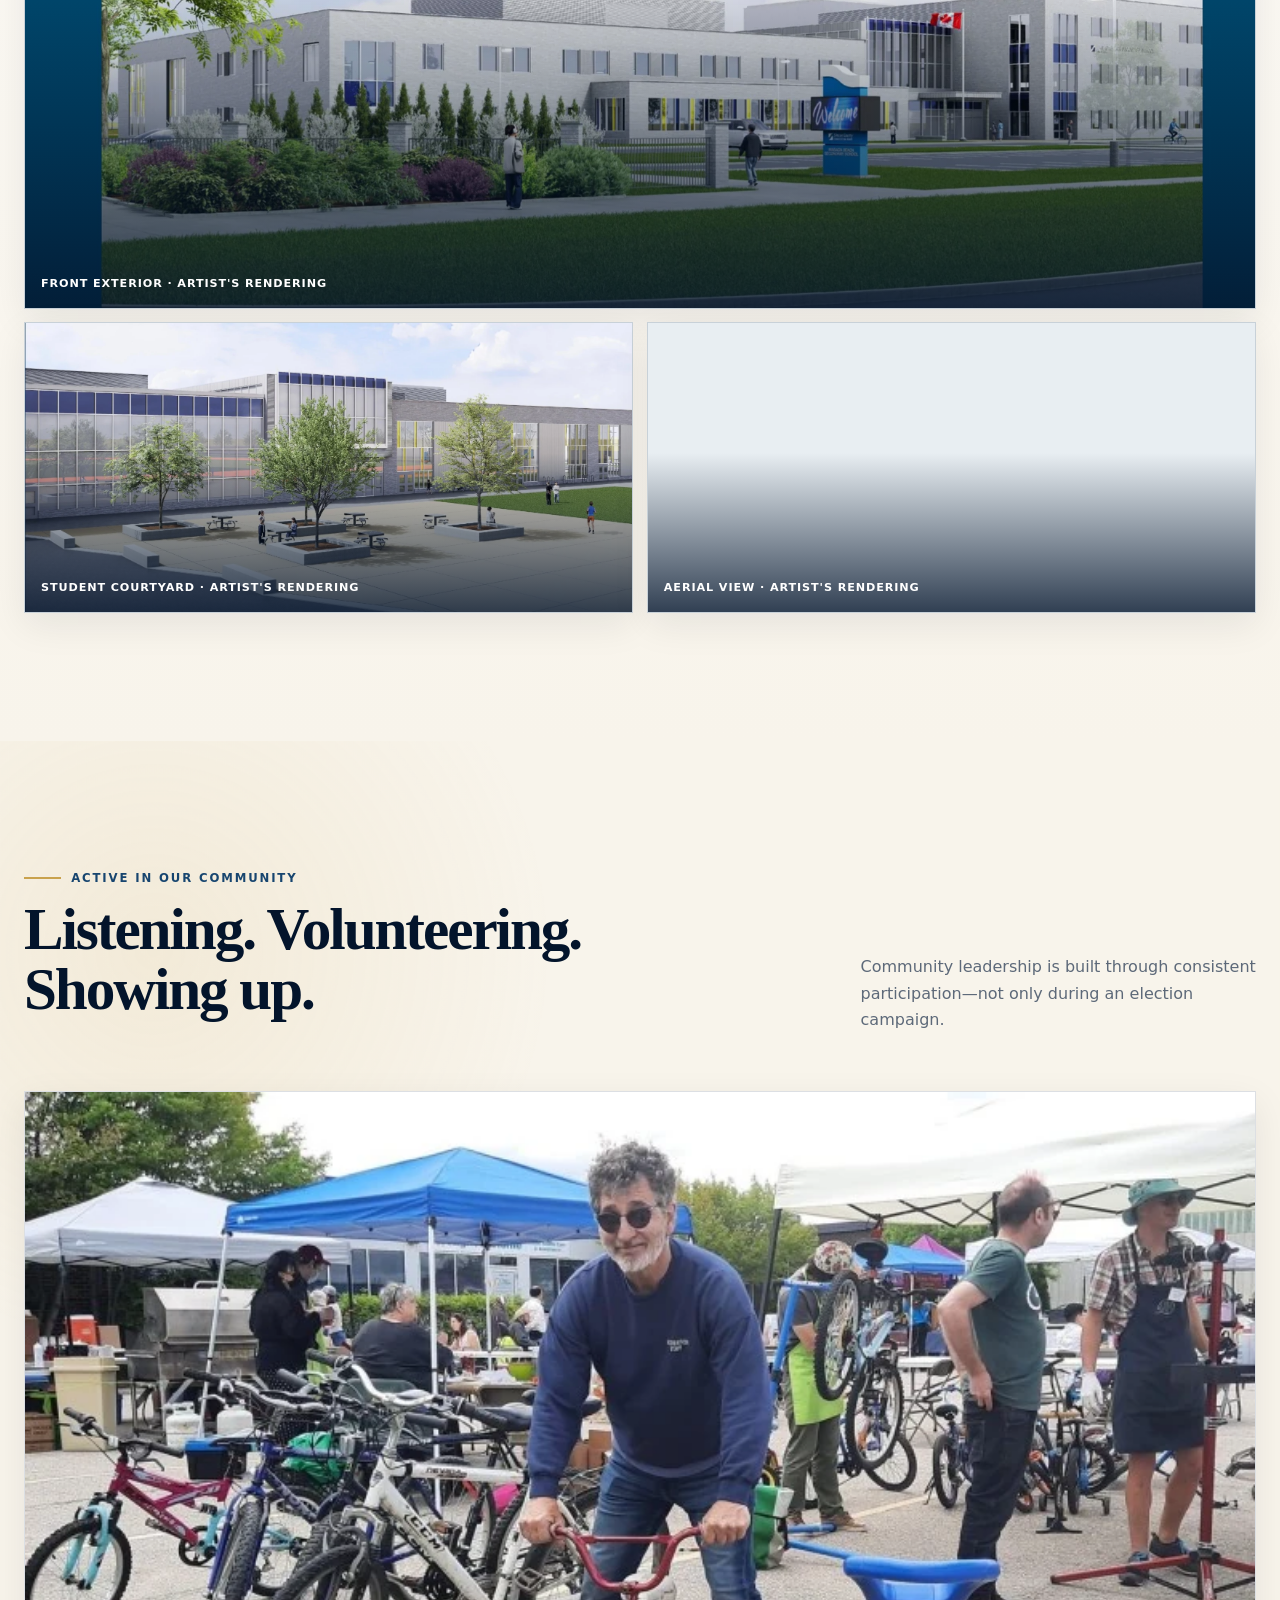
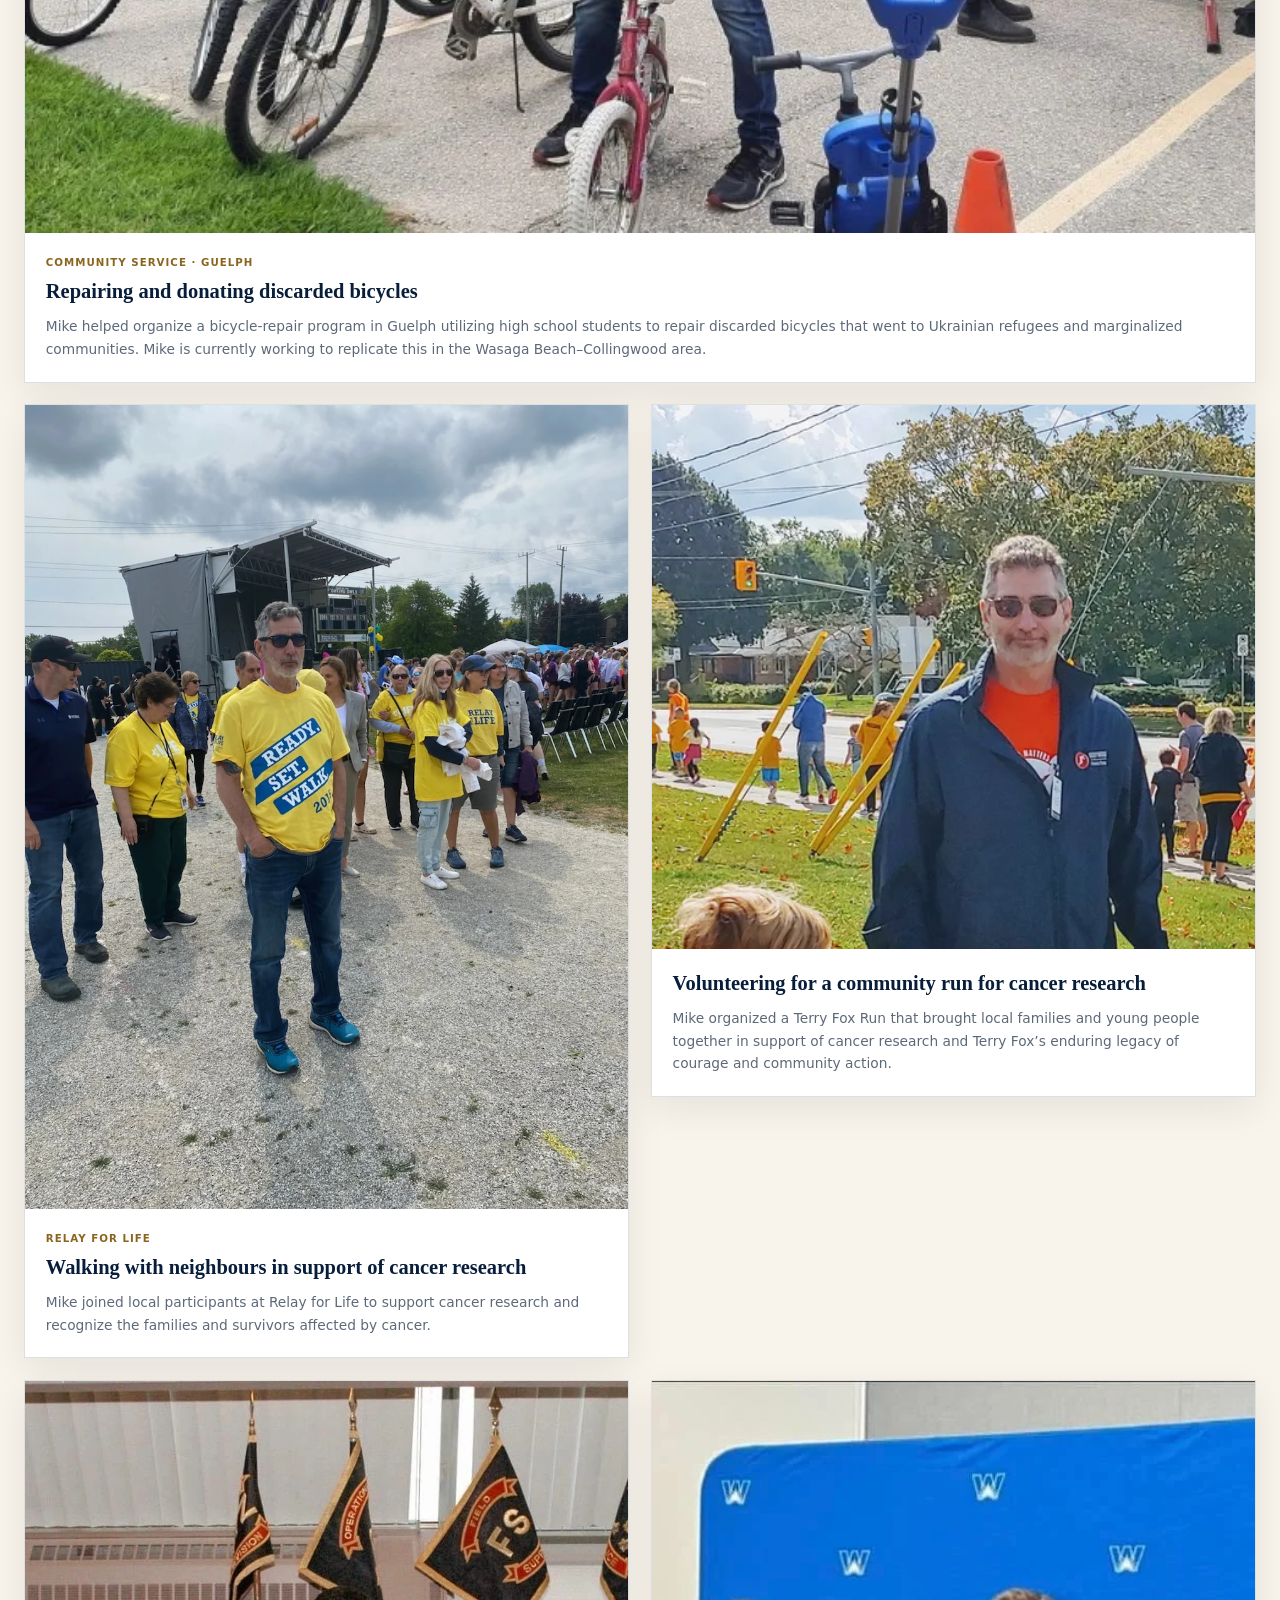
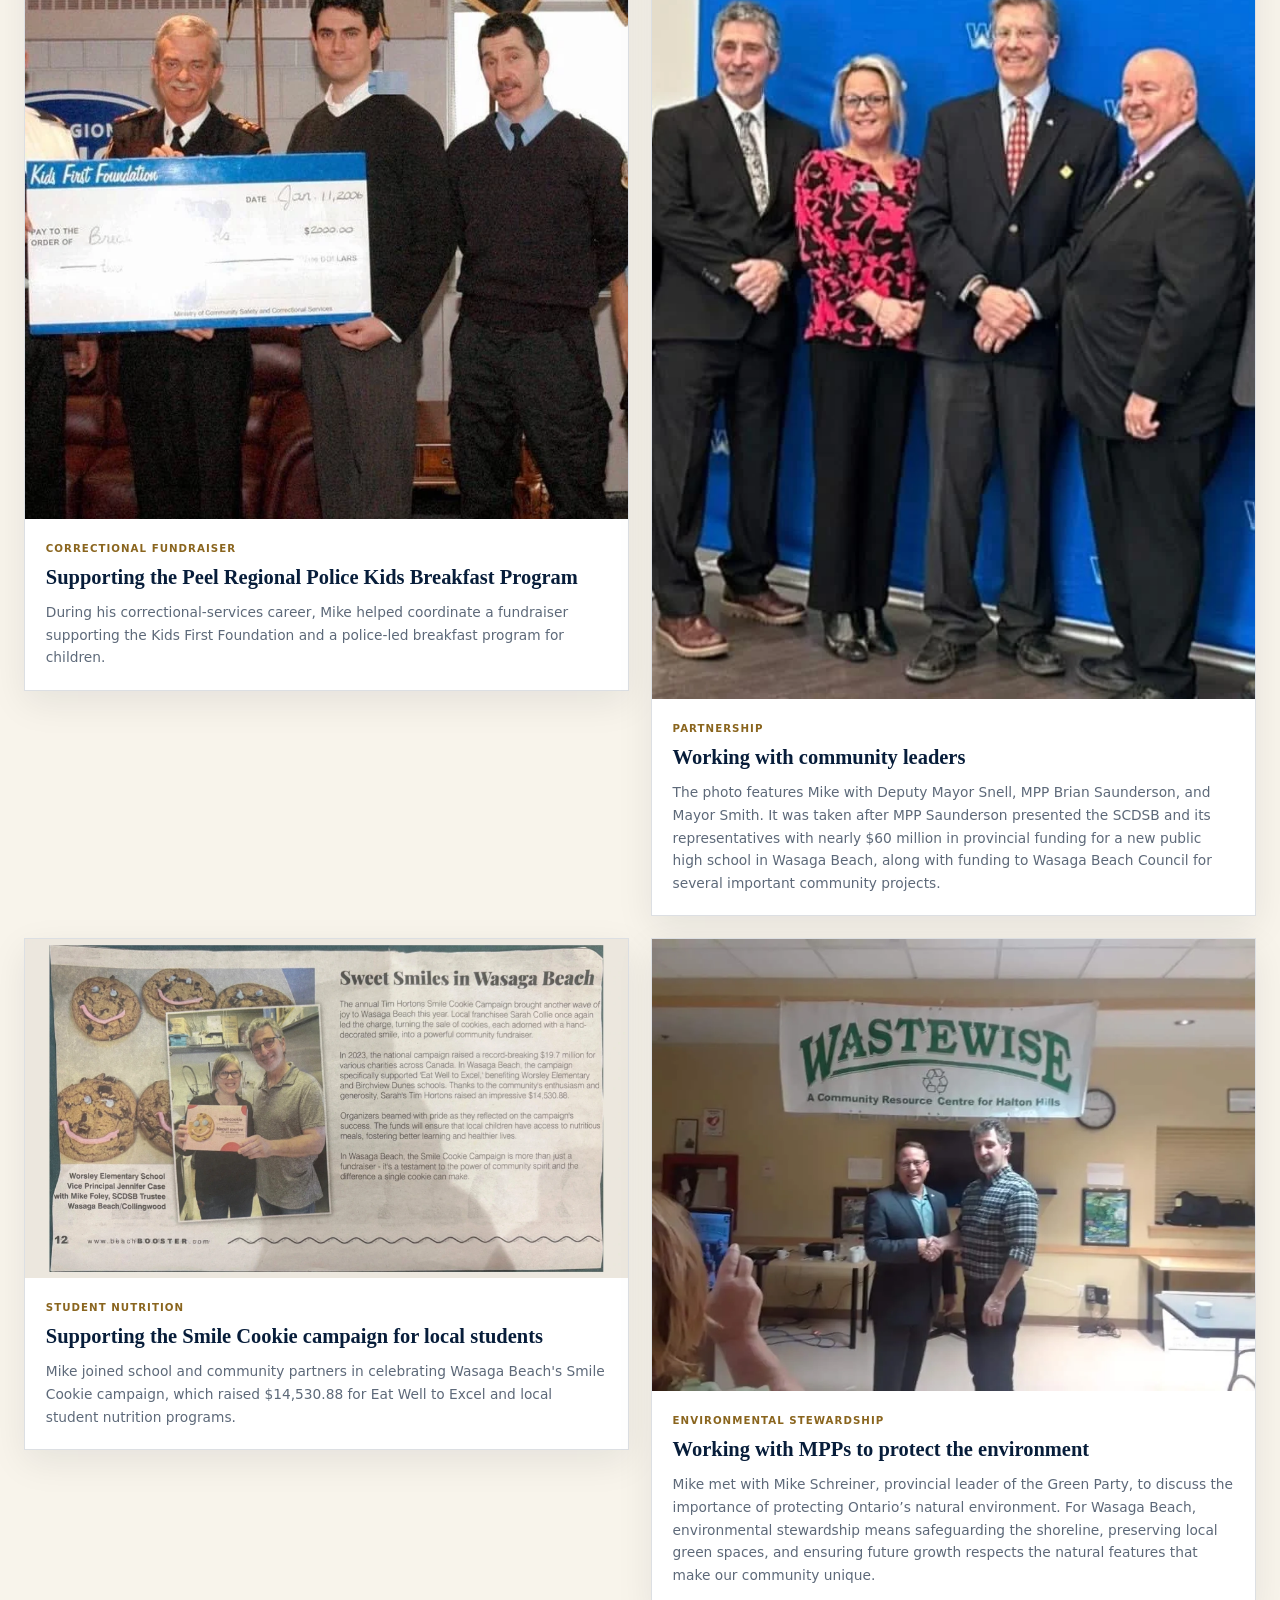
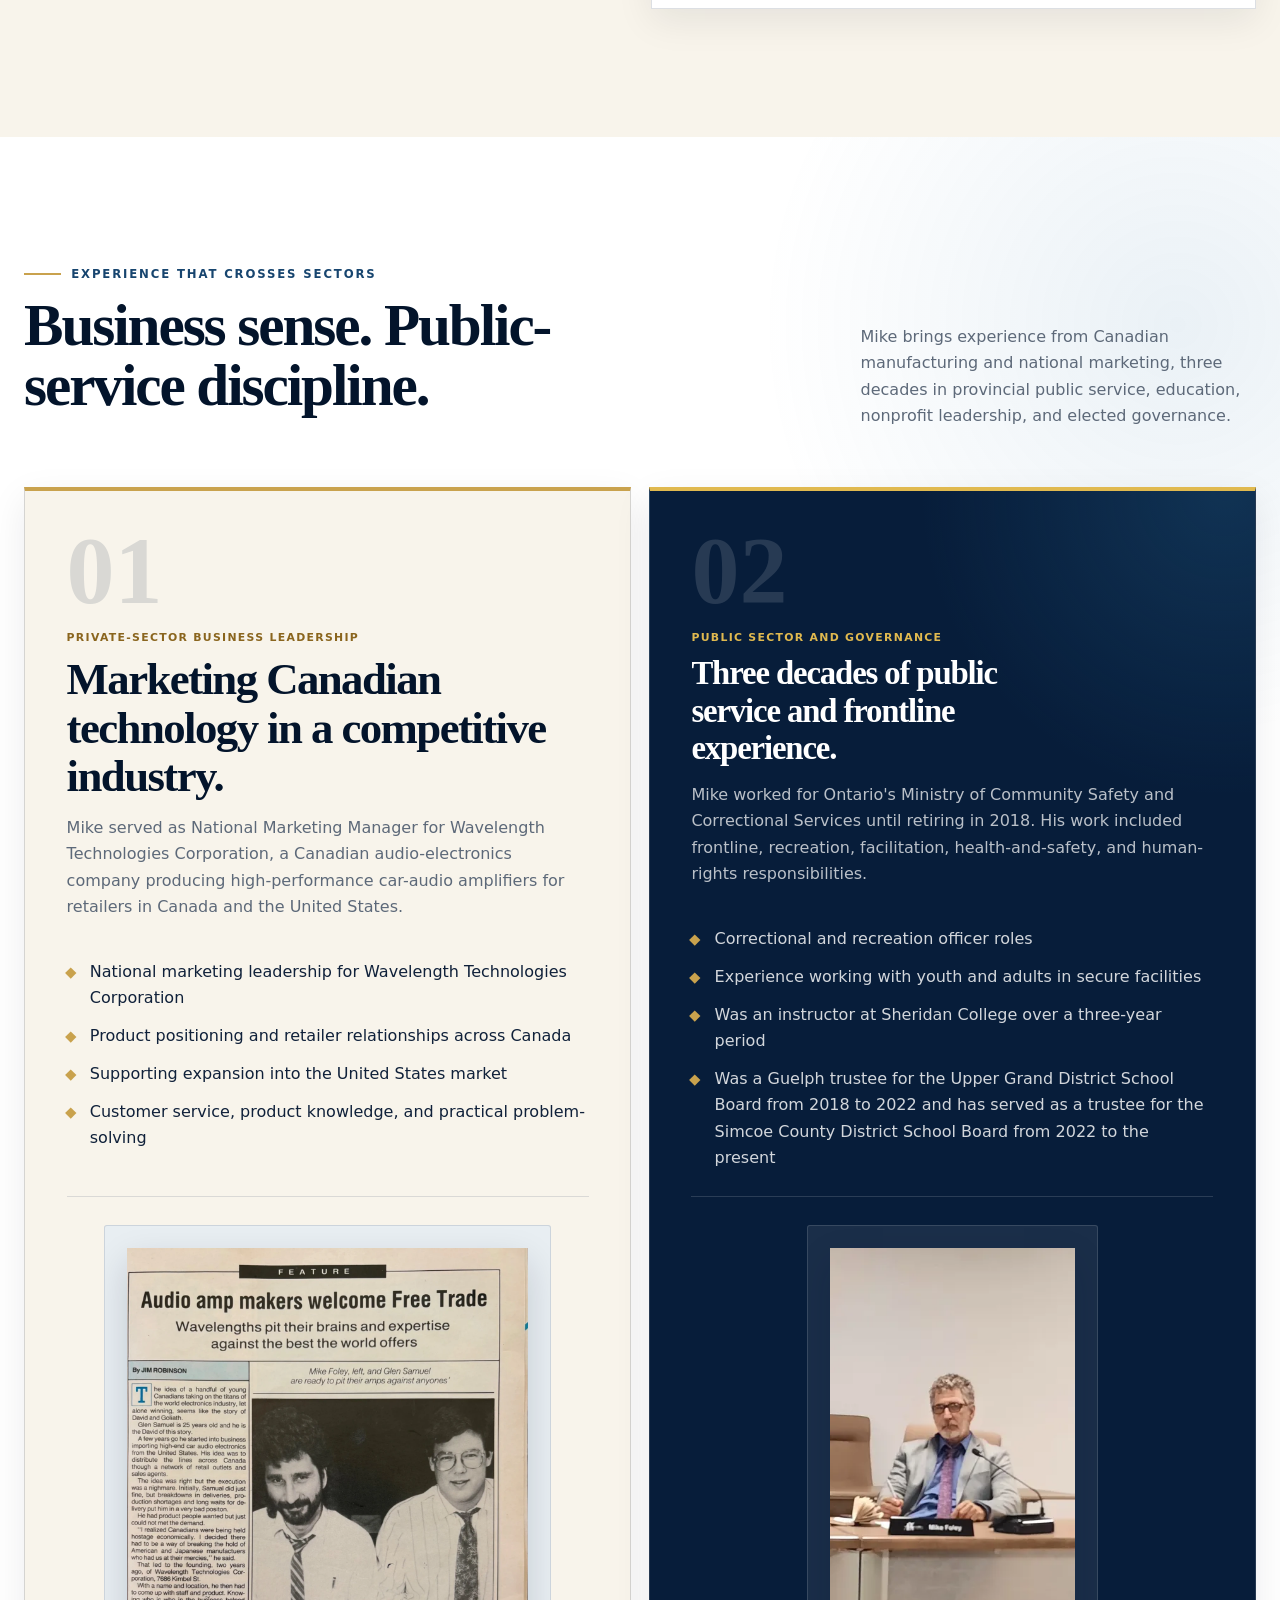
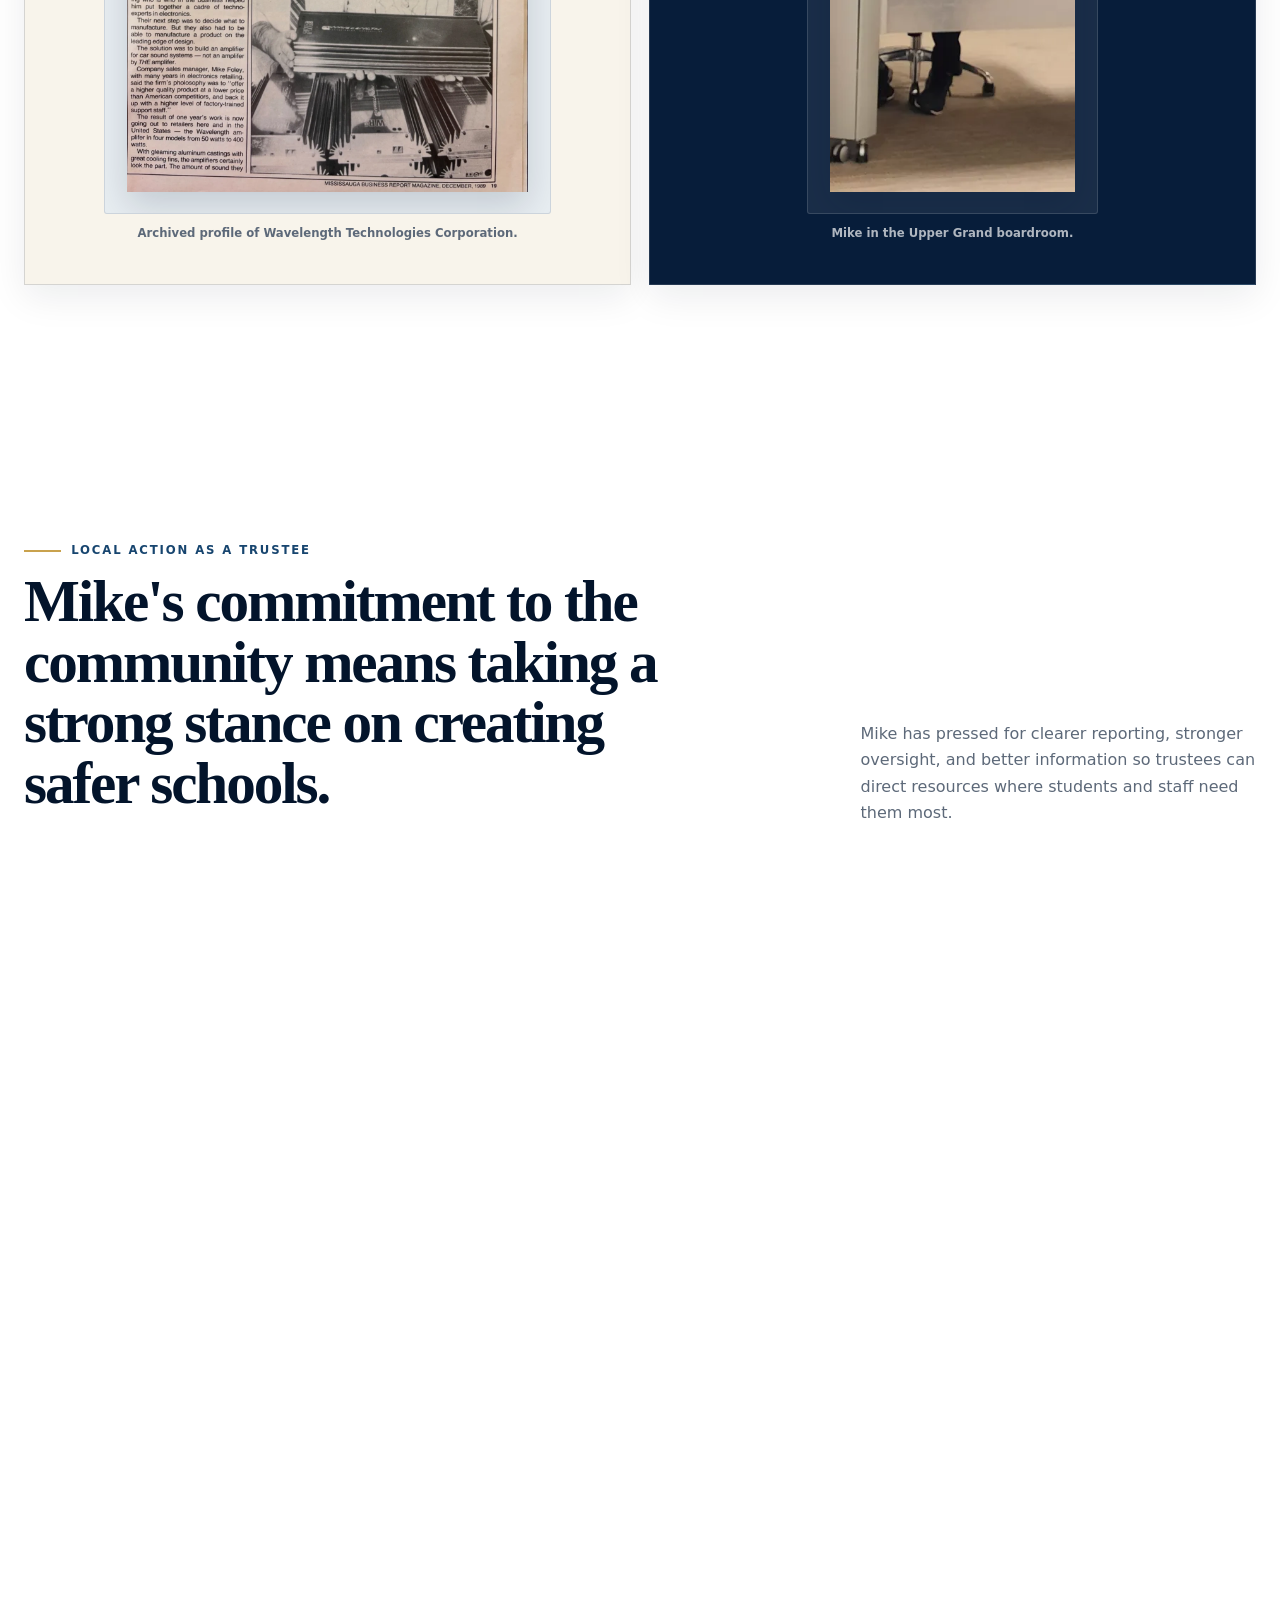
==== commit 0bcfb6c3: "Refine testimonial wording" ====
--- a/index.html
+++ b/index.html
@@ -1232,7 +1232,7 @@
        <span aria-hidden="true" class="testimonial-card__quote">&ldquo;</span>
        <blockquote>
         <p>
-         Mike is a passionate, persuasive, and persistent advocate. I have witnessed him diplomatically battle bullies at the board table, challenge corruption, and refuse to rubber stamp what is wrong.
+         Mike is a passionate, persuasive, and persistent advocate. I have witnessed him diplomatically battle misconduct at the board table, challenge corruption, and refuse to rubber stamp what is wrong.
         </p>
        </blockquote>
        <footer class="testimonial-card__person">
--- a/assets/css/styles.v26.css
+++ b/assets/css/styles.v26.css
@@ -4132,18 +4132,9 @@
   display: flex;
   align-items: center;
   gap: 0.85rem;
-  margin-top: auto;
-  padding-top: 2rem;
-}
-
-.testimonial-card__person::before {
-  position: absolute;
-  right: clamp(1.35rem, 3vw, 2rem);
-  bottom: 5.55rem;
-  left: clamp(1.35rem, 3vw, 2rem);
-  height: 1px;
-  content: "";
-  background: rgba(178, 128, 33, 0.38);
+  margin-top: 2rem;
+  padding-top: 1.5rem;
+  border-top: 1px solid rgba(178, 128, 33, 0.38);
 }
 
 .testimonial-card__initial {
@@ -4227,118 +4218,4 @@
   .testimonial-card:last-child {
     grid-column: auto;
   }
-}
-
-/* =========================================================
-   COMMUNITY GRID — FINAL NATURAL-RATIO LAYOUT (V26)
-   Preserve each source image's natural aspect ratio. Desktop
-   uses a deliberate 3-card row followed by a 4-card row so
-   no story is stranded by itself.
-========================================================= */
-.community-grid {
-  width: min(100%, 76rem);
-  margin-inline: auto;
-  grid-template-columns: minmax(0, 1fr) !important;
-  grid-auto-flow: row !important;
-  gap: clamp(0.9rem, 1.6vw, 1.2rem) !important;
-  align-items: start !important;
-}
-
-.community-grid > .community-card,
-.community-grid > .community-card--span-two,
-.community-grid > .community-card--environment,
-.community-grid > .community-card:last-child {
-  display: flex;
-  min-width: 0;
-  height: auto !important;
-  align-self: start !important;
-  flex-direction: column;
-  grid-column: auto !important;
-}
-
-/* Never crop community photographs. Their native proportions drive the media height. */
-.community-grid .community-card__image,
-.community-grid .community-card--landscape .community-card__image,
-.community-grid .community-card--portrait .community-card__image,
-.community-grid .community-card--portrait-group .community-card__image,
-.community-grid .community-card--relay .community-card__image,
-.community-grid .community-card--fundraiser .community-card__image,
-.community-grid .community-card--terry .community-card__image,
-.community-grid .community-card__image[src*="sweet-smiles-wasaga-beach"] {
-  display: block;
-  width: 100% !important;
-  height: auto !important;
-  max-width: 100%;
-  max-height: none !important;
-  aspect-ratio: auto !important;
-  margin-inline: auto;
-  padding: 0 !important;
-  background: transparent;
-  object-fit: contain !important;
-  object-position: center !important;
-}
-
-/* Portrait sources stay compact while remaining completely visible and uncropped. */
-.community-grid .community-card--relay .community-card__image {
-  width: min(100%, 22rem) !important;
-}
-
-.community-grid .community-card--terry .community-card__image {
-  width: min(100%, 17rem) !important;
-}
-
-.community-grid .community-card--fundraiser .community-card__image {
-  width: min(100%, 21rem) !important;
-}
-
-.community-grid .community-card--portrait-group .community-card__image {
-  width: min(100%, 18rem) !important;
-}
-
-.community-grid .community-card figcaption {
-  gap: 0.35rem;
-  padding: clamp(0.85rem, 1.7vw, 1.1rem) !important;
-}
-
-.community-grid .community-card figcaption strong {
-  font-size: clamp(1rem, 1.45vw, 1.16rem);
-  line-height: 1.28;
-}
-
-.community-grid .community-card figcaption p {
-  font-size: 0.82rem;
-  line-height: 1.58;
-}
-
-/* Tablet: feature story first, then three tidy pairs. */
-@media (min-width: 48rem) and (max-width: 67.99rem) {
-  .community-grid {
-    width: min(100%, 60rem);
-    grid-template-columns: repeat(2, minmax(0, 1fr)) !important;
-  }
-
-  .community-grid > .community-card:first-child {
-    grid-column: 1 / -1 !important;
-  }
-}
-
-/* Desktop: three cards on row one, four slightly smaller cards on row two. */
-@media (min-width: 68rem) {
-  .community-grid {
-    grid-template-columns: repeat(12, minmax(0, 1fr)) !important;
-  }
-
-  .community-grid > .community-card:nth-child(-n + 3) {
-    grid-column: span 4 !important;
-  }
-
-  .community-grid > .community-card:nth-child(n + 4) {
-    grid-column: span 3 !important;
-  }
-}
-
-@media (max-width: 47.99rem) {
-  .community-grid {
-    width: min(100%, 34rem);
-  }
-}
+}
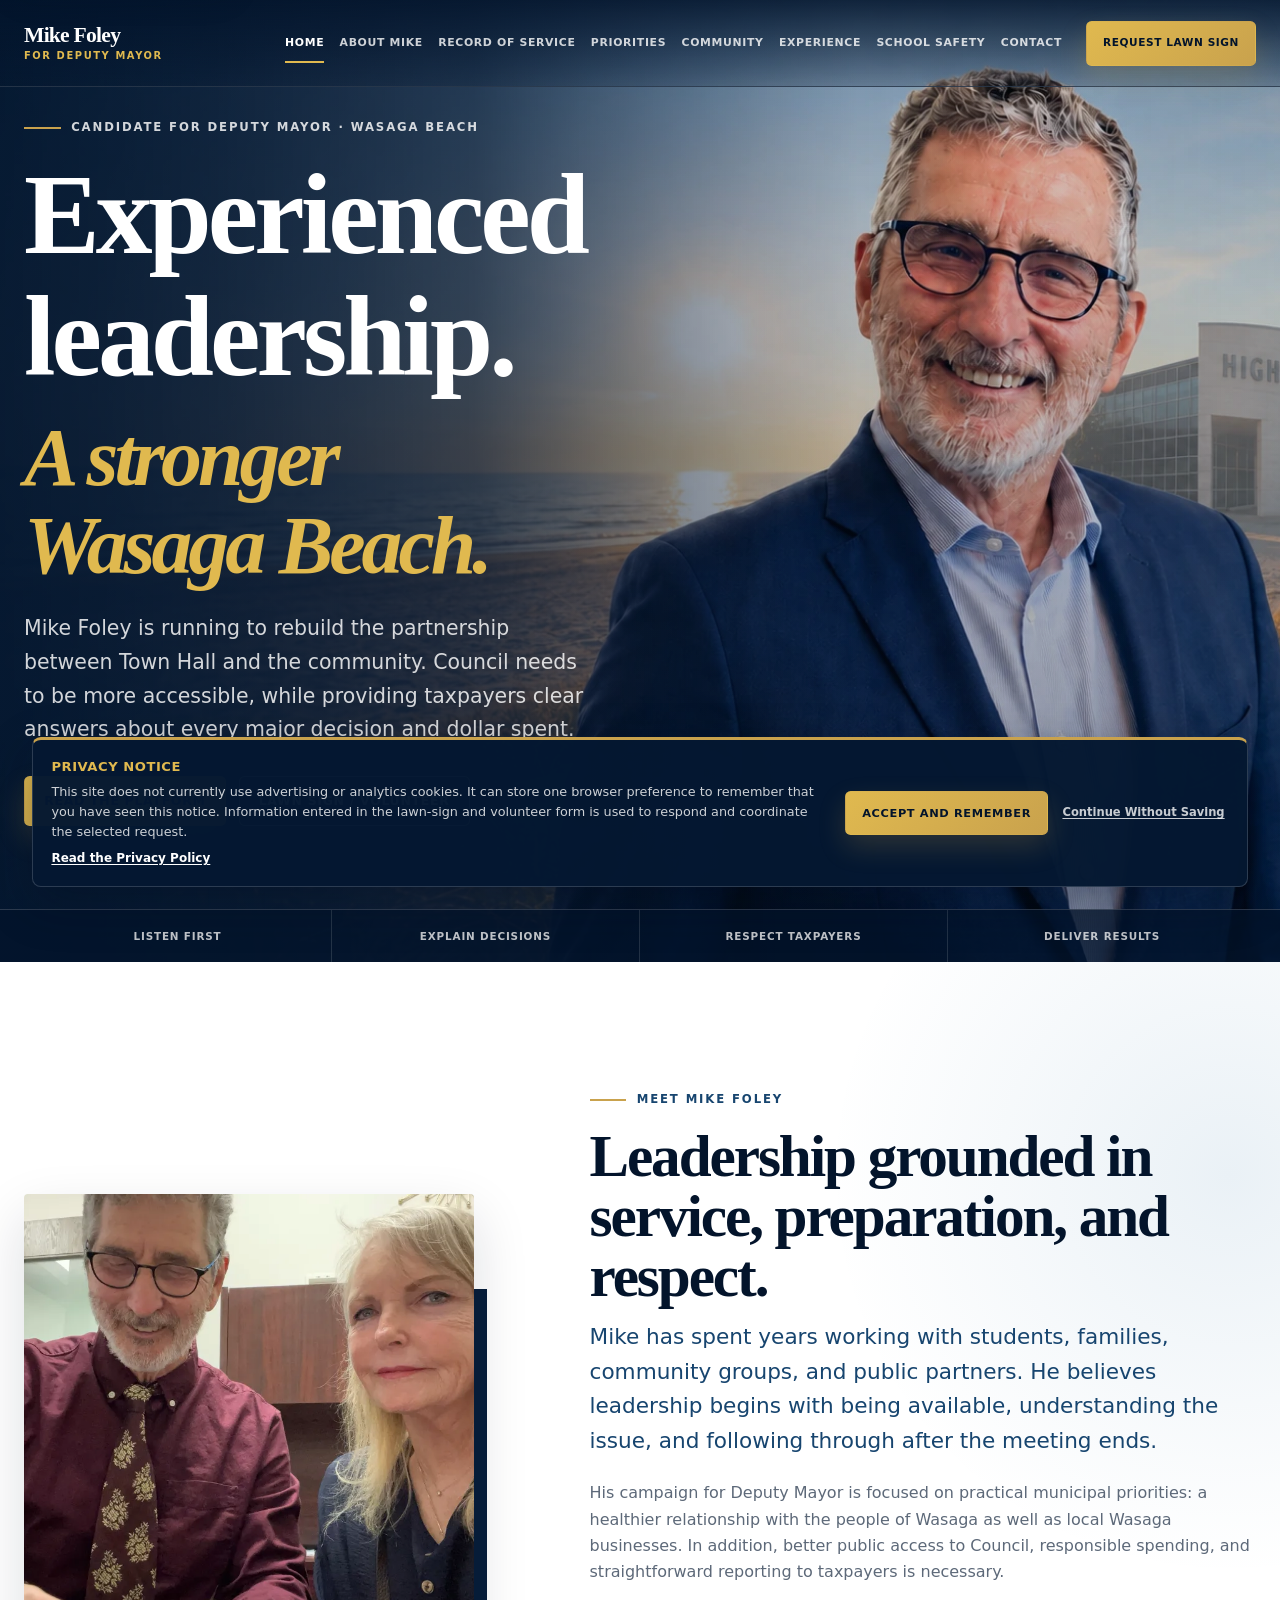
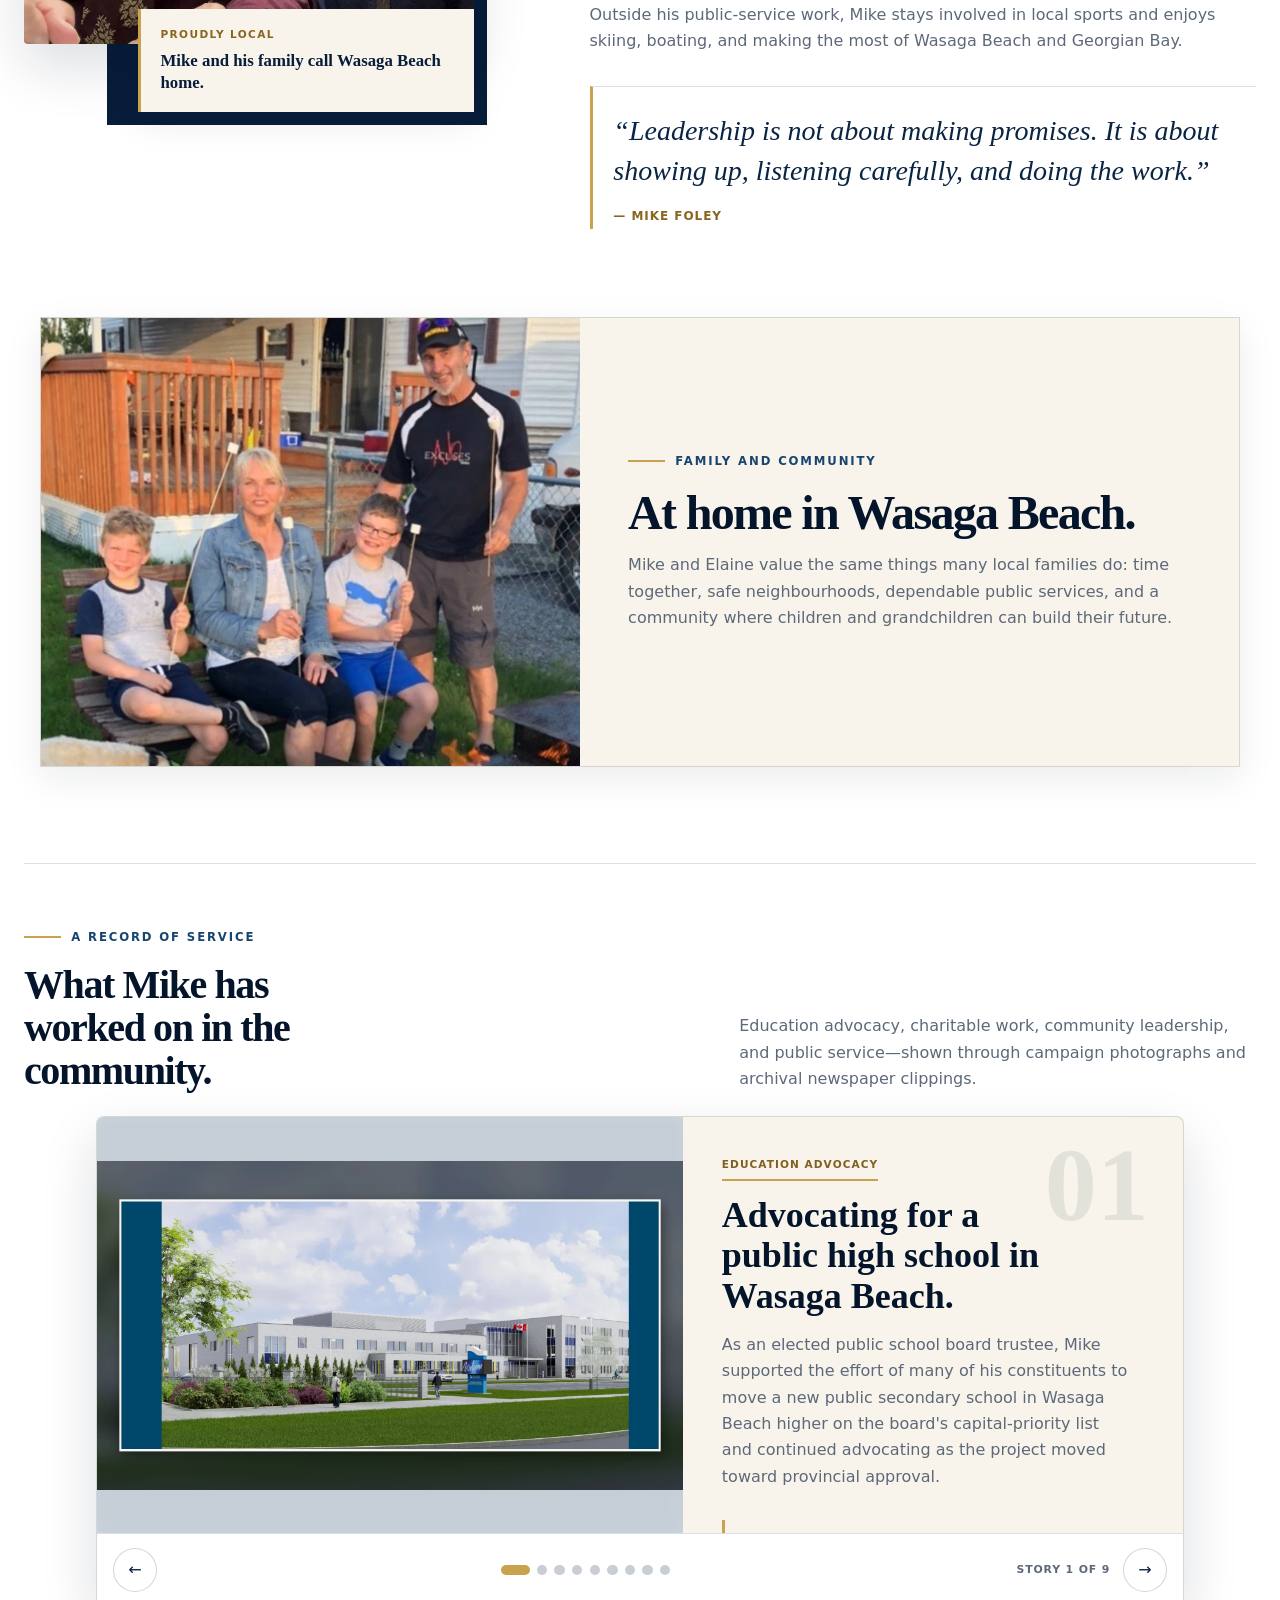
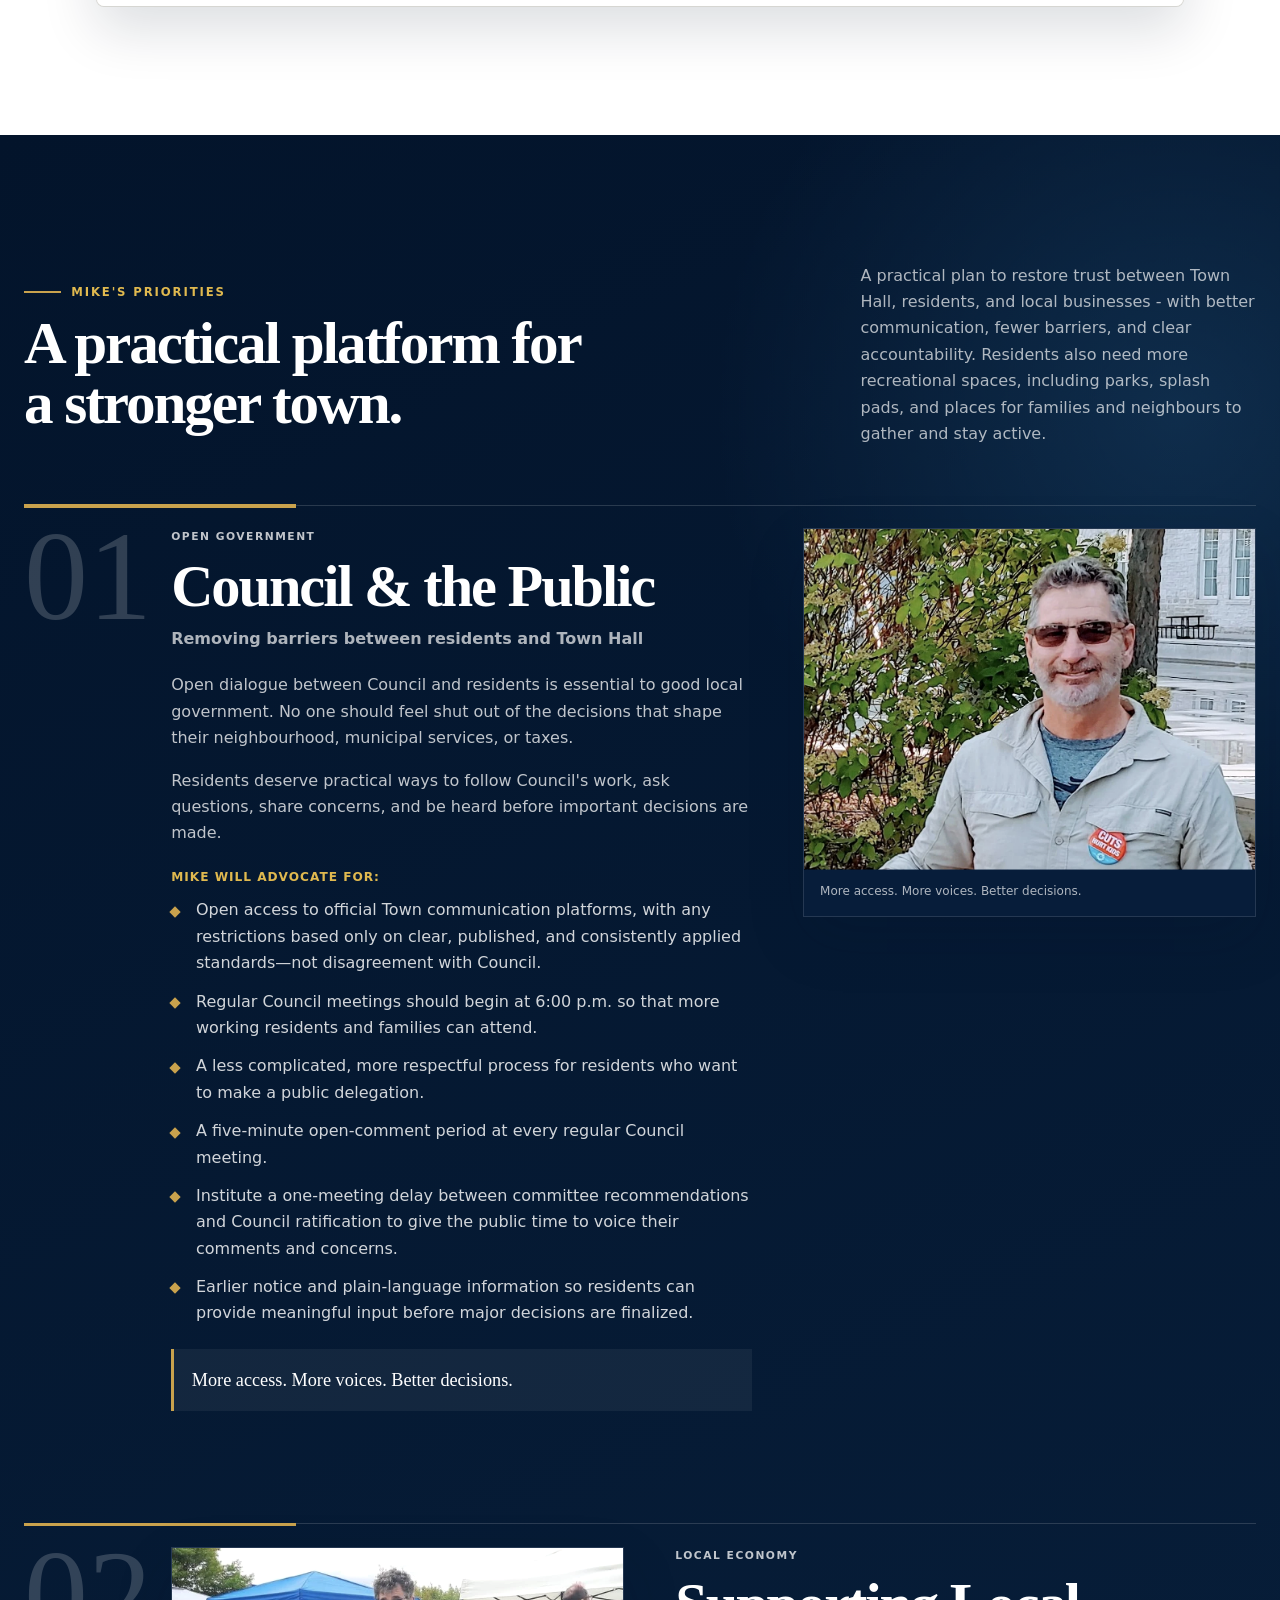
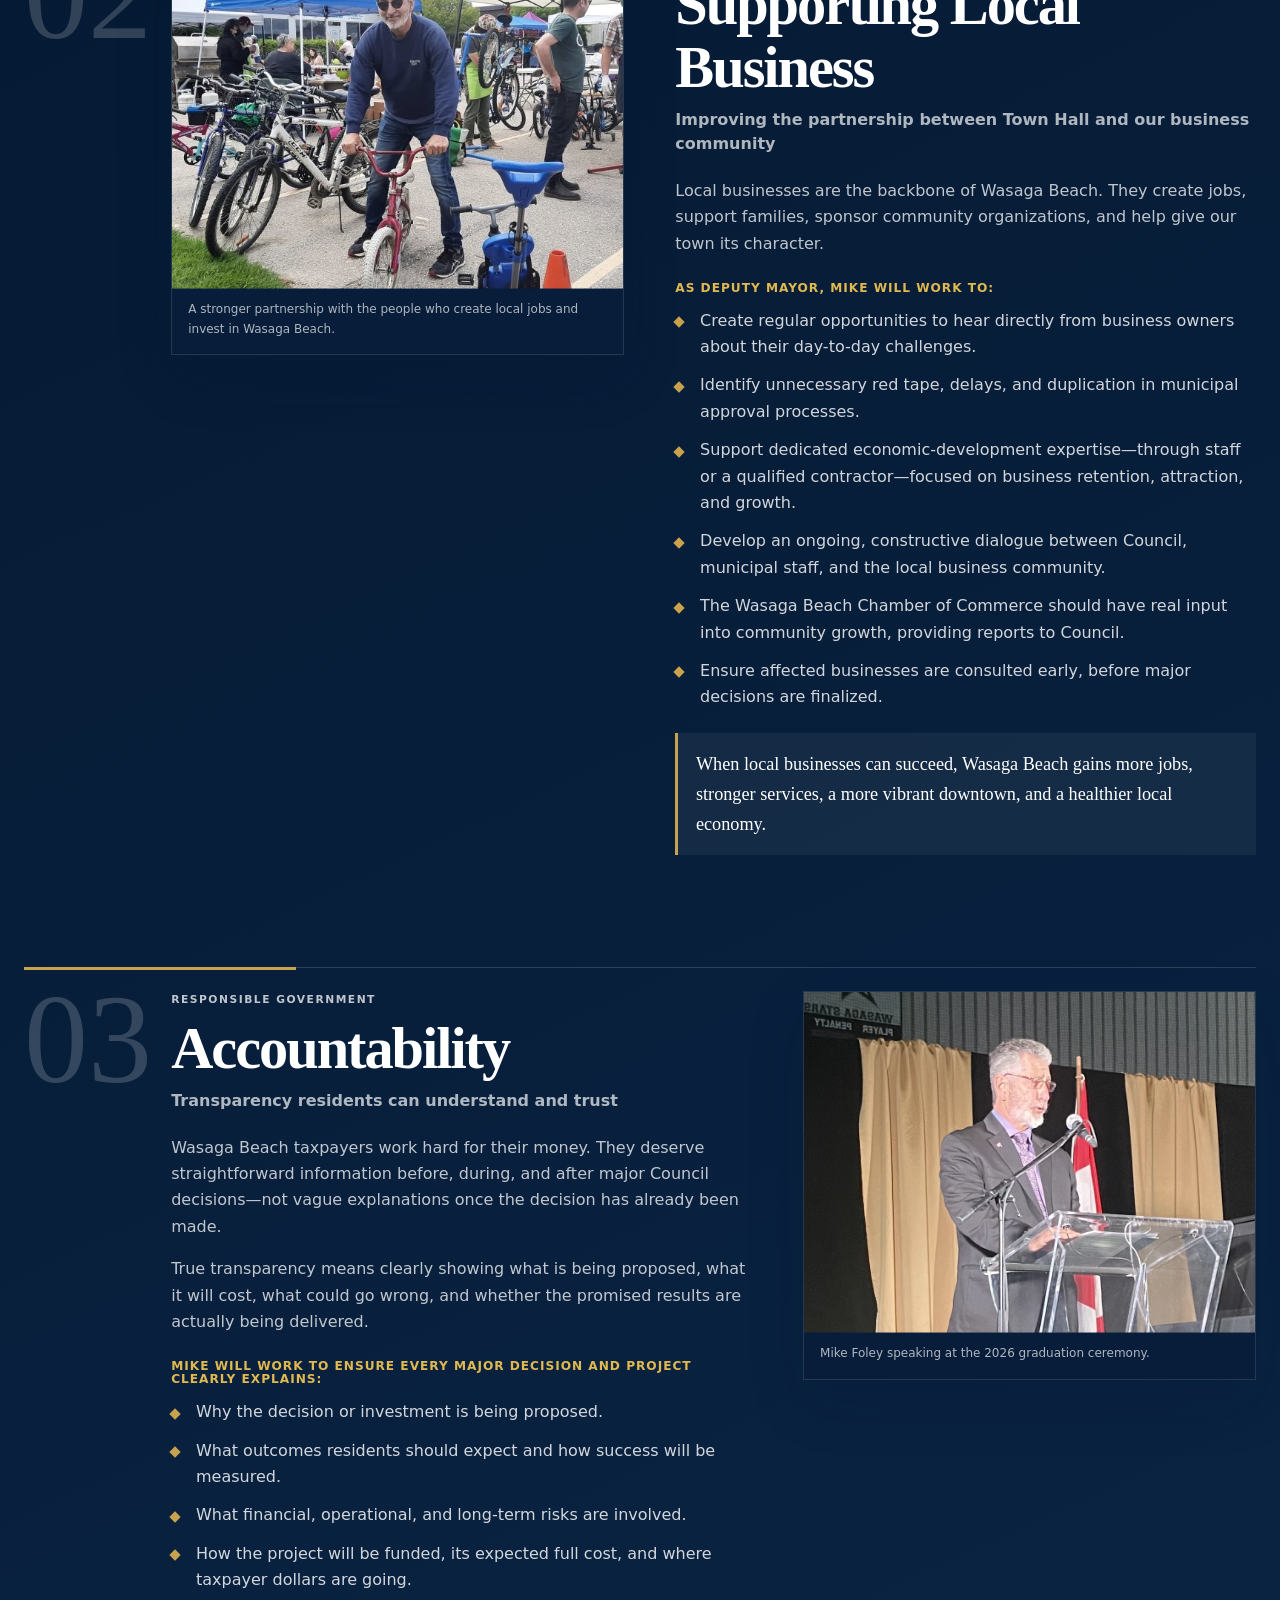
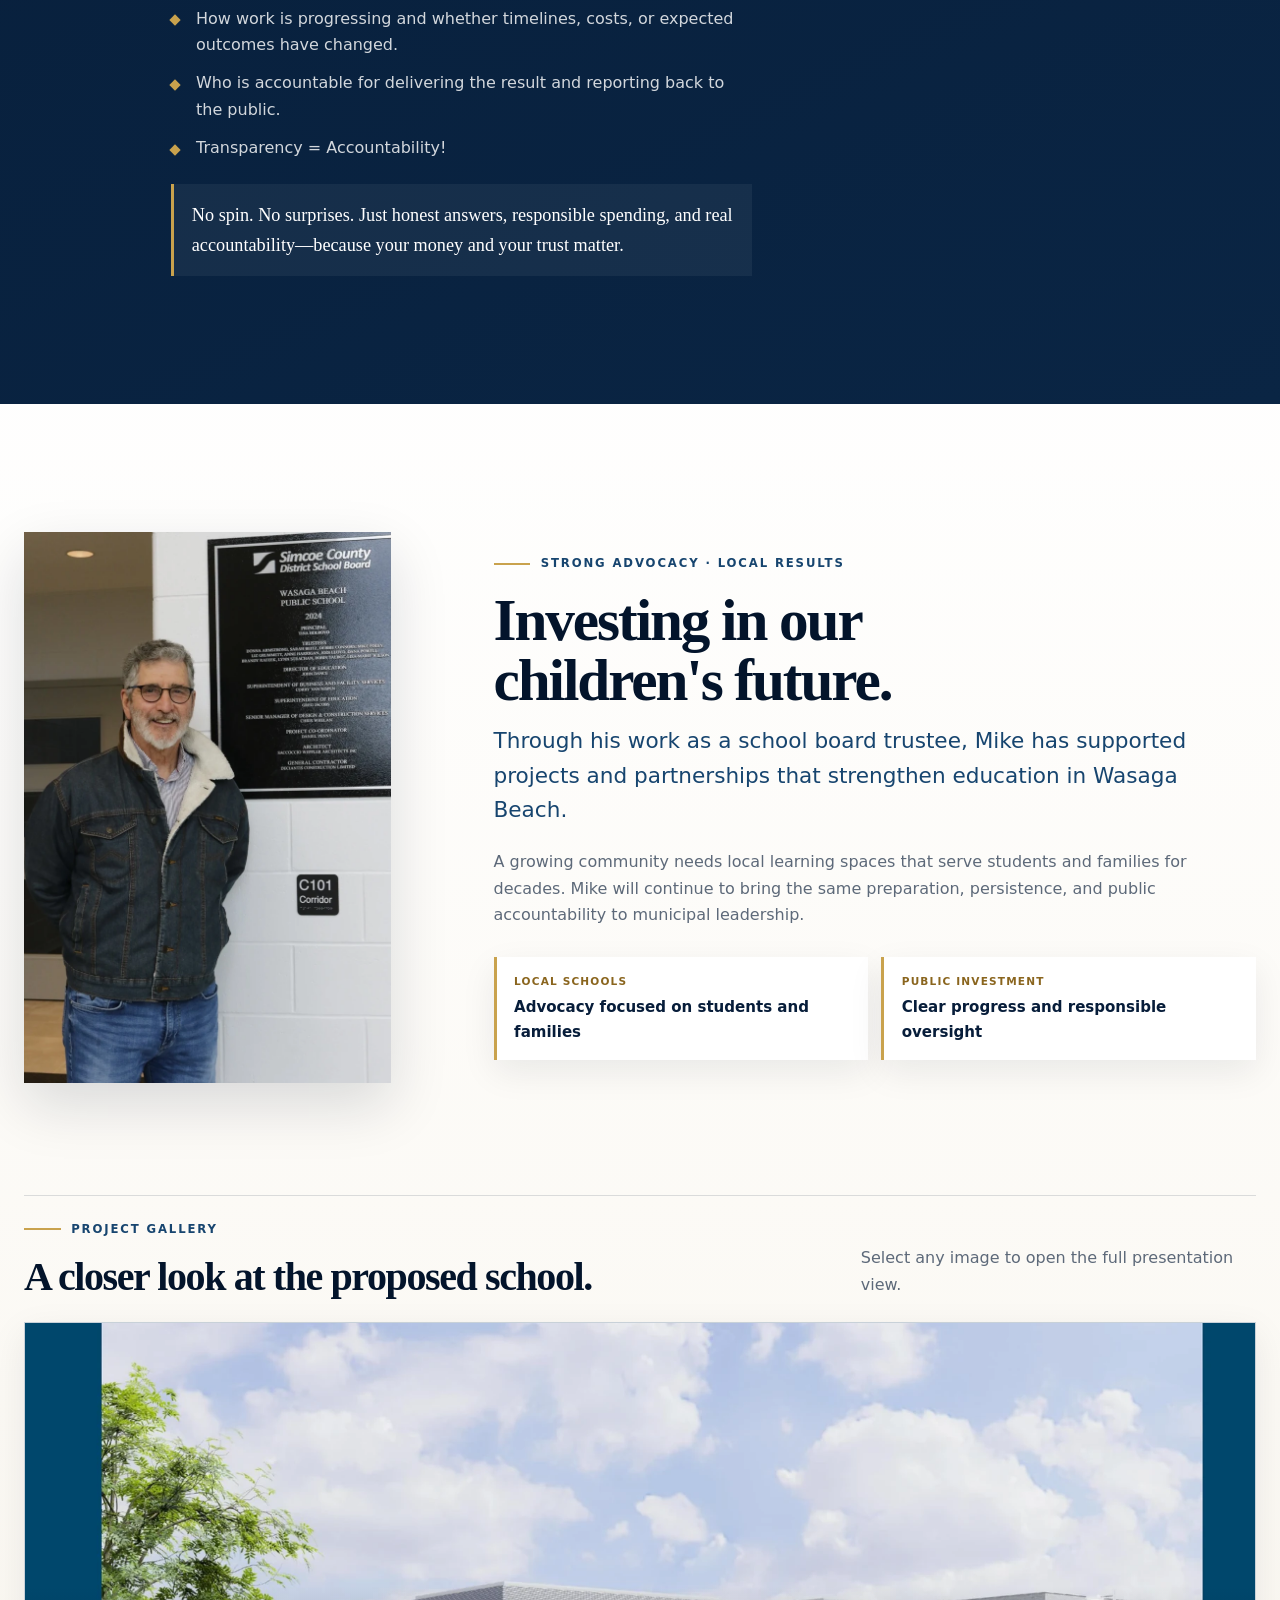
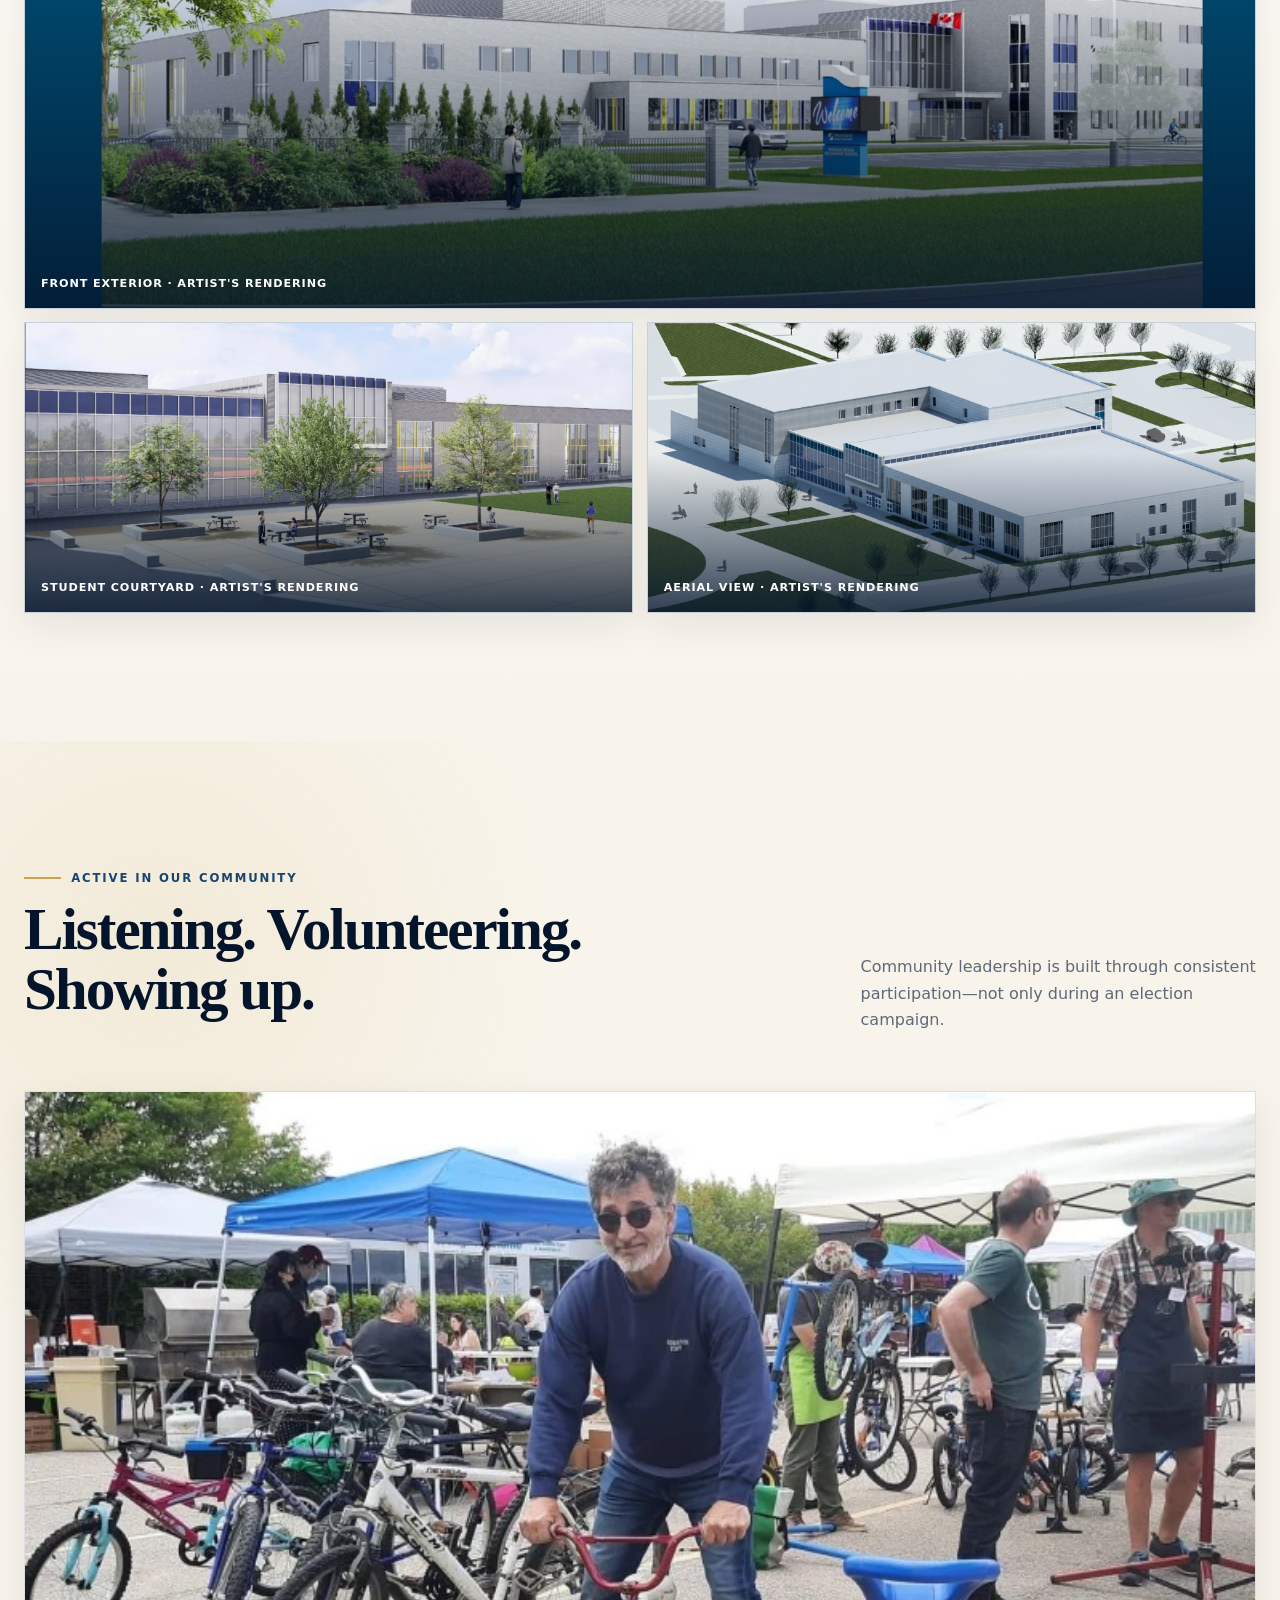
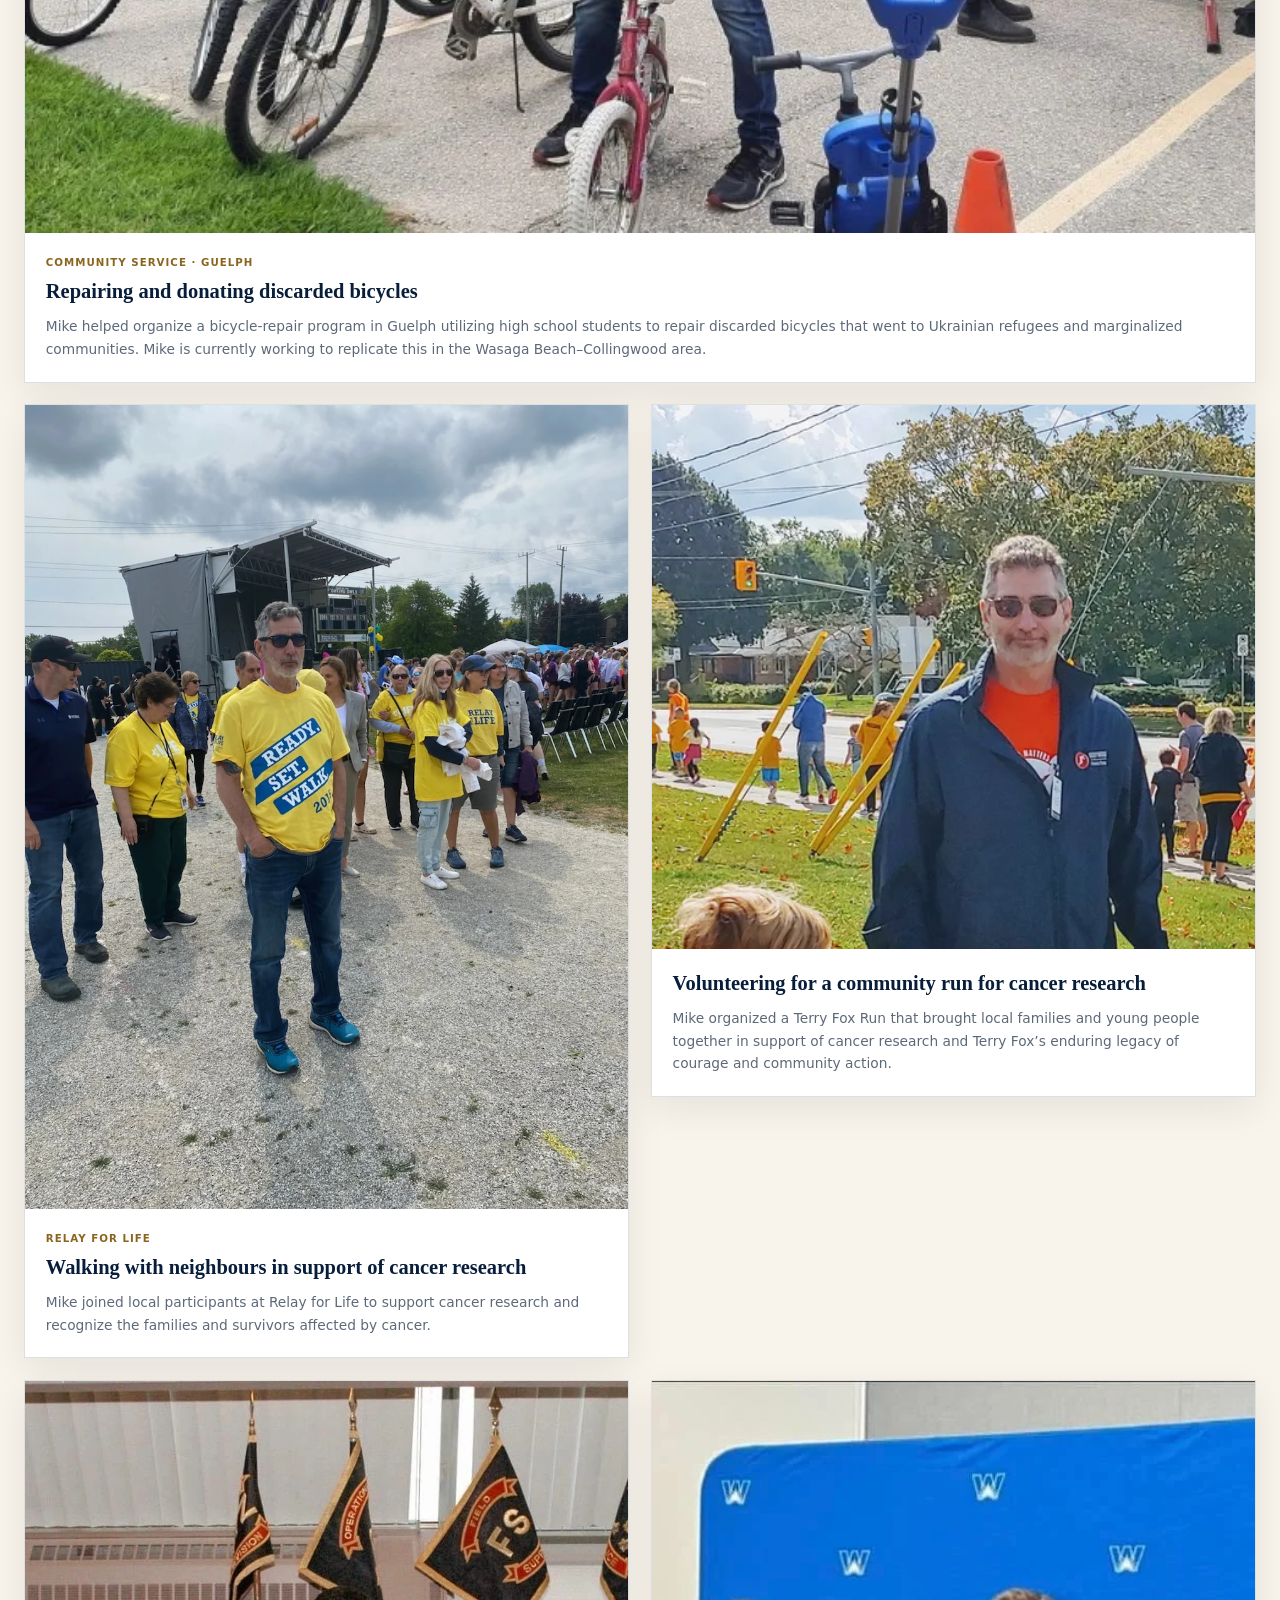
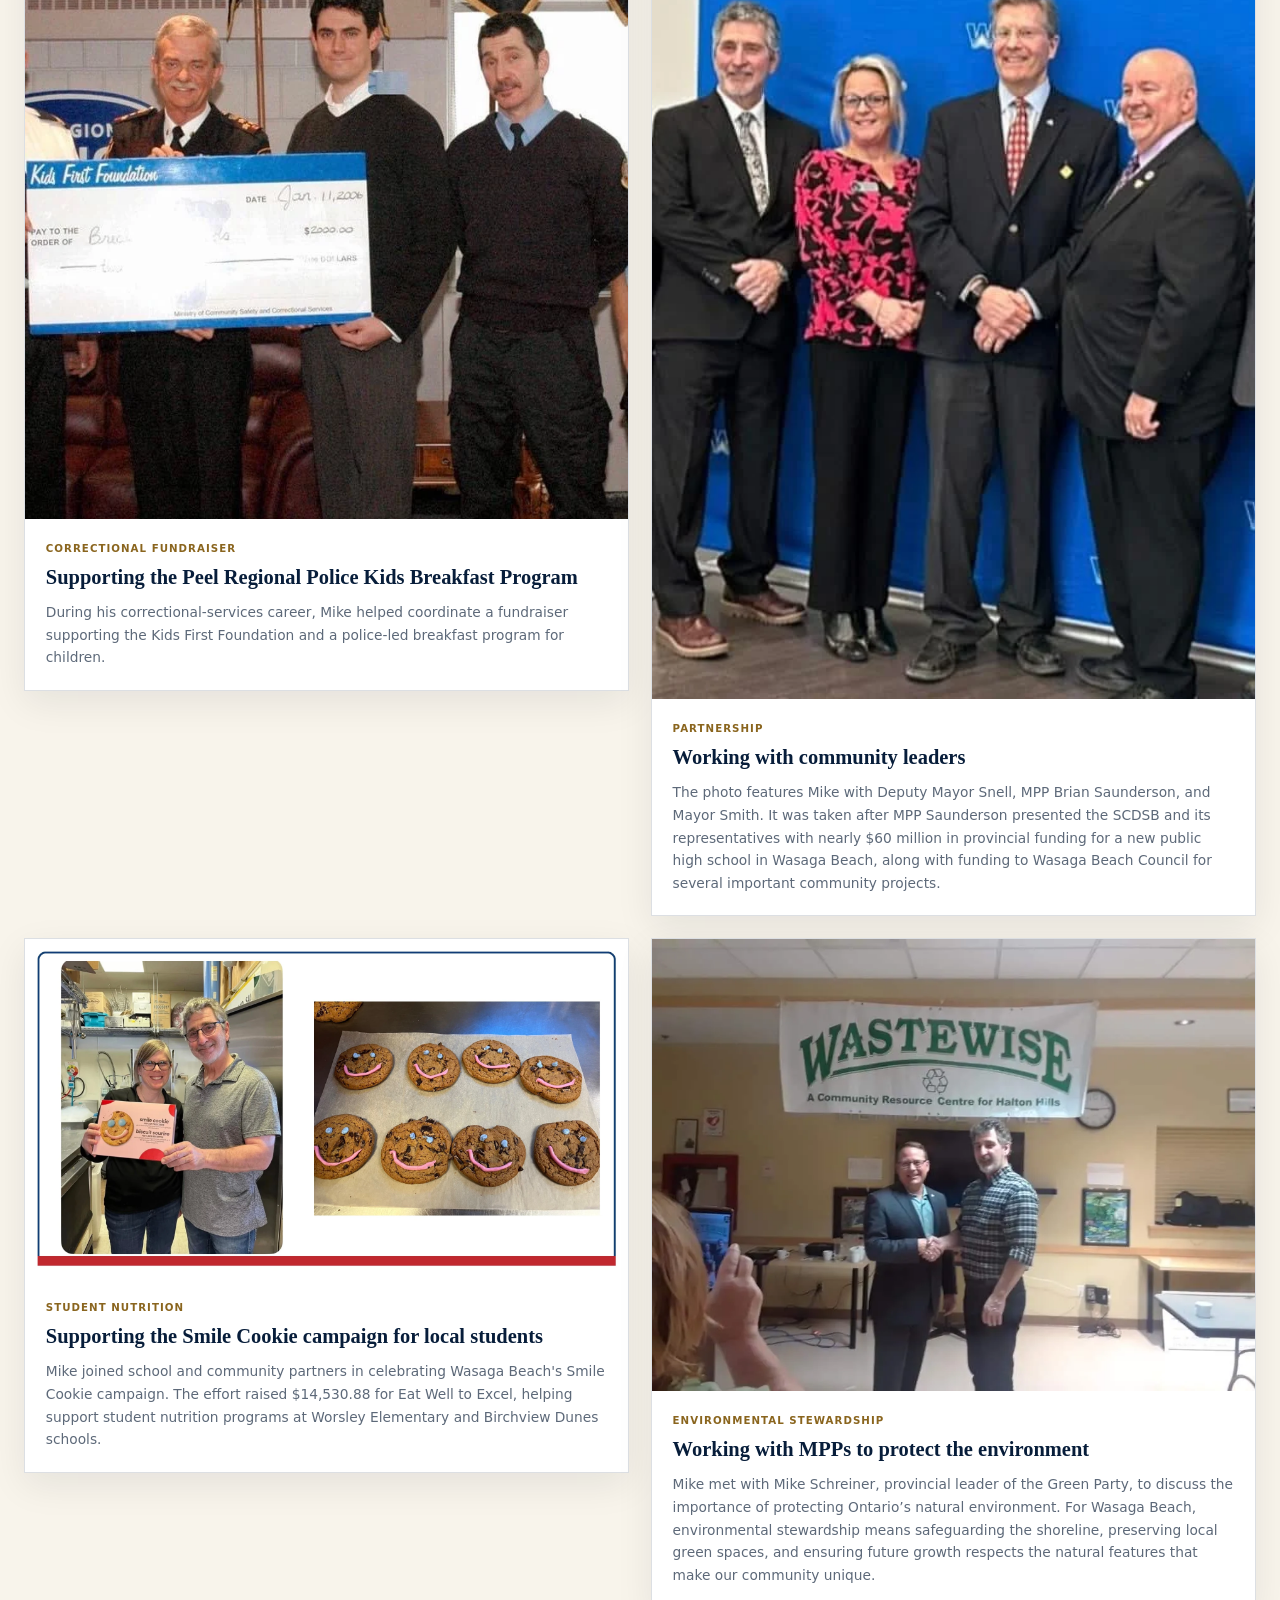
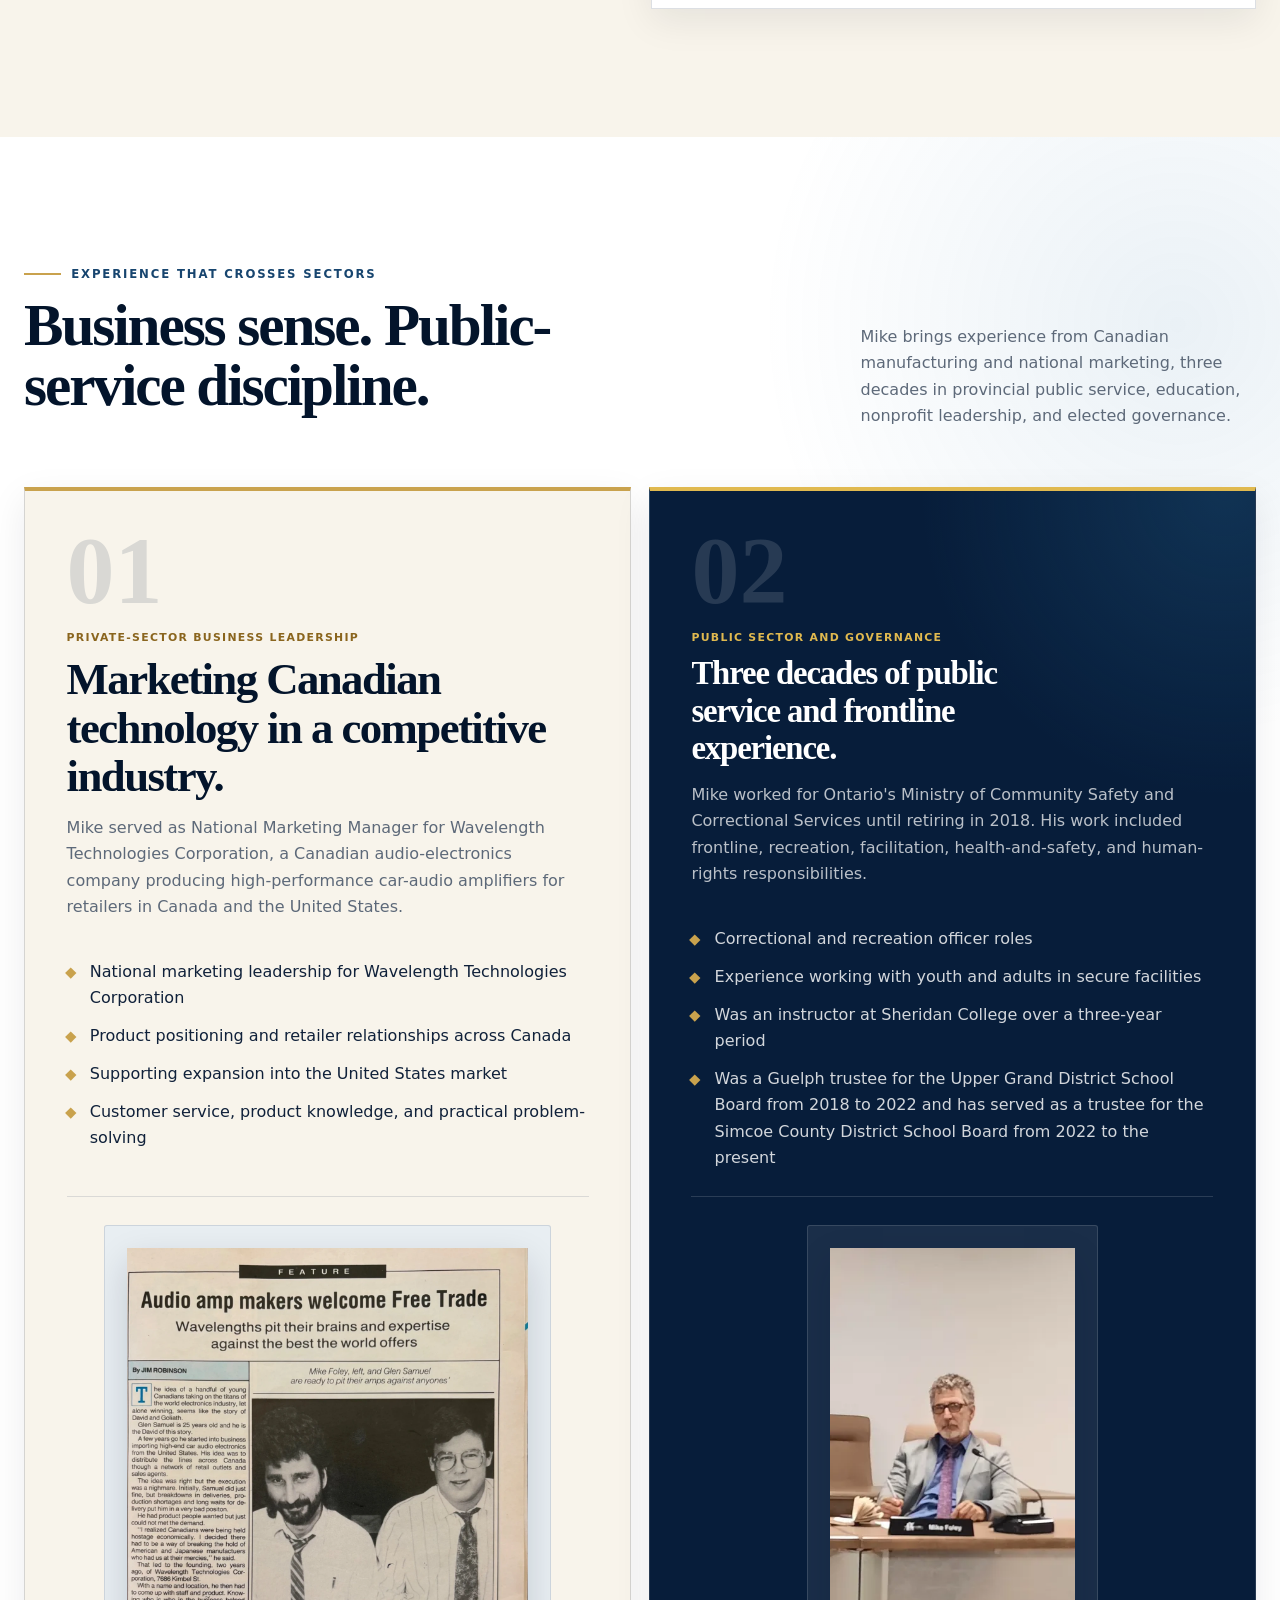
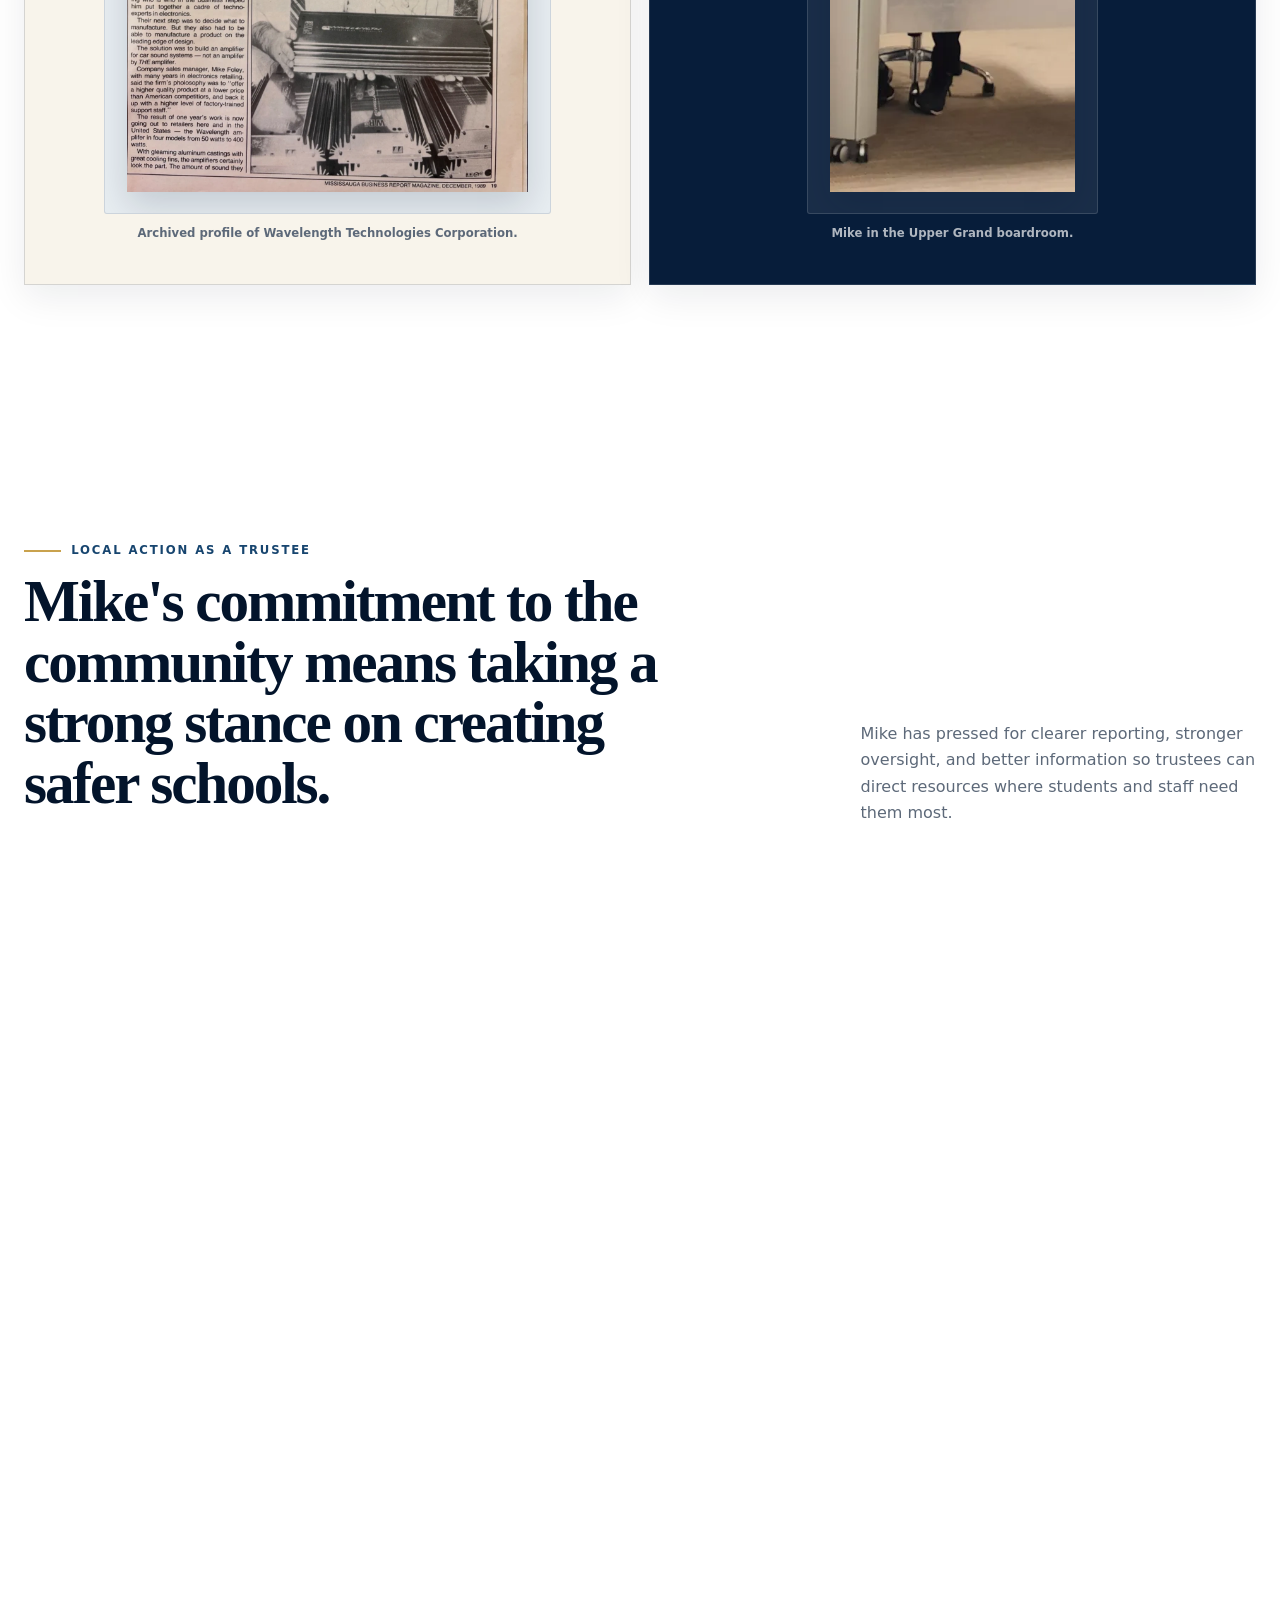
==== commit f51f88f8: "Removed newspaper clippings" ====
--- a/index.html
+++ b/index.html
@@ -15,8 +15,8 @@
   <meta content="Mike Foley for Deputy Mayor" property="og:title"/>
   <meta content="https://stefansaladino.github.io/Mike-Foley-Deputy-Mayor/" property="og:url"/>
   <meta content="A practical plan for stronger local business, a more accessible Council, and clear accountability to Wasaga Beach taxpayers." property="og:description"/>
-  <meta content="https://stefansaladino.github.io/Mike-Foley-Deputy-Mayor/assets/photos/Mike_Foley_OG_card.png?v=20260730-1" property="og:image"/>
-  <meta content="https://stefansaladino.github.io/Mike-Foley-Deputy-Mayor/assets/photos/Mike_Foley_OG_card.png?v=20260730-1" property="og:image:secure_url"/>
+  <meta content="https://stefansaladino.github.io/Mike-Foley-Deputy-Mayor/assets/photos/mike-foley-og-card.v4.png" property="og:image"/>
+  <meta content="https://stefansaladino.github.io/Mike-Foley-Deputy-Mayor/assets/photos/mike-foley-og-card.v4.png" property="og:image:secure_url"/>
   <meta content="image/png" property="og:image:type"/>
   <meta content="1200" property="og:image:width"/>
   <meta content="630" property="og:image:height"/>
@@ -24,21 +24,21 @@
   <meta content="summary_large_image" name="twitter:card"/>
   <meta content="Mike Foley for Deputy Mayor" name="twitter:title"/>
   <meta content="A practical plan for stronger local business, a more accessible Council, and clear accountability to Wasaga Beach taxpayers." name="twitter:description"/>
-  <meta content="https://stefansaladino.github.io/Mike-Foley-Deputy-Mayor/assets/photos/Mike_Foley_Social_Card.png?v=20260730-1" name="twitter:image"/>
+  <meta content="https://stefansaladino.github.io/Mike-Foley-Deputy-Mayor/assets/photos/mike-foley-social-card.v1.png" name="twitter:image"/>
   <meta content="Mike Foley for Deputy Mayor campaign social card" name="twitter:image:alt"/>
   <link href="https://stefansaladino.github.io/Mike-Foley-Deputy-Mayor/" rel="canonical"/>
-  <link href="./assets/icons/favicon.v1.svg?v=20260730-1" rel="icon" type="image/svg+xml"/>
-  <link as="image" fetchpriority="high" href="./assets/photos/mike-foley-hero.v3.webp?v=20260730-1" rel="preload"/>
+  <link href="./assets/icons/favicon.v1.svg" rel="icon" type="image/svg+xml"/>
+  <link as="image" fetchpriority="high" href="./assets/photos/mike-foley-hero.v3.webp" rel="preload"/>
   <script>
    document.documentElement.classList.add("js");
   </script>
-  <link href="./assets/css/styles.v26.css" rel="stylesheet"/>
+  <link href="./assets/css/styles.v27.css" rel="stylesheet"/>
   <script type="application/ld+json">
    {
         "@context": "https://schema.org",
         "@type": "Person",
         "name": "Mike Foley",
-        "image": "https://stefansaladino.github.io/Mike-Foley-Deputy-Mayor/assets/photos/mike-foley-hero.v3.webp?v=20260730-1",
+        "image": "https://stefansaladino.github.io/Mike-Foley-Deputy-Mayor/assets/photos/mike-foley-hero.v3.webp",
         "url": "https://stefansaladino.github.io/Mike-Foley-Deputy-Mayor/",
         "description": "Candidate for Deputy Mayor of Wasaga Beach.",
         "address": {
@@ -49,17 +49,17 @@
         }
       }
   </script>
-  <script defer="" src="./assets/js/script.v3.js?v=20260730-1">
+  <script defer="" src="./assets/js/script.v3.js">
   </script>
-  <script defer="" src="./assets/js/effects.v1.js?v=20260730-1">
+  <script defer="" src="./assets/js/effects.v1.js">
   </script>
   <script defer="" src="./assets/js/sign-request.v2.js">
   </script>
-  <script defer="" src="./assets/js/gallery.v2.js?v=20260730-1">
+  <script defer="" src="./assets/js/gallery.v2.js">
   </script>
-  <script defer="" src="./assets/js/record-carousel.v3.js?v=20260730-1">
+  <script defer="" src="./assets/js/record-carousel.v3.js">
   </script>
-  <script defer="" src="./assets/js/privacy-consent.v1.js?v=20260730-1">
+  <script defer="" src="./assets/js/privacy-consent.v1.js">
   </script>
  </head>
  <body>
@@ -187,7 +187,7 @@
   <main id="main-content">
    <section aria-labelledby="hero-title" class="hero" id="home">
     <div class="hero__media">
-     <img alt="Mike Foley with the Wasaga Beach waterfront and community scenes" class="hero__image" decoding="async" fetchpriority="high" height="941" src="./assets/photos/mike-foley-hero.v3.webp?v=20260730-1" width="1672"/>
+     <img alt="Mike Foley with the Wasaga Beach waterfront and community scenes" class="hero__image" decoding="async" fetchpriority="high" height="941" src="./assets/photos/mike-foley-hero.v3.webp" width="1672"/>
     </div>
     <div aria-hidden="true" class="hero__overlay">
     </div>
@@ -238,7 +238,7 @@
    <section aria-labelledby="about-title" class="about section" id="about">
     <div class="shell about__grid">
      <div class="about__portrait reveal" data-reveal="image">
-      <img alt="Mike Foley and Elaine during a family outing" class="about__image" decoding="async" height="1600" loading="lazy" src="./assets/photos/mike-and-elaine.webp?v=20260730-2" width="1200"/>
+      <img alt="Mike Foley and Elaine during a family outing" class="about__image" decoding="async" height="1600" loading="lazy" src="./assets/photos/mike-and-elaine.v2.webp" width="1200"/>
       <div class="about__portrait-note">
        <span>
         Proudly local
@@ -284,7 +284,7 @@
     </div>
     <figure class="family-feature reveal" data-reveal="image">
      <div class="family-feature__media">
-      <img alt="Mike Foley and his family spending an evening together around a backyard fire" class="family-feature__image" decoding="async" height="786" loading="lazy" src="./assets/photos/mike-family-smores.webp?v=20260730-1" width="1200"/>
+      <img alt="Mike Foley and his family spending an evening together around a backyard fire" class="family-feature__image" decoding="async" height="786" loading="lazy" src="./assets/photos/mike-family-smores.v1.webp" width="1200"/>
      </div>
      <figcaption class="family-feature__content">
       <span class="eyebrow">
@@ -357,26 +357,24 @@
          </a>
         </div>
        </article>
-       <article aria-label="2 of 9" aria-roledescription="slide" class="record-carousel__slide record-carousel__slide--document" data-record-slide="" hidden="">
-        <figure class="record-carousel__media record-carousel__media--document" style='
-                    --media-image: url("./assets/photos/school-fundraiser-article.carousel.v1.webp");
+       <article aria-label="2 of 9" aria-roledescription="slide" class="record-carousel__slide record-carousel__slide--landscape" data-record-slide="" hidden="">
+        <figure class="record-carousel__media record-carousel__media--landscape" style='
+                    --media-image: url("./assets/photos/spring-shoreline-cleanup.carousel.v1.webp");
                   '>
-         <img alt="Newspaper feature about fundraising for Wasaga Beach student nutrition programs" class="record-carousel__image record-carousel__image--document" decoding="async" height="1080" loading="lazy" src="./assets/photos/school-fundraiser-article.carousel.v1.webp" width="1920"/>
+         <img alt="Wasaga Beach spring shoreline clean-up poster beside a photo of volunteers on the beach" class="record-carousel__image record-carousel__image--landscape" decoding="async" height="1080" loading="lazy" src="./assets/photos/spring-shoreline-cleanup.carousel.v1.webp" width="1920"/>
         </figure>
         <div class="record-carousel__content">
          <span class="record-carousel__number">
           02
          </span>
          <p class="record-carousel__tag">
-          Supporting students
+          Community clean-up
          </p>
          <h4>
-          Helping raise $4,000 for local student nutrition.
+          Joining the annual spring shoreline clean-up.
          </h4>
          <p>
-          Mike worked with fellow trustees and community supporters on
-                    a fundraiser that directed $1,000 to each Wasaga Beach
-                    elementary school for student nutrition initiatives.
+          On April 19, 2026, despite a freezing-cold day, many residents came out for the annual spring shoreline clean-up at Beach Area 2. Mike joined volunteers and community partners in helping keep Wasaga Beach clean and welcoming.
          </p>
         </div>
        </article>
@@ -644,7 +642,7 @@
         </p>
        </div>
        <figure class="policy-row__media policy-row__media--public">
-        <img alt="Mike Foley speaking at a public community event" class="policy-row__image" decoding="async" height="901" loading="lazy" src="./assets/photos/mike-community-rally.webp?v=20260730-1" width="1135"/>
+        <img alt="Mike Foley speaking at a public community event" class="policy-row__image" decoding="async" height="901" loading="lazy" src="./assets/photos/mike-community-rally.v1.webp" width="1135"/>
         <figcaption>
          More access. More voices. Better decisions.
         </figcaption>
@@ -705,7 +703,7 @@
         </p>
        </div>
        <figure class="policy-row__media policy-row__media--business">
-        <img alt="Mike Foley participating in a community bicycle repair and donation event" class="policy-row__image" decoding="async" height="463" loading="lazy" src="./assets/photos/bike-repair-event.webp?v=20260730-1" width="768"/>
+        <img alt="Mike Foley participating in a community bicycle repair and donation event" class="policy-row__image" decoding="async" height="463" loading="lazy" src="./assets/photos/bike-repair-event.v1.webp" width="768"/>
         <figcaption>
          A stronger partnership with the people who create local jobs
                   and invest in Wasaga Beach.
@@ -776,7 +774,7 @@
         </p>
        </div>
        <figure class="policy-row__media policy-row__media--accountability">
-        <img alt="Mike Foley speaking at a 2026 graduation ceremony" class="policy-row__image" decoding="async" height="812" loading="lazy" src="./assets/photos/mike-grad-2026.webp?v=20260730-1" width="1082"/>
+        <img alt="Mike Foley speaking at a 2026 graduation ceremony" class="policy-row__image" decoding="async" height="812" loading="lazy" src="./assets/photos/mike-grad-2026.v1.webp" width="1082"/>
         <figcaption>
          Mike Foley speaking at the 2026 graduation ceremony.
         </figcaption>
@@ -789,7 +787,7 @@
     <div class="shell">
      <div class="education__feature">
       <figure class="education__portrait reveal" data-reveal="image">
-       <img alt="Mike Foley standing beside the Wasaga Beach Public School opening plaque" class="education__image" decoding="async" height="1120" loading="lazy" src="./assets/photos/mike-school-opening.webp?v=20260730-1" width="773"/>
+       <img alt="Mike Foley standing beside the Wasaga Beach Public School opening plaque" class="education__image" decoding="async" height="1120" loading="lazy" src="./assets/photos/mike-school-opening.v1.webp" width="773"/>
       </figure>
       <div class="education__content">
        <p class="eyebrow reveal" data-reveal="">
@@ -843,20 +841,20 @@
       </p>
      </header>
      <div aria-label="Proposed Wasaga Beach school renderings" class="school-gallery">
-      <button class="school-gallery__item school-gallery__item--wide reveal" data-gallery-alt="Front exterior rendering of the proposed Wasaga Beach school" data-gallery-caption="Front exterior and public entrance. Artist's rendering of the proposed high school." data-gallery-item="" data-gallery-src="./assets/photos/new-school-front.webp?v=20260730-1" data-reveal="image" type="button">
-       <img alt="Front exterior rendering of the proposed Wasaga Beach school" class="school-gallery__image" decoding="async" height="831" loading="lazy" src="./assets/photos/new-school-front.webp?v=20260730-1" width="1800"/>
+      <button class="school-gallery__item school-gallery__item--wide reveal" data-gallery-alt="Front exterior rendering of the proposed Wasaga Beach school" data-gallery-caption="Front exterior and public entrance. Artist's rendering of the proposed high school." data-gallery-item="" data-gallery-src="./assets/photos/new-school-front.v1.webp" data-reveal="image" type="button">
+       <img alt="Front exterior rendering of the proposed Wasaga Beach school" class="school-gallery__image" decoding="async" height="831" loading="lazy" src="./assets/photos/new-school-front.v1.webp" width="1800"/>
        <span>
         Front exterior &middot; Artist's rendering
        </span>
       </button>
-      <button class="school-gallery__item reveal" data-delay="80" data-gallery-alt="Courtyard rendering of the proposed Wasaga Beach school" data-gallery-caption="Student courtyard and outdoor gathering space. Artist's rendering of the proposed high school." data-gallery-item="" data-gallery-src="./assets/photos/new-school-courtyard.webp?v=20260730-1" data-reveal="image" type="button">
-       <img alt="Courtyard rendering of the proposed Wasaga Beach school" class="school-gallery__image" decoding="async" height="767" loading="lazy" src="./assets/photos/new-school-courtyard.webp?v=20260730-1" width="1619"/>
+      <button class="school-gallery__item reveal" data-delay="80" data-gallery-alt="Courtyard rendering of the proposed Wasaga Beach school" data-gallery-caption="Student courtyard and outdoor gathering space. Artist's rendering of the proposed high school." data-gallery-item="" data-gallery-src="./assets/photos/new-school-courtyard.v1.webp" data-reveal="image" type="button">
+       <img alt="Courtyard rendering of the proposed Wasaga Beach school" class="school-gallery__image" decoding="async" height="767" loading="lazy" src="./assets/photos/new-school-courtyard.v1.webp" width="1619"/>
        <span>
         Student courtyard &middot; Artist's rendering
        </span>
       </button>
-      <button class="school-gallery__item reveal" data-delay="130" data-gallery-alt="Aerial rendering of the proposed Wasaga Beach school" data-gallery-caption="Aerial site plan and building layout. Artist's rendering of the proposed high school." data-gallery-item="" data-gallery-src="./assets/photos/new-school-aerial.png?v=20260730-3" data-reveal="image" type="button">
-       <img alt="Aerial rendering of the proposed Wasaga Beach school" class="school-gallery__image" decoding="async" height="831" loading="lazy" src="./assets/photos/new-school-aerial.png?v=20260730-1" width="1800"/>
+      <button class="school-gallery__item reveal" data-delay="130" data-gallery-alt="Aerial rendering of the proposed Wasaga Beach school" data-gallery-caption="Aerial site plan and building layout. Artist's rendering of the proposed high school." data-gallery-item="" data-gallery-src="./assets/photos/new-school-aerial.v3.png" data-reveal="image" type="button">
+       <img alt="Aerial rendering of the proposed Wasaga Beach school" class="school-gallery__image" decoding="async" height="831" loading="lazy" src="./assets/photos/new-school-aerial.v3.png" width="1800"/>
        <span>
         Aerial view &middot; Artist's rendering
        </span>
@@ -882,7 +880,7 @@
      </header>
      <div class="community-grid">
       <figure class="community-card reveal community-card--landscape community-card--span-two" data-reveal="image">
-       <img alt="Mike Foley helping at a bicycle repair and donation event in Guelph" class="community-card__image community-card__image--landscape" decoding="async" height="463" loading="lazy" src="./assets/photos/bike-repair-event.webp?v=20260730-1" width="768"/>
+       <img alt="Mike Foley helping at a bicycle repair and donation event in Guelph" class="community-card__image community-card__image--landscape" decoding="async" height="463" loading="lazy" src="./assets/photos/bike-repair-event.v1.webp" width="768"/>
        <figcaption>
         <span>
          Community service &middot; Guelph
@@ -899,7 +897,7 @@
        </figcaption>
       </figure>
       <figure class="community-card reveal community-card--portrait community-card--relay" data-delay="55" data-reveal="image">
-       <img alt="Mike Foley participating in Relay for Life" class="community-card__image community-card__image--portrait" decoding="async" height="1280" loading="lazy" src="./assets/photos/relay-for-life.webp?v=20260730-1" width="960"/>
+       <img alt="Mike Foley participating in Relay for Life" class="community-card__image community-card__image--portrait" decoding="async" height="1280" loading="lazy" src="./assets/photos/relay-for-life.v1.webp" width="960"/>
        <figcaption>
         <span>
          Relay for Life
@@ -914,7 +912,7 @@
        </figcaption>
       </figure>
       <figure class="community-card reveal community-card--portrait community-card--terry" data-delay="110" data-reveal="image">
-       <img alt="Mike Foley with children at a Terry Fox Run he organized" class="community-card__image community-card__image--portrait" decoding="async" height="1024" loading="lazy" src="./assets/photos/Mike_Terry_Fox_Run.webp" width="493"/>
+       <img alt="Mike Foley with children at a Terry Fox Run he organized" class="community-card__image community-card__image--portrait" decoding="async" height="1024" loading="lazy" src="./assets/photos/mike-terry-fox-run.v1.webp" width="493"/>
        <figcaption>
         <strong>
          Volunteering for a community run for cancer research
@@ -925,7 +923,7 @@
        </figcaption>
       </figure>
       <figure class="community-card reveal community-card--portrait community-card--fundraiser" data-delay="165" data-reveal="image">
-       <img alt="Mike Foley helping present a Kids First Foundation fundraising cheque" class="community-card__image community-card__image--portrait" decoding="async" height="865" loading="lazy" src="./assets/photos/kids-first-fundraiser.webp?v=20260730-1" width="707"/>
+       <img alt="Mike Foley helping present a Kids First Foundation fundraising cheque" class="community-card__image community-card__image--portrait" decoding="async" height="865" loading="lazy" src="./assets/photos/kids-first-fundraiser.v1.webp" width="707"/>
        <figcaption>
         <span>
          Correctional fundraiser
@@ -941,7 +939,7 @@
        </figcaption>
       </figure>
       <figure class="community-card reveal community-card--portrait community-card--portrait-group" data-delay="220" data-reveal="image">
-       <img alt="Mike Foley with community and education representatives" class="community-card__image community-card__image--portrait" decoding="async" height="886" loading="lazy" src="./assets/photos/community-leadership.webp?v=20260730-1" width="582"/>
+       <img alt="Mike Foley with community and education representatives" class="community-card__image community-card__image--portrait" decoding="async" height="886" loading="lazy" src="./assets/photos/community-leadership.v1.webp" width="582"/>
        <figcaption>
         <span>
          Partnership
@@ -955,7 +953,7 @@
        </figcaption>
       </figure>
       <figure class="community-card reveal community-card--landscape community-card--span-two" data-delay="275" data-reveal="image">
-       <img alt="Sweet Smiles in Wasaga Beach article featuring Mike Foley and the Smile Cookie campaign" class="community-card__image community-card__image--landscape" decoding="async" height="1080" loading="lazy" src="./assets/photos/sweet-smiles-wasaga-beach.carousel.v1.webp" width="1920"/>
+       <img alt="Mike Foley supporting the Smile Cookie campaign alongside a photo of decorated smile cookies" class="community-card__image community-card__image--landscape" decoding="async" height="1080" loading="lazy" src="./assets/photos/smile-cookie-campaign-community.v1.webp" width="1920"/>
        <figcaption>
         <span>
          Student nutrition
@@ -964,14 +962,12 @@
          Supporting the Smile Cookie campaign for local students
         </strong>
         <p>
-         Mike joined school and community partners in celebrating Wasaga Beach's
-      Smile Cookie campaign, which raised $14,530.88 for Eat Well to Excel and
-      local student nutrition programs.
+         Mike joined school and community partners in celebrating Wasaga Beach's Smile Cookie campaign. The effort raised $14,530.88 for Eat Well to Excel, helping support student nutrition programs at Worsley Elementary and Birchview Dunes schools.
         </p>
        </figcaption>
       </figure>
       <figure class="community-card reveal community-card--landscape community-card--environment" data-delay="330" data-reveal="image">
-       <img alt="Mike Foley with Mike Schreiner, provincial leader of the Green Party, at Wastewise" class="community-card__image community-card__image--landscape" decoding="async" height="720" loading="lazy" src="./assets/photos/mike-with-mike-schreiner-wastewise.webp" width="960"/>
+       <img alt="Mike Foley with Mike Schreiner, provincial leader of the Green Party, at Wastewise" class="community-card__image community-card__image--landscape" decoding="async" height="720" loading="lazy" src="./assets/photos/mike-with-mike-schreiner-wastewise.v1.webp" width="960"/>
        <figcaption>
         <span>
          Environmental stewardship
@@ -1080,7 +1076,7 @@
        </ul>
        <figure class="experience-card__figure">
         <div class="experience-archive__media">
-         <img alt="Mike Foley seated in the Upper Grand District School Board boardroom" class="experience-archive__image" decoding="async" height="768" loading="lazy" src="./assets/photos/mike_co.webp" width="346"/>
+         <img alt="Mike Foley seated in the Upper Grand District School Board boardroom" class="experience-archive__image" decoding="async" height="768" loading="lazy" src="./assets/photos/mike-co.v1.webp" width="346"/>
         </div>
         <figcaption>
          Mike in the Upper Grand boardroom.
@@ -1110,7 +1106,7 @@
      <div class="news-grid trustee-record-grid">
       <article class="news-card news-card--feature reveal" data-reveal="">
        <div class="news-card__image news-card__image--photo">
-        <img alt="Mike Foley beside a local public-school opening plaque" class="news-card__media news-card__media--photo" decoding="async" height="1120" loading="lazy" src="./assets/photos/mike-school-opening.webp?v=20260730-1" width="773"/>
+        <img alt="Mike Foley beside a local public-school opening plaque" class="news-card__media news-card__media--photo" decoding="async" height="1120" loading="lazy" src="./assets/photos/mike-school-opening.v1.webp" width="773"/>
        </div>
        <div class="news-card__content">
         <span class="news-card__source">
@@ -1161,7 +1157,7 @@
       </article>
       <article class="news-card reveal" data-delay="100" data-reveal="">
        <div class="news-card__image news-card__image--photo">
-        <img alt="Ontario sign announcing a new secondary school in Wasaga Beach" class="news-card__media news-card__media--photo" decoding="async" height="1125" loading="lazy" src="./assets/photos/new-secondary-school-sign.webp?v=20260730-1" width="1500"/>
+        <img alt="Ontario sign announcing a new secondary school in Wasaga Beach" class="news-card__media news-card__media--photo" decoding="async" height="1125" loading="lazy" src="./assets/photos/new-secondary-school-sign.v1.webp" width="1500"/>
        </div>
        <div class="news-card__content">
         <span class="news-card__source">
@@ -1251,7 +1247,7 @@
     </div>
    </section>
    <section aria-labelledby="closing-title" class="closing-cta" id="contact">
-    <img alt="Wasaga Beach shoreline and water" class="closing-cta__image" decoding="async" height="768" loading="lazy" src="./assets/photos/wasaga_beach_contact_banner.webp" width="1024"/>
+    <img alt="Wasaga Beach shoreline and water" class="closing-cta__image" decoding="async" height="768" loading="lazy" src="./assets/photos/wasaga-beach-contact-banner.v1.webp" width="1024"/>
     <div aria-hidden="true" class="closing-cta__overlay">
     </div>
     <div class="shell closing-cta__content">
--- a/assets/css/styles.v27.css
+++ b/assets/css/styles.v27.css
@@ -0,0 +1,4214 @@
+/* =========================================================
+   MIKE FOLEY CAMPAIGN WEBSITE — V7 — V6
+   Mobile-first, dependency-free campaign presentation.
+
+   Visual direction:
+   - Editorial campaign layout inspired by strong municipal sites
+   - Dark navy, warm paper, and restrained gold accents
+   - Full policy information rather than summary-only cards
+   - Real campaign/community photography
+   - Approved slide-in mobile navigation retained
+========================================================= */
+
+:root {
+  --navy-950: #03142b;
+  --navy-900: #071d3a;
+  --navy-850: #0a2544;
+  --navy-800: #0d2d52;
+  --navy-700: #17456f;
+  --navy-600: #26648f;
+  --blue-100: #eaf2f8;
+  --paper: #f8f4eb;
+  --paper-deep: #eee6d8;
+  --white: #ffffff;
+  --ink: #10213a;
+  --muted: #5d6979;
+  --gold: #c9a24d;
+  --gold-bright: #e0b94f;
+  --gold-soft: #f3e5bd;
+  --line: rgba(7, 29, 58, 0.14);
+  --line-light: rgba(255, 255, 255, 0.2);
+  --success: #2f7d5f;
+  --shadow-sm: 0 12px 35px rgba(3, 20, 43, 0.08);
+  --shadow-md: 0 22px 55px rgba(3, 20, 43, 0.14);
+  --shadow-lg: 0 34px 90px rgba(3, 20, 43, 0.22);
+  --radius-sm: 0.55rem;
+  --radius-md: 1rem;
+  --radius-lg: 1.5rem;
+  --shell: 78rem;
+  --header-height: 5rem;
+  --transition: 220ms ease;
+}
+
+/* =========================================================
+   RESET / BASE
+========================================================= */
+
+*,
+*::before,
+*::after {
+  box-sizing: border-box;
+}
+
+html {
+  scroll-behavior: smooth;
+  scroll-padding-top: calc(var(--header-height) + 1rem);
+}
+
+body {
+  margin: 0;
+  min-width: 20rem;
+  overflow-x: hidden;
+  background: var(--paper);
+  color: var(--ink);
+  font-family:
+    Inter, ui-sans-serif, system-ui, -apple-system, BlinkMacSystemFont, "Segoe UI",
+    sans-serif;
+  line-height: 1.65;
+  text-rendering: optimizeLegibility;
+}
+
+body.menu-open,
+body.volunteer-modal-open,
+body.gallery-modal-open {
+  overflow: hidden;
+}
+
+img {
+  display: block;
+  max-width: 100%;
+}
+
+button,
+input,
+select,
+textarea {
+  font: inherit;
+}
+
+button,
+a {
+  -webkit-tap-highlight-color: transparent;
+}
+
+button {
+  color: inherit;
+}
+
+a {
+  color: inherit;
+  text-decoration: none;
+}
+
+h1,
+h2,
+h3,
+h4,
+h5,
+p,
+figure,
+blockquote {
+  margin-top: 0;
+}
+
+h1,
+h2,
+h3,
+.campaign-brand__name {
+  font-family: Georgia, "Times New Roman", serif;
+  letter-spacing: -0.035em;
+}
+
+h1,
+h2,
+h3,
+h4,
+h5 {
+  color: var(--navy-950);
+  line-height: 1.08;
+}
+
+p:last-child,
+ul:last-child {
+  margin-bottom: 0;
+}
+
+::selection {
+  background: var(--gold-soft);
+  color: var(--navy-950);
+}
+
+:focus-visible {
+  outline: 3px solid rgba(224, 185, 79, 0.62);
+  outline-offset: 3px;
+}
+
+.shell {
+  width: min(100% - 2rem, var(--shell));
+  margin-inline: auto;
+}
+
+.section {
+  padding-block: clamp(4.75rem, 10vw, 8.5rem);
+}
+
+.section--paper {
+  background:
+    radial-gradient(circle at 12% 5%, rgba(201, 162, 77, 0.12), transparent 25rem),
+    var(--paper);
+}
+
+.section--navy {
+  background:
+    radial-gradient(circle at 92% 8%, rgba(48, 113, 163, 0.24), transparent 29rem),
+    linear-gradient(155deg, var(--navy-950), var(--navy-850));
+  color: rgba(255, 255, 255, 0.79);
+}
+
+.skip-link {
+  position: fixed;
+  z-index: 3000;
+  top: 0.75rem;
+  left: 0.75rem;
+  padding: 0.8rem 1rem;
+  transform: translateY(-150%);
+  border-radius: 0.45rem;
+  background: var(--white);
+  color: var(--navy-950);
+  font-weight: 800;
+  box-shadow: var(--shadow-sm);
+}
+
+.skip-link:focus {
+  transform: translateY(0);
+}
+
+.scroll-progress {
+  position: fixed;
+  z-index: 2600;
+  inset: 0 0 auto;
+  height: 0.2rem;
+  background: transparent;
+  pointer-events: none;
+}
+
+.scroll-progress__bar {
+  display: block;
+  width: 0;
+  height: 100%;
+  background: linear-gradient(90deg, var(--gold), #f1ce6b);
+}
+
+.eyebrow {
+  display: flex;
+  gap: 0.65rem;
+  align-items: center;
+  margin-bottom: 1rem;
+  color: var(--navy-700);
+  font-size: 0.73rem;
+  font-weight: 850;
+  letter-spacing: 0.16em;
+  text-transform: uppercase;
+}
+
+.eyebrow::before {
+  width: 2.3rem;
+  height: 0.12rem;
+  background: var(--gold);
+  content: "";
+}
+
+.eyebrow--light {
+  color: rgba(255, 255, 255, 0.82);
+}
+
+.eyebrow--gold {
+  color: var(--gold-bright);
+}
+
+.section-title {
+  max-width: 16ch;
+  margin-bottom: 1.2rem;
+  font-size: clamp(2.35rem, 7.5vw, 5.25rem);
+}
+
+.section-lead {
+  color: var(--navy-700);
+  font-size: clamp(1.08rem, 2.2vw, 1.35rem);
+  line-height: 1.6;
+}
+
+.section-heading {
+  display: grid;
+  gap: 1.3rem;
+  margin-bottom: clamp(3rem, 7vw, 5.5rem);
+}
+
+.section-heading__intro {
+  max-width: 39rem;
+  margin: 0;
+  color: var(--muted);
+  font-size: 1.03rem;
+}
+
+.section-heading--light .section-title {
+  color: var(--white);
+}
+
+.section-heading--light .section-heading__intro {
+  color: rgba(255, 255, 255, 0.68);
+}
+
+/* =========================================================
+   REVEAL / MOTION
+========================================================= */
+
+.js .reveal {
+  opacity: 0;
+  transform: translateY(1.25rem);
+  transition:
+    opacity 650ms cubic-bezier(0.16, 1, 0.3, 1) var(--reveal-delay, 0ms),
+    transform 650ms cubic-bezier(0.16, 1, 0.3, 1) var(--reveal-delay, 0ms);
+}
+
+.js .reveal[data-reveal="image"] {
+  transform: translateY(1.5rem) scale(0.985);
+}
+
+.js .reveal.is-revealed {
+  opacity: 1;
+  transform: none;
+}
+
+/* =========================================================
+   BUTTONS / LINKS
+========================================================= */
+
+.button {
+  display: inline-flex;
+  min-height: 3.15rem;
+  gap: 0.55rem;
+  align-items: center;
+  justify-content: center;
+  padding: 0.8rem 1.2rem;
+  border: 1px solid transparent;
+  border-radius: 0.35rem;
+  cursor: pointer;
+  font-size: 0.78rem;
+  font-weight: 850;
+  letter-spacing: 0.055em;
+  text-align: center;
+  text-transform: uppercase;
+  transition:
+    transform var(--transition),
+    box-shadow var(--transition),
+    background-color var(--transition),
+    border-color var(--transition),
+    color var(--transition);
+}
+
+.button:hover {
+  transform: translateY(-2px);
+}
+
+.button--gold {
+  background: linear-gradient(135deg, var(--gold-bright), var(--gold));
+  color: var(--navy-950);
+  box-shadow: 0 12px 28px rgba(201, 162, 77, 0.2);
+}
+
+.button--gold:hover {
+  box-shadow: 0 16px 34px rgba(201, 162, 77, 0.31);
+}
+
+.button--outline-light {
+  border-color: rgba(255, 255, 255, 0.62);
+  background: rgba(4, 20, 43, 0.18);
+  color: var(--white);
+  backdrop-filter: blur(8px);
+}
+
+.button--outline-light:hover {
+  border-color: var(--white);
+  background: rgba(255, 255, 255, 0.12);
+}
+
+.button--full {
+  width: 100%;
+}
+
+.text-link {
+  display: inline-flex;
+  gap: 0.55rem;
+  align-items: center;
+  color: var(--navy-700);
+  font-size: 0.78rem;
+  font-weight: 850;
+  letter-spacing: 0.055em;
+  text-transform: uppercase;
+}
+
+.text-link span {
+  transition: transform var(--transition);
+}
+
+.text-link:hover span {
+  transform: translate(0.2rem, -0.2rem);
+}
+
+/* =========================================================
+   HEADER / APPROVED MOBILE DRAWER
+========================================================= */
+
+.site-header {
+  position: fixed;
+  z-index: 2000;
+  inset: 0 0 auto;
+  min-height: var(--header-height);
+  border-bottom: 1px solid rgba(255, 255, 255, 0.13);
+  background: linear-gradient(180deg, rgba(3, 20, 43, 0.86), rgba(3, 20, 43, 0.22));
+  transition:
+    background-color var(--transition),
+    box-shadow var(--transition),
+    backdrop-filter var(--transition);
+}
+
+.site-header.is-scrolled {
+  border-bottom-color: rgba(255, 255, 255, 0.09);
+  background: rgba(3, 20, 43, 0.94);
+  box-shadow: 0 10px 35px rgba(0, 0, 0, 0.16);
+  backdrop-filter: blur(16px);
+}
+
+.site-header__inner {
+  display: flex;
+  min-height: var(--header-height);
+  gap: 1rem;
+  align-items: center;
+  justify-content: space-between;
+}
+
+.campaign-brand {
+  position: relative;
+  z-index: 2;
+  display: inline-flex;
+  flex-direction: column;
+  line-height: 1;
+}
+
+.campaign-brand__name {
+  color: var(--white);
+  font-size: 1.35rem;
+  font-weight: 800;
+  letter-spacing: -0.035em;
+}
+
+.campaign-brand__office {
+  margin-top: 0.3rem;
+  color: var(--gold-bright);
+  font-size: 0.62rem;
+  font-weight: 850;
+  letter-spacing: 0.16em;
+  text-transform: uppercase;
+}
+
+.menu-toggle {
+  position: relative;
+  z-index: 3;
+  display: grid;
+  width: 3.2rem;
+  height: 3.2rem;
+  padding: 0.8rem;
+  place-content: center;
+  gap: 0.32rem;
+  border: 1px solid rgba(255, 255, 255, 0.28);
+  border-radius: 50%;
+  background: rgba(255, 255, 255, 0.07);
+  cursor: pointer;
+  backdrop-filter: blur(8px);
+}
+
+.menu-toggle span {
+  display: block;
+  width: 1.25rem;
+  height: 0.1rem;
+  border-radius: 999px;
+  background: var(--white);
+  transition: opacity var(--transition);
+}
+
+body.menu-open .menu-toggle {
+  pointer-events: none;
+  opacity: 0;
+}
+
+.navigation-backdrop {
+  position: fixed;
+  z-index: 2050;
+  inset: 0;
+  visibility: hidden;
+  border: 0;
+  background: rgba(2, 12, 27, 0.7);
+  cursor: pointer;
+  opacity: 0;
+  backdrop-filter: blur(4px);
+  transition:
+    opacity 300ms ease,
+    visibility 300ms ease;
+}
+
+.navigation-backdrop.is-open {
+  visibility: visible;
+  opacity: 1;
+}
+
+.primary-navigation {
+  position: fixed;
+  z-index: 2100;
+  top: 0;
+  right: 0;
+  display: flex;
+  width: min(91vw, 27rem);
+  height: 100dvh;
+  flex-direction: column;
+  overflow-y: auto;
+  padding: 1.35rem 1.25rem 1.5rem;
+  transform: translateX(104%);
+  border-left: 0.35rem solid var(--gold);
+  background:
+    radial-gradient(circle at 90% 2%, rgba(201, 162, 77, 0.17), transparent 17rem),
+    linear-gradient(155deg, #fffdf8, #f4ede1);
+  color: var(--navy-950);
+  box-shadow: -30px 0 80px rgba(0, 0, 0, 0.26);
+  transition: transform 420ms cubic-bezier(0.16, 1, 0.3, 1);
+}
+
+.primary-navigation.is-open {
+  transform: translateX(0);
+}
+
+.primary-navigation__header {
+  display: flex;
+  gap: 1rem;
+  align-items: center;
+  justify-content: space-between;
+}
+
+.primary-navigation__brand {
+  display: flex;
+  flex-direction: column;
+  line-height: 1;
+}
+
+.primary-navigation__brand span {
+  font-family: Georgia, "Times New Roman", serif;
+  font-size: 1.55rem;
+  font-weight: 800;
+}
+
+.primary-navigation__brand small {
+  margin-top: 0.35rem;
+  color: #8a651e;
+  font-size: 0.63rem;
+  font-weight: 850;
+  letter-spacing: 0.16em;
+  text-transform: uppercase;
+}
+
+.menu-close,
+.dialog-close {
+  position: relative;
+  display: grid;
+  width: 2.8rem;
+  height: 2.8rem;
+  flex: 0 0 auto;
+  place-items: center;
+  border: 1px solid rgba(7, 29, 58, 0.16);
+  border-radius: 50%;
+  background: rgba(255, 255, 255, 0.72);
+  cursor: pointer;
+}
+
+.menu-close span,
+.dialog-close span {
+  position: absolute;
+  width: 1.1rem;
+  height: 0.1rem;
+  border-radius: 999px;
+  background: var(--navy-950);
+}
+
+.menu-close span:first-child,
+.dialog-close span:first-child {
+  transform: rotate(45deg);
+}
+
+.menu-close span:last-child,
+.dialog-close span:last-child {
+  transform: rotate(-45deg);
+}
+
+.primary-navigation__intro {
+  margin-top: 2.3rem;
+  padding-bottom: 1.35rem;
+  border-bottom: 1px solid rgba(7, 29, 58, 0.13);
+}
+
+.primary-navigation__intro span {
+  color: #8a651e;
+  font-size: 0.68rem;
+  font-weight: 850;
+  letter-spacing: 0.14em;
+  text-transform: uppercase;
+}
+
+.primary-navigation__intro p {
+  max-width: 19rem;
+  margin: 0.55rem 0 0;
+  color: var(--muted);
+  font-size: 0.91rem;
+}
+
+.primary-navigation__links {
+  display: grid;
+  margin-top: 1rem;
+}
+
+.primary-navigation__links a {
+  position: relative;
+  display: grid;
+  grid-template-columns: 2.5rem minmax(0, 1fr);
+  gap: 0.75rem;
+  align-items: center;
+  padding: 0.82rem 0;
+  border-bottom: 1px solid rgba(7, 29, 58, 0.11);
+  font-family: Georgia, "Times New Roman", serif;
+  font-size: 1.25rem;
+  font-weight: 700;
+  transition:
+    color var(--transition),
+    padding-left var(--transition);
+}
+
+.primary-navigation__links a::after {
+  position: absolute;
+  right: 0;
+  color: var(--gold);
+  content: "↗";
+  opacity: 0;
+  transition: opacity var(--transition);
+}
+
+.primary-navigation__links a:hover,
+.primary-navigation__links a.is-active {
+  padding-left: 0.35rem;
+  color: #8a651e;
+}
+
+.primary-navigation__links a:hover::after,
+.primary-navigation__links a.is-active::after {
+  opacity: 1;
+}
+
+.primary-navigation__links a > span {
+  color: #9a7a3c;
+  font-family: Inter, ui-sans-serif, system-ui, sans-serif;
+  font-size: 0.63rem;
+  letter-spacing: 0.1em;
+}
+
+.primary-navigation__cta {
+  margin-top: 1.25rem;
+}
+
+.primary-navigation__footer {
+  display: flex;
+  flex-direction: column;
+  margin-top: auto;
+  padding-top: 2rem;
+  color: var(--muted);
+  font-size: 0.74rem;
+  letter-spacing: 0.08em;
+  text-transform: uppercase;
+}
+
+.primary-navigation__footer strong {
+  margin-top: 0.25rem;
+  color: var(--navy-950);
+  font-size: 0.9rem;
+}
+
+.header-volunteer {
+  display: none;
+}
+
+/* =========================================================
+   HERO
+========================================================= */
+
+.hero {
+  position: relative;
+  overflow: hidden;
+  padding-top: var(--header-height);
+  background: var(--navy-950);
+  color: var(--white);
+}
+
+.hero__media {
+  position: relative;
+  width: 100%;
+  background: #d8e3ec;
+}
+
+.hero__media img {
+  display: block;
+  width: 100%;
+  height: auto;
+  object-fit: contain;
+  object-position: center;
+}
+
+.hero__overlay {
+  display: none;
+}
+
+.hero__inner {
+  position: relative;
+  z-index: 2;
+  display: grid;
+  align-items: center;
+  padding-top: clamp(2.25rem, 8vw, 4rem);
+  padding-bottom: 9rem;
+}
+
+.hero__content {
+  max-width: 41rem;
+}
+
+.hero__title {
+  max-width: 11ch;
+  margin-bottom: 1.35rem;
+  color: var(--white);
+  font-size: clamp(3.25rem, 12vw, 7.1rem);
+  text-wrap: balance;
+}
+
+.hero__title span {
+  display: block;
+  margin-top: 0.18em;
+  color: var(--gold-bright);
+  font-size: 0.72em;
+  font-style: italic;
+}
+
+.hero__lead {
+  max-width: 35rem;
+  margin-bottom: 1.8rem;
+  color: rgba(255, 255, 255, 0.82);
+  font-size: clamp(1.02rem, 2.5vw, 1.28rem);
+}
+
+.hero__actions {
+  display: flex;
+  flex-wrap: wrap;
+  gap: 0.8rem;
+}
+
+.hero__principles {
+  position: absolute;
+  z-index: 3;
+  inset: auto 0 0;
+  border-top: 1px solid rgba(255, 255, 255, 0.17);
+  background: rgba(3, 20, 43, 0.77);
+}
+
+.hero__principles-inner {
+  display: grid;
+  grid-template-columns: repeat(2, minmax(0, 1fr));
+}
+
+.hero__principles span {
+  padding: 0.95rem 0.7rem;
+  color: rgba(255, 255, 255, 0.76);
+  font-size: 0.65rem;
+  font-weight: 800;
+  letter-spacing: 0.08em;
+  text-align: center;
+  text-transform: uppercase;
+}
+
+.hero__principles span:nth-child(odd) {
+  border-right: 1px solid rgba(255, 255, 255, 0.13);
+}
+
+.hero__principles span:nth-child(-n + 2) {
+  border-bottom: 1px solid rgba(255, 255, 255, 0.13);
+}
+
+/* =========================================================
+   ABOUT
+========================================================= */
+
+.about {
+  background:
+    radial-gradient(circle at 96% 9%, rgba(49, 118, 167, 0.1), transparent 25rem),
+    var(--white);
+}
+
+.about__grid {
+  display: grid;
+  gap: 3rem;
+  align-items: center;
+}
+
+.about__portrait {
+  position: relative;
+  width: min(100%, 31rem);
+  margin-inline: auto;
+  padding: 0 0.8rem 0.8rem 0;
+}
+
+.about__portrait::before {
+  position: absolute;
+  z-index: 0;
+  right: 0;
+  bottom: 0;
+  width: 82%;
+  height: 82%;
+  background: var(--navy-900);
+  content: "";
+}
+
+.about__portrait img {
+  position: relative;
+  z-index: 1;
+  width: 100%;
+  aspect-ratio: 1 / 1;
+  object-fit: cover;
+  border-radius: 0.25rem;
+  box-shadow: var(--shadow-md);
+}
+
+.about__portrait-note {
+  position: relative;
+  z-index: 2;
+  width: min(85%, 21rem);
+  margin: -2.2rem 0 0 auto;
+  padding: 1.1rem 1.2rem;
+  border-left: 0.22rem solid var(--gold);
+  background: var(--paper);
+  box-shadow: var(--shadow-sm);
+}
+
+.about__portrait-note span {
+  display: block;
+  margin-bottom: 0.35rem;
+  color: #8a651e;
+  font-size: 0.66rem;
+  font-weight: 850;
+  letter-spacing: 0.13em;
+  text-transform: uppercase;
+}
+
+.about__portrait-note strong {
+  display: block;
+  color: var(--navy-900);
+  font-family: Georgia, "Times New Roman", serif;
+  font-size: 1.05rem;
+  line-height: 1.35;
+}
+
+.about__content > p:not(.eyebrow):not(.section-lead) {
+  color: var(--muted);
+}
+
+.about__quote {
+  margin: 2rem 0 0;
+  padding: 1.45rem 0 0 1.3rem;
+  border-top: 1px solid var(--line);
+  border-left: 0.2rem solid var(--gold);
+}
+
+.about__quote p {
+  margin-bottom: 0.65rem;
+  color: var(--navy-850);
+  font-family: Georgia, "Times New Roman", serif;
+  font-size: clamp(1.25rem, 3vw, 1.75rem);
+  font-style: italic;
+  line-height: 1.45;
+}
+
+.about__quote cite {
+  color: #8a651e;
+  font-size: 0.75rem;
+  font-style: normal;
+  font-weight: 850;
+  letter-spacing: 0.08em;
+  text-transform: uppercase;
+}
+
+
+/* =========================================================
+   PLATFORM
+========================================================= */
+
+.policy-list {
+  display: grid;
+  gap: clamp(3.8rem, 9vw, 7rem);
+}
+
+.policy-row {
+  position: relative;
+  display: grid;
+  gap: 1.75rem;
+  padding-top: 1.4rem;
+  border-top: 1px solid rgba(255, 255, 255, 0.15);
+}
+
+.policy-row::before {
+  position: absolute;
+  top: -0.1rem;
+  left: 0;
+  width: 0;
+  height: 0.22rem;
+  background: var(--gold);
+  content: "";
+  transition: width 800ms cubic-bezier(0.16, 1, 0.3, 1);
+}
+
+.policy-row.is-in-view::before {
+  width: min(17rem, 64%);
+}
+
+.policy-row__number {
+  color: rgba(255, 255, 255, 0.18);
+  font-family: Georgia, "Times New Roman", serif;
+  font-size: clamp(4.5rem, 18vw, 8rem);
+  line-height: 0.75;
+}
+
+.policy-row__kicker {
+  margin-bottom: 0.55rem;
+  color: var(--gold-bright);
+  font-size: 0.67rem;
+  font-weight: 850;
+  letter-spacing: 0.14em;
+  text-transform: uppercase;
+}
+
+.policy-row__content h3 {
+  margin-bottom: 0.55rem;
+  color: var(--white);
+  font-size: clamp(2rem, 6vw, 3.65rem);
+}
+
+.policy-row__content h4 {
+  margin-bottom: 1.35rem;
+  color: rgba(255, 255, 255, 0.68);
+  font-family: inherit;
+  font-size: 1rem;
+  font-weight: 600;
+  line-height: 1.5;
+}
+
+.policy-row__content h5 {
+  margin: 1.55rem 0 0.8rem;
+  color: var(--gold-bright);
+  font-family: inherit;
+  font-size: 0.76rem;
+  font-weight: 850;
+  letter-spacing: 0.08em;
+  text-transform: uppercase;
+}
+
+.policy-row__content > p {
+  color: rgba(255, 255, 255, 0.75);
+}
+
+.commitment-list {
+  display: grid;
+  gap: 0.75rem;
+  margin: 0;
+  padding: 0;
+  list-style: none;
+}
+
+.commitment-list li {
+  position: relative;
+  padding-left: 1.55rem;
+  color: rgba(255, 255, 255, 0.82);
+}
+
+.commitment-list li::before {
+  position: absolute;
+  top: 0.65em;
+  left: 0;
+  width: 0.5rem;
+  height: 0.5rem;
+  transform: rotate(45deg);
+  background: var(--gold);
+  content: "";
+}
+
+.policy-row__closing {
+  margin-top: 1.4rem;
+  padding: 1rem 1.1rem;
+  border-left: 0.2rem solid var(--gold);
+  background: rgba(255, 255, 255, 0.055);
+  color: var(--white) !important;
+  font-family: Georgia, "Times New Roman", serif;
+  font-size: 1.14rem;
+}
+
+.policy-row__media {
+  overflow: hidden;
+  margin: 0;
+  border: 1px solid rgba(255, 255, 255, 0.12);
+  background: var(--navy-900);
+  box-shadow: var(--shadow-md);
+}
+
+.policy-row__media img {
+  width: 100%;
+  aspect-ratio: 16 / 11;
+  object-fit: cover;
+  filter: saturate(0.88) contrast(1.04);
+  transition: transform 850ms cubic-bezier(0.16, 1, 0.3, 1);
+}
+
+.policy-row.is-in-view .policy-row__media img {
+  transform: scale(1.015);
+}
+
+.policy-row__media figcaption {
+  padding: 0.9rem 1rem;
+  color: rgba(255, 255, 255, 0.68);
+  font-size: 0.75rem;
+}
+
+/* =========================================================
+   EDUCATION / GALLERY
+========================================================= */
+
+.education {
+  background:
+    linear-gradient(180deg, rgba(255, 255, 255, 0.93), rgba(248, 244, 235, 0.96)),
+    var(--paper);
+}
+
+.education__feature {
+  display: grid;
+  gap: 2.5rem;
+  align-items: center;
+}
+
+.education__portrait {
+  position: relative;
+  width: min(100%, 27rem);
+  margin: 0 auto;
+}
+
+.education__portrait::after {
+  position: absolute;
+  z-index: -1;
+  inset: 1.1rem -1.1rem -1.1rem 1.1rem;
+  background: var(--gold-soft);
+  content: "";
+}
+
+.education__portrait img {
+  display: block;
+  width: 100%;
+  height: auto;
+  object-fit: contain;
+  object-position: center;
+  box-shadow: var(--shadow-md);
+}
+
+.education__content > p:not(.eyebrow):not(.section-lead) {
+  color: var(--muted);
+}
+
+.education__milestones {
+  display: grid;
+  gap: 0.8rem;
+  margin-top: 1.75rem;
+}
+
+.education__milestones > div {
+  padding: 1rem 1.1rem;
+  border-left: 0.22rem solid var(--gold);
+  background: var(--white);
+  box-shadow: var(--shadow-sm);
+}
+
+.education__milestones span,
+.education__milestones strong {
+  display: block;
+}
+
+.education__milestones span {
+  margin-bottom: 0.3rem;
+  color: #8a651e;
+  font-size: 0.66rem;
+  font-weight: 850;
+  letter-spacing: 0.11em;
+  text-transform: uppercase;
+}
+
+.education__milestones strong {
+  color: var(--navy-900);
+  font-size: 0.94rem;
+}
+
+.gallery-heading {
+  display: grid;
+  gap: 1rem;
+  margin: clamp(4.5rem, 9vw, 7rem) 0 1.5rem;
+  padding-top: 1.5rem;
+  border-top: 1px solid var(--line);
+}
+
+.gallery-heading h3 {
+  margin-bottom: 0;
+  font-size: clamp(1.8rem, 5vw, 3.2rem);
+}
+
+.gallery-heading > p {
+  max-width: 30rem;
+  color: var(--muted);
+}
+
+.school-gallery {
+  display: grid;
+  gap: 0.85rem;
+}
+
+.school-gallery__item {
+  position: relative;
+  display: grid;
+  min-height: 0;
+  aspect-ratio: 16 / 10;
+  overflow: hidden;
+  padding: 0;
+  border: 1px solid var(--line);
+  background: #e8eef2;
+  cursor: zoom-in;
+  box-shadow: var(--shadow-sm);
+}
+
+.school-gallery__item img {
+  width: 100%;
+  height: 100%;
+  min-height: 0;
+  object-fit: contain;
+  object-position: center;
+}
+
+.school-gallery__item::after {
+  position: absolute;
+  inset: auto 0 0;
+  height: 55%;
+  background: linear-gradient(transparent, rgba(3, 20, 43, 0.8));
+  content: "";
+}
+
+.school-gallery__item span {
+  position: absolute;
+  z-index: 2;
+  right: 1rem;
+  bottom: 0.9rem;
+  left: 1rem;
+  color: var(--white);
+  font-size: 0.7rem;
+  font-weight: 850;
+  letter-spacing: 0.08em;
+  text-align: left;
+  text-transform: uppercase;
+}
+
+.school-gallery__item:hover img {
+  opacity: 1;
+}
+
+/* =========================================================
+   COMMUNITY
+========================================================= */
+
+.community-grid {
+  display: grid;
+  grid-template-columns: repeat(auto-fit, minmax(min(100%, 17rem), 1fr));
+  gap: 1rem;
+}
+
+.community-card,
+.community-card--large,
+.community-card--wide {
+  position: relative;
+  display: flex;
+  min-height: 0;
+  overflow: hidden;
+  flex-direction: column;
+  margin: 0;
+  border: 1px solid var(--line);
+  background: var(--white);
+  box-shadow: var(--shadow-sm);
+}
+
+.community-card img {
+  display: block;
+  width: 100%;
+  height: auto;
+  aspect-ratio: 4 / 3;
+  object-fit: contain;
+  object-position: center;
+  background: #e8eef2;
+}
+
+.community-card::after {
+  display: none;
+}
+
+.community-card figcaption {
+  position: static;
+  display: grid;
+  gap: 0.32rem;
+  padding: 1rem 1.1rem 1.2rem;
+  color: var(--ink);
+}
+
+.community-card figcaption span {
+  color: #8a651e;
+  font-size: 0.64rem;
+  font-weight: 850;
+  letter-spacing: 0.1em;
+  text-transform: uppercase;
+}
+
+.community-card figcaption strong {
+  color: var(--navy-900);
+  font-family: Georgia, "Times New Roman", serif;
+  font-size: 1.05rem;
+  line-height: 1.35;
+}
+
+/* =========================================================
+   NEWS
+========================================================= */
+
+.news {
+  background: var(--white);
+}
+
+.news-grid {
+  display: grid;
+  gap: 1.1rem;
+}
+
+.news-card {
+  display: grid;
+  overflow: hidden;
+  border: 1px solid var(--line);
+  background: var(--paper);
+  box-shadow: var(--shadow-sm);
+}
+
+.news-card__image {
+  overflow: hidden;
+}
+
+.news-card__image {
+  display: grid;
+  place-items: center;
+  background: #e8eef2;
+}
+
+.news-card__image img {
+  display: block;
+  width: 100%;
+  height: auto;
+  max-height: 31rem;
+  object-fit: contain;
+  object-position: center;
+}
+
+.news-card__content {
+  padding: clamp(1.35rem, 4vw, 2.2rem);
+}
+
+.news-card__source {
+  display: block;
+  margin-bottom: 0.8rem;
+  color: #8a651e;
+  font-size: 0.66rem;
+  font-weight: 850;
+  letter-spacing: 0.12em;
+  text-transform: uppercase;
+}
+
+.news-card h3 {
+  margin-bottom: 0.85rem;
+  font-size: clamp(1.6rem, 4.4vw, 2.45rem);
+}
+
+.news-card p {
+  color: var(--muted);
+}
+
+/* =========================================================
+   CLOSING CTA
+========================================================= */
+
+.closing-cta {
+  position: relative;
+  min-height: 36rem;
+  overflow: hidden;
+  background: var(--navy-950);
+  color: var(--white);
+}
+
+.closing-cta__image,
+.closing-cta__overlay {
+  position: absolute;
+  inset: 0;
+}
+
+.closing-cta__image {
+  width: 100%;
+  height: 100%;
+  object-fit: cover;
+}
+
+.closing-cta__overlay {
+  background:
+    linear-gradient(90deg, rgba(3, 20, 43, 0.91), rgba(3, 20, 43, 0.56) 60%, rgba(3, 20, 43, 0.25)),
+    linear-gradient(180deg, rgba(3, 20, 43, 0.2), rgba(3, 20, 43, 0.65));
+}
+
+.closing-cta__content {
+  position: relative;
+  z-index: 2;
+  display: flex;
+  min-height: 36rem;
+  flex-direction: column;
+  justify-content: center;
+  padding-block: 5rem;
+}
+
+.closing-cta h2 {
+  max-width: 13ch;
+  margin-bottom: 1rem;
+  color: var(--white);
+  font-size: clamp(2.5rem, 8vw, 5.5rem);
+}
+
+.closing-cta__content > p:not(.eyebrow) {
+  max-width: 34rem;
+  color: rgba(255, 255, 255, 0.78);
+  font-size: 1.1rem;
+}
+
+.closing-cta__actions {
+  display: flex;
+  flex-wrap: wrap;
+  gap: 0.8rem;
+  margin-top: 1.2rem;
+}
+
+/* =========================================================
+   FOOTER
+========================================================= */
+
+.site-footer {
+  padding: 3rem 0 1.4rem;
+  background: var(--navy-950);
+  color: rgba(255, 255, 255, 0.67);
+}
+
+.site-footer__grid {
+  display: grid;
+  gap: 2.5rem;
+}
+
+.campaign-brand--footer {
+  margin-bottom: 0.9rem;
+}
+
+.site-footer__grid > div:first-child p {
+  max-width: 22rem;
+  margin: 0;
+  font-size: 0.88rem;
+}
+
+.site-footer nav,
+.site-footer__contact {
+  display: grid;
+  gap: 0.6rem;
+  align-content: start;
+}
+
+.site-footer nav a,
+.site-footer__contact a,
+.site-footer__contact button {
+  width: fit-content;
+  padding: 0;
+  border: 0;
+  background: transparent;
+  color: rgba(255, 255, 255, 0.75);
+  cursor: pointer;
+  font-size: 0.84rem;
+  text-align: left;
+  transition: color var(--transition);
+}
+
+.site-footer nav a:hover,
+.site-footer__contact a:hover,
+.site-footer__contact button:hover {
+  color: var(--gold-bright);
+}
+
+.site-footer__contact > span {
+  color: var(--gold-bright);
+  font-size: 0.69rem;
+  font-weight: 850;
+  letter-spacing: 0.1em;
+  text-transform: uppercase;
+}
+
+.site-footer__legal {
+  display: grid;
+  gap: 0.45rem;
+  margin-top: 2.5rem;
+  padding-top: 1.2rem;
+  border-top: 1px solid rgba(255, 255, 255, 0.1);
+  font-size: 0.72rem;
+}
+
+/* =========================================================
+   VOLUNTEER DIALOG / NETLIFY FORM
+========================================================= */
+
+.volunteer-dialog,
+.gallery-dialog {
+  width: 100%;
+  max-width: none;
+  height: 100%;
+  max-height: none;
+  margin: 0;
+  padding: 0;
+  overflow-y: auto;
+  border: 0;
+  background: transparent;
+}
+
+.volunteer-dialog::backdrop,
+.gallery-dialog::backdrop {
+  background: rgba(2, 12, 27, 0.8);
+  backdrop-filter: blur(6px);
+}
+
+.volunteer-dialog[open] {
+  display: grid;
+  place-items: center;
+  padding: 1rem;
+}
+
+.volunteer-dialog__panel {
+  position: relative;
+  width: min(100%, 43rem);
+  max-height: calc(100dvh - 2rem);
+  overflow-y: auto;
+  padding: clamp(1.35rem, 5vw, 2.5rem);
+  border-top: 0.3rem solid var(--gold);
+  border-radius: 0.65rem;
+  background:
+    radial-gradient(circle at 100% 0, rgba(201, 162, 77, 0.14), transparent 17rem),
+    var(--white);
+  box-shadow: var(--shadow-lg);
+}
+
+.volunteer-dialog__panel > .dialog-close {
+  position: absolute;
+  top: 1rem;
+  right: 1rem;
+}
+
+.volunteer-dialog__heading {
+  max-width: 34rem;
+  padding-right: 3.2rem;
+}
+
+.volunteer-dialog__heading h2 {
+  margin-bottom: 0.65rem;
+  font-size: clamp(2rem, 7vw, 3.3rem);
+}
+
+.volunteer-dialog__heading > p:last-child {
+  color: var(--muted);
+}
+
+.volunteer-form {
+  display: grid;
+  gap: 1rem;
+  margin-top: 1.6rem;
+}
+
+.form-grid {
+  display: grid;
+  gap: 1rem;
+}
+
+.volunteer-form label > span {
+  display: block;
+  margin-bottom: 0.4rem;
+  color: var(--navy-850);
+  font-size: 0.76rem;
+  font-weight: 800;
+}
+
+.volunteer-form label > span small {
+  color: var(--muted);
+  font-size: 0.69rem;
+  font-weight: 600;
+}
+
+.volunteer-form input,
+.volunteer-form select,
+.volunteer-form textarea {
+  width: 100%;
+  border: 1px solid rgba(7, 29, 58, 0.2);
+  border-radius: 0.35rem;
+  background: #fffefb;
+  color: var(--ink);
+  transition:
+    border-color var(--transition),
+    box-shadow var(--transition);
+}
+
+.volunteer-form input,
+.volunteer-form select {
+  min-height: 3rem;
+  padding: 0.65rem 0.8rem;
+}
+
+.volunteer-form textarea {
+  min-height: 7rem;
+  padding: 0.75rem 0.8rem;
+  resize: vertical;
+}
+
+.volunteer-form input:focus,
+.volunteer-form select:focus,
+.volunteer-form textarea:focus {
+  border-color: var(--navy-600);
+  outline: none;
+  box-shadow: 0 0 0 0.22rem rgba(38, 100, 143, 0.13);
+}
+
+.consent-field {
+  display: grid;
+  grid-template-columns: auto minmax(0, 1fr);
+  gap: 0.7rem;
+  align-items: start;
+  padding: 0.85rem 0;
+}
+
+.consent-field input {
+  width: 1.05rem;
+  min-height: auto;
+  height: 1.05rem;
+  margin-top: 0.18rem;
+}
+
+.consent-field > span {
+  margin: 0 !important;
+  color: var(--muted) !important;
+  font-size: 0.75rem !important;
+  font-weight: 600 !important;
+  line-height: 1.5;
+}
+
+.honeypot {
+  position: absolute !important;
+  width: 1px !important;
+  height: 1px !important;
+  overflow: hidden !important;
+  clip: rect(0 0 0 0) !important;
+  clip-path: inset(50%) !important;
+  white-space: nowrap !important;
+}
+
+.volunteer-form__privacy {
+  margin: 0;
+  color: #77818d;
+  font-size: 0.69rem;
+  line-height: 1.55;
+}
+
+/* =========================================================
+   GALLERY DIALOG
+========================================================= */
+
+.gallery-dialog[open] {
+  display: grid;
+  place-items: center;
+  padding: 0.75rem;
+}
+
+.gallery-dialog__panel {
+  width: min(100%, 78rem);
+  max-height: calc(100dvh - 1.5rem);
+  overflow: hidden;
+  border: 1px solid rgba(255, 255, 255, 0.14);
+  border-radius: 0.55rem;
+  background: var(--navy-950);
+  color: var(--white);
+  box-shadow: var(--shadow-lg);
+}
+
+.gallery-dialog__toolbar {
+  display: flex;
+  gap: 1rem;
+  align-items: center;
+  justify-content: space-between;
+  padding: 0.9rem 1rem;
+  border-bottom: 1px solid rgba(255, 255, 255, 0.11);
+}
+
+.gallery-dialog__toolbar span,
+.gallery-dialog__toolbar strong {
+  display: block;
+}
+
+.gallery-dialog__toolbar span {
+  color: var(--gold-bright);
+  font-size: 0.62rem;
+  font-weight: 850;
+  letter-spacing: 0.11em;
+  text-transform: uppercase;
+}
+
+.gallery-dialog__toolbar strong {
+  margin-top: 0.2rem;
+  font-size: 0.9rem;
+}
+
+.dialog-close--light {
+  border-color: rgba(255, 255, 255, 0.22);
+  background: rgba(255, 255, 255, 0.07);
+}
+
+.dialog-close--light span {
+  background: var(--white);
+}
+
+.gallery-dialog__stage {
+  position: relative;
+  display: grid;
+  grid-template-columns: auto minmax(0, 1fr) auto;
+  gap: 0.5rem;
+  align-items: center;
+  min-height: 15rem;
+  padding: 0.7rem;
+}
+
+.gallery-dialog__stage img {
+  width: 100%;
+  max-height: calc(100dvh - 10rem);
+  object-fit: contain;
+}
+
+.gallery-dialog__stage button {
+  display: grid;
+  width: 2.8rem;
+  height: 2.8rem;
+  place-items: center;
+  border: 1px solid rgba(255, 255, 255, 0.22);
+  border-radius: 50%;
+  background: rgba(255, 255, 255, 0.08);
+  color: var(--white);
+  cursor: pointer;
+}
+
+.gallery-dialog__dots {
+  display: flex;
+  gap: 0.55rem;
+  justify-content: center;
+  padding: 0.8rem 1rem 1rem;
+}
+
+.gallery-dialog__dots button {
+  width: 0.55rem;
+  height: 0.55rem;
+  padding: 0;
+  border: 0;
+  border-radius: 50%;
+  background: rgba(255, 255, 255, 0.35);
+  cursor: pointer;
+}
+
+.gallery-dialog__dots button[aria-current="true"] {
+  background: var(--gold-bright);
+}
+
+/* =========================================================
+   THANK-YOU PAGE
+========================================================= */
+
+.thank-you-page {
+  display: grid;
+  min-height: 100svh;
+  padding: 1rem;
+  place-items: center;
+  background:
+    linear-gradient(rgba(3, 20, 43, 0.78), rgba(3, 20, 43, 0.88)),
+    url("../photos/wasaga-beach-sunset.v1.webp") center / cover no-repeat;
+}
+
+.thank-you-card {
+  width: min(100%, 42rem);
+  padding: clamp(1.5rem, 6vw, 3.5rem);
+  border-top: 0.3rem solid var(--gold);
+  background: rgba(255, 255, 255, 0.96);
+  box-shadow: var(--shadow-lg);
+}
+
+.thank-you-card .campaign-brand {
+  margin-bottom: 2rem;
+}
+
+.thank-you-card .campaign-brand__name {
+  color: var(--navy-950);
+}
+
+.thank-you-card h1 {
+  margin-bottom: 1rem;
+  font-size: clamp(2.4rem, 8vw, 4.6rem);
+}
+
+.thank-you-card > p:not(.eyebrow) {
+  margin-bottom: 1.6rem;
+  color: var(--muted);
+}
+
+
+/* =========================================================
+   RECORD OF SERVICE CAROUSEL
+   Manual switching and contained images prevent layout shifts,
+   stretching, artificial zoom, and blur.
+========================================================= */
+
+[hidden] {
+  display: none !important;
+}
+
+.record-showcase {
+  margin-top: clamp(3.25rem, 8vw, 6rem);
+  padding-top: clamp(2.5rem, 6vw, 4rem);
+  border-top: 1px solid var(--line);
+}
+
+.record-showcase__heading {
+  display: grid;
+  gap: 1rem;
+  margin-bottom: 1.5rem;
+}
+
+.record-showcase__heading h3 {
+  max-width: 18ch;
+  margin: 0;
+  font-size: clamp(2rem, 6vw, 3.8rem);
+}
+
+.record-showcase__heading > p {
+  max-width: 38rem;
+  margin: 0;
+  color: var(--muted);
+}
+
+.record-carousel {
+  overflow: hidden;
+  border: 1px solid var(--line);
+  border-radius: 0.5rem;
+  background: var(--paper);
+  box-shadow: var(--shadow-md);
+}
+
+.record-carousel__stage:focus-visible {
+  outline: 3px solid rgba(201, 162, 77, 0.5);
+  outline-offset: -3px;
+}
+
+.record-carousel__slide {
+  display: grid;
+  min-width: 0;
+}
+
+.record-carousel__media {
+  display: grid;
+  min-width: 0;
+  min-height: 20rem;
+  margin: 0;
+  place-items: center;
+  overflow: hidden;
+  background: #e7edf2;
+}
+
+.record-carousel__media img {
+  display: block;
+  width: 100%;
+  height: 100%;
+  max-height: 34rem;
+  object-fit: contain;
+  object-position: center;
+}
+
+.record-carousel__media--portrait img {
+  width: auto;
+  max-width: 100%;
+}
+
+.record-carousel__media--document {
+  padding: clamp(0.75rem, 2vw, 1.5rem);
+  background: #ece8df;
+}
+
+.record-carousel__media--document img {
+  width: auto;
+  max-width: 100%;
+  height: auto;
+  max-height: 31rem;
+  box-shadow: 0 12px 30px rgba(3, 20, 43, 0.14);
+}
+
+.record-carousel__content {
+  position: relative;
+  display: flex;
+  min-width: 0;
+  flex-direction: column;
+  justify-content: center;
+  padding: clamp(1.5rem, 5vw, 3.5rem);
+}
+
+.record-carousel__number {
+  position: absolute;
+  top: 1rem;
+  right: 1.2rem;
+  color: rgba(7, 29, 58, 0.09);
+  font-family: Georgia, "Times New Roman", serif;
+  font-size: clamp(3.5rem, 10vw, 6.5rem);
+  font-weight: 700;
+  line-height: 1;
+}
+
+.record-carousel__tag {
+  position: relative;
+  z-index: 1;
+  width: fit-content;
+  margin: 0 0 0.85rem;
+  padding-bottom: 0.38rem;
+  border-bottom: 2px solid var(--gold);
+  color: #815f1f;
+  font-size: 0.66rem;
+  font-weight: 850;
+  letter-spacing: 0.1em;
+  text-transform: uppercase;
+}
+
+.record-carousel__content h4 {
+  position: relative;
+  z-index: 1;
+  max-width: 18ch;
+  margin: 0 0 1rem;
+  color: var(--navy-950);
+  font-family: Georgia, "Times New Roman", serif;
+  font-size: clamp(1.75rem, 5vw, 3rem);
+  line-height: 1.12;
+}
+
+.record-carousel__content > p:not(.record-carousel__tag) {
+  position: relative;
+  z-index: 1;
+  max-width: 43rem;
+  color: var(--muted);
+}
+
+.record-carousel__note {
+  padding-left: 0.85rem;
+  border-left: 2px solid rgba(201, 162, 77, 0.55);
+  font-size: 0.78rem;
+}
+
+.record-carousel__navigation {
+  display: grid;
+  grid-template-columns: auto minmax(0, 1fr) auto;
+  gap: 0.8rem;
+  align-items: center;
+  padding: 0.85rem 1rem;
+  border-top: 1px solid var(--line);
+  background: var(--white);
+}
+
+.record-carousel__arrow {
+  display: grid;
+  width: 2.75rem;
+  height: 2.75rem;
+  place-items: center;
+  border: 1px solid rgba(7, 29, 58, 0.18);
+  border-radius: 50%;
+  background: var(--white);
+  color: var(--navy-900);
+  cursor: pointer;
+  transition: border-color var(--transition), background var(--transition), color var(--transition);
+}
+
+.record-carousel__arrow:hover,
+.record-carousel__arrow:focus-visible {
+  border-color: var(--gold);
+  background: var(--navy-900);
+  color: var(--white);
+}
+
+.record-carousel__dots {
+  display: flex;
+  gap: 0.45rem;
+  align-items: center;
+  justify-content: center;
+}
+
+.record-carousel__dot {
+  width: 0.65rem;
+  height: 0.65rem;
+  padding: 0;
+  border: 0;
+  border-radius: 50%;
+  background: rgba(7, 29, 58, 0.22);
+  cursor: pointer;
+}
+
+.record-carousel__dot[aria-current="true"] {
+  width: 1.8rem;
+  border-radius: 999px;
+  background: var(--gold);
+}
+
+.record-carousel__status {
+  grid-column: 1 / -1;
+  grid-row: 2;
+  margin: 0;
+  color: var(--muted);
+  font-size: 0.68rem;
+  font-weight: 800;
+  letter-spacing: 0.08em;
+  text-align: center;
+  text-transform: uppercase;
+}
+
+@media (min-width: 48rem) {
+  .record-showcase__heading {
+    grid-template-columns: minmax(0, 1.15fr) minmax(18rem, 0.85fr);
+    align-items: end;
+  }
+
+  .record-carousel__slide {
+    grid-template-columns: minmax(0, 1.08fr) minmax(20rem, 0.92fr);
+  }
+
+  .record-carousel__media {
+    min-height: 31rem;
+  }
+
+  .record-carousel__navigation {
+    grid-template-columns: auto minmax(0, 1fr) auto auto;
+  }
+
+  .record-carousel__status {
+    grid-column: auto;
+    grid-row: auto;
+    min-width: 6rem;
+    text-align: right;
+  }
+}
+
+@media print {
+  .record-carousel__navigation {
+    display: none !important;
+  }
+
+  .record-carousel__slide[hidden] {
+    display: none !important;
+  }
+}
+
+/* =========================================================
+   TABLET
+========================================================= */
+
+@media (min-width: 48rem) {
+
+  .shell {
+    width: min(100% - 3rem, var(--shell));
+  }
+
+  .hero__principles-inner {
+    grid-template-columns: repeat(4, minmax(0, 1fr));
+  }
+
+  .hero__principles span {
+    padding-block: 1.1rem;
+  }
+
+  .hero__principles span:not(:last-child) {
+    border-right: 1px solid rgba(255, 255, 255, 0.13);
+  }
+
+  .hero__principles span:nth-child(-n + 2) {
+    border-bottom: 0;
+  }
+
+  .section-heading,
+  .gallery-heading {
+    grid-template-columns: minmax(0, 1.35fr) minmax(18rem, 0.65fr);
+    align-items: end;
+  }
+
+  .form-grid--two {
+    grid-template-columns: repeat(2, minmax(0, 1fr));
+  }
+
+  .education__milestones {
+    grid-template-columns: repeat(2, minmax(0, 1fr));
+  }
+
+  .school-gallery {
+    grid-template-columns: repeat(2, minmax(0, 1fr));
+  }
+
+  .school-gallery__item--wide {
+    grid-column: 1 / -1;
+    min-height: 25rem;
+  }
+
+  .community-grid {
+    grid-template-columns: repeat(2, minmax(0, 1fr));
+  }
+
+  .community-card--large,
+  .community-card--wide {
+    grid-column: 1 / -1;
+  }
+
+  .news-card--feature {
+    grid-template-columns: minmax(0, 1.05fr) minmax(0, 0.95fr);
+  }
+
+  .site-footer__grid {
+    grid-template-columns: minmax(0, 1.4fr) repeat(2, minmax(0, 0.7fr));
+  }
+
+  .site-footer__legal {
+    grid-template-columns: auto minmax(0, 1fr);
+    justify-content: space-between;
+  }
+
+  .site-footer__legal span:last-child {
+    text-align: right;
+  }
+}
+
+/* =========================================================
+   DESKTOP
+========================================================= */
+
+@media (min-width: 64rem) {
+  .hero {
+    display: grid;
+    min-height: min(52rem, 94svh);
+    padding-top: 0;
+    align-items: end;
+  }
+
+  .hero__media,
+  .hero__overlay {
+    position: absolute;
+    inset: 0;
+  }
+
+  .hero__media img {
+    width: 100%;
+    height: 100%;
+    object-fit: cover;
+    object-position: center;
+  }
+
+  .hero__overlay {
+    display: block;
+    background:
+      linear-gradient(90deg, rgba(3, 20, 43, 0.88) 0%, rgba(3, 20, 43, 0.68) 37%, rgba(3, 20, 43, 0.1) 67%, rgba(3, 20, 43, 0.03) 100%),
+      linear-gradient(180deg, rgba(3, 20, 43, 0.05), rgba(3, 20, 43, 0.34));
+  }
+
+  .hero__inner {
+    min-height: min(52rem, 94svh);
+    padding-top: calc(var(--header-height) + 2rem);
+    padding-bottom: 8.5rem;
+  }
+
+  :root {
+    --header-height: 5.4rem;
+  }
+
+  .site-header__inner {
+    gap: 1.5rem;
+  }
+
+  .menu-toggle,
+  .navigation-backdrop,
+  .primary-navigation__header,
+  .primary-navigation__intro,
+  .primary-navigation__footer,
+  .primary-navigation__cta {
+    display: none;
+  }
+
+  .primary-navigation {
+    position: static;
+    z-index: auto;
+    display: block;
+    width: auto;
+    height: auto;
+    margin-left: auto;
+    overflow: visible;
+    padding: 0;
+    transform: none;
+    border: 0;
+    background: transparent;
+    color: var(--white);
+    box-shadow: none;
+  }
+
+  .primary-navigation__links {
+    display: flex;
+    gap: clamp(0.6rem, 1.2vw, 1.2rem);
+    align-items: center;
+    margin: 0;
+  }
+
+  .primary-navigation__links a {
+    display: block;
+    padding: 0.4rem 0;
+    border: 0;
+    color: rgba(255, 255, 255, 0.8);
+    font-family: Inter, ui-sans-serif, system-ui, sans-serif;
+    font-size: 0.68rem;
+    font-weight: 800;
+    letter-spacing: 0.06em;
+    text-transform: uppercase;
+  }
+
+  .primary-navigation__links a::before {
+    position: absolute;
+    right: 0;
+    bottom: -0.3rem;
+    left: 0;
+    height: 0.12rem;
+    transform: scaleX(0);
+    transform-origin: left;
+    background: var(--gold-bright);
+    content: "";
+    transition: transform var(--transition);
+  }
+
+  .primary-navigation__links a::after,
+  .primary-navigation__links a > span {
+    display: none;
+  }
+
+  .primary-navigation__links a:hover,
+  .primary-navigation__links a.is-active {
+    padding-left: 0;
+    color: var(--white);
+  }
+
+  .primary-navigation__links a:hover::before,
+  .primary-navigation__links a.is-active::before {
+    transform: scaleX(1);
+  }
+
+  .header-volunteer {
+    display: inline-flex;
+    min-height: 2.75rem;
+    padding-inline: 1rem;
+    font-size: 0.66rem;
+  }
+
+  .hero__inner {
+    padding-bottom: 8.5rem;
+  }
+
+  .about__grid {
+    grid-template-columns: minmax(20rem, 0.82fr) minmax(0, 1.18fr);
+    gap: clamp(4rem, 8vw, 8rem);
+  }
+
+  .about__portrait {
+    margin-inline: 0;
+  }
+
+  .policy-row {
+    grid-template-columns: 6rem minmax(0, 1fr) minmax(21rem, 0.78fr);
+    gap: clamp(2rem, 4vw, 4.2rem);
+    align-items: start;
+  }
+
+  .policy-row--reverse {
+    grid-template-columns: 6rem minmax(21rem, 0.78fr) minmax(0, 1fr);
+  }
+
+  .policy-row--reverse .policy-row__number {
+    grid-column: 1;
+  }
+
+  .policy-row--reverse .policy-row__content {
+    grid-column: 3;
+  }
+
+  .policy-row--reverse .policy-row__media {
+    grid-column: 2;
+    grid-row: 1;
+  }
+
+  .policy-row__media {
+    position: sticky;
+    top: calc(var(--header-height) + 1.5rem);
+  }
+
+  .education__feature {
+    grid-template-columns: minmax(19rem, 0.65fr) minmax(0, 1.35fr);
+    gap: clamp(4rem, 8vw, 8rem);
+  }
+
+  .education__portrait {
+    margin: 0;
+  }
+
+  .school-gallery {
+    grid-template-columns: 1.3fr 0.85fr 0.85fr;
+  }
+
+  .school-gallery__item--wide {
+    grid-column: auto;
+    grid-row: 1;
+  }
+
+  .news-grid {
+    grid-template-columns: minmax(0, 1.4fr) minmax(18rem, 0.6fr);
+  }
+
+  .news-card--feature {
+    grid-template-columns: 1fr;
+  }
+
+  .closing-cta__content {
+    padding-left: 3rem;
+  }
+}
+
+/* =========================================================
+   LARGE DESKTOP
+========================================================= */
+
+@media (min-width: 82rem) {
+  .campaign-brand__name {
+    font-size: 1.5rem;
+  }
+
+  .hero__content {
+    margin-left: 1.5rem;
+  }
+
+  .primary-navigation__links {
+    gap: 1.25rem;
+  }
+
+  .primary-navigation__links a {
+    font-size: 0.72rem;
+  }
+}
+
+/* =========================================================
+   SMALL MOBILE ADJUSTMENTS
+========================================================= */
+
+@media (max-width: 30rem) {
+  .hero__actions,
+  .closing-cta__actions {
+    display: grid;
+  }
+
+  .hero__actions .button,
+  .closing-cta__actions .button {
+    width: 100%;
+  }
+
+  .gallery-dialog__stage {
+    grid-template-columns: 1fr;
+  }
+
+  .gallery-dialog__stage button {
+    position: absolute;
+    z-index: 2;
+    top: 50%;
+    transform: translateY(-50%);
+  }
+
+  .gallery-dialog__stage button:first-child {
+    left: 0.75rem;
+  }
+
+  .gallery-dialog__stage button:last-child {
+    right: 0.75rem;
+  }
+}
+
+/* =========================================================
+   REDUCED MOTION / PRINT
+========================================================= */
+
+@media (prefers-reduced-motion: reduce) {
+  html {
+    scroll-behavior: auto;
+  }
+
+  *,
+  *::before,
+  *::after {
+    scroll-behavior: auto !important;
+    animation-duration: 0.01ms !important;
+    animation-iteration-count: 1 !important;
+    transition-duration: 0.01ms !important;
+  }
+
+  .reveal {
+    opacity: 1;
+    transform: none;
+  }
+
+  .hero__media {
+    transform: none !important;
+  }
+}
+
+@media print {
+  .site-header,
+  .scroll-progress,
+  .hero__actions,
+  .header-volunteer,
+  .primary-navigation,
+  .closing-cta__actions,
+  .site-footer__contact button,
+  dialog {
+    display: none !important;
+  }
+
+  body {
+    background: var(--white);
+    color: #000;
+  }
+
+  .hero {
+    min-height: 0;
+    padding: 3rem 0;
+    background: var(--navy-950);
+  }
+
+  .hero__inner {
+    min-height: 0;
+    padding-block: 0;
+  }
+
+  .section {
+    padding-block: 2.5rem;
+  }
+
+  .policy-row__media,
+  .community-card,
+  .news-card,
+  .education__portrait {
+    break-inside: avoid;
+  }
+}
+
+/* =========================================================
+   IMAGE SYSTEM V9
+   Images are sized according to their content type rather than
+   forcing photographs, portraits, architectural renderings, and
+   documents into one shared treatment.
+========================================================= */
+
+/* Prevent inline-image gaps and make intrinsic dimensions predictable. */
+img {
+  height: auto;
+}
+
+/* The mobile hero uses a deliberate crop so the candidate remains prominent. */
+.hero__media {
+  overflow: hidden;
+  aspect-ratio: 4 / 3;
+}
+
+.hero__image {
+  width: 100%;
+  height: 100% !important;
+  object-fit: cover !important;
+  object-position: 70% 42% !important;
+}
+
+/* Portraits should feel intentional and substantial, not float in empty frames. */
+.about__image {
+  object-position: center 38%;
+}
+
+.education__portrait {
+  width: min(100%, 30rem);
+}
+
+.education__image {
+  width: 100%;
+  aspect-ratio: 2 / 3;
+  object-fit: cover !important;
+  object-position: center top !important;
+}
+
+/* Policy photographs fill a consistent editorial frame. */
+.policy-row__media {
+  align-self: start;
+}
+
+.policy-row__image {
+  display: block;
+  width: 100%;
+  aspect-ratio: 4 / 3 !important;
+  object-fit: cover !important;
+}
+
+.policy-row__media--business .policy-row__image {
+  object-position: center 48%;
+}
+
+.policy-row__media--public .policy-row__image {
+  object-position: center 28%;
+}
+
+.policy-row__media--accountability .policy-row__image {
+  object-position: center 45%;
+}
+
+/* School renderings retain their wide architectural composition. */
+.school-gallery {
+  align-items: start;
+}
+
+.school-gallery__item,
+.school-gallery__item--wide {
+  width: 100%;
+  min-height: 0 !important;
+  aspect-ratio: 21 / 10;
+  align-self: start;
+}
+
+.school-gallery__image {
+  width: 100%;
+  height: 100% !important;
+  object-fit: cover !important;
+  object-position: center;
+}
+
+/* Community photography fills its frame; documents remain uncropped. */
+.community-grid {
+  align-items: start;
+}
+
+.community-card,
+.community-card--large,
+.community-card--wide {
+  align-self: start;
+}
+
+.community-card__image {
+  display: block;
+  width: 100%;
+  height: 100% !important;
+  background: #e8eef2;
+}
+
+.community-card--landscape .community-card__image {
+  aspect-ratio: 16 / 10 !important;
+  object-fit: cover !important;
+  object-position: center 48%;
+}
+
+.community-card--portrait .community-card__image {
+  aspect-ratio: 4 / 5 !important;
+  object-fit: cover !important;
+  object-position: center 18%;
+}
+
+.community-card--portrait-group .community-card__image {
+  object-position: center 12%;
+}
+
+.community-card--portrait-motorcycle .community-card__image {
+  object-position: center 42%;
+}
+
+.community-card--document .community-card__image {
+  box-sizing: border-box;
+  aspect-ratio: 16 / 10 !important;
+  padding: clamp(0.75rem, 2.5vw, 1.25rem);
+  background: #ece8df;
+  object-fit: contain !important;
+}
+
+/* News photography and article scans receive different treatments. */
+.news-card__image--photo {
+  aspect-ratio: 4 / 3;
+}
+
+.news-card__media--photo {
+  width: 100%;
+  height: 100% !important;
+  max-height: none !important;
+  object-fit: cover !important;
+  object-position: center;
+}
+
+.news-card__image--document {
+  padding: clamp(0.75rem, 2vw, 1.25rem);
+  background: #ece8df;
+}
+
+.news-card__media--document {
+  width: 100%;
+  height: auto !important;
+  max-height: 34rem;
+  object-fit: contain !important;
+  box-shadow: 0 12px 28px rgba(3, 20, 43, 0.12);
+}
+
+/* Carousel media receives a tailored layout for landscape, portrait, and document slides. */
+.record-carousel__stage {
+  touch-action: pan-y;
+}
+
+.record-carousel__slide {
+  align-items: stretch;
+}
+
+.record-carousel__media {
+  position: relative;
+  isolation: isolate;
+  min-height: 0;
+  aspect-ratio: 16 / 10;
+  background: #dfe7ed;
+}
+
+.record-carousel__media::before {
+  position: absolute;
+  z-index: -1;
+  inset: -1.25rem;
+  background-image:
+    linear-gradient(rgba(7, 29, 58, 0.23), rgba(7, 29, 58, 0.23)),
+    var(--media-image);
+  background-position: center;
+  background-size: cover;
+  filter: blur(16px) saturate(0.78);
+  content: "";
+  opacity: 0.52;
+}
+
+.record-carousel__image {
+  position: relative;
+  z-index: 1;
+  width: 100%;
+  height: 100% !important;
+  max-height: none !important;
+}
+
+.record-carousel__image--landscape {
+  object-fit: cover !important;
+  object-position: center;
+}
+
+.record-carousel__media--document {
+  aspect-ratio: 16 / 10;
+  padding: clamp(0.75rem, 3vw, 1.5rem);
+  background: #ece8df;
+}
+
+.record-carousel__media--document::before {
+  display: none;
+}
+
+.record-carousel__image--document {
+  width: 100% !important;
+  height: 100% !important;
+  max-width: none !important;
+  max-height: none !important;
+  object-fit: contain !important;
+  box-shadow: 0 12px 30px rgba(3, 20, 43, 0.14);
+}
+
+.record-carousel__media--portrait {
+  aspect-ratio: 3 / 4;
+}
+
+.record-carousel__image--portrait {
+  width: 100% !important;
+  max-width: none !important;
+  object-fit: cover !important;
+  object-position: center top;
+}
+
+/* The closing image stays edge-to-edge, with the horizon retained. */
+.closing-cta__image {
+  object-position: center 54%;
+}
+
+@media (min-width: 48rem) {
+  .hero__media {
+    aspect-ratio: 16 / 9;
+  }
+
+  .school-gallery {
+    grid-template-columns: repeat(2, minmax(0, 1fr));
+  }
+
+  .school-gallery__item--wide {
+    grid-column: 1 / -1 !important;
+  }
+
+  .community-card--large,
+  .community-card--wide {
+    grid-column: auto;
+  }
+
+  .record-carousel__media {
+    min-height: 30rem;
+    aspect-ratio: auto;
+  }
+
+  .record-carousel__slide--portrait {
+    grid-template-columns: minmax(18rem, 0.72fr) minmax(0, 1.28fr);
+  }
+
+  .record-carousel__slide--document {
+    grid-template-columns: minmax(0, 1.28fr) minmax(20rem, 0.72fr);
+  }
+
+  .record-carousel__slide--landscape {
+    grid-template-columns: minmax(0, 1.12fr) minmax(20rem, 0.88fr);
+  }
+}
+
+@media (min-width: 64rem) {
+  .hero__media {
+    aspect-ratio: auto;
+  }
+
+  .hero__image {
+    object-position: center !important;
+  }
+
+  /* Keep architectural renderings wide instead of squeezing them into narrow thirds. */
+  .school-gallery {
+    grid-template-columns: repeat(2, minmax(0, 1fr));
+  }
+
+  .school-gallery__item--wide {
+    grid-column: 1 / -1 !important;
+  }
+
+  .community-grid {
+    grid-template-columns: repeat(2, minmax(0, 1fr));
+  }
+}
+
+@media (max-width: 30rem) {
+  .hero__media {
+    aspect-ratio: 5 / 4;
+  }
+
+  .hero__image {
+    object-position: 69% 40% !important;
+  }
+
+  .record-carousel__content {
+    padding: 1.45rem 1.25rem 1.75rem;
+  }
+}
+
+/* Balanced desktop community mosaic: wide stories receive two columns,
+   while portrait stories retain a natural, readable proportion. */
+@media (min-width: 64rem) {
+  .community-grid {
+    grid-template-columns: repeat(3, minmax(0, 1fr));
+  }
+
+  .community-card--large,
+  .community-card--document {
+    grid-column: span 2;
+  }
+
+  .community-card--wide {
+    grid-column: auto;
+  }
+}
+
+/* =========================================================
+   REQUESTED CONTENT STRUCTURE — V10
+   Extends the established campaign design without changing
+   the site's typography, colour palette, or visual direction.
+========================================================= */
+
+/* Family feature introduced beneath the existing About layout. */
+.family-feature {
+  display: grid;
+  gap: 0;
+  margin-top: clamp(3rem, 7vw, 5.5rem);
+  overflow: hidden;
+  border: 1px solid var(--line);
+  background: var(--paper);
+  box-shadow: var(--shadow-sm);
+}
+
+.family-feature__media {
+  min-height: 18rem;
+  overflow: hidden;
+  background: #dfe7ed;
+}
+
+.family-feature__image {
+  width: 100%;
+  height: 100% !important;
+  aspect-ratio: 4 / 3;
+  object-fit: cover;
+  object-position: center 38%;
+}
+
+.family-feature__content {
+  align-self: center;
+  padding: clamp(1.5rem, 4vw, 3rem);
+}
+
+.family-feature__content h3 {
+  margin-bottom: 0.85rem;
+  font-size: clamp(1.8rem, 4.5vw, 3rem);
+}
+
+.family-feature__content > p:not(.eyebrow) {
+  color: var(--muted);
+}
+
+/* Added experience section, styled as an editorial companion to the platform. */
+.experience {
+  background:
+    radial-gradient(circle at 92% 10%, rgba(49, 118, 167, 0.1), transparent 26rem),
+    var(--white);
+}
+
+.experience-grid {
+  display: grid;
+  gap: 1.1rem;
+}
+
+.experience-card {
+  position: relative;
+  overflow: hidden;
+  padding: clamp(1.5rem, 4vw, 2.6rem);
+  border: 1px solid var(--line);
+  border-top: 0.25rem solid var(--gold);
+  background: var(--paper);
+  box-shadow: var(--shadow-sm);
+}
+
+.experience-card--navy {
+  border-color: rgba(255, 255, 255, 0.12);
+  border-top-color: var(--gold-bright);
+  background:
+    radial-gradient(circle at 95% 0, rgba(38, 100, 143, 0.3), transparent 19rem),
+    var(--navy-900);
+  color: rgba(255, 255, 255, 0.78);
+}
+
+.experience-card__number {
+  display: block;
+  margin-bottom: 1.2rem;
+  color: rgba(7, 29, 58, 0.13);
+  font-family: Georgia, "Times New Roman", serif;
+  font-size: clamp(3.7rem, 9vw, 6rem);
+  font-weight: 700;
+  line-height: 0.8;
+}
+
+.experience-card--navy .experience-card__number {
+  color: rgba(255, 255, 255, 0.13);
+}
+
+.experience-card__kicker {
+  margin-bottom: 0.55rem;
+  color: #8a651e;
+  font-size: 0.68rem;
+  font-weight: 850;
+  letter-spacing: 0.12em;
+  text-transform: uppercase;
+}
+
+.experience-card--navy .experience-card__kicker {
+  color: var(--gold-bright);
+}
+
+.experience-card h3 {
+  margin-bottom: 0.9rem;
+  font-size: clamp(1.75rem, 4vw, 2.8rem);
+}
+
+.experience-card > p:not(.experience-card__kicker) {
+  color: var(--muted);
+}
+
+.experience-card--navy h3 {
+  color: var(--white);
+}
+
+.experience-card--navy > p:not(.experience-card__kicker) {
+  color: rgba(255, 255, 255, 0.72);
+}
+
+.experience-list,
+.trustee-action-list {
+  display: grid;
+  gap: 0.72rem;
+  margin: 1.4rem 0 0;
+  padding: 0;
+  list-style: none;
+}
+
+.experience-list li,
+.trustee-action-list li {
+  position: relative;
+  padding-left: 1.45rem;
+}
+
+.experience-list li::before,
+.trustee-action-list li::before {
+  position: absolute;
+  top: 0.62em;
+  left: 0;
+  width: 0.47rem;
+  height: 0.47rem;
+  transform: rotate(45deg);
+  background: var(--gold);
+  content: "";
+}
+
+.experience-card--navy .experience-list li {
+  color: rgba(255, 255, 255, 0.82);
+}
+
+/* The new school-safety record uses the site's existing news-card system. */
+.trustee-record-grid {
+  align-items: start;
+}
+
+.news-card__links {
+  display: flex;
+  flex-wrap: wrap;
+  gap: 0.9rem 1.25rem;
+  align-items: center;
+  margin-top: 1.5rem;
+}
+
+.trustee-action-list {
+  color: var(--muted);
+}
+
+
+/* Sign-request fields appear only when the lawn-sign option is selected. */
+.sign-fields {
+  display: grid;
+  gap: 0.7rem;
+  padding: 1rem;
+  border: 1px solid rgba(201, 162, 77, 0.34);
+  background: rgba(243, 229, 189, 0.28);
+}
+
+.sign-fields[hidden] {
+  display: none !important;
+}
+
+.sign-fields__note {
+  margin: 0;
+  color: var(--muted);
+  font-size: 0.72rem;
+  line-height: 1.5;
+}
+
+/* Tailored crops for newly supplied community photography. */
+.community-card--relay .community-card__image {
+  object-position: center 26%;
+}
+
+.community-card--fundraiser .community-card__image {
+  object-position: center 24%;
+}
+
+/* Keep the expanded navigation readable at common laptop widths. */
+@media (min-width: 64rem) and (max-width: 75rem) {
+  .site-header__inner {
+    gap: 0.8rem;
+  }
+
+  .campaign-brand__name {
+    font-size: 1.15rem;
+  }
+
+  .campaign-brand__office {
+    font-size: 0.54rem;
+  }
+
+  .primary-navigation__links {
+    gap: 0.52rem;
+  }
+
+  .primary-navigation__links a {
+    font-size: 0.58rem;
+    letter-spacing: 0.035em;
+  }
+
+  .header-volunteer {
+    min-height: 2.55rem;
+    padding-inline: 0.72rem;
+    font-size: 0.58rem;
+  }
+}
+
+@media (min-width: 48rem) {
+  .family-feature {
+    grid-template-columns: minmax(18rem, 0.9fr) minmax(0, 1.1fr);
+  }
+
+  .family-feature__image {
+    aspect-ratio: auto;
+  }
+
+  .experience-grid {
+    grid-template-columns: repeat(2, minmax(0, 1fr));
+  }
+}
+
+@media (min-width: 64rem) {
+  .trustee-record-grid {
+    grid-template-columns: minmax(0, 1.45fr) minmax(18rem, 0.55fr);
+  }
+
+  .news-card--feature {
+    grid-template-columns: minmax(17rem, 0.78fr) minmax(0, 1.22fr);
+  }
+
+  .family-feature__media {
+    min-height: 28rem;
+  }
+}
+
+@media print {
+  .family-feature,
+  .experience-card {
+    break-inside: avoid;
+  }
+}
+
+
+/* Prevent sub-pixel card borders from producing a mobile horizontal scrollbar. */
+main,
+section,
+.site-footer {
+  max-width: 100%;
+  overflow-x: clip;
+}
+
+/* =========================================================
+   PRIVACY POLICY PAGE
+========================================================= */
+
+.privacy-page {
+  min-height: 100vh;
+  background:
+    radial-gradient(circle at 100% 0, rgba(201, 162, 77, 0.12), transparent 28rem),
+    var(--off-white);
+}
+
+.privacy-header {
+  border-bottom: 1px solid rgba(7, 29, 58, 0.1);
+  background: var(--white);
+}
+
+.privacy-header__inner {
+  display: flex;
+  gap: 1.25rem;
+  align-items: center;
+  justify-content: space-between;
+  min-height: 5.5rem;
+}
+
+.privacy-header__back {
+  color: var(--navy-700);
+  font-size: 0.82rem;
+  font-weight: 800;
+}
+
+.privacy-header__back:hover {
+  color: var(--gold-dark);
+}
+
+.privacy-hero {
+  padding: clamp(4.5rem, 11vw, 8rem) 0 clamp(3rem, 8vw, 5.5rem);
+  background:
+    linear-gradient(135deg, rgba(7, 29, 58, 0.98), rgba(17, 55, 88, 0.93)),
+    var(--navy-950);
+  color: var(--white);
+}
+
+.privacy-hero__content {
+  max-width: 54rem;
+}
+
+.privacy-hero h1 {
+  margin-bottom: 1rem;
+  color: var(--white);
+  font-size: clamp(2.8rem, 8vw, 5.6rem);
+}
+
+.privacy-hero p:not(.eyebrow) {
+  max-width: 45rem;
+  color: rgba(255, 255, 255, 0.78);
+  font-size: clamp(1rem, 2vw, 1.2rem);
+}
+
+.privacy-policy {
+  padding: clamp(3.5rem, 8vw, 6.5rem) 0;
+}
+
+.privacy-policy__layout {
+  display: grid;
+  gap: clamp(2.25rem, 6vw, 5rem);
+}
+
+.privacy-policy__summary {
+  align-self: start;
+  padding: 1.3rem;
+  border-top: 0.25rem solid var(--gold);
+  border-radius: 0.4rem;
+  background: var(--white);
+  box-shadow: var(--shadow-sm);
+}
+
+.privacy-policy__summary strong {
+  display: block;
+  margin-bottom: 0.45rem;
+  color: var(--navy-900);
+  font-size: 0.92rem;
+}
+
+.privacy-policy__summary p {
+  margin: 0;
+  color: var(--muted);
+  font-size: 0.84rem;
+}
+
+.privacy-policy__content {
+  min-width: 0;
+}
+
+.privacy-policy__content section + section {
+  margin-top: 2.4rem;
+  padding-top: 2.4rem;
+  border-top: 1px solid rgba(7, 29, 58, 0.1);
+}
+
+.privacy-policy__content h2 {
+  margin-bottom: 0.75rem;
+  color: var(--navy-900);
+  font-size: clamp(1.45rem, 4vw, 2rem);
+}
+
+.privacy-policy__content h3 {
+  margin: 1.35rem 0 0.45rem;
+  color: var(--navy-800);
+  font-size: 1rem;
+}
+
+.privacy-policy__content p,
+.privacy-policy__content li {
+  color: #4d5b69;
+}
+
+.privacy-policy__content ul {
+  display: grid;
+  gap: 0.55rem;
+  margin: 0.85rem 0 0;
+  padding-left: 1.2rem;
+}
+
+.privacy-policy__content a,
+.site-footer__legal a,
+.consent-field a {
+  color: var(--gold-dark);
+  font-weight: 800;
+  text-decoration: underline;
+  text-decoration-thickness: 0.08em;
+  text-underline-offset: 0.16em;
+}
+
+.privacy-policy__content a:hover,
+.site-footer__legal a:hover,
+.consent-field a:hover {
+  color: var(--navy-700);
+}
+
+.privacy-policy__updated {
+  margin-top: 2.6rem;
+  color: var(--muted);
+  font-size: 0.78rem;
+  font-weight: 700;
+}
+
+/* =========================================================
+   SITE-WIDE PRIVACY CONSENT NOTICE
+========================================================= */
+
+.privacy-consent {
+  position: fixed;
+  z-index: 2000;
+  right: 0;
+  bottom: 0;
+  left: 0;
+  padding: 0.8rem;
+  pointer-events: none;
+}
+
+.privacy-consent[hidden] {
+  display: none;
+}
+
+.privacy-consent__inner {
+  display: grid;
+  gap: 1rem;
+  width: min(100%, 76rem);
+  margin: 0 auto;
+  padding: 1rem;
+  border: 1px solid rgba(255, 255, 255, 0.16);
+  border-top: 0.22rem solid var(--gold);
+  border-radius: 0.55rem;
+  background: rgba(5, 24, 49, 0.98);
+  color: var(--white);
+  box-shadow: 0 1rem 3rem rgba(2, 12, 27, 0.32);
+  pointer-events: auto;
+}
+
+.privacy-consent__copy strong {
+  display: block;
+  margin-bottom: 0.3rem;
+  color: var(--gold-bright);
+  font-size: 0.82rem;
+  letter-spacing: 0.04em;
+  text-transform: uppercase;
+}
+
+.privacy-consent__copy p {
+  margin: 0;
+  color: rgba(255, 255, 255, 0.8);
+  font-size: 0.8rem;
+  line-height: 1.55;
+}
+
+.privacy-consent__copy a {
+  display: inline-block;
+  margin-top: 0.45rem;
+  color: var(--white);
+  font-size: 0.75rem;
+  font-weight: 800;
+  text-decoration: underline;
+  text-underline-offset: 0.16em;
+}
+
+.privacy-consent__actions {
+  display: flex;
+  flex-wrap: wrap;
+  gap: 0.65rem;
+  align-items: center;
+}
+
+.privacy-consent__actions .button {
+  min-height: 2.75rem;
+  padding: 0.7rem 1rem;
+  font-size: 0.71rem;
+}
+
+.privacy-consent__secondary {
+  min-height: 2.75rem;
+  padding: 0.65rem 0.25rem;
+  border: 0;
+  background: transparent;
+  color: rgba(255, 255, 255, 0.78);
+  cursor: pointer;
+  font-size: 0.72rem;
+  font-weight: 800;
+  text-decoration: underline;
+  text-underline-offset: 0.17em;
+}
+
+.privacy-consent__secondary:hover {
+  color: var(--white);
+}
+
+/* Sign-request form refinements. */
+.volunteer-form input[readonly] {
+  background: #f4f2ec;
+  color: var(--muted);
+}
+
+.volunteer-form input::placeholder,
+.volunteer-form textarea::placeholder {
+  color: #8a939c;
+}
+
+@media (min-width: 48rem) {
+  .privacy-policy__layout {
+    grid-template-columns: minmax(14rem, 0.32fr) minmax(0, 0.68fr);
+  }
+
+  .privacy-policy__summary {
+    position: sticky;
+    top: 7rem;
+  }
+
+  .privacy-consent__inner {
+    grid-template-columns: minmax(0, 1fr) auto;
+    align-items: center;
+    padding: 1rem 1.15rem;
+  }
+
+  .privacy-consent__actions {
+    justify-content: flex-end;
+  }
+}
+
+@media print {
+  .privacy-consent,
+  .privacy-header__back {
+    display: none !important;
+  }
+}
+
+/* =========================================================
+   ARCHIVAL BUSINESS FEATURE
+   Added for Mike Foley campaign record updates.
+========================================================= */
+
+.experience-archive {
+  display: grid;
+  gap: 1.25rem;
+  margin-top: 1.1rem;
+  overflow: hidden;
+  border: 1px solid var(--line);
+  border-top: 0.25rem solid var(--gold);
+  background: var(--paper);
+  box-shadow: var(--shadow-sm);
+}
+
+.experience-archive__media {
+  display: grid;
+  min-height: 18rem;
+  place-items: center;
+  padding: clamp(0.85rem, 2.5vw, 1.35rem);
+  background: #ece8df;
+}
+
+.experience-archive__image {
+  width: 100%;
+  height: auto;
+  max-height: 46rem;
+  object-fit: contain;
+  box-shadow: 0 14px 34px rgba(3, 20, 43, 0.16);
+}
+
+.experience-archive__content {
+  align-self: center;
+  padding: 0 clamp(1.4rem, 4vw, 2.7rem) clamp(1.6rem, 4vw, 2.7rem);
+}
+
+.experience-archive__content h3 {
+  margin-bottom: 0.85rem;
+  font-size: clamp(1.8rem, 4vw, 2.8rem);
+}
+
+.experience-archive__content > p:not(.eyebrow) {
+  color: var(--muted);
+}
+
+
+@media (min-width: 48rem) {
+  .experience-archive {
+    grid-template-columns: minmax(0, 1.15fr) minmax(20rem, 0.85fr);
+    align-items: stretch;
+  }
+
+  .experience-archive__content {
+    padding: clamp(1.6rem, 4vw, 2.7rem);
+  }
+}
+
+
+/* =========================================================
+   FIXED-SIZE COMMUNITY RECORD CAROUSEL
+   Keeps every slide at one consistent, smaller size while
+   allowing longer copy to scroll inside the content panel.
+========================================================= */
+
+.record-carousel {
+  width: min(100%, 68rem);
+  margin-inline: auto;
+}
+
+.record-carousel__stage {
+  height: 38rem;
+}
+
+.record-carousel__slide {
+  height: 100%;
+  grid-template-rows: 17rem minmax(0, 1fr);
+}
+
+.record-carousel__media,
+.record-carousel__media--portrait,
+.record-carousel__media--document {
+  width: 100%;
+  height: 17rem;
+  min-height: 17rem;
+  aspect-ratio: auto;
+}
+
+.record-carousel__content {
+  min-height: 0;
+  overflow-y: auto;
+  overscroll-behavior: contain;
+  scrollbar-gutter: stable;
+}
+
+.record-carousel__content h4 {
+  font-size: clamp(1.55rem, 5vw, 2.25rem);
+}
+
+@media (min-width: 48rem) {
+  .record-carousel__stage {
+    height: 26rem;
+  }
+
+  .record-carousel__slide,
+  .record-carousel__slide--portrait,
+  .record-carousel__slide--document,
+  .record-carousel__slide--landscape {
+    height: 100%;
+    grid-template-columns: minmax(0, 1.08fr) minmax(20rem, 0.92fr);
+    grid-template-rows: minmax(0, 1fr);
+  }
+
+  .record-carousel__media,
+  .record-carousel__media--portrait,
+  .record-carousel__media--document {
+    height: 100%;
+    min-height: 0;
+  }
+
+  .record-carousel__content {
+    height: 100%;
+    padding: clamp(1.5rem, 3vw, 2.4rem);
+  }
+}
+
+@media (max-width: 30rem) {
+  .record-carousel__stage {
+    height: 36rem;
+  }
+
+  .record-carousel__slide {
+    grid-template-rows: 15rem minmax(0, 1fr);
+  }
+
+  .record-carousel__media,
+  .record-carousel__media--portrait,
+  .record-carousel__media--document {
+    height: 15rem;
+    min-height: 15rem;
+  }
+}
+
+
+/* =========================================================
+   FULL-IMAGE CAROUSEL SLIDES 04–06
+   Keeps the fixed carousel dimensions while fitting each
+   portrait image completely inside the existing media frame.
+========================================================= */
+
+.record-carousel__media--contain {
+  padding: clamp(0.65rem, 1.5vw, 1rem);
+  background: #ece8df;
+}
+
+.record-carousel__image--contain {
+  width: 100% !important;
+  height: 100% !important;
+  max-width: 100% !important;
+  max-height: 100% !important;
+  object-fit: contain !important;
+  object-position: center !important;
+}
+
+
+/* =========================================================
+   CONSISTENT FULL-IMAGE CAROUSEL DISPLAY
+   Every carousel image fits entirely inside the fixed media
+   frame. The source clipping crops remain unchanged.
+========================================================= */
+
+.record-carousel__image,
+.record-carousel__image--landscape,
+.record-carousel__image--portrait,
+.record-carousel__image--document,
+.record-carousel__image--contain {
+  width: 100% !important;
+  height: 100% !important;
+  max-width: 100% !important;
+  max-height: 100% !important;
+  object-fit: contain !important;
+  object-position: center !important;
+}
+
+
+/* =========================================================
+   INTRINSIC CAROUSEL IMAGE FIT
+   Uses each image's natural aspect ratio and constrains it
+   inside the fixed media frame. This prevents portrait images
+   from being clipped by older width/height fill rules.
+========================================================= */
+
+.record-carousel__media,
+.record-carousel__media--landscape,
+.record-carousel__media--portrait,
+.record-carousel__media--document,
+.record-carousel__media--contain {
+  display: flex !important;
+  align-items: center !important;
+  justify-content: center !important;
+  overflow: hidden;
+}
+
+.record-carousel__media--contain::before {
+  display: none;
+}
+
+.record-carousel__image,
+.record-carousel__image--landscape,
+.record-carousel__image--portrait,
+.record-carousel__image--document,
+.record-carousel__image--contain {
+  position: relative;
+  flex: 0 1 auto;
+  width: auto !important;
+  height: auto !important;
+  max-width: 100% !important;
+  max-height: 100% !important;
+  margin: auto;
+  object-fit: contain !important;
+  object-position: center !important;
+}
+
+/* =========================================================
+   CONTENT AND LAYOUT UPDATE — V19
+   Supports the revised community grid, embedded experience
+   imagery, and combined lawn-sign / volunteer form.
+========================================================= */
+
+/* ---------------------------------------------------------
+   ACTIVE IN OUR COMMUNITY
+   Six equal cards: one column on mobile, two on tablet,
+   and three on desktop. Images are contained so portrait
+   and document-style assets are never cut off.
+--------------------------------------------------------- */
+.community-grid {
+  grid-template-columns: minmax(0, 1fr) !important;
+  gap: clamp(1rem, 2vw, 1.35rem);
+  align-items: stretch !important;
+}
+
+.community-card,
+.community-card--large,
+.community-card--wide {
+  display: flex;
+  height: 100%;
+  min-width: 0;
+  align-self: stretch !important;
+  flex-direction: column;
+  grid-column: auto !important;
+}
+
+.community-card__image,
+.community-card--landscape .community-card__image,
+.community-card--portrait .community-card__image,
+.community-card--portrait-group .community-card__image,
+.community-card--relay .community-card__image,
+.community-card--fundraiser .community-card__image {
+  box-sizing: border-box;
+  width: 100%;
+  height: auto !important;
+  aspect-ratio: 16 / 10 !important;
+  padding: clamp(0.35rem, 1vw, 0.65rem);
+  background: #e8eef2;
+  object-fit: contain !important;
+  object-position: center !important;
+}
+
+.community-card figcaption {
+  display: flex;
+  flex: 1;
+  gap: 0.45rem;
+  flex-direction: column;
+  padding: clamp(1rem, 2.5vw, 1.3rem);
+}
+
+.community-card figcaption strong {
+  font-size: clamp(1.08rem, 2vw, 1.28rem);
+  line-height: 1.3;
+}
+
+.community-card figcaption p {
+  margin: 0.2rem 0 0;
+  color: var(--muted);
+  font-size: 0.86rem;
+  line-height: 1.65;
+}
+
+/* ---------------------------------------------------------
+   EXPERIENCE CARDS
+   Keeps both cards equal in height and integrates the
+   Wavelength clipping and Upper Grand boardroom photograph.
+--------------------------------------------------------- */
+.experience-grid {
+  align-items: stretch;
+}
+
+.experience-card {
+  display: flex;
+  min-width: 0;
+  height: 100%;
+  flex-direction: column;
+}
+
+.experience-card .experience-list {
+  margin-bottom: 1.5rem;
+}
+
+.experience-card__figure {
+  display: grid;
+  gap: 0.65rem;
+  margin: auto 0 0;
+  padding-top: clamp(1.2rem, 3vw, 1.8rem);
+  border-top: 1px solid rgba(7, 29, 58, 0.12);
+}
+
+.experience-card--navy .experience-card__figure {
+  border-top-color: rgba(255, 255, 255, 0.14);
+}
+
+.experience-card__figure .experience-archive__media {
+  display: grid;
+  width: 100%;
+  overflow: hidden;
+  aspect-ratio: 16 / 10;
+  place-items: center;
+  border: 1px solid rgba(7, 29, 58, 0.12);
+  background: #e8eef2;
+}
+
+.experience-card--navy .experience-card__figure .experience-archive__media {
+  border-color: rgba(255, 255, 255, 0.13);
+  background: rgba(255, 255, 255, 0.08);
+}
+
+.experience-card__figure .experience-archive__image {
+  display: block;
+  width: 100%;
+  height: 100% !important;
+  padding: clamp(0.4rem, 1vw, 0.75rem);
+  object-fit: contain !important;
+  object-position: center !important;
+}
+
+.experience-card__figure figcaption {
+  color: var(--muted);
+  font-size: 0.73rem;
+  font-weight: 700;
+  line-height: 1.5;
+}
+
+.experience-card--navy .experience-card__figure figcaption {
+  color: rgba(255, 255, 255, 0.68);
+}
+
+/* ---------------------------------------------------------
+   LAWN-SIGN / VOLUNTEER OPTIONS
+   Presents the four support choices as clear selectable tiles.
+--------------------------------------------------------- */
+.volunteer-form [role="group"][aria-labelledby="support-options-label"] {
+  display: grid;
+  grid-template-columns: minmax(0, 1fr);
+  gap: 0.65rem;
+  padding: clamp(1rem, 2.5vw, 1.25rem);
+  border: 1px solid rgba(7, 29, 58, 0.14);
+  border-radius: 0.45rem;
+  background: rgba(232, 238, 242, 0.52);
+}
+
+#support-options-label {
+  grid-column: 1 / -1;
+  margin: 0 0 0.2rem;
+  color: var(--navy-850);
+  font-size: 0.82rem;
+  line-height: 1.45;
+}
+
+#support-options-label strong {
+  font-size: 0.9rem;
+}
+
+#support-options-label small {
+  color: var(--muted);
+  font-size: 0.7rem;
+}
+
+.volunteer-form [role="group"][aria-labelledby="support-options-label"]
+  .consent-field {
+  min-height: 3.45rem;
+  align-items: center;
+  margin: 0;
+  padding: 0.8rem 0.9rem;
+  border: 1px solid rgba(7, 29, 58, 0.14);
+  border-radius: 0.38rem;
+  background: var(--white);
+  cursor: pointer;
+  transition:
+    border-color var(--transition),
+    background-color var(--transition),
+    box-shadow var(--transition),
+    transform var(--transition);
+}
+
+.volunteer-form [role="group"][aria-labelledby="support-options-label"]
+  .consent-field:hover {
+  border-color: rgba(201, 162, 77, 0.72);
+  background: #fffdf7;
+  box-shadow: 0 0.35rem 1rem rgba(7, 29, 58, 0.07);
+  transform: translateY(-1px);
+}
+
+.volunteer-form [role="group"][aria-labelledby="support-options-label"]
+  .consent-field:has(input:checked) {
+  border-color: var(--gold);
+  background: rgba(243, 229, 189, 0.42);
+  box-shadow: 0 0 0 0.18rem rgba(201, 162, 77, 0.12);
+}
+
+.volunteer-form [role="group"][aria-labelledby="support-options-label"]
+  .consent-field input {
+  accent-color: var(--navy-700);
+}
+
+.volunteer-form [role="group"][aria-labelledby="support-options-label"]
+  .consent-field > span {
+  color: var(--navy-850) !important;
+  font-size: 0.78rem !important;
+  font-weight: 750 !important;
+  line-height: 1.35;
+}
+
+/* Give the longer safer-schools heading a comfortable measure. */
+#news-title {
+  max-width: 22ch;
+}
+
+/* ---------------------------------------------------------
+   RESPONSIVE LAYOUTS
+--------------------------------------------------------- */
+@media (min-width: 40rem) {
+  .volunteer-form [role="group"][aria-labelledby="support-options-label"] {
+    grid-template-columns: repeat(2, minmax(0, 1fr));
+  }
+}
+
+@media (min-width: 48rem) {
+  .community-grid {
+    grid-template-columns: repeat(2, minmax(0, 1fr)) !important;
+  }
+}
+
+@media (min-width: 64rem) {
+  .community-grid {
+    grid-template-columns: repeat(3, minmax(0, 1fr)) !important;
+  }
+}
+
+@media (max-width: 39.99rem) {
+  .experience-card__figure .experience-archive__media {
+    aspect-ratio: 4 / 3;
+  }
+
+  .volunteer-form [role="group"][aria-labelledby="support-options-label"]
+    .consent-field {
+    min-height: 3.2rem;
+  }
+}
+
+@media (prefers-reduced-motion: reduce) {
+  .volunteer-form [role="group"][aria-labelledby="support-options-label"]
+    .consent-field {
+    transition: none;
+  }
+}
+
+/* =========================================================
+   TYPOGRAPHY AND IMAGE-FIT REFINEMENT — V20
+   Reduces oversized section headings and lets community and
+   experience imagery use proportions closer to each source.
+========================================================= */
+
+/* ---------------------------------------------------------
+   SECTION HEADINGS
+   Keep the editorial hierarchy while reducing the amount of
+   vertical and horizontal space occupied by section titles.
+--------------------------------------------------------- */
+.section-title {
+  max-width: 20ch;
+  margin-bottom: 0.85rem;
+  font-size: clamp(1.95rem, 4.8vw, 3.7rem);
+  line-height: 1.02;
+}
+
+.section-heading {
+  gap: 0.95rem;
+  margin-bottom: clamp(2.1rem, 4.5vw, 3.6rem);
+}
+
+.section-heading .eyebrow {
+  margin-bottom: 0.7rem;
+}
+
+.section-heading__intro {
+  font-size: clamp(0.94rem, 1.5vw, 1rem);
+}
+
+.record-showcase__heading h3,
+.gallery-heading h3 {
+  font-size: clamp(1.65rem, 3.4vw, 2.5rem);
+  line-height: 1.08;
+}
+
+.closing-cta h2 {
+  max-width: 18ch;
+  font-size: clamp(2rem, 4.8vw, 3.65rem);
+  line-height: 1.02;
+}
+
+/* The longer public-service title needs a more compact scale. */
+.experience-card--navy h3 {
+  max-width: 24ch;
+  font-size: clamp(1.45rem, 2.7vw, 2.05rem);
+  line-height: 1.14;
+}
+
+/* ---------------------------------------------------------
+   EXPERIENCE-CARD IMAGES
+   Remove the forced landscape frame. Each portrait/document
+   image now uses its natural ratio and a sensible max height.
+--------------------------------------------------------- */
+.experience-card__figure {
+  justify-items: center;
+}
+
+.experience-card__figure .experience-archive__media,
+.experience-card--navy .experience-card__figure .experience-archive__media {
+  width: fit-content;
+  max-width: 100%;
+  overflow: hidden;
+  aspect-ratio: auto;
+  margin-inline: auto;
+  border-radius: 0.18rem;
+}
+
+.experience-card__figure .experience-archive__image {
+  display: block;
+  width: auto;
+  height: auto !important;
+  max-width: 100%;
+  max-height: clamp(24rem, 46vw, 34rem);
+  padding: 0;
+  object-fit: contain !important;
+  object-position: center !important;
+}
+
+.experience-card__figure figcaption {
+  width: 100%;
+  text-align: center;
+}
+
+/* ---------------------------------------------------------
+   ACTIVE IN OUR COMMUNITY
+   Cards no longer force every image into the same landscape
+   box. Natural image ratios avoid letterboxing and large gaps.
+--------------------------------------------------------- */
+.community-grid {
+  grid-auto-flow: row dense;
+  align-items: start !important;
+}
+
+.community-card,
+.community-card--large,
+.community-card--wide {
+  height: auto !important;
+  align-self: start !important;
+}
+
+.community-card__image,
+.community-card--landscape .community-card__image,
+.community-card--portrait .community-card__image,
+.community-card--portrait-group .community-card__image,
+.community-card--relay .community-card__image,
+.community-card--fundraiser .community-card__image {
+  display: block;
+  width: 100%;
+  height: auto !important;
+  max-height: none;
+  aspect-ratio: auto !important;
+  padding: 0;
+  background: #e8eef2;
+  object-fit: contain !important;
+  object-position: center !important;
+}
+
+.community-card figcaption {
+  flex: 0 0 auto;
+}
+
+/* Use wider cards for the two naturally landscape stories. */
+@media (min-width: 48rem) {
+  .community-card:nth-child(1),
+  .community-card:nth-child(5) {
+    grid-column: 1 / -1 !important;
+  }
+}
+
+@media (min-width: 64rem) {
+  .community-grid {
+    grid-template-columns: repeat(3, minmax(0, 1fr)) !important;
+  }
+
+  .community-card:nth-child(1) {
+    grid-column: 1 / span 2 !important;
+  }
+
+  .community-card:nth-child(2) {
+    grid-column: 3 !important;
+  }
+
+  .community-card:nth-child(3) {
+    grid-column: 1 !important;
+  }
+
+  .community-card:nth-child(4) {
+    grid-column: 2 !important;
+  }
+
+  .community-card:nth-child(6) {
+    grid-column: 3 !important;
+  }
+
+  .community-card:nth-child(5) {
+    grid-column: 1 / -1 !important;
+  }
+}
+
+@media (max-width: 39.99rem) {
+  .section-title {
+    font-size: clamp(1.85rem, 9vw, 2.65rem);
+  }
+
+  .experience-card__figure .experience-archive__image {
+    max-height: 28rem;
+  }
+}
+
+/* =========================================================
+   PRIVACY HEADER BRAND CONTRAST
+   Keep this override scoped to the privacy page only.
+========================================================= */
+
+.privacy-page .privacy-header .campaign-brand__name {
+  color: var(--navy-950);
+}
+
+
+/* =========================================================
+   V22 CONTENT AND LAYOUT REFINEMENTS
+========================================================= */
+
+/* Long first-slide quotation remains readable within the fixed carousel. */
+.record-carousel__quote {
+  position: relative;
+  z-index: 1;
+  max-width: 43rem;
+  margin: 0.85rem 0;
+  padding: 0.8rem 0 0.8rem 1rem;
+  border-left: 3px solid var(--gold);
+  color: var(--navy-900);
+}
+
+.record-carousel__quote p {
+  margin: 0;
+  font-family: Georgia, "Times New Roman", serif;
+  font-size: clamp(0.86rem, 1.6vw, 1rem);
+  font-style: italic;
+  line-height: 1.55;
+}
+
+.record-carousel__quote cite {
+  display: block;
+  margin-top: 0.45rem;
+  color: var(--muted);
+  font-size: 0.72rem;
+  font-style: normal;
+  font-weight: 800;
+  letter-spacing: 0.06em;
+  text-transform: uppercase;
+}
+
+/* Seven-card community layout: wide stories pair with portrait cards without gaps. */
+.community-grid > .community-card {
+  grid-column: auto !important;
+}
+
+.community-card--terry .community-card__image {
+  width: 100%;
+  max-height: 34rem;
+  object-fit: cover !important;
+  object-position: center 34% !important;
+}
+
+@media (min-width: 48rem) and (max-width: 63.99rem) {
+  .community-grid {
+    grid-template-columns: repeat(2, minmax(0, 1fr)) !important;
+  }
+
+  .community-card--span-two,
+  .community-card:last-child {
+    grid-column: 1 / -1 !important;
+  }
+}
+
+@media (min-width: 64rem) {
+  .community-grid {
+    grid-template-columns: repeat(3, minmax(0, 1fr)) !important;
+  }
+
+  .community-card--span-two {
+    grid-column: span 2 !important;
+  }
+
+  .community-card--environment {
+    grid-column: auto !important;
+  }
+}
+
+/* Keep the direct campaign contact choices aligned with the main support action. */
+.closing-cta__actions .button {
+  min-height: 3rem;
+}
+
+@media (max-width: 47.99rem) {
+  .closing-cta__actions {
+    align-items: stretch;
+  }
+
+  .closing-cta__actions .button {
+    width: 100%;
+  }
+}
+
+/* =========================================================
+   CAROUSEL LONG-CONTENT TOP ALIGNMENT — V23
+   Long slides must begin at the top of the scrollable content
+   panel instead of being vertically centred and clipped.
+========================================================= */
+
+.record-carousel__content {
+  justify-content: flex-start;
+  scroll-behavior: smooth;
+  scroll-padding-top: 1rem;
+}
+
+
+/* =========================================================
+   COMMUNITY GRID BALANCE — V24
+   At tablet widths, keep the opening landscape feature wide,
+   then pair the remaining six stories into three even rows.
+========================================================= */
+@media (min-width: 48rem) and (max-width: 63.99rem) {
+  .community-grid .community-card--span-two,
+  .community-grid .community-card:last-child {
+    grid-column: auto !important;
+  }
+
+  .community-grid .community-card--span-two:first-child {
+    grid-column: 1 / -1 !important;
+  }
+}
+
+
+/* =========================================================
+   COMMUNITY GRID — GUARANTEED PAIRED ROWS V25
+   From tablet widths upward, the opening bicycle story spans
+   both columns. The remaining six stories form three complete
+   two-card rows, preventing an orphaned final card.
+========================================================= */
+@media (min-width: 48rem) {
+  .community-grid {
+    grid-template-columns: repeat(2, minmax(0, 1fr)) !important;
+    grid-auto-flow: row !important;
+  }
+
+  .community-grid > .community-card,
+  .community-grid > .community-card--span-two,
+  .community-grid > .community-card--environment,
+  .community-grid > .community-card:last-child {
+    grid-column: auto !important;
+  }
+
+  .community-grid > .community-card:first-child {
+    grid-column: 1 / -1 !important;
+  }
+}
+
+
+/* =========================================================
+   TESTIMONIALS — V26
+   High-contrast endorsement section using initials only.
+========================================================= */
+.testimonials {
+  position: relative;
+  overflow: hidden;
+  background:
+    radial-gradient(circle at 88% 15%, rgba(31, 79, 121, 0.34), transparent 31rem),
+    linear-gradient(145deg, #04152c 0%, var(--navy-950) 52%, #0b3159 100%);
+  color: #fff;
+}
+
+.testimonials::before,
+.testimonials::after {
+  position: absolute;
+  content: "";
+  pointer-events: none;
+  border: 1px solid rgba(255, 255, 255, 0.06);
+  border-radius: 999px;
+}
+
+.testimonials::before {
+  top: -6rem;
+  left: -8rem;
+  width: 38rem;
+  height: 10rem;
+  transform: rotate(-8deg);
+}
+
+.testimonials::after {
+  right: -12rem;
+  bottom: -8rem;
+  width: 42rem;
+  height: 12rem;
+  transform: rotate(-7deg);
+}
+
+.testimonials .shell {
+  position: relative;
+  z-index: 1;
+}
+
+.testimonials__heading {
+  max-width: 58rem;
+  margin: 0 auto clamp(2rem, 5vw, 3.5rem);
+  text-align: center;
+}
+
+.testimonials__heading .section-title {
+  margin-top: 0.45rem;
+  color: #fff;
+}
+
+.testimonials__intro {
+  max-width: 48rem;
+  margin: 1rem auto 0;
+  color: rgba(255, 255, 255, 0.78);
+  font-size: clamp(1rem, 1.7vw, 1.12rem);
+  line-height: 1.7;
+}
+
+.testimonials-grid {
+  display: grid;
+  grid-template-columns: 1fr;
+  gap: 1rem;
+}
+
+.testimonial-card {
+  position: relative;
+  display: flex;
+  min-width: 0;
+  flex-direction: column;
+  padding: clamp(1.35rem, 3vw, 2rem);
+  overflow: hidden;
+  border: 1px solid rgba(211, 162, 69, 0.58);
+  border-radius: 1rem;
+  background: linear-gradient(180deg, #fffdf8 0%, #f4efe5 100%);
+  box-shadow: 0 1.25rem 3rem rgba(0, 0, 0, 0.18);
+  color: var(--navy-950);
+}
+
+.testimonial-card::after {
+  position: absolute;
+  right: 0;
+  bottom: 0;
+  left: 0;
+  height: 0.2rem;
+  content: "";
+  background: var(--gold);
+}
+
+.testimonial-card__quote {
+  display: block;
+  height: 2.35rem;
+  margin-bottom: 0.5rem;
+  color: var(--gold);
+  font-family: Georgia, "Times New Roman", serif;
+  font-size: 4.75rem;
+  line-height: 0.85;
+}
+
+.testimonial-card blockquote {
+  margin: 0;
+}
+
+.testimonial-card blockquote p {
+  margin: 0;
+  color: #18273a;
+  font-size: clamp(0.98rem, 1.3vw, 1.06rem);
+  line-height: 1.68;
+}
+
+.testimonial-card__person {
+  display: flex;
+  align-items: center;
+  gap: 0.85rem;
+  margin-top: 2rem;
+  padding-top: 1.5rem;
+  border-top: 1px solid rgba(178, 128, 33, 0.38);
+}
+
+.testimonial-card__initial {
+  display: grid;
+  flex: 0 0 3.6rem;
+  width: 3.6rem;
+  height: 3.6rem;
+  place-items: center;
+  border: 2px solid var(--gold);
+  border-radius: 50%;
+  background: var(--navy-950);
+  box-shadow: 0 0.4rem 1.2rem rgba(7, 29, 58, 0.14);
+  color: #fff;
+  font-size: 1.35rem;
+  font-weight: 800;
+}
+
+.testimonial-card__person div {
+  min-width: 0;
+}
+
+.testimonial-card__person strong,
+.testimonial-card__person div > span {
+  display: block;
+}
+
+.testimonial-card__person strong {
+  color: var(--navy-950);
+  font-size: 1rem;
+}
+
+.testimonial-card__person div > span {
+  margin-top: 0.18rem;
+  color: #4d5968;
+  font-size: 0.76rem;
+  font-weight: 800;
+  letter-spacing: 0.04em;
+  line-height: 1.35;
+  text-transform: uppercase;
+}
+
+.testimonials__closing {
+  display: flex;
+  flex-wrap: wrap;
+  justify-content: center;
+  gap: 0.35rem 0.7rem;
+  margin-top: 1.25rem;
+  padding: 1rem 1.25rem;
+  border: 1px solid rgba(255, 255, 255, 0.13);
+  border-radius: 0.9rem;
+  background: rgba(0, 0, 0, 0.12);
+  text-align: center;
+  font-size: clamp(1rem, 2vw, 1.25rem);
+}
+
+.testimonials__closing span {
+  font-weight: 700;
+}
+
+.testimonials__closing strong {
+  color: var(--gold);
+}
+
+@media (min-width: 48rem) {
+  .testimonials-grid {
+    grid-template-columns: repeat(2, minmax(0, 1fr));
+    gap: 1.25rem;
+  }
+
+  .testimonial-card:last-child {
+    grid-column: 1 / -1;
+  }
+}
+
+@media (min-width: 68rem) {
+  .testimonials-grid {
+    grid-template-columns: repeat(3, minmax(0, 1fr));
+    align-items: stretch;
+  }
+
+  .testimonial-card:last-child {
+    grid-column: auto;
+  }
+}
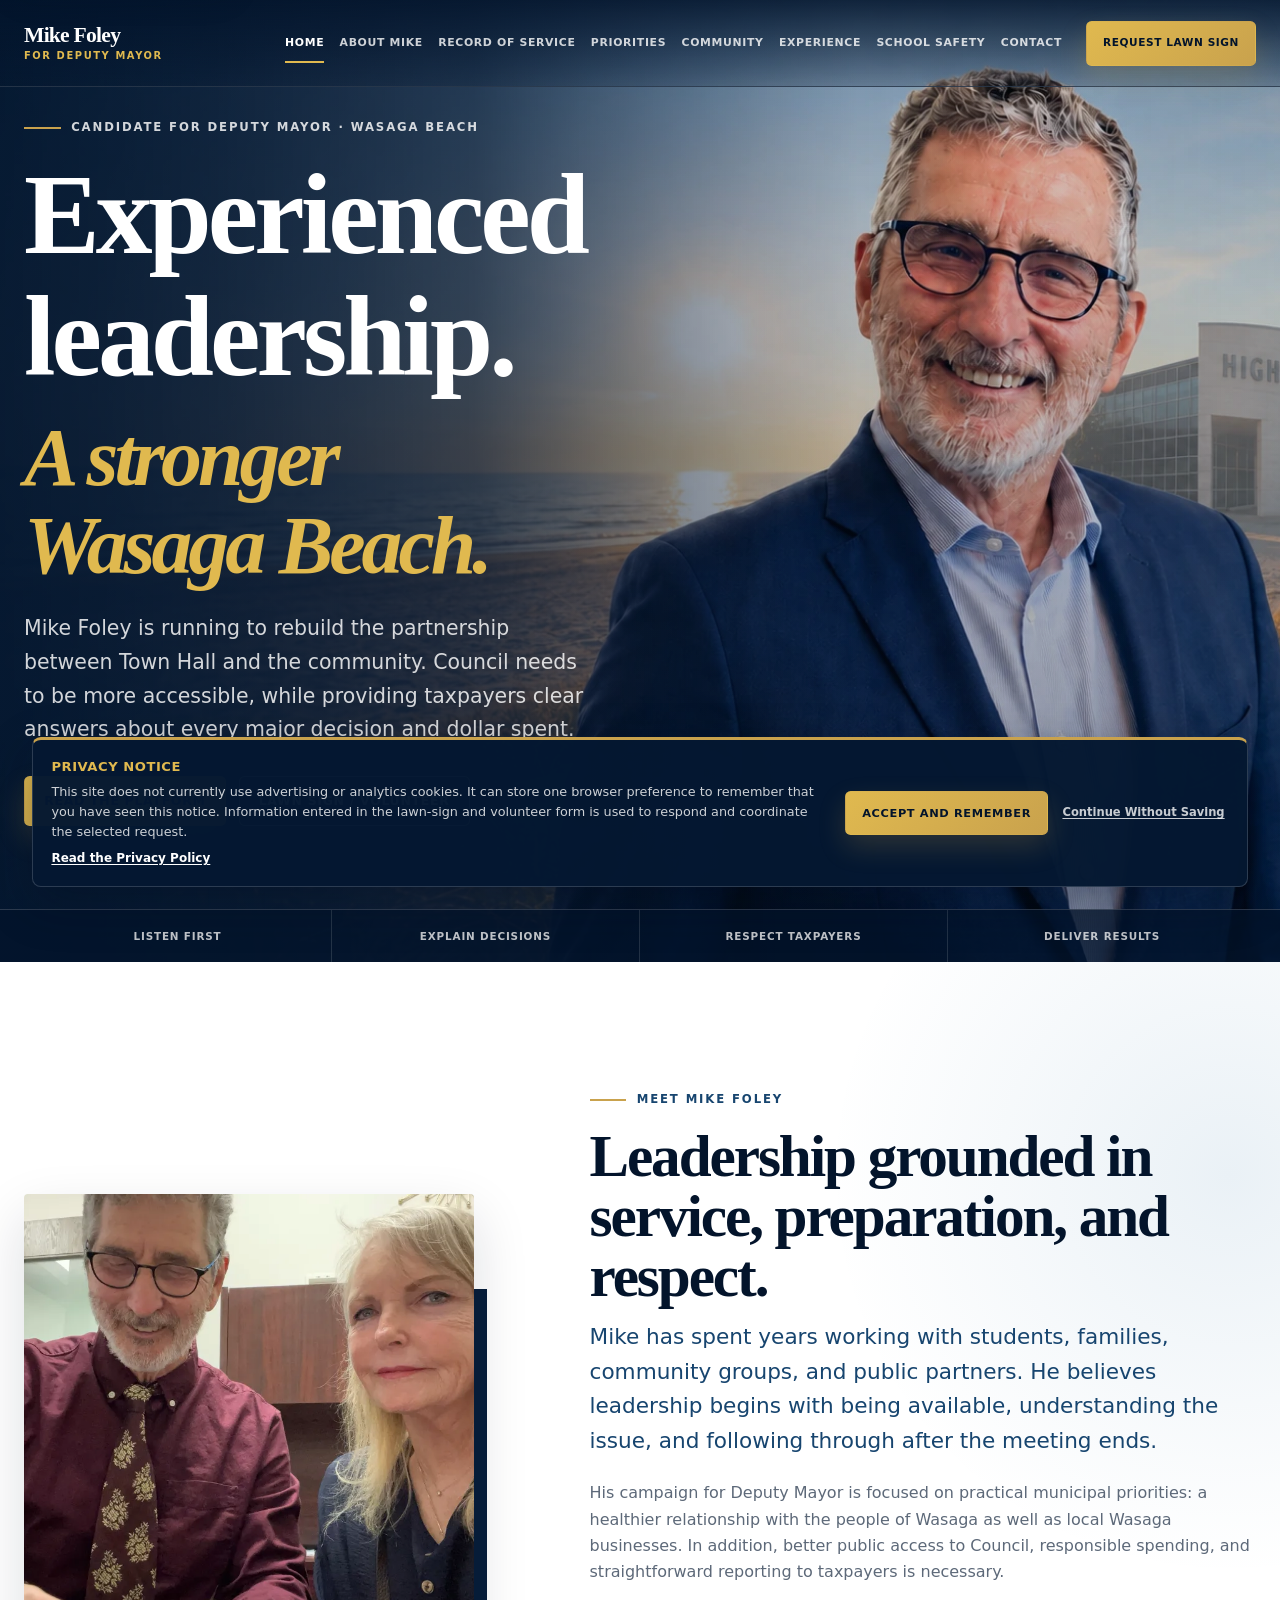
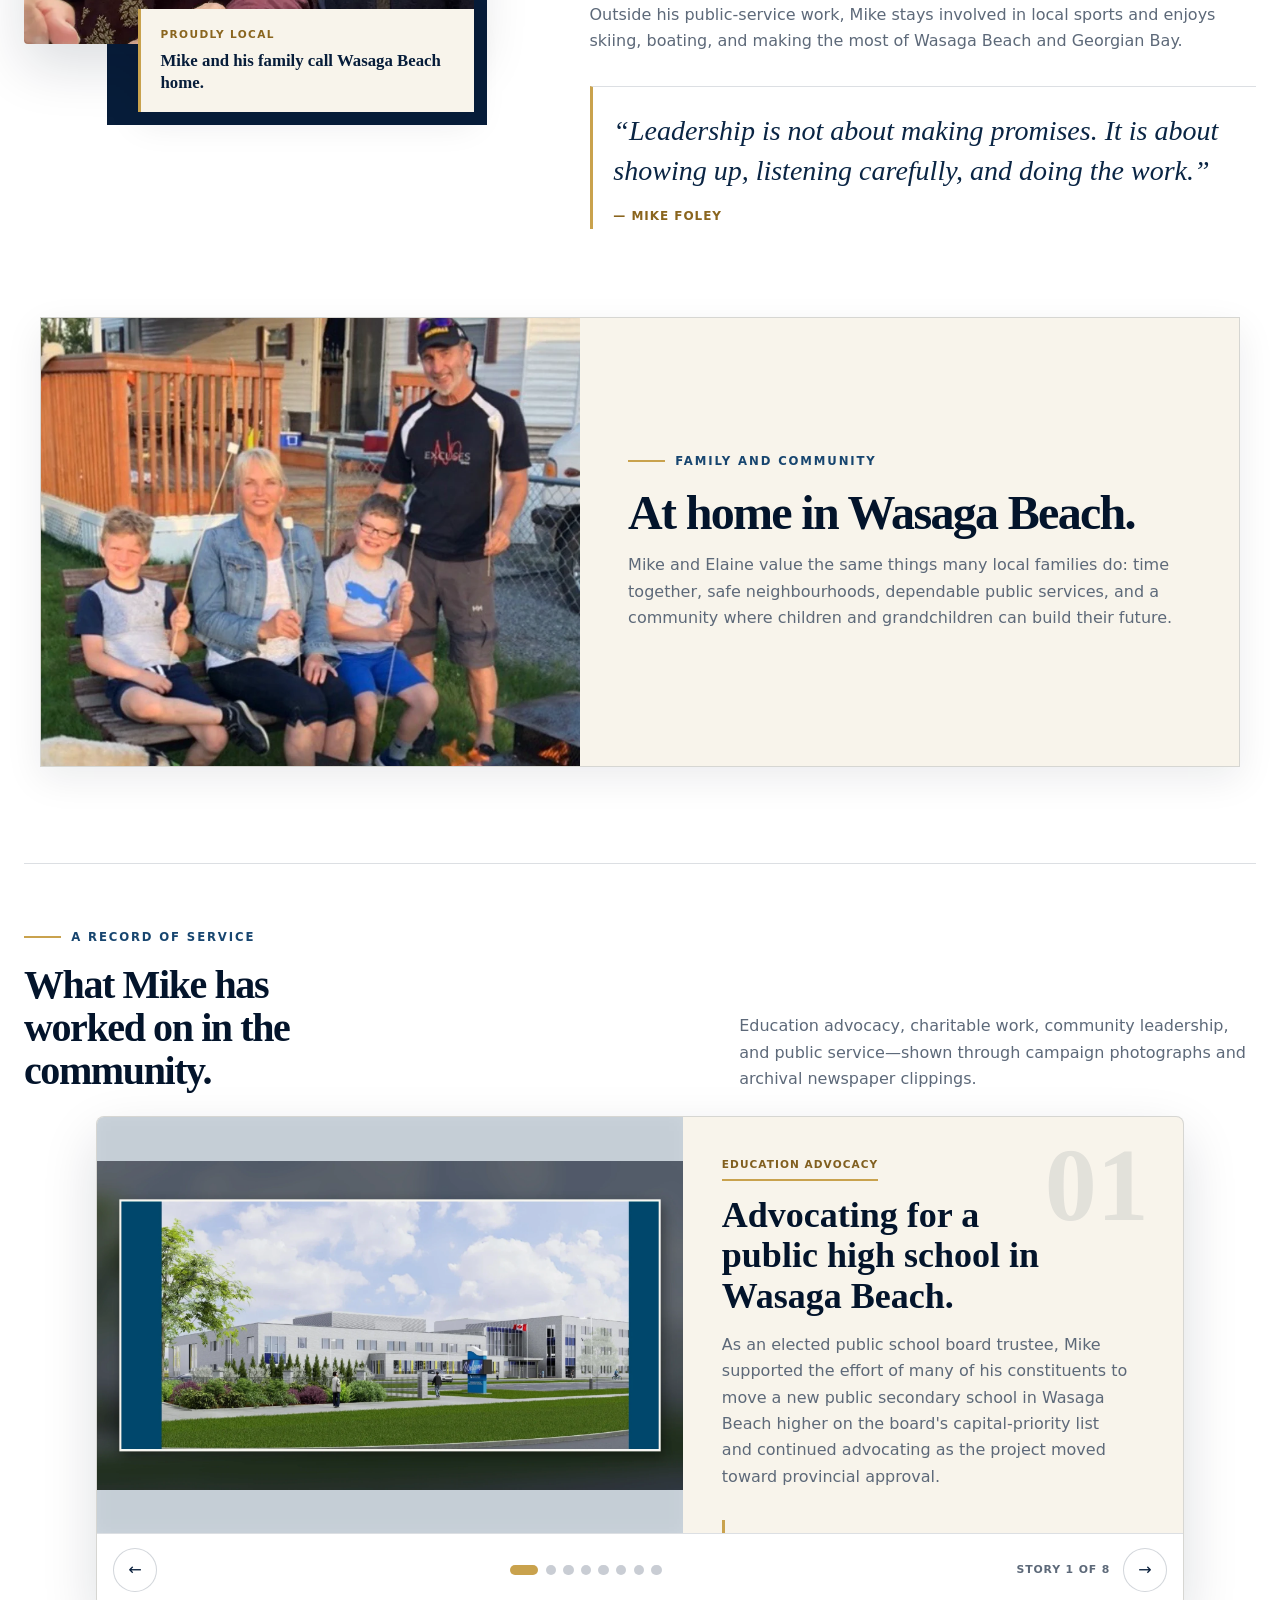
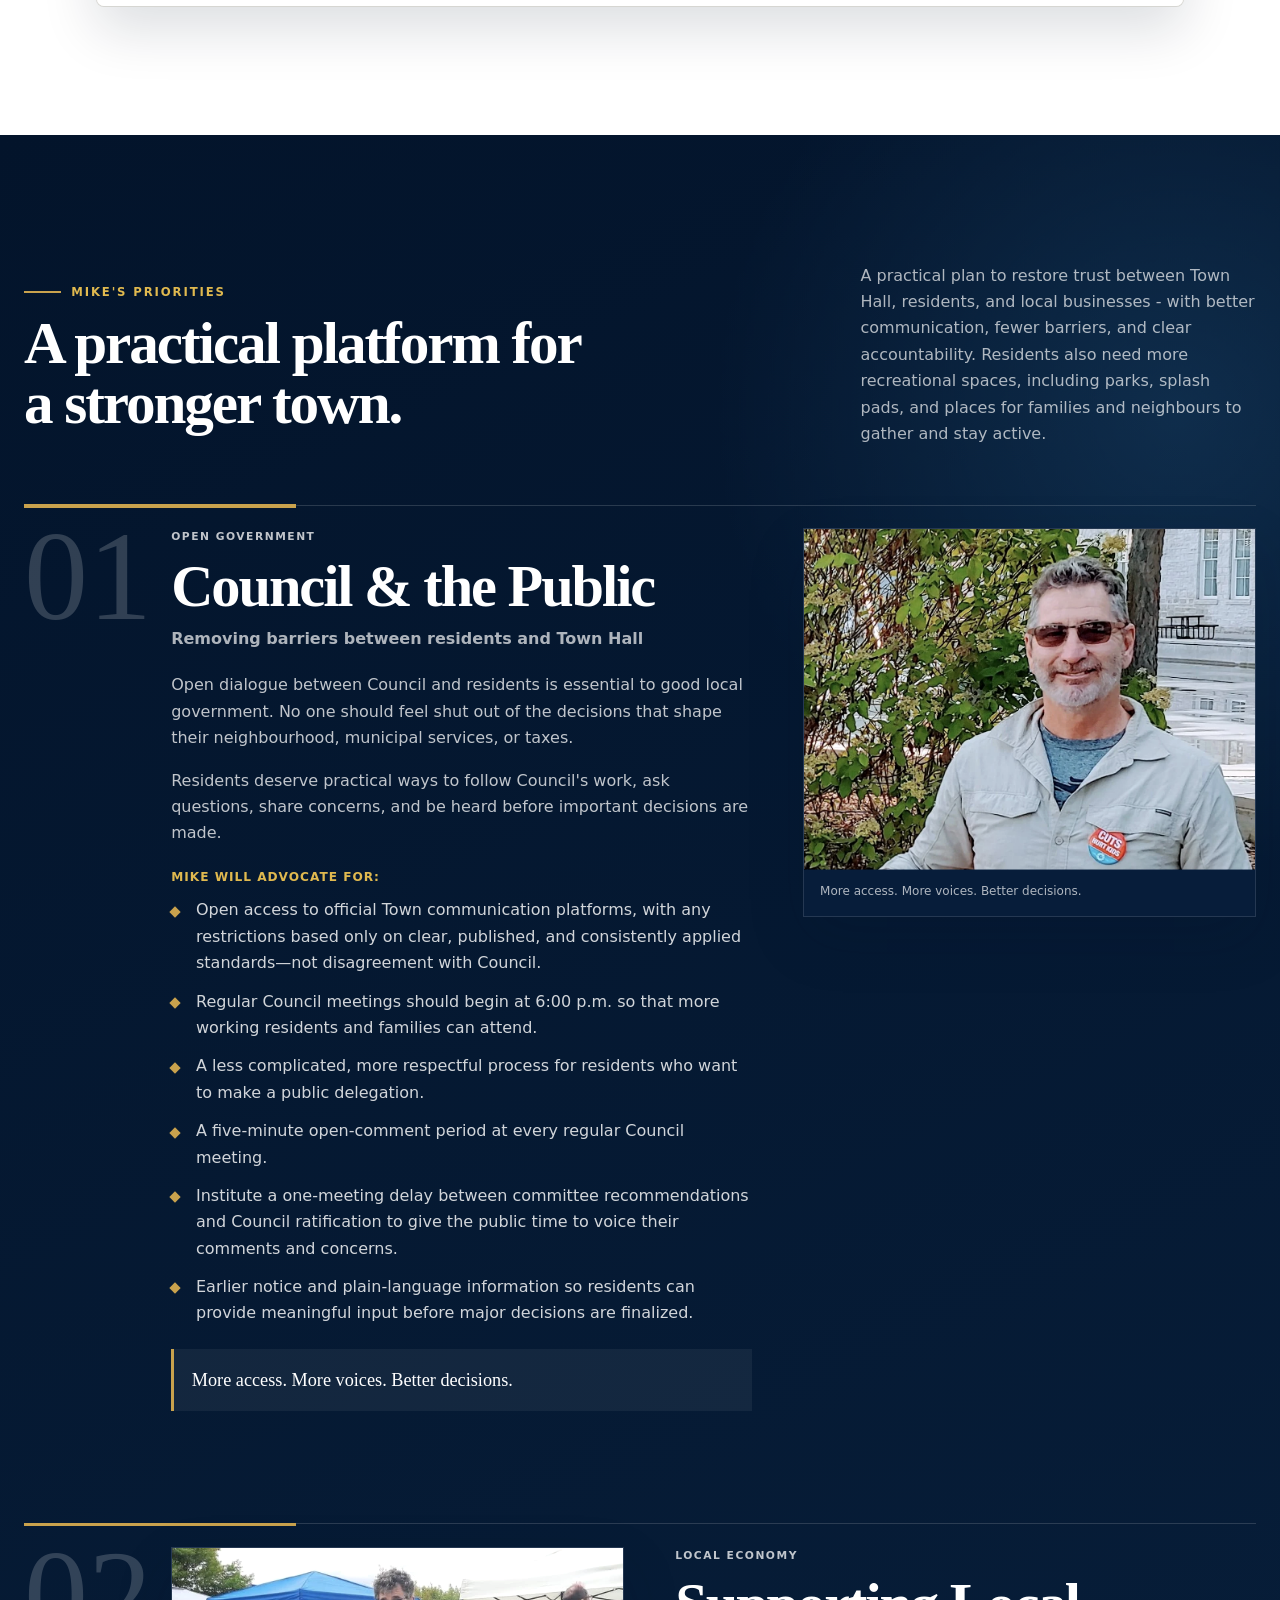
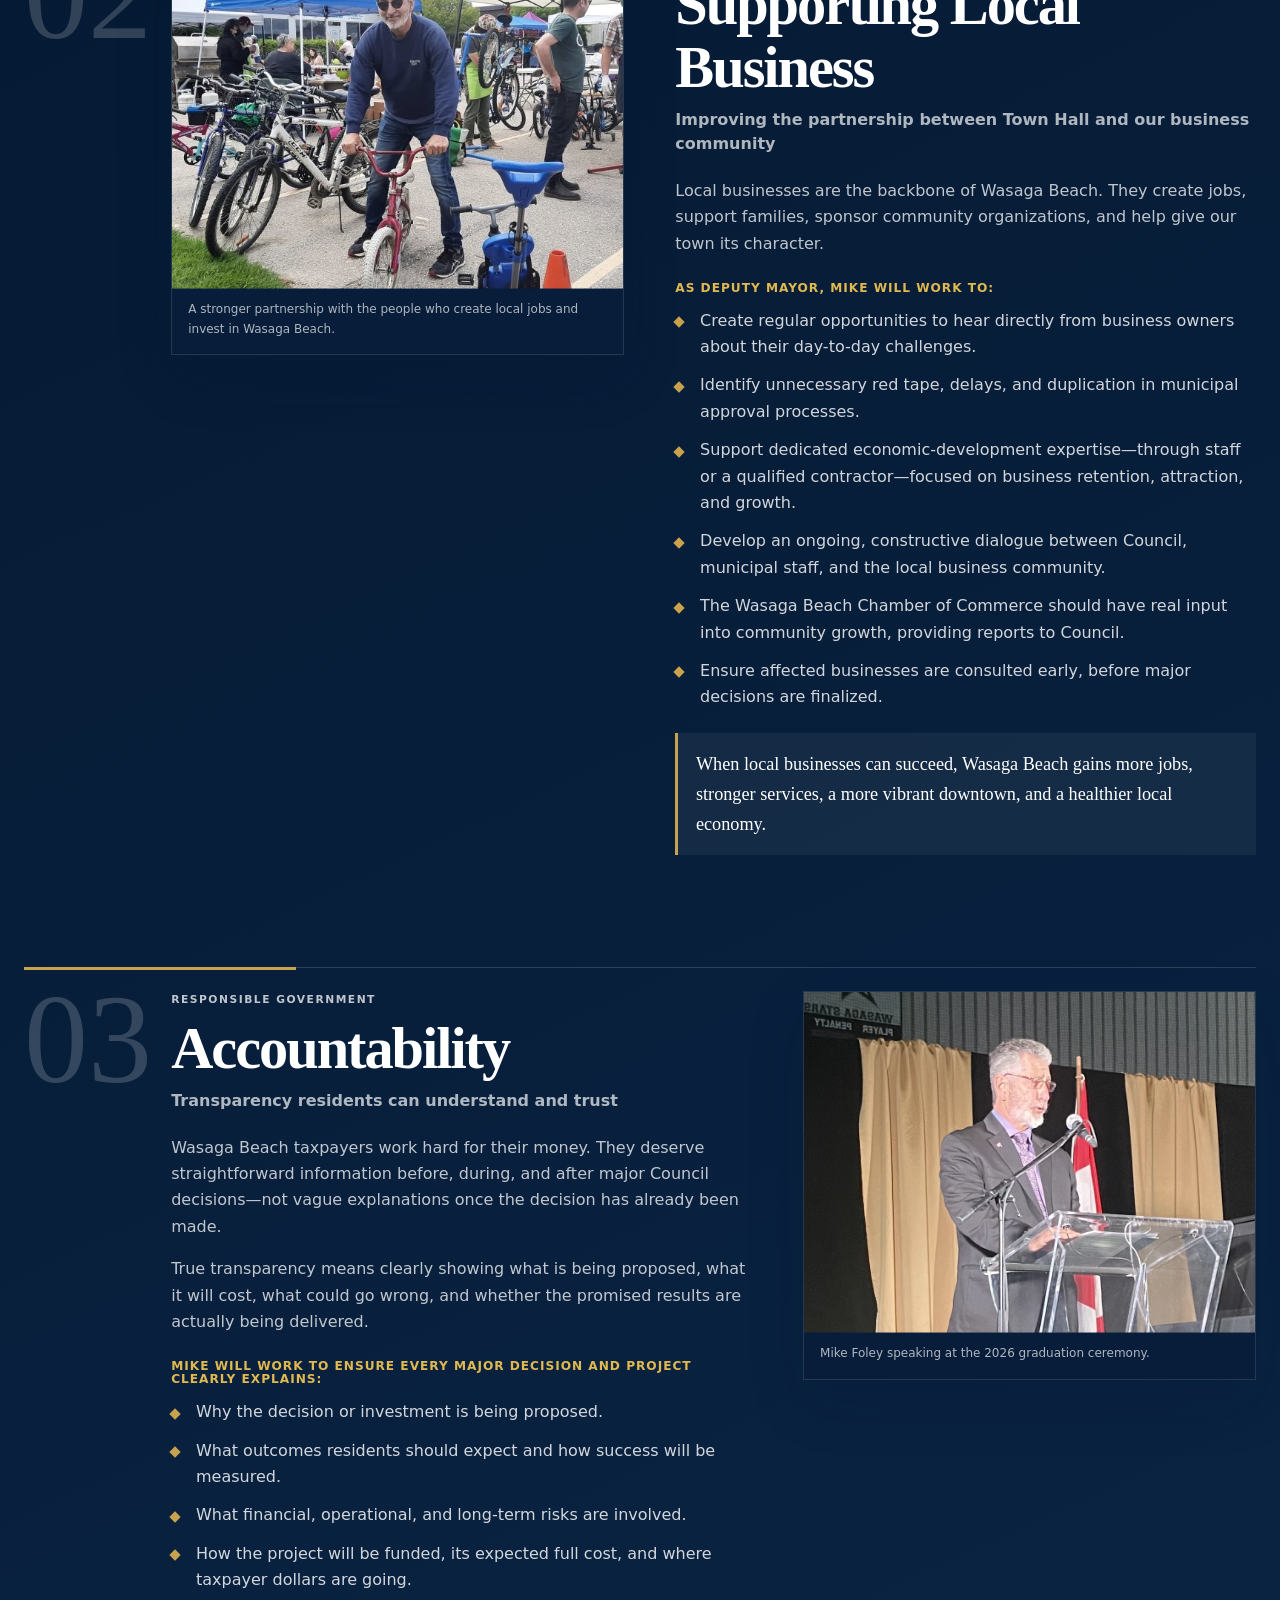
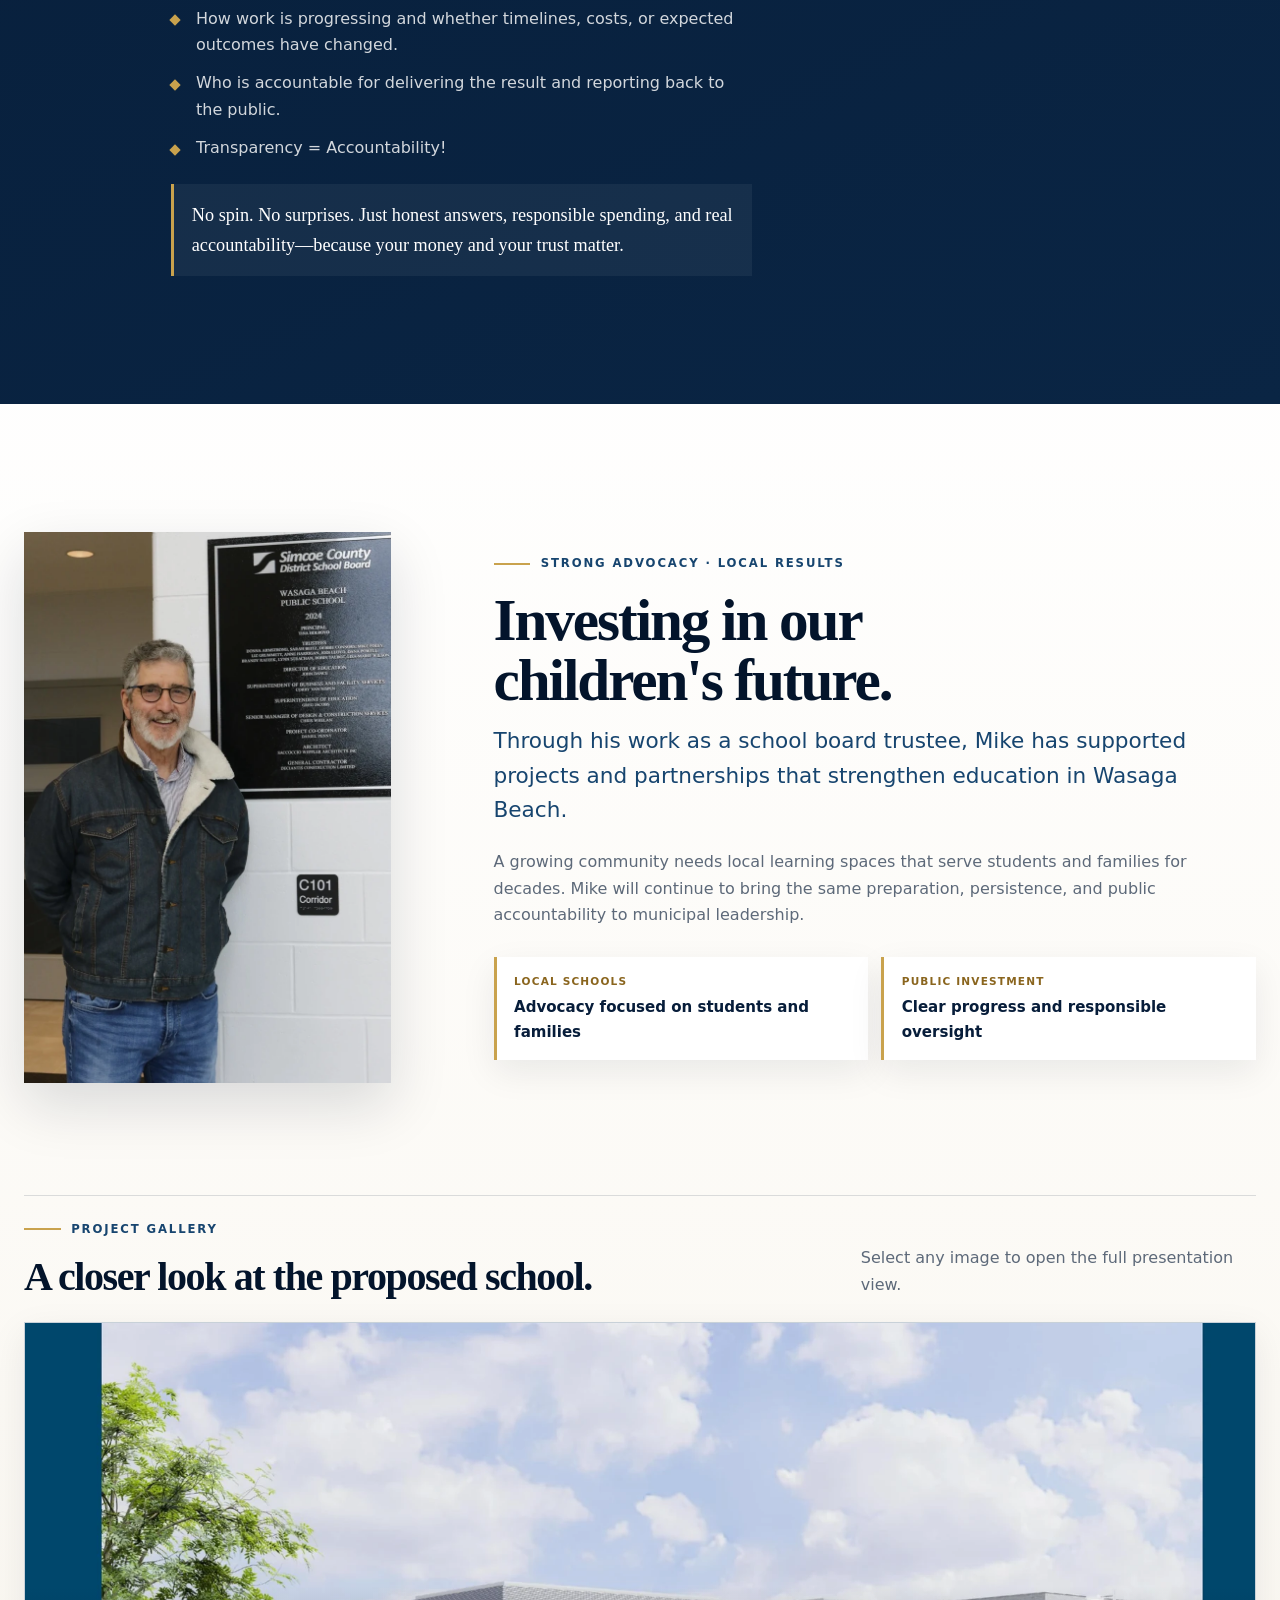
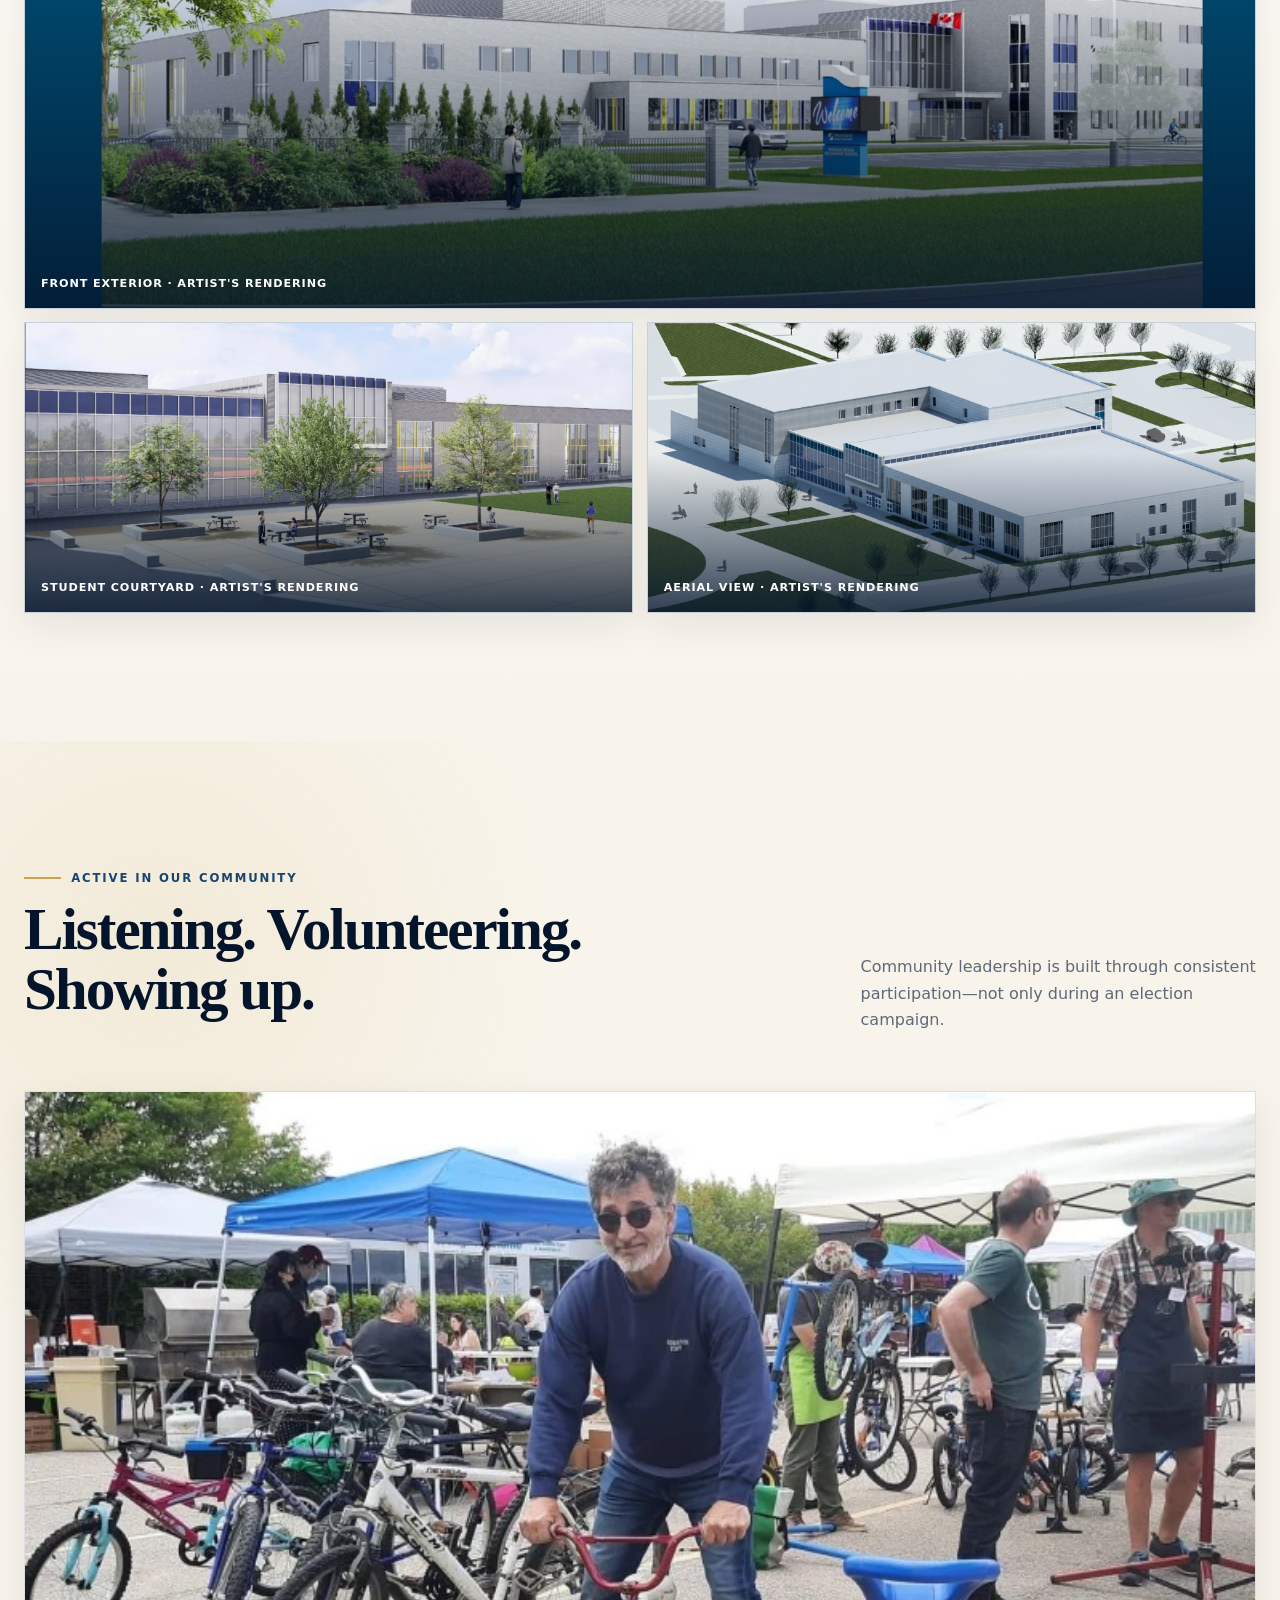
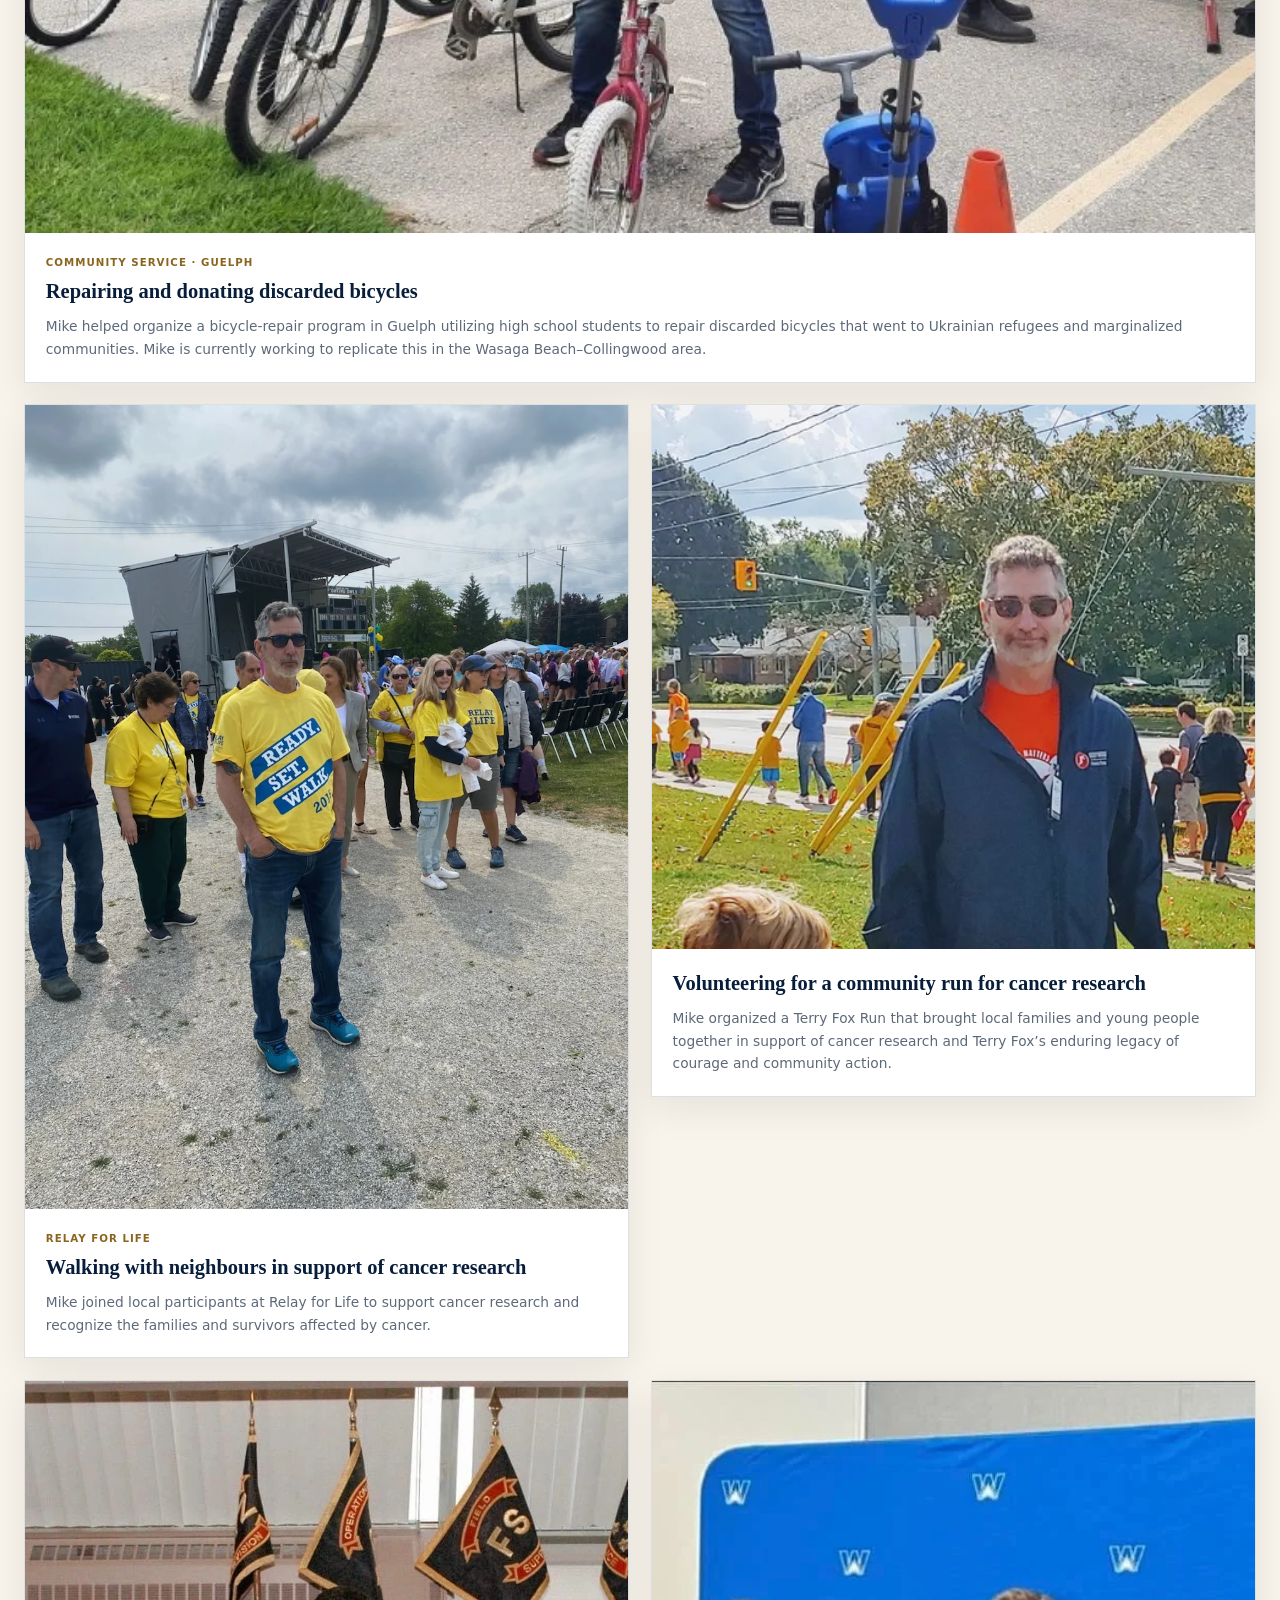
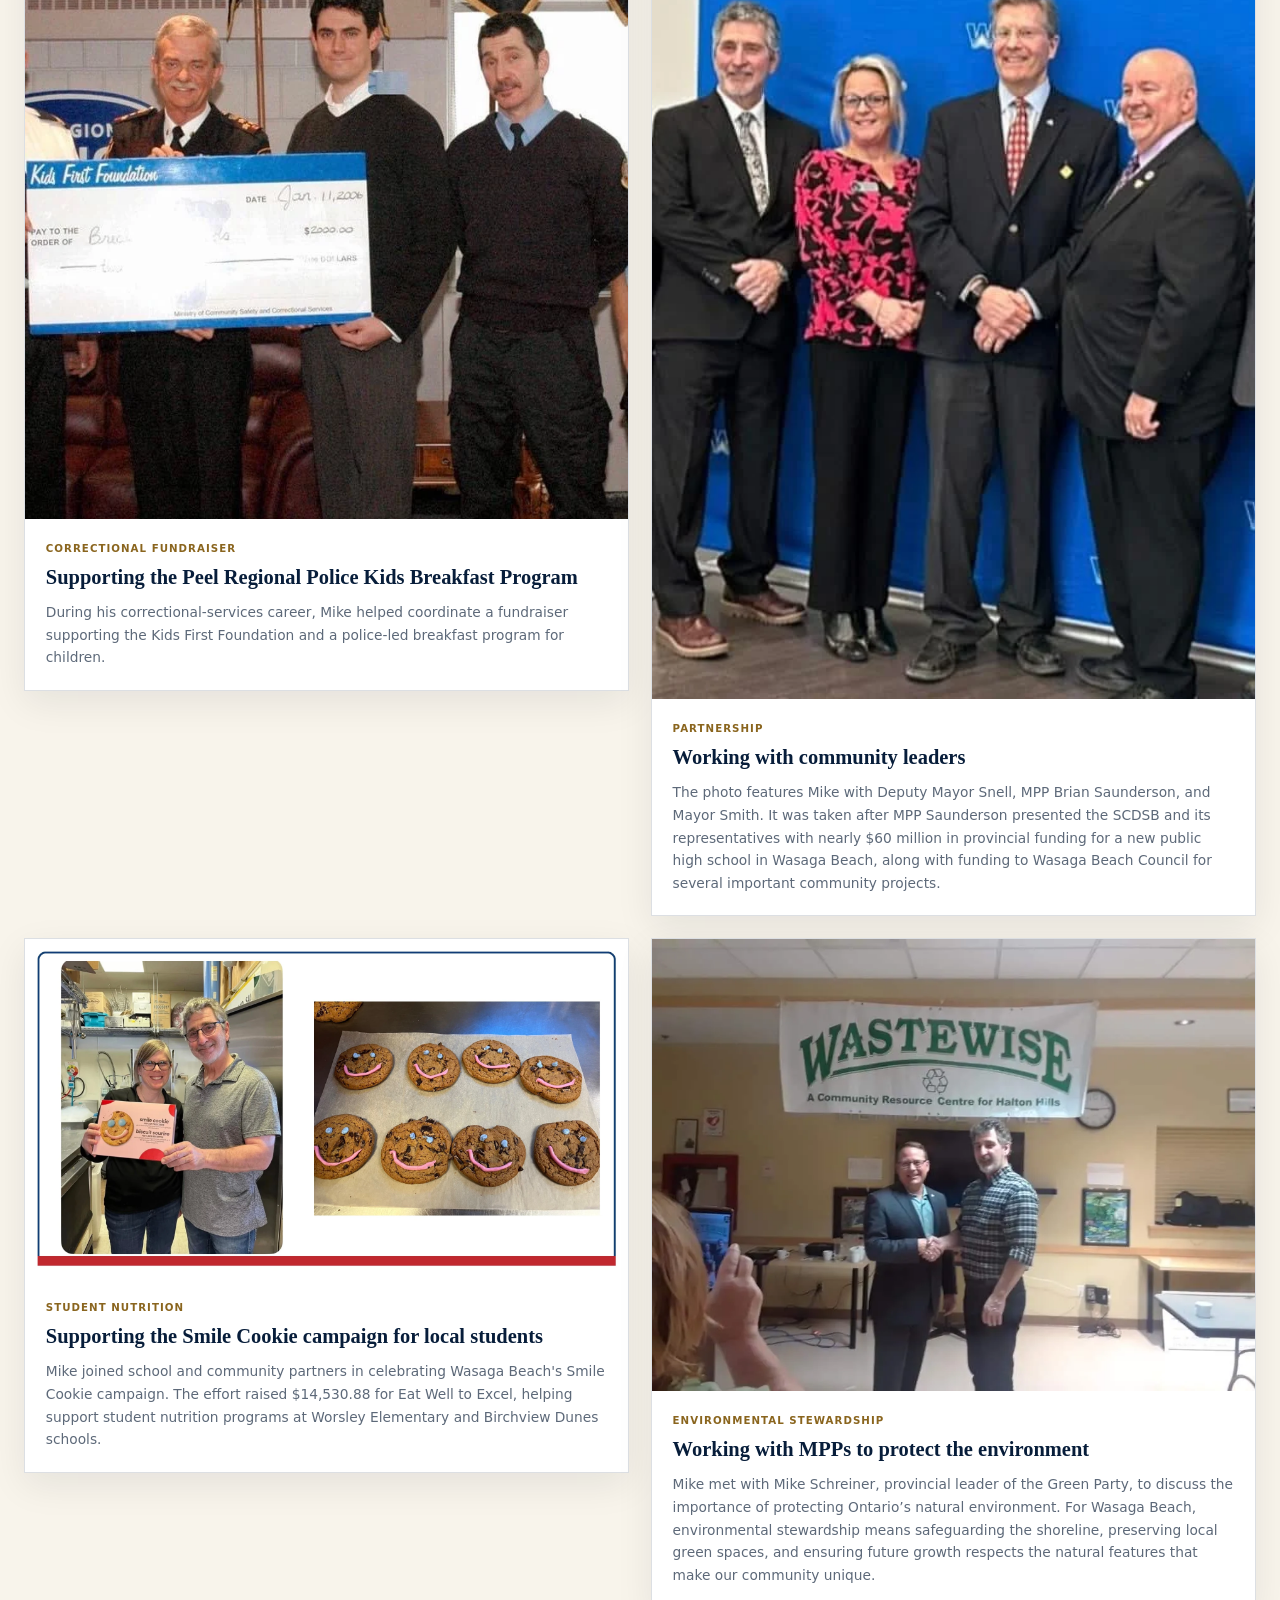
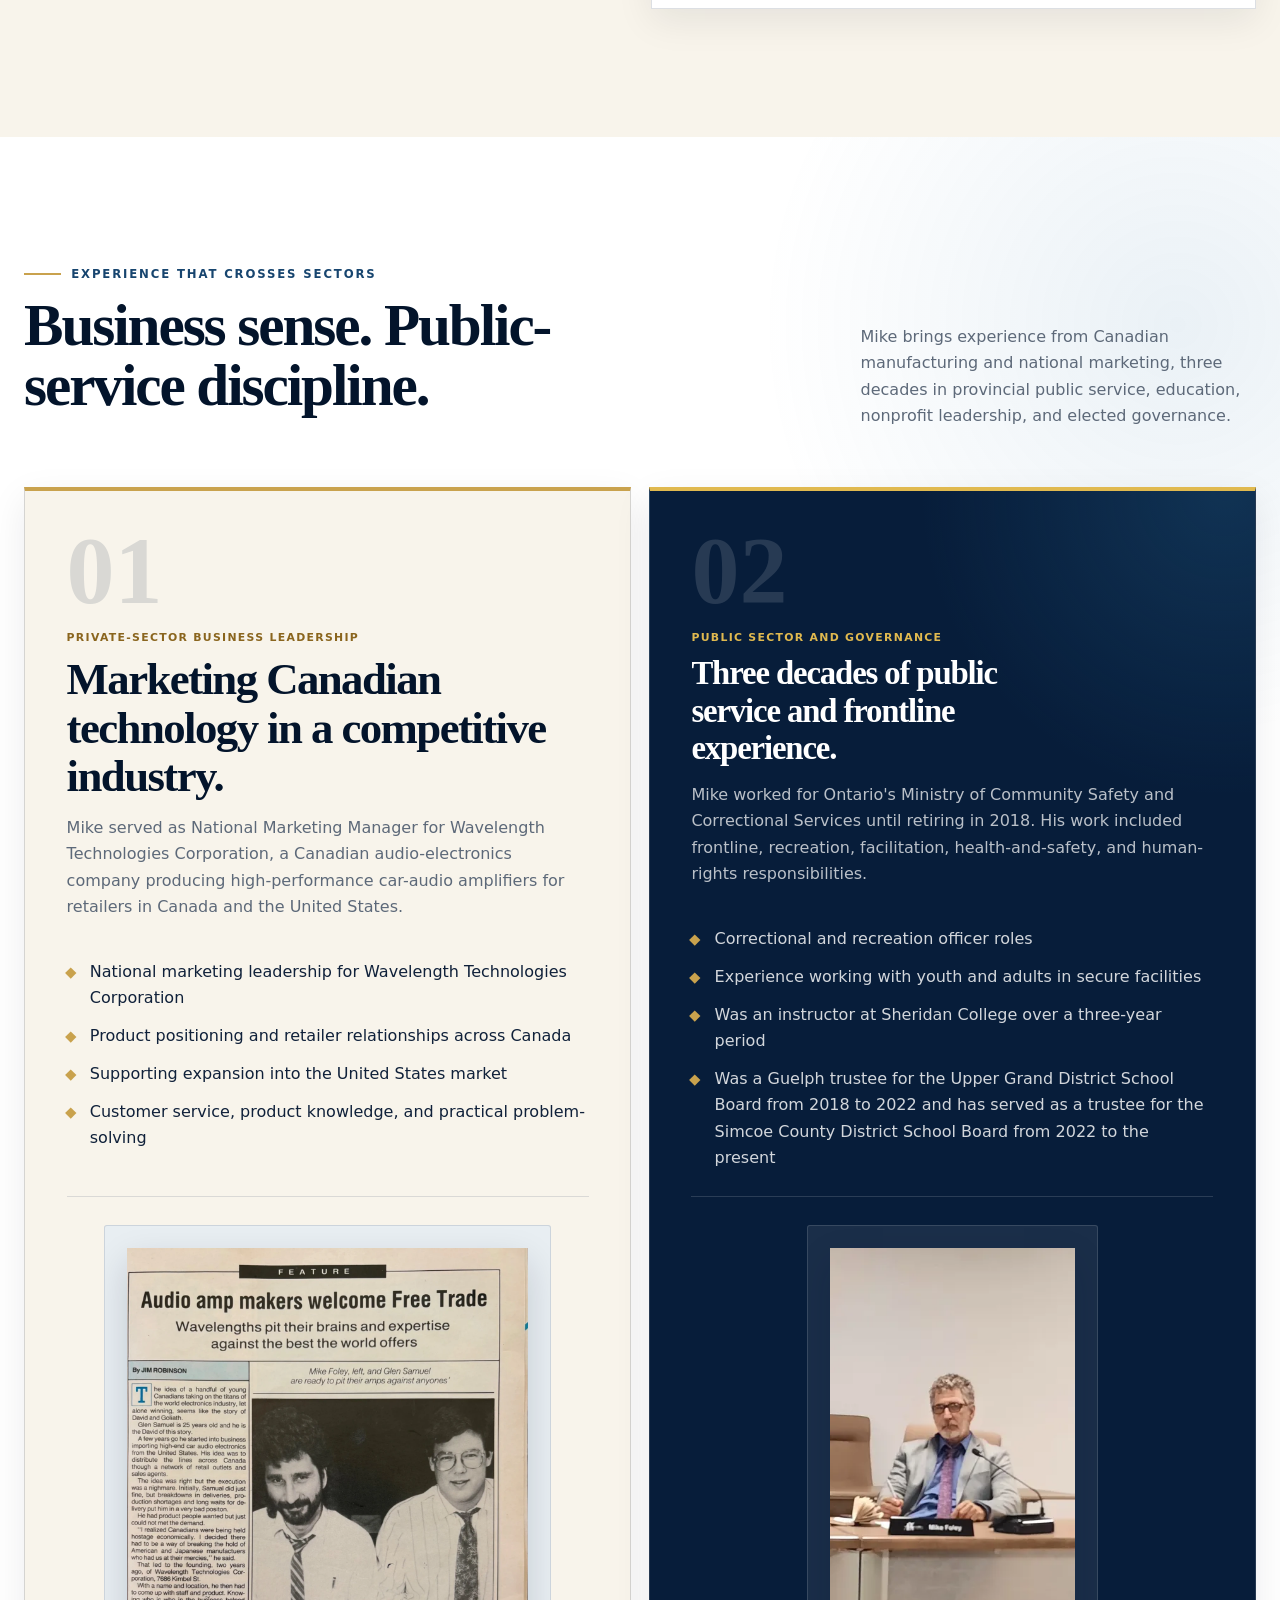
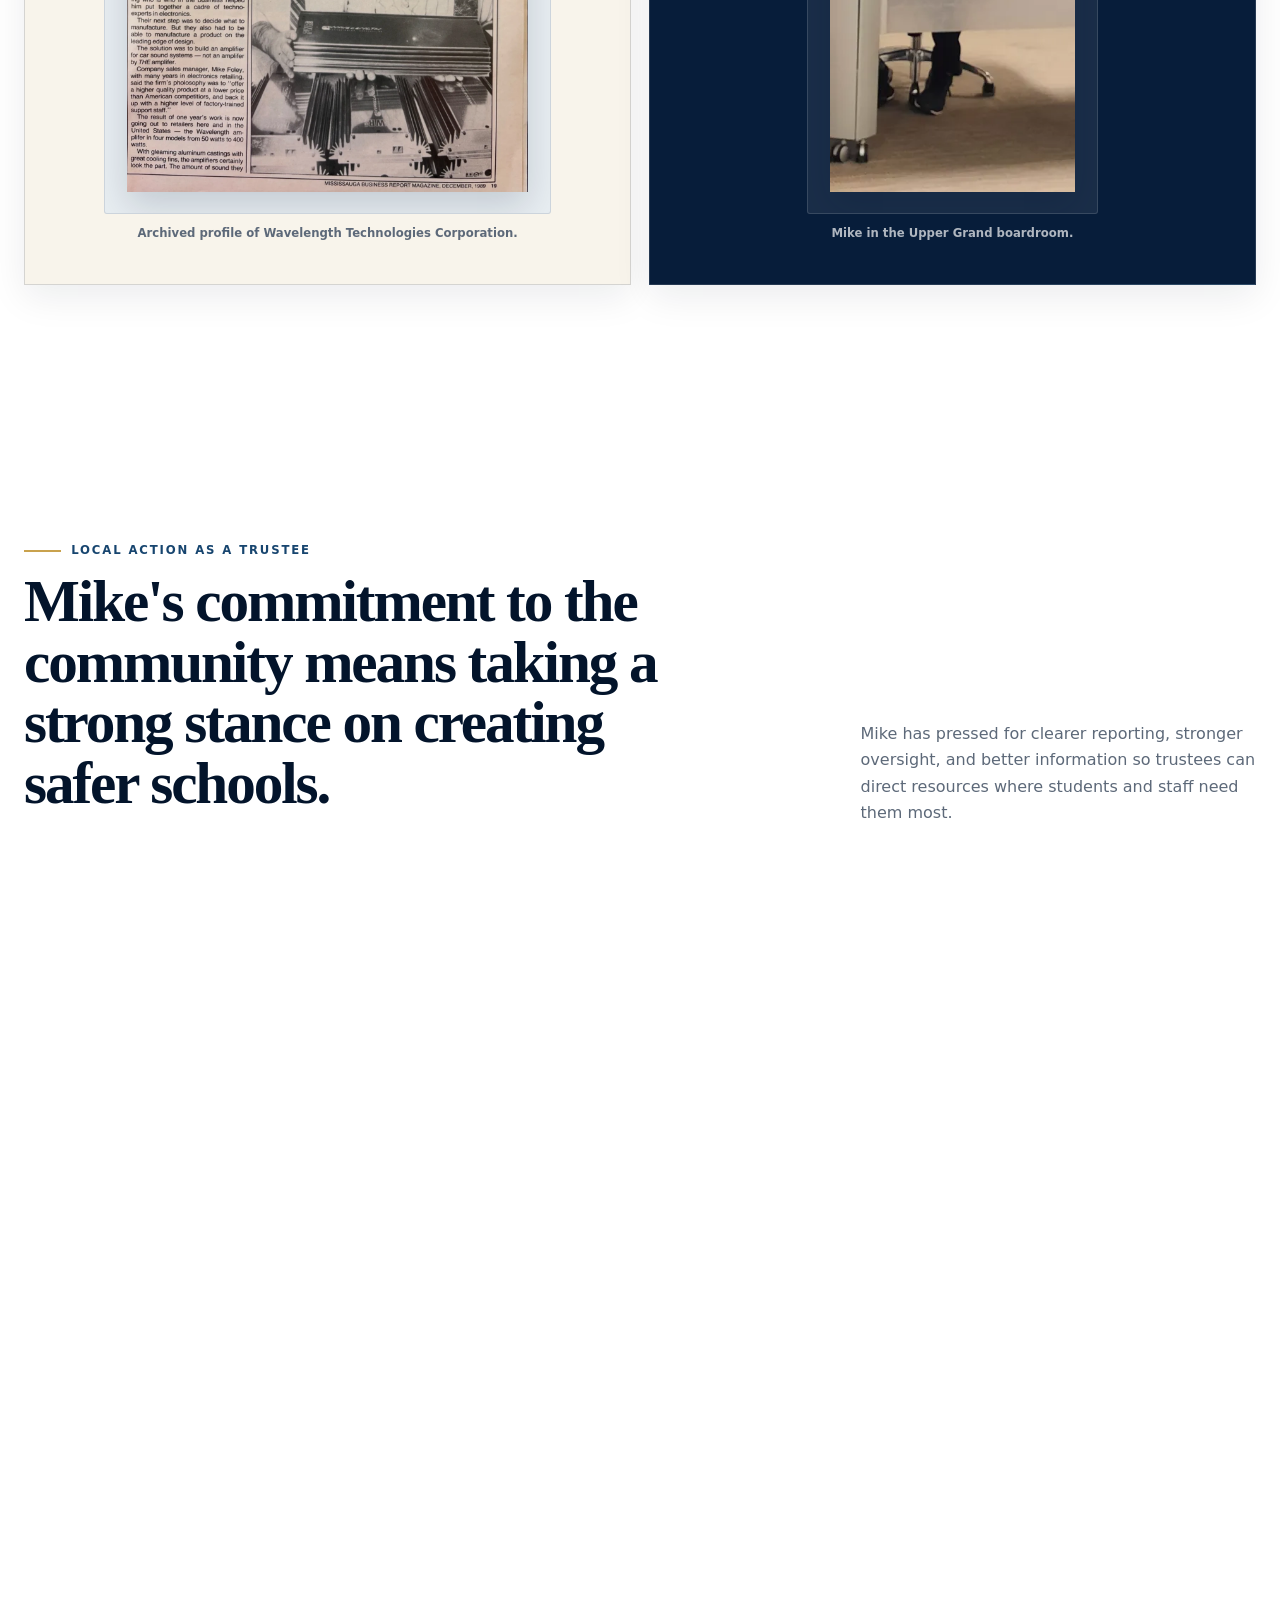
==== commit 5aba3e46: "removed carousel slide 9" ====
--- a/index.html
+++ b/index.html
@@ -516,31 +516,6 @@
          </p>
         </div>
        </article>
-       <article aria-label="9 of 9" aria-roledescription="slide" class="record-carousel__slide record-carousel__slide--document" data-record-slide="" hidden="">
-        <figure class="record-carousel__media record-carousel__media--document" style='
-                    --media-image: url("./assets/photos/beach-kids-matter-school-safety.carousel.v1.webp");
-                  '>
-         <img alt="Beach Kids Matter newspaper column discussing school safety and Mike Foley's efforts to obtain clearer reporting about violence in local schools" class="record-carousel__image record-carousel__image--document" decoding="async" height="1080" loading="lazy" src="./assets/photos/beach-kids-matter-school-safety.carousel.v1.webp" width="1920"/>
-        </figure>
-        <div class="record-carousel__content">
-         <span class="record-carousel__number">
-          09
-         </span>
-         <p class="record-carousel__tag">
-          School safety
-         </p>
-         <h4>
-          Bringing school-safety concerns into the open.
-         </h4>
-         <p>
-          The column highlighted Mike's efforts to obtain fuller
-                    reporting on violent incidents and raise concerns identified
-                    through school climate surveys. His position was clear:
-                    students and staff deserve safe learning environments and
-                    transparent public accountability.
-         </p>
-        </div>
-       </article>
       </div>
       <div class="record-carousel__navigation">
        <button aria-label="Previous community story" class="record-carousel__arrow" data-record-previous="" type="button">
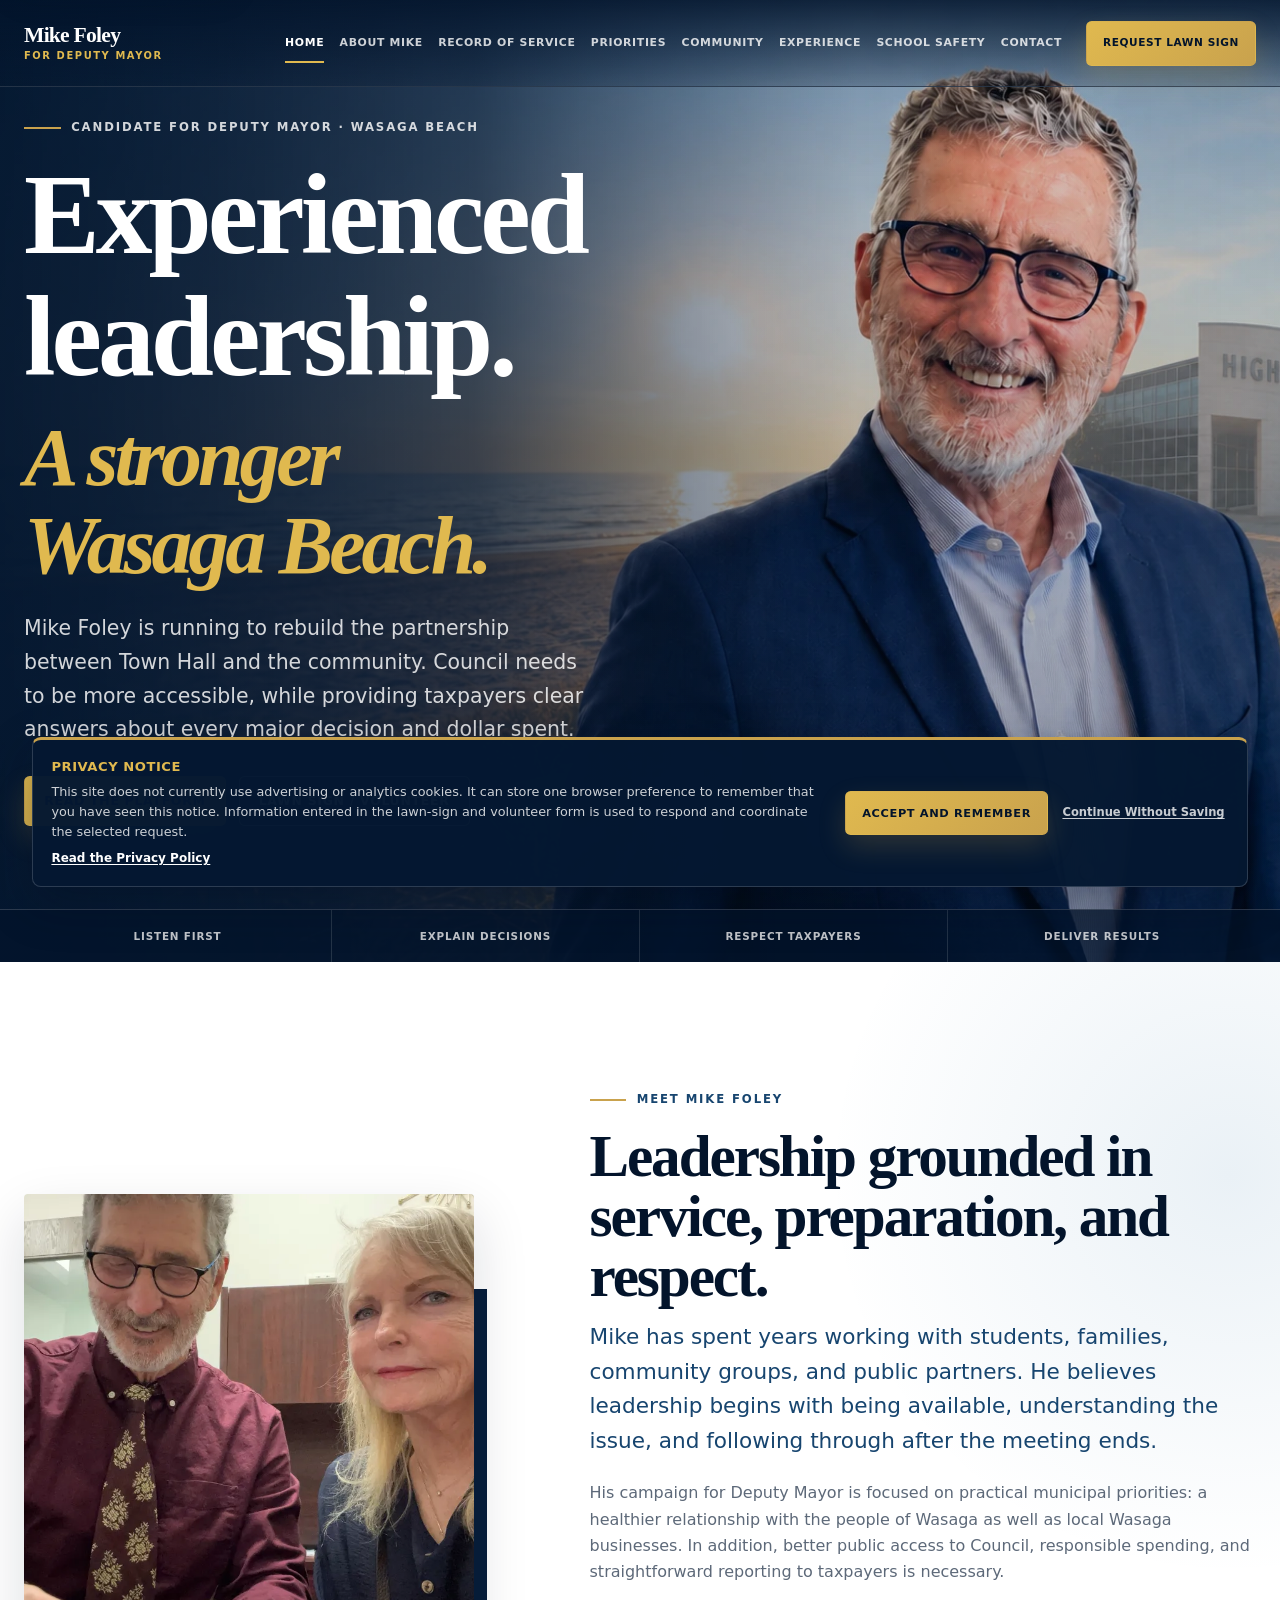
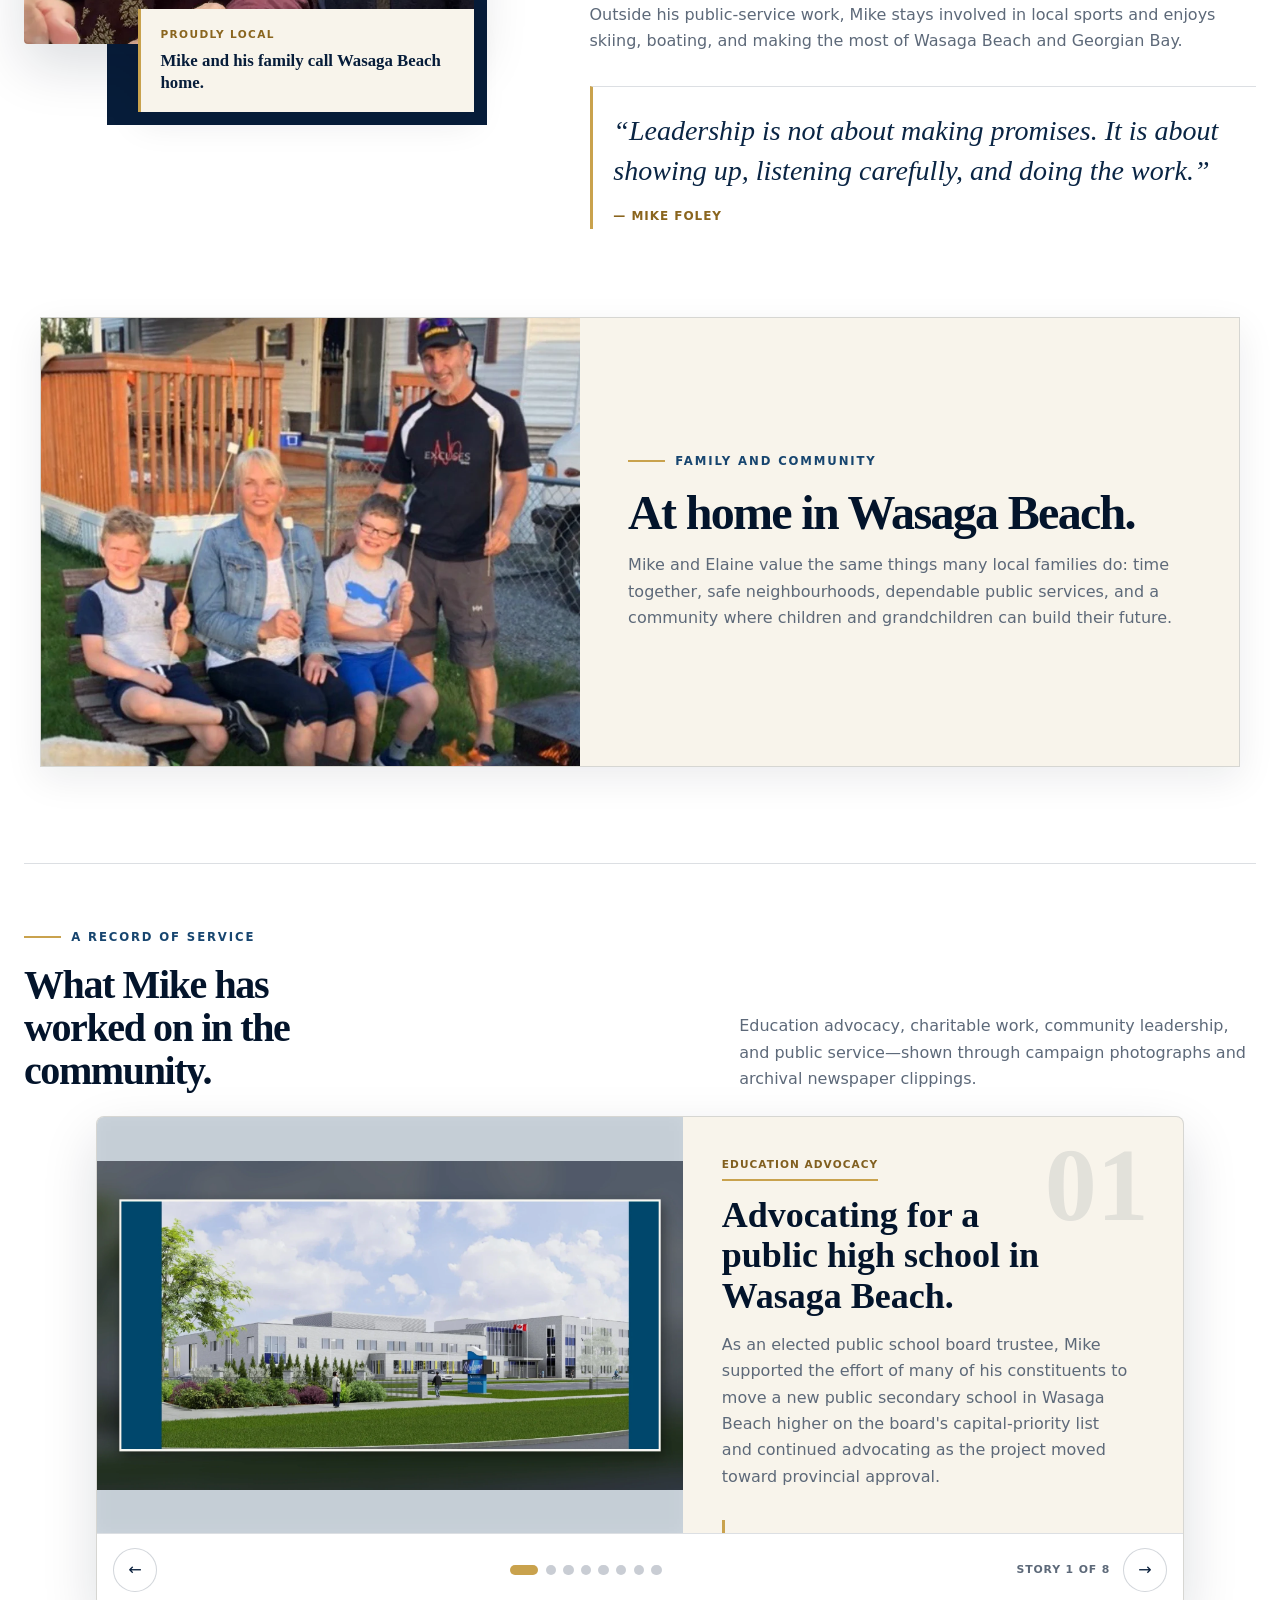
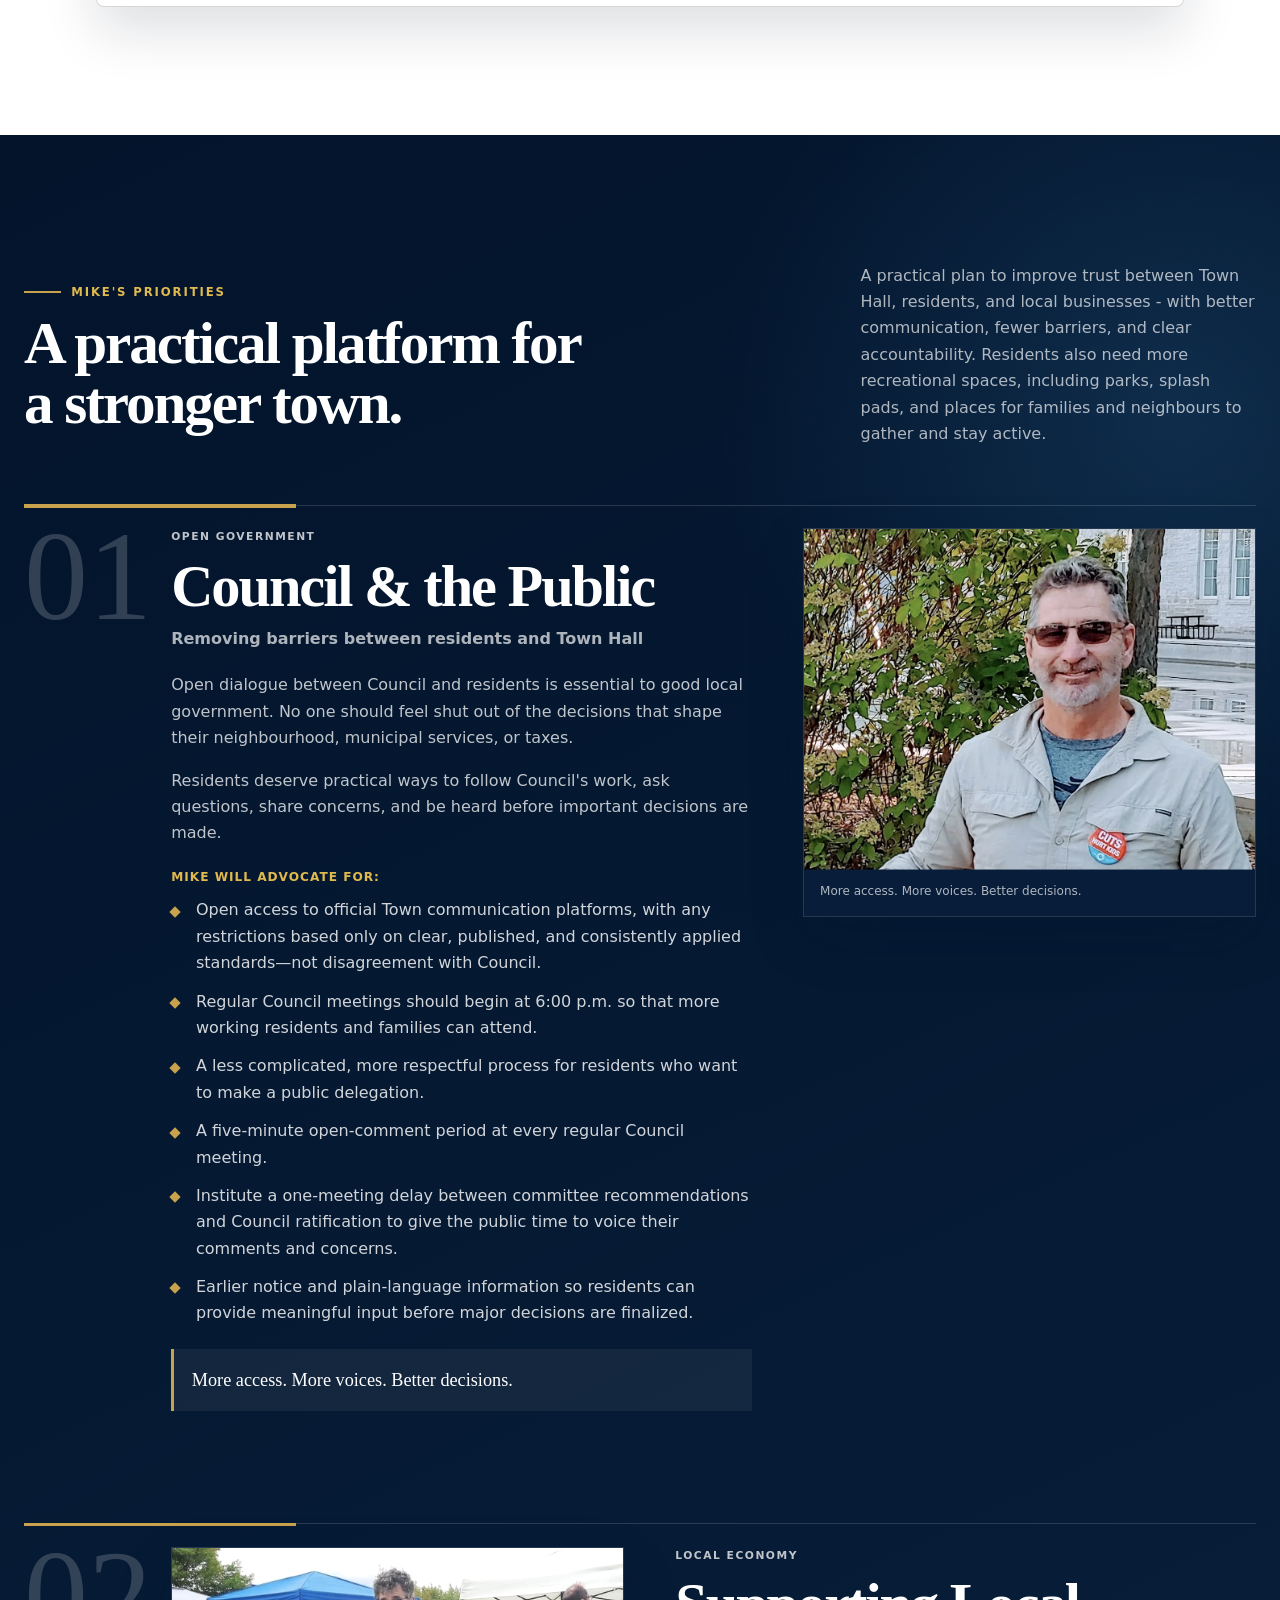
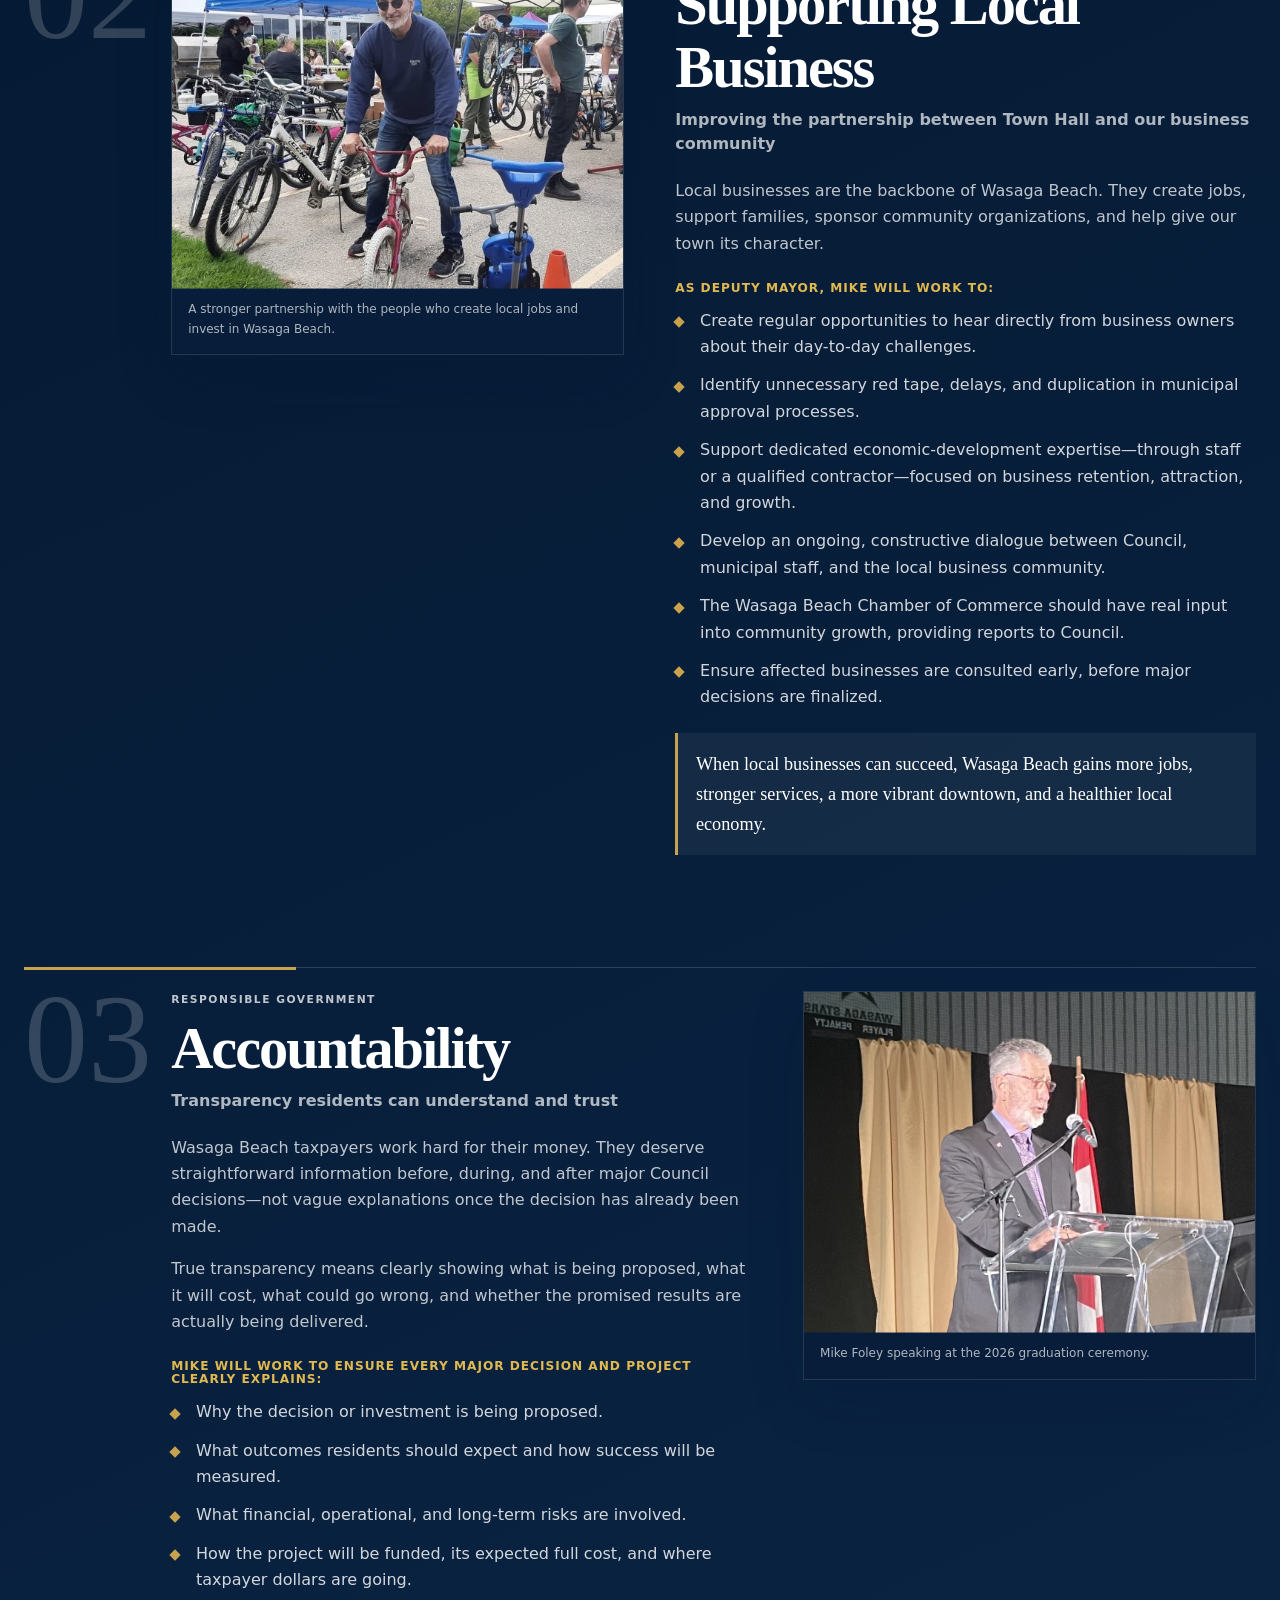
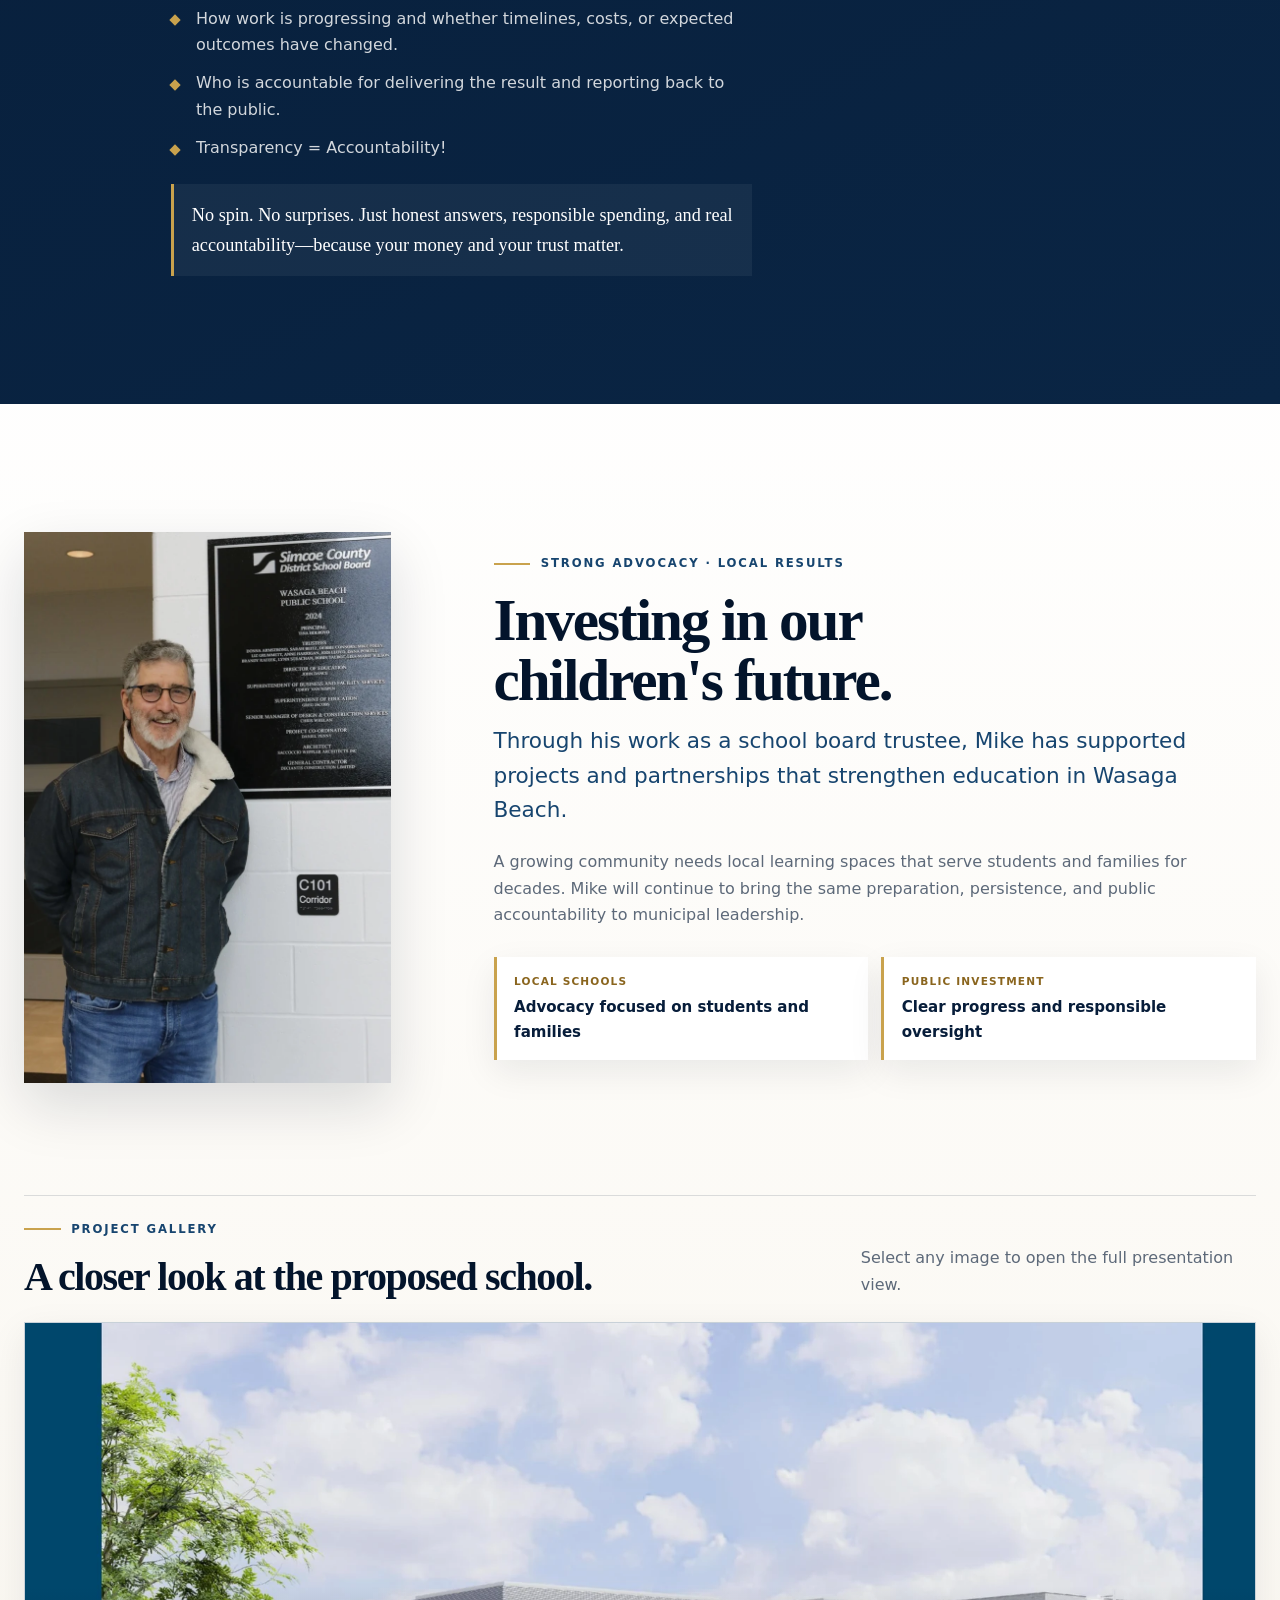
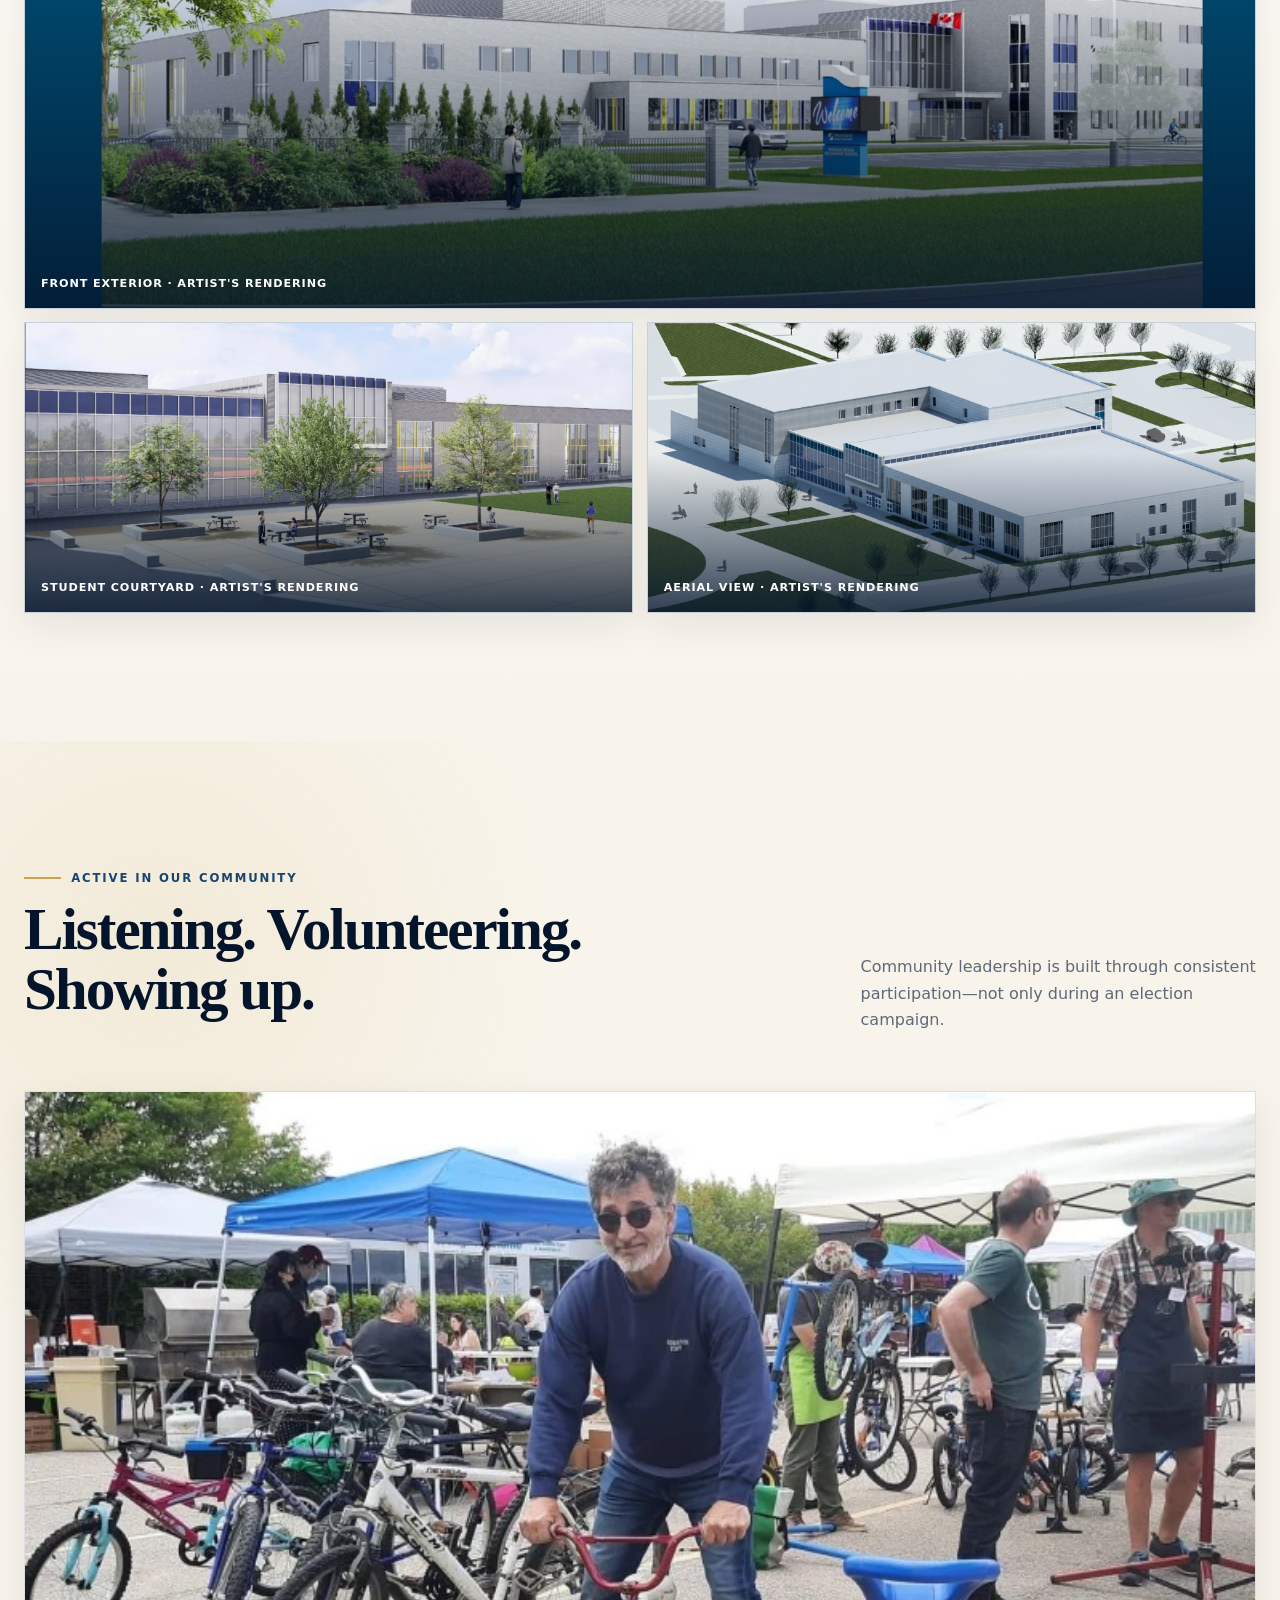
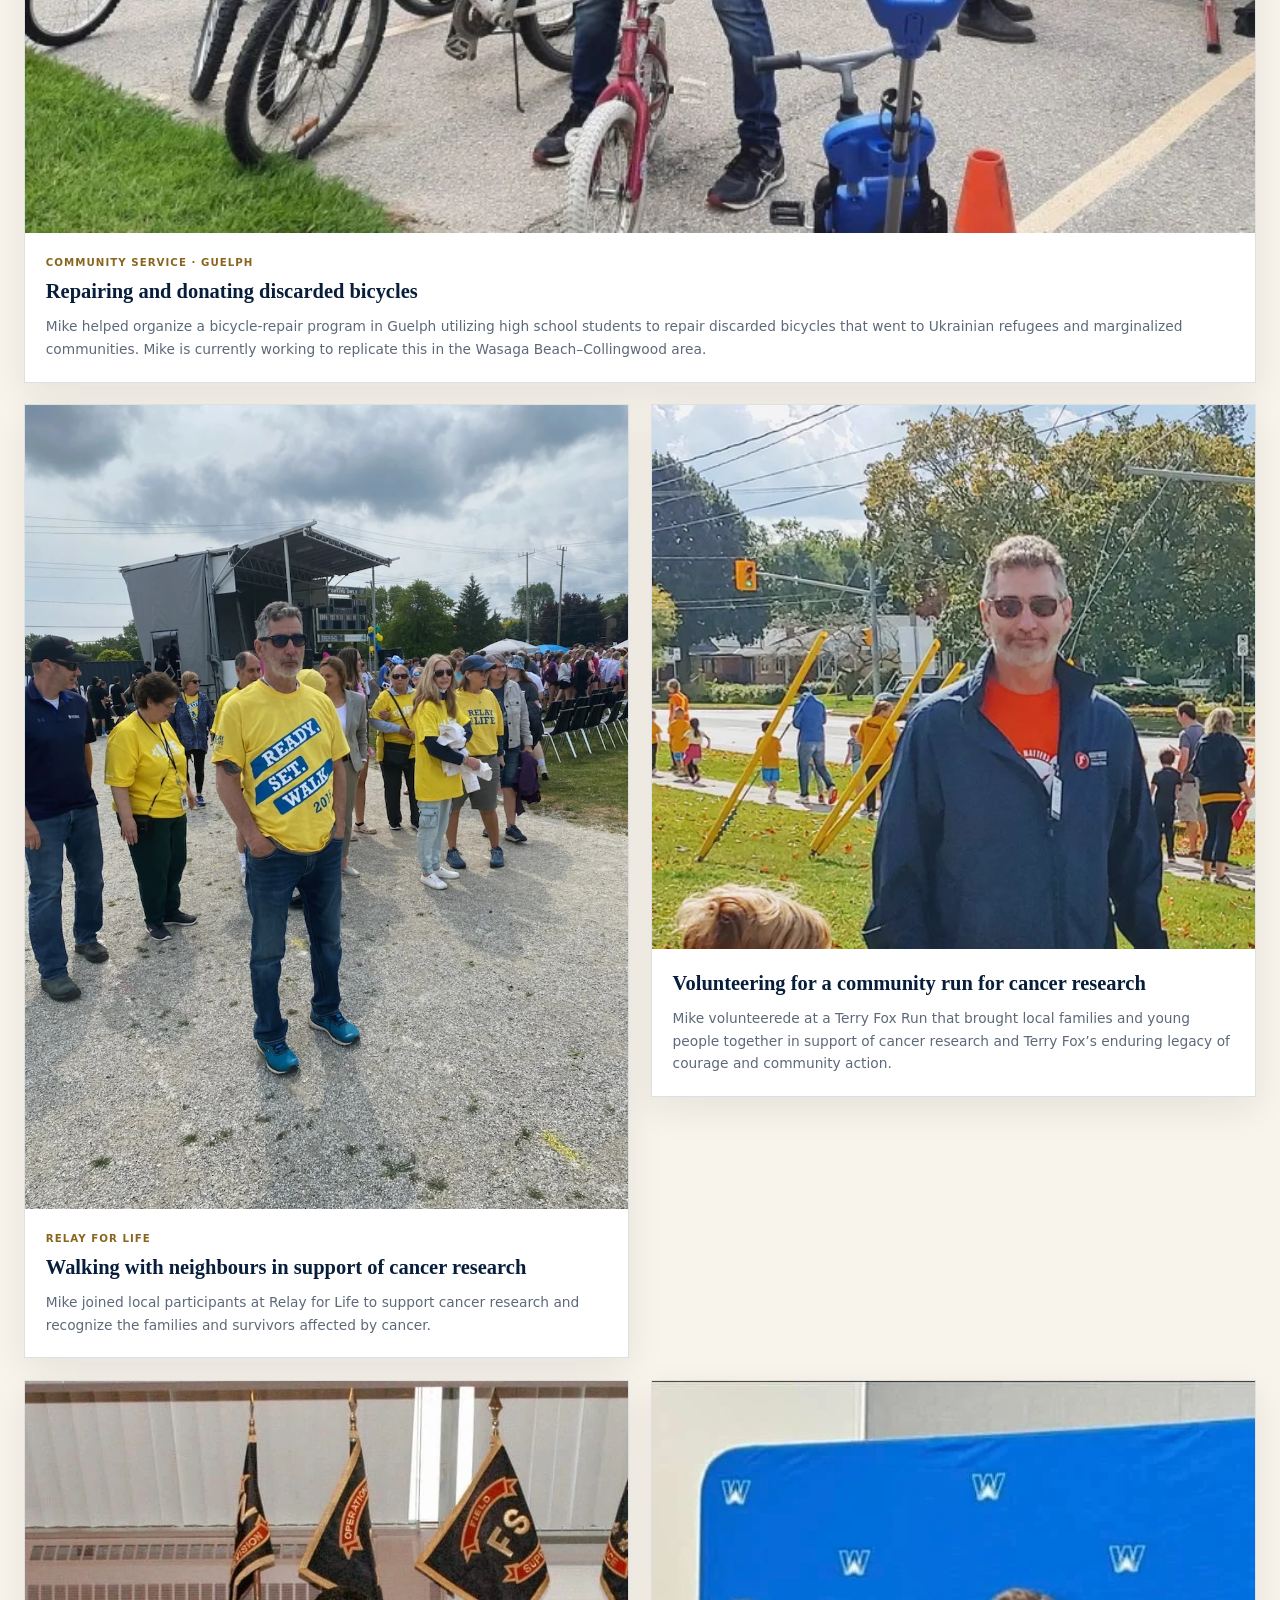
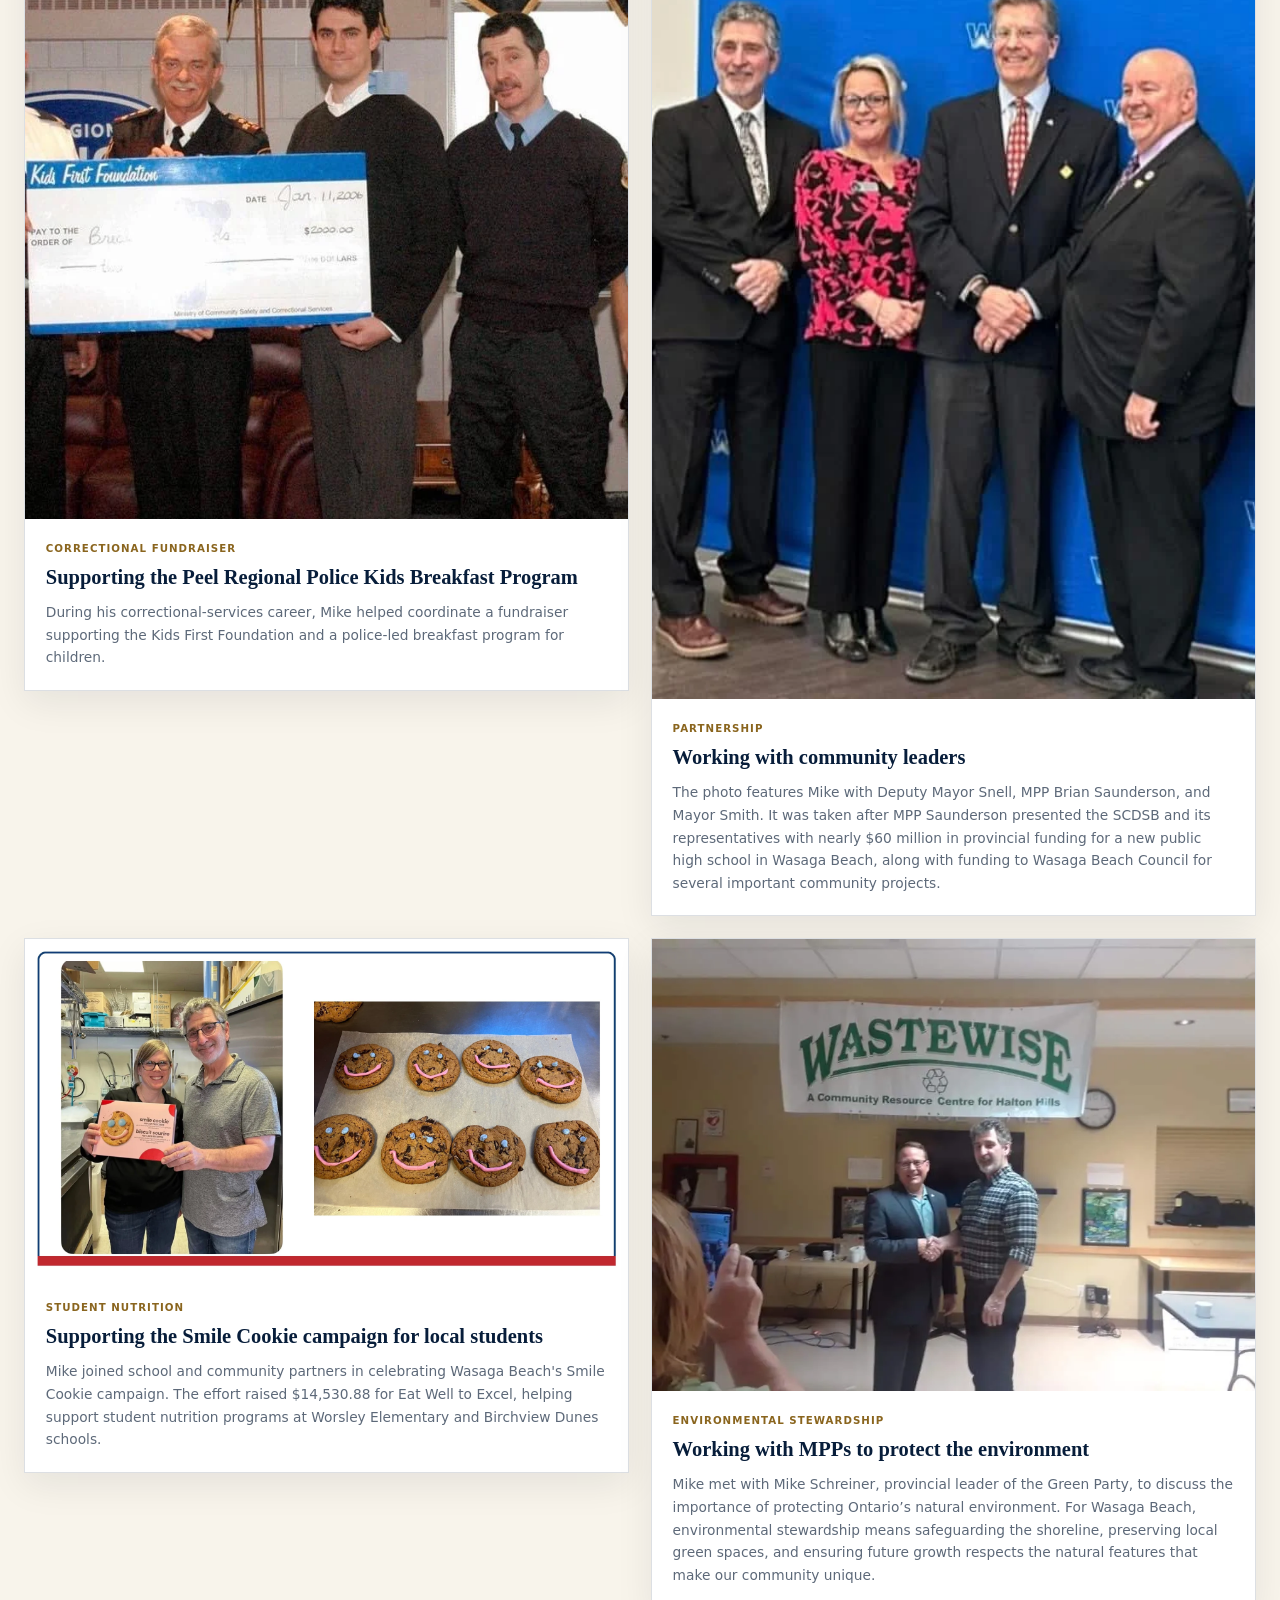
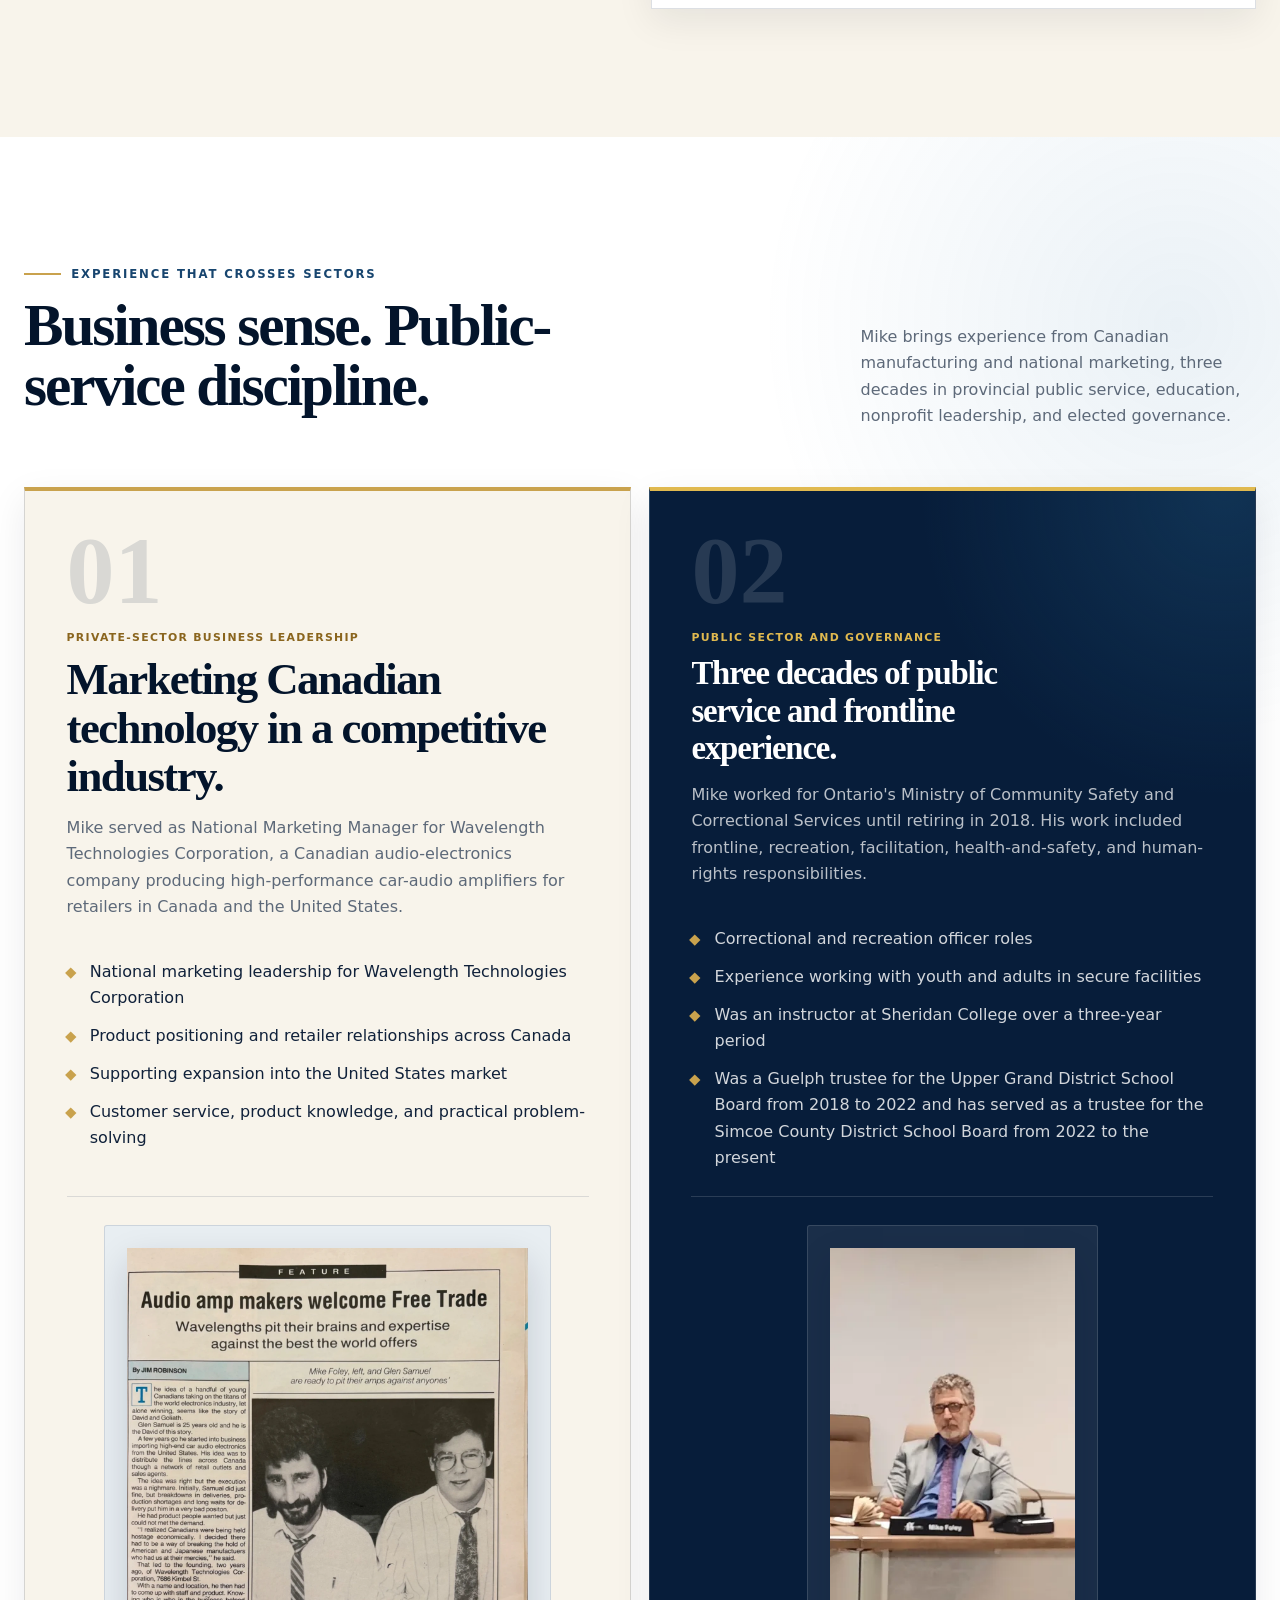
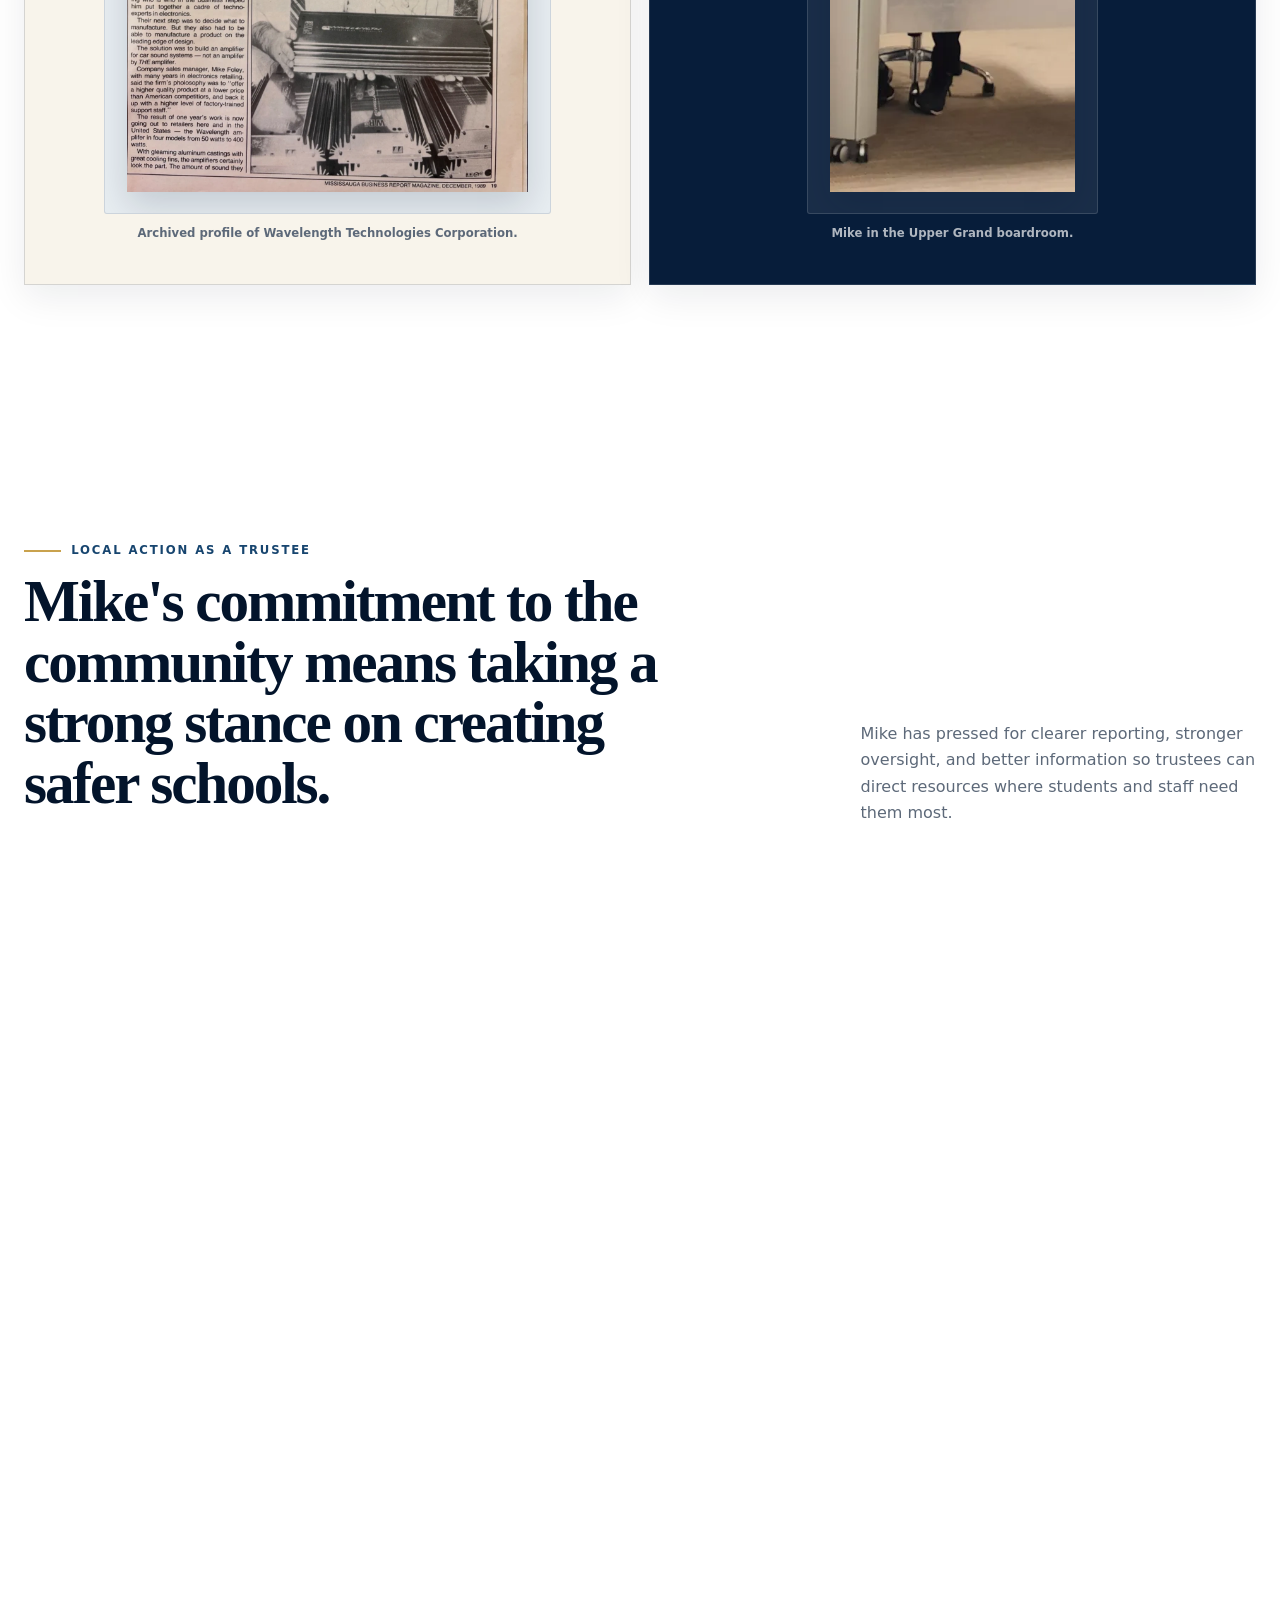
==== commit c263e452: "minor wording tweaks" ====
--- a/index.html
+++ b/index.html
@@ -549,7 +549,7 @@
        </h2>
       </div>
       <p class="section-heading__intro reveal" data-delay="130" data-reveal="">
-       A practical plan to restore trust between Town Hall, residents,
+       A practical plan to improve trust between Town Hall, residents,
               and local businesses - with better communication, fewer barriers,
               and clear accountability. Residents also need more recreational
               spaces, including parks, splash pads, and places for families and
@@ -893,7 +893,7 @@
          Volunteering for a community run for cancer research
         </strong>
         <p>
-         Mike organized a Terry Fox Run that brought local families and young people together in support of cancer research and Terry Fox&rsquo;s enduring legacy of courage and community action.
+         Mike volunteerede at a Terry Fox Run that brought local families and young people together in support of cancer research and Terry Fox&rsquo;s enduring legacy of courage and community action.
         </p>
        </figcaption>
       </figure>
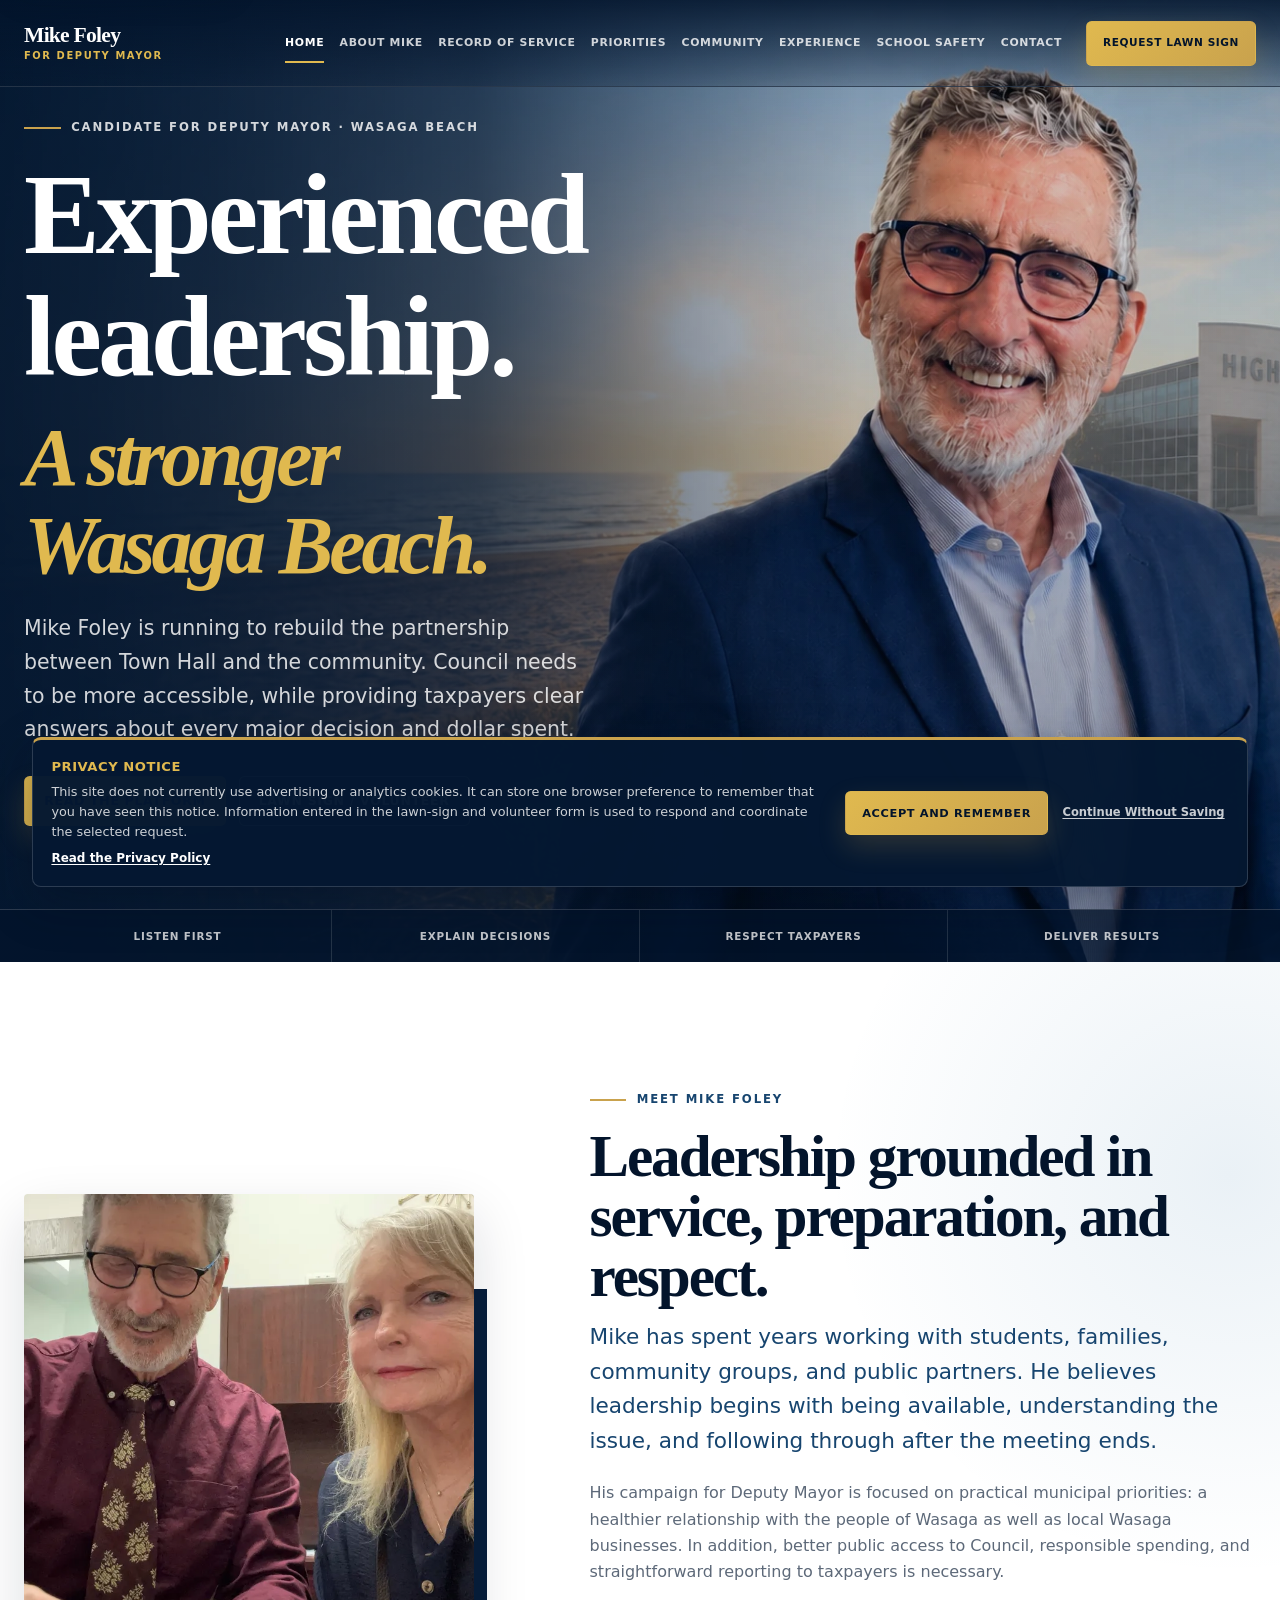
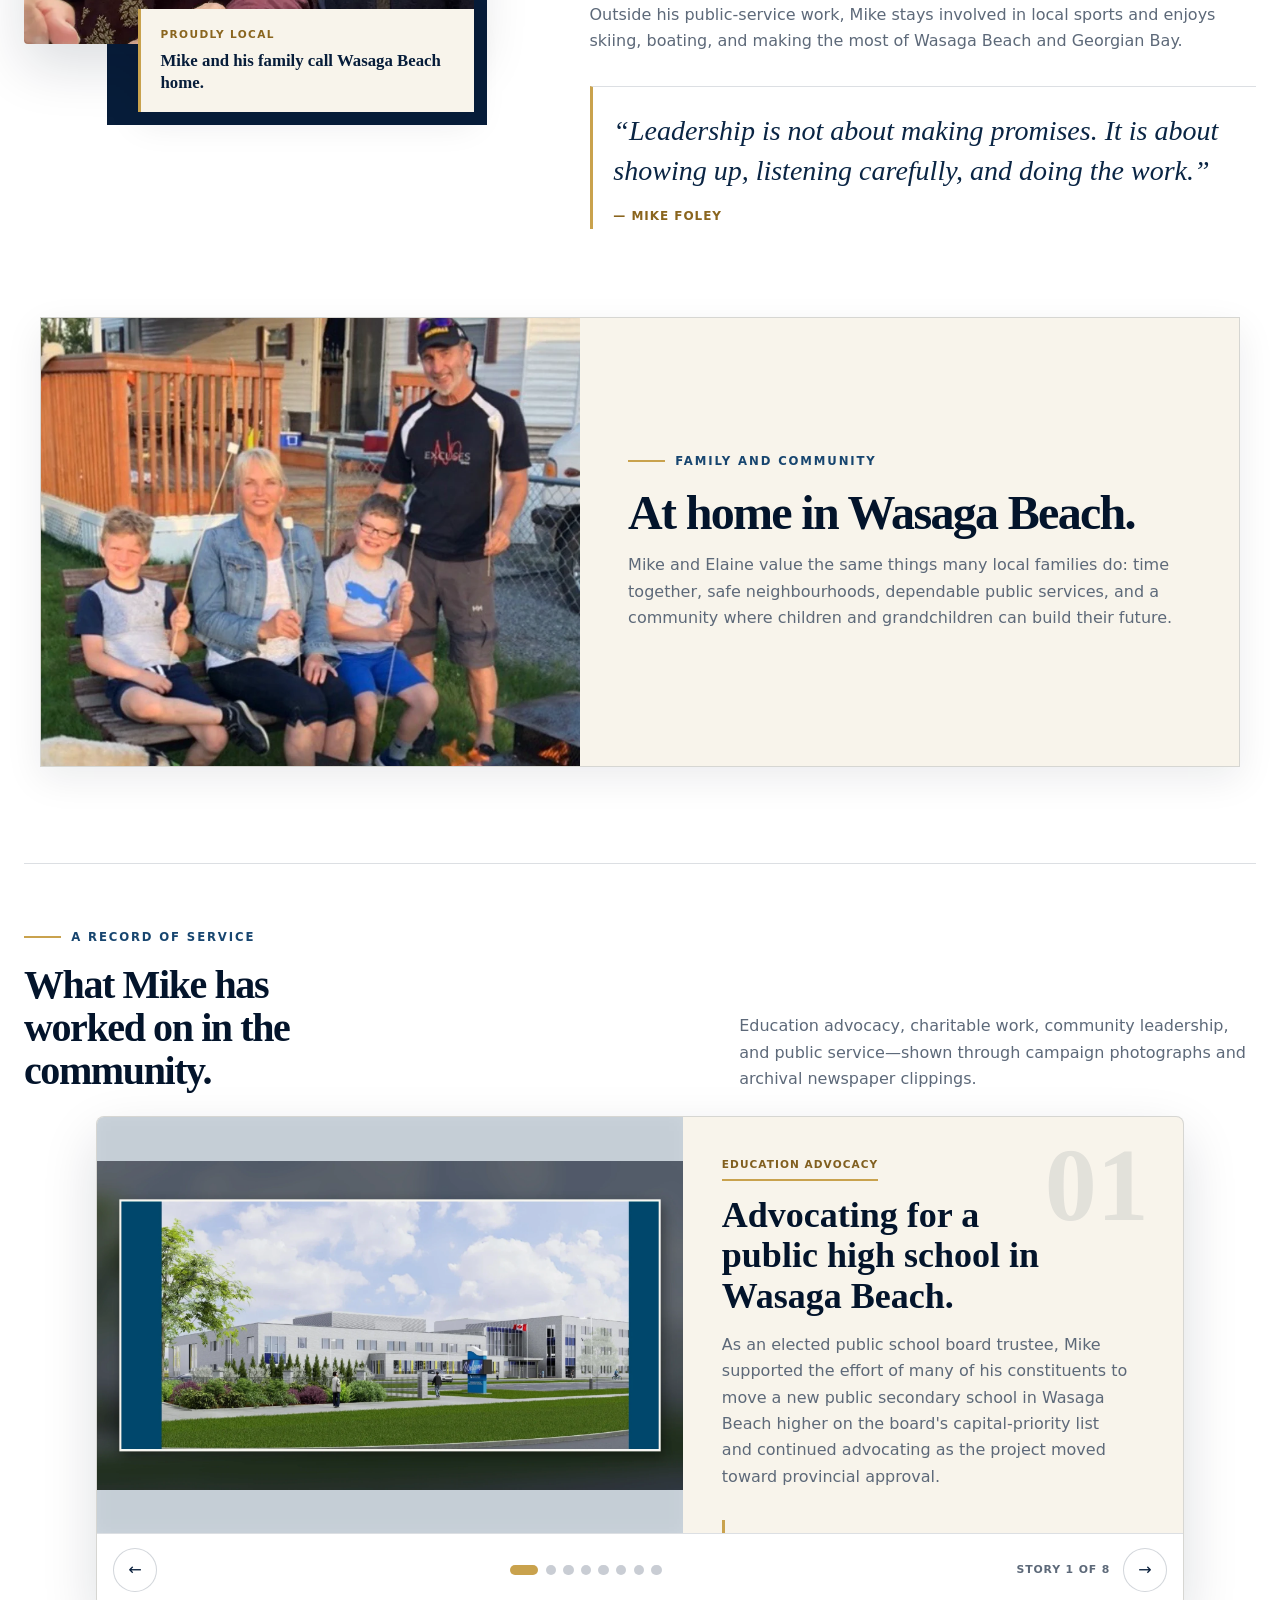
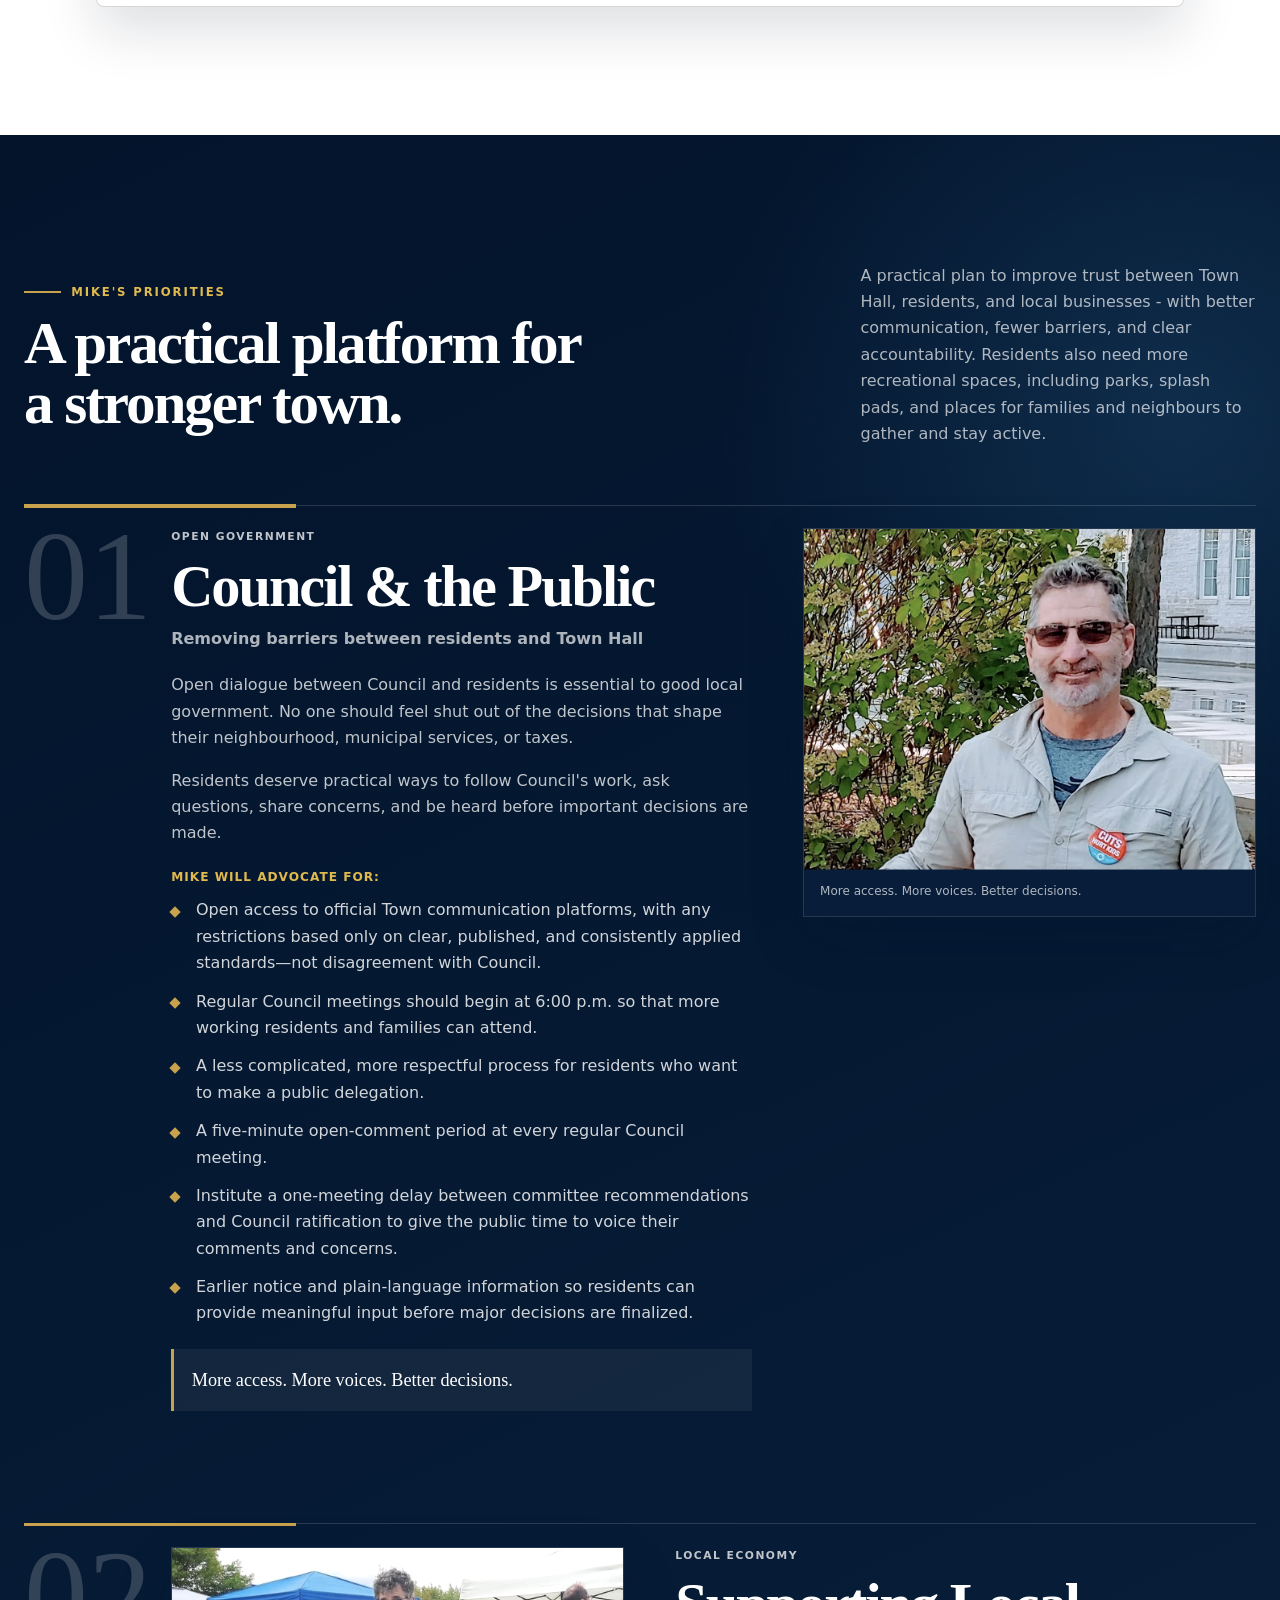
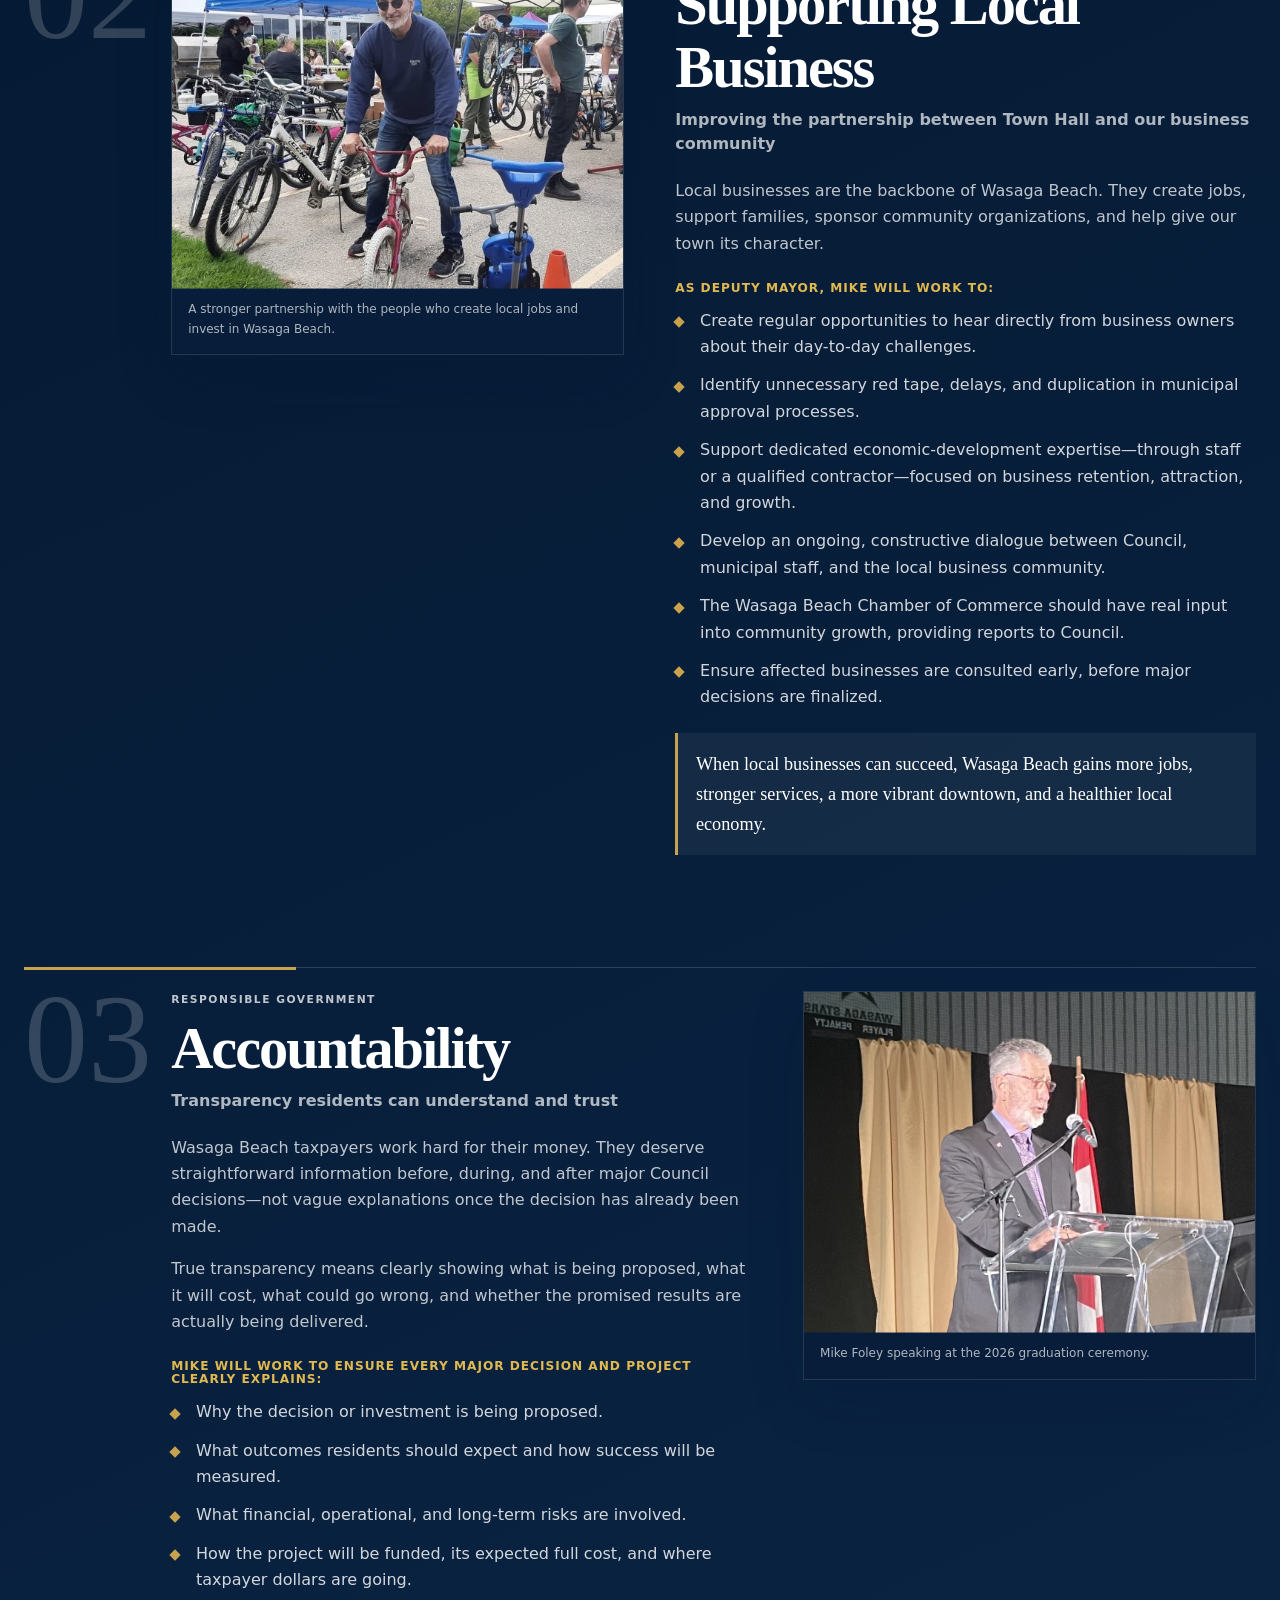
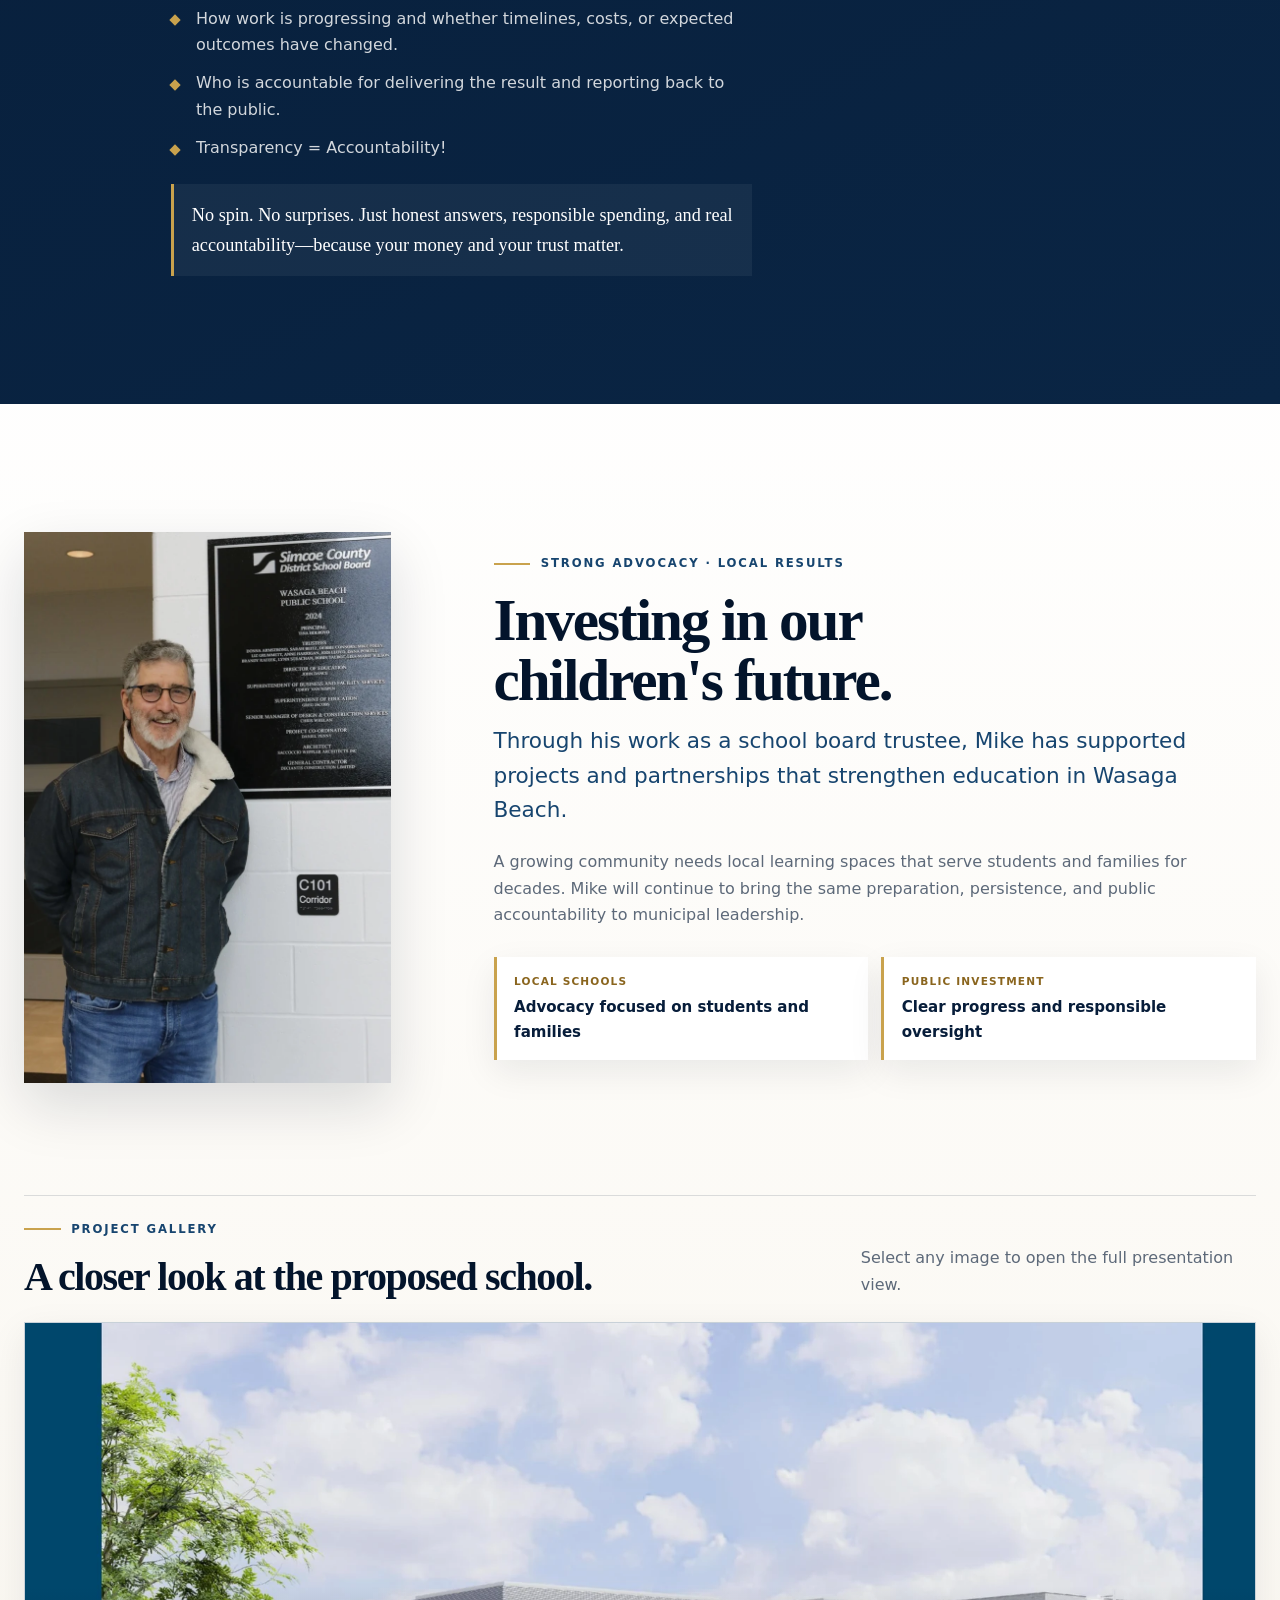
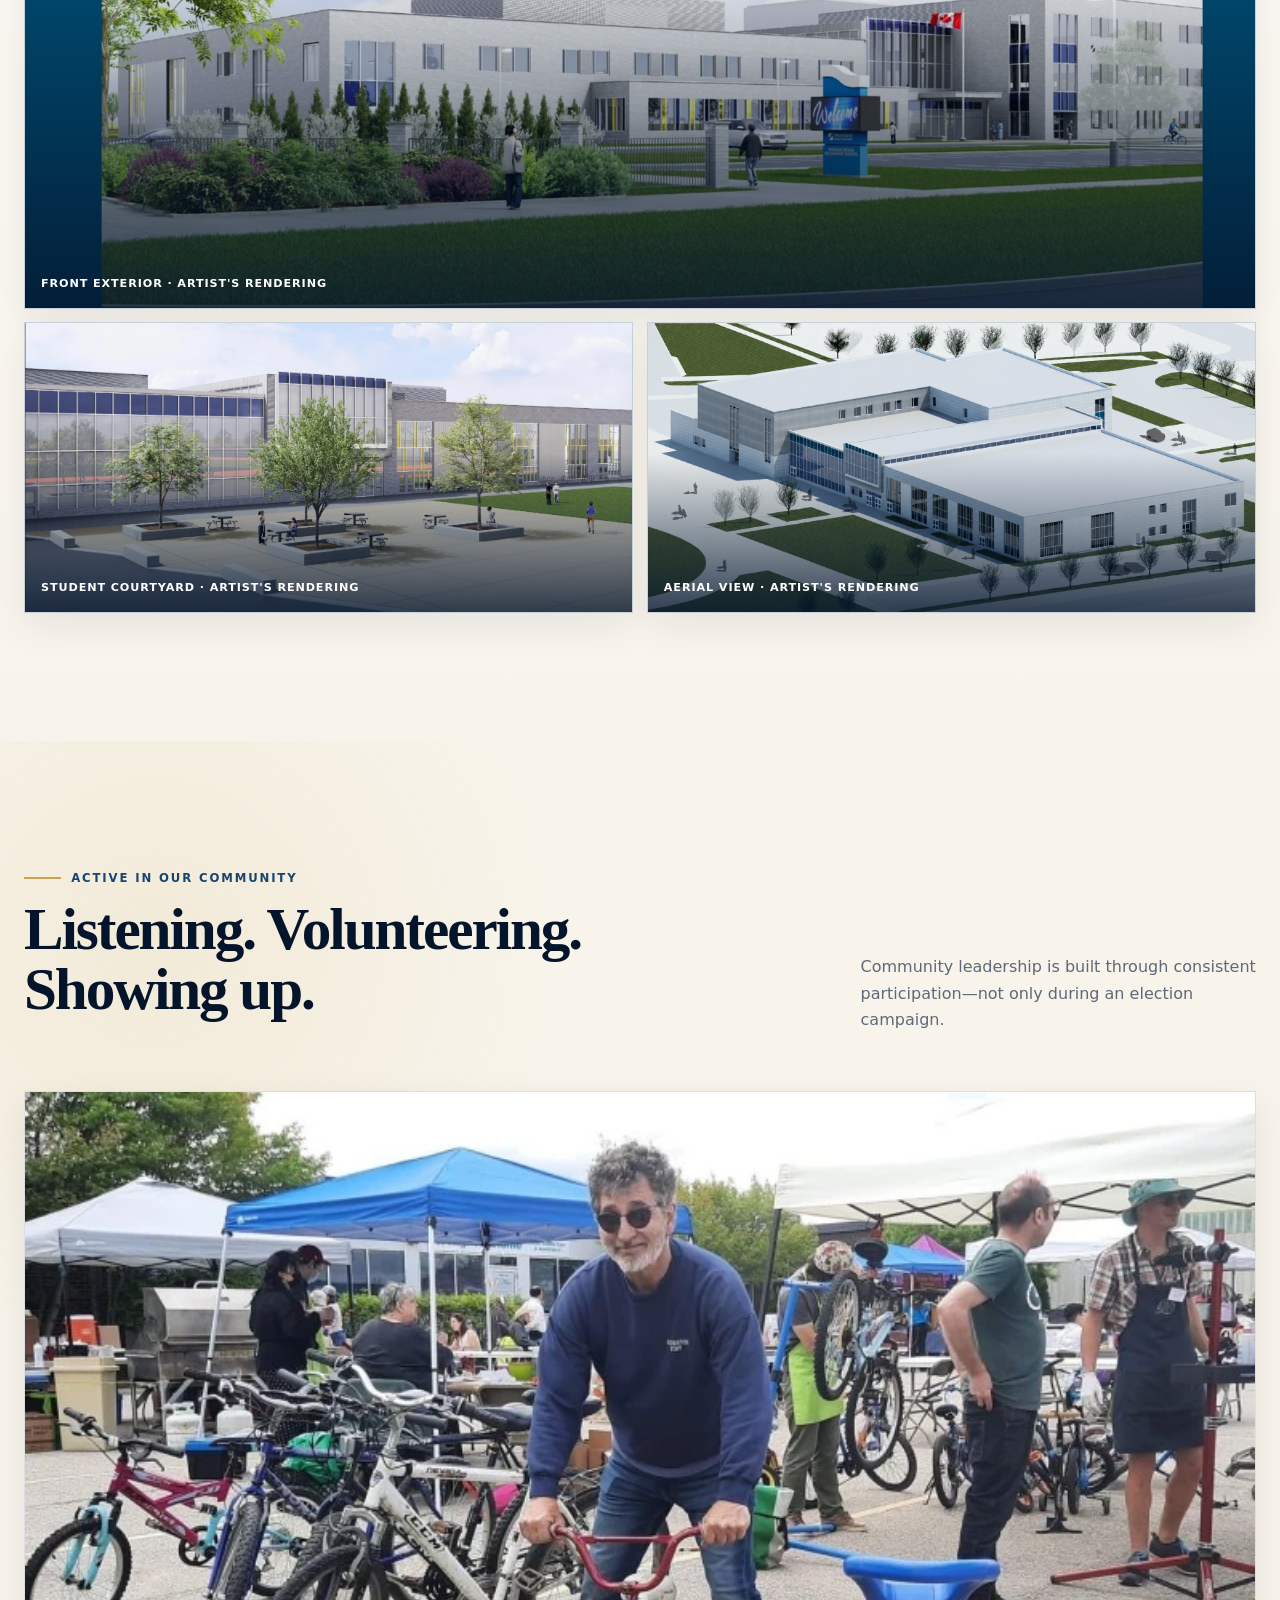
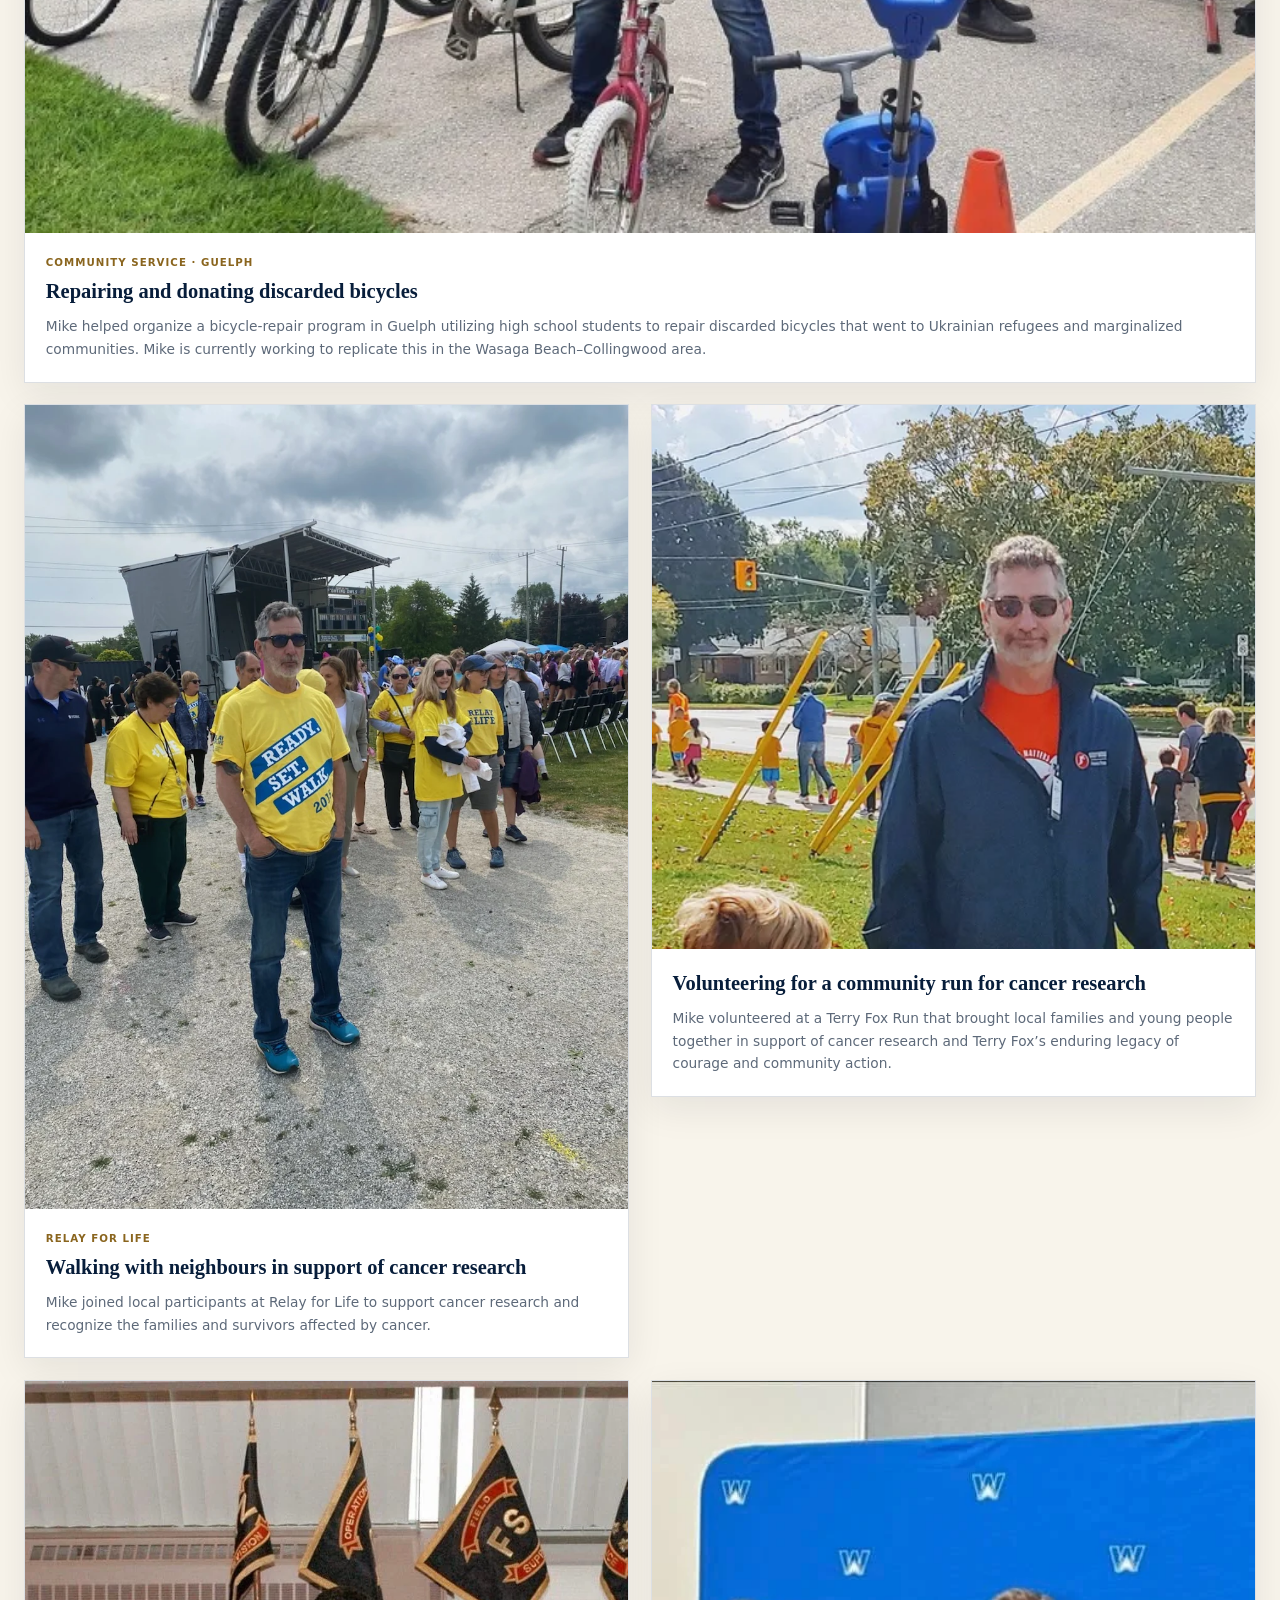
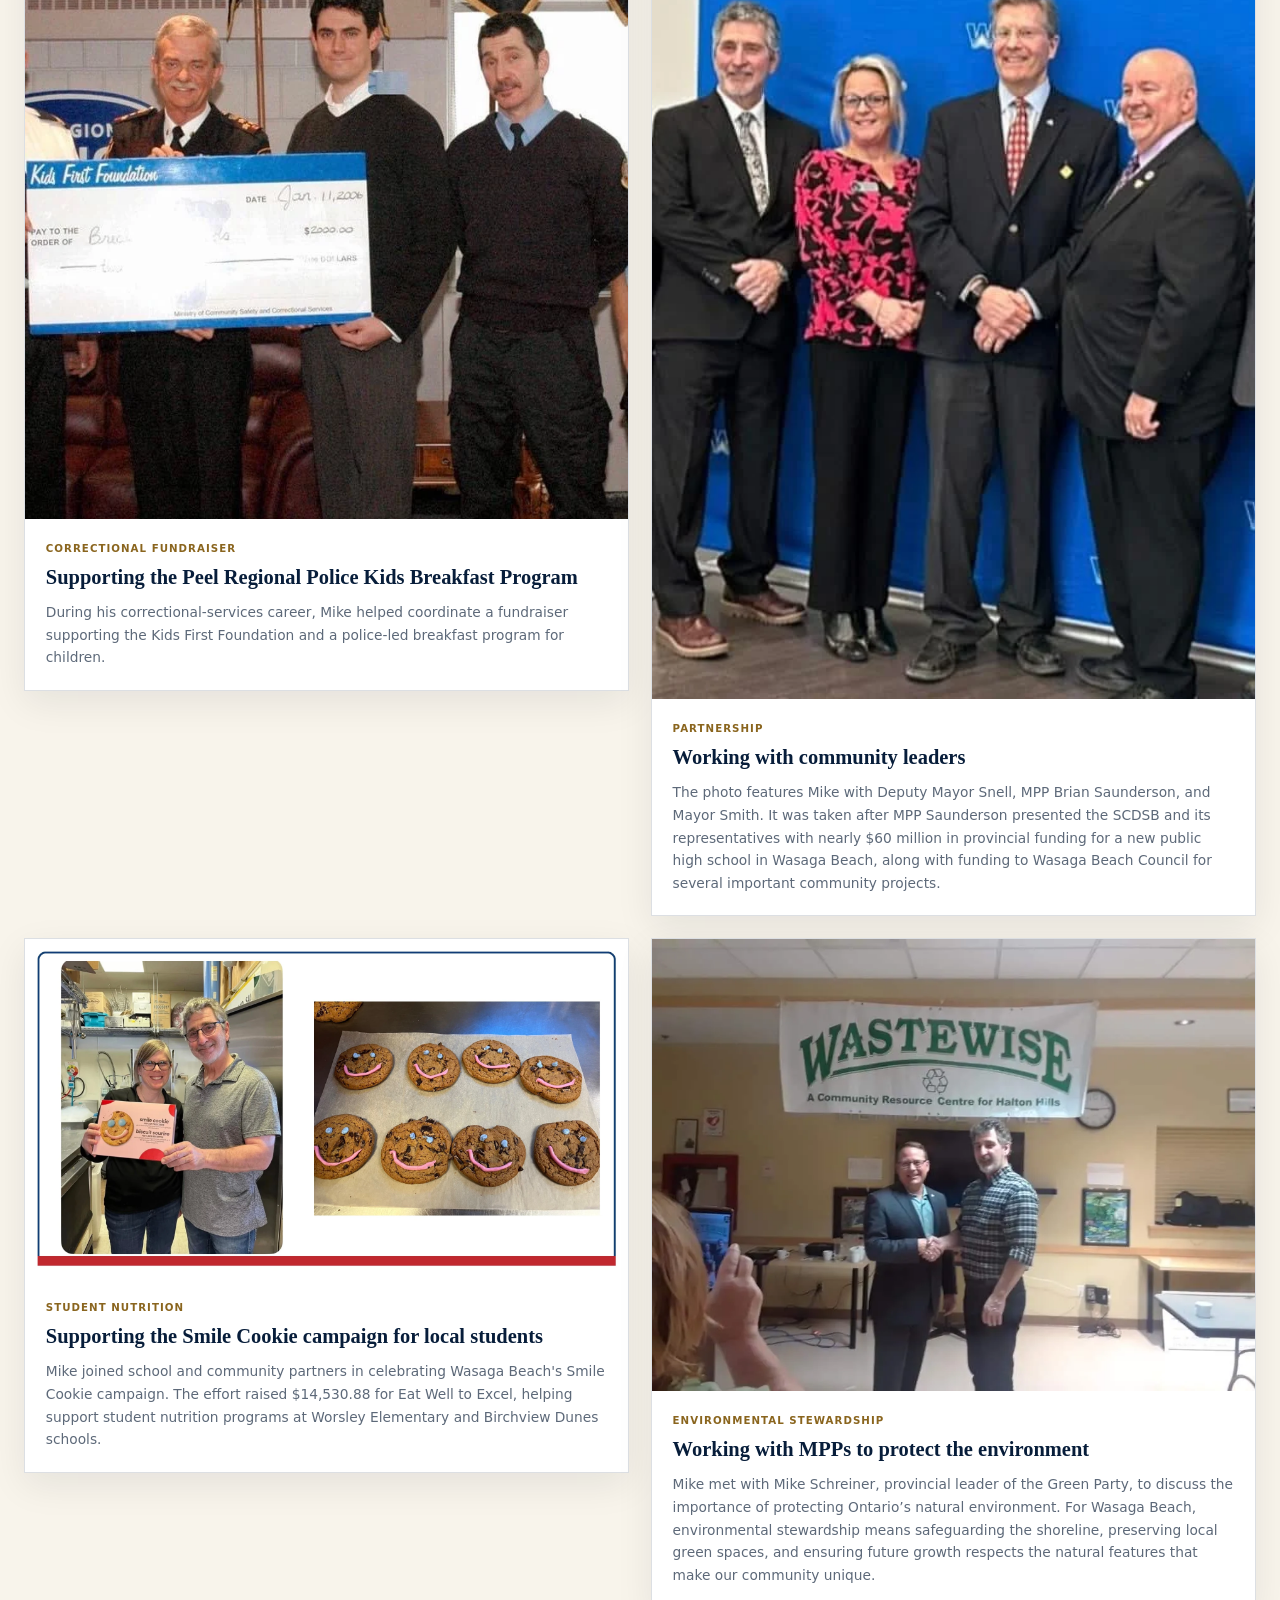
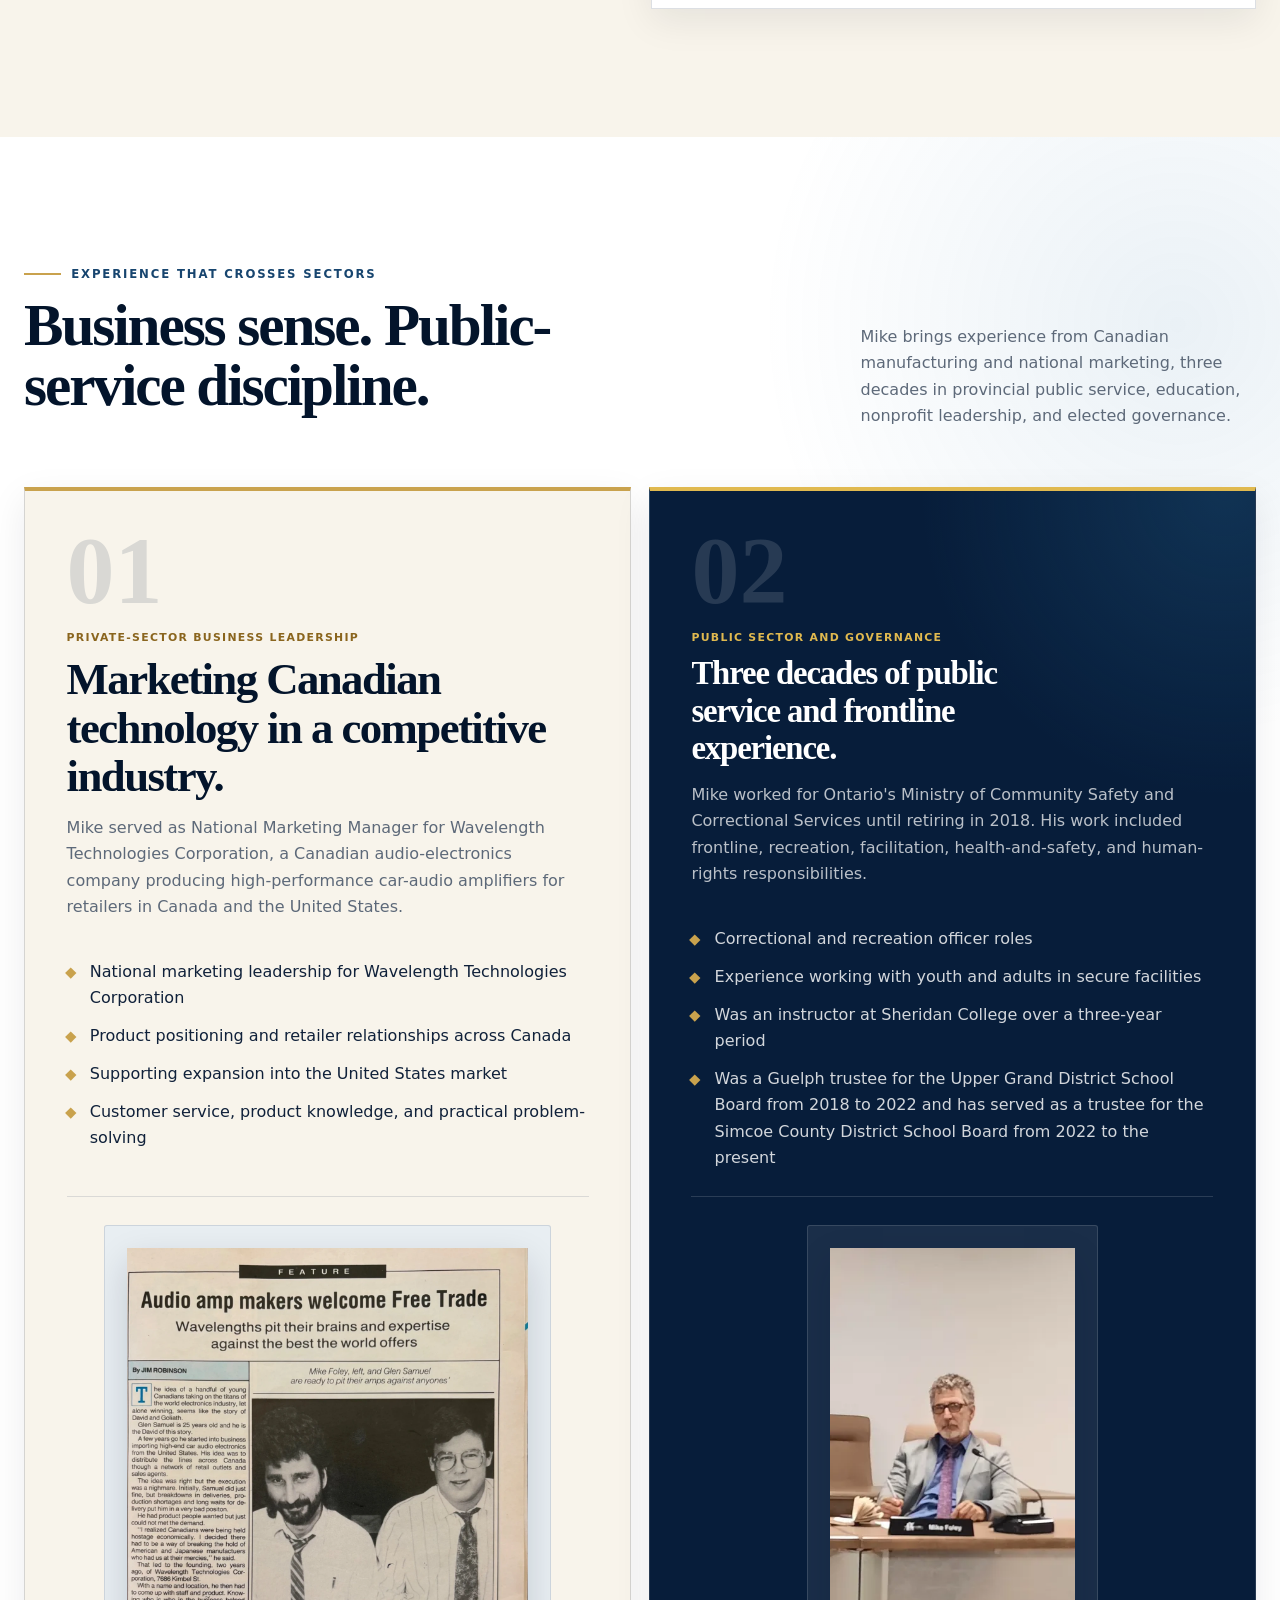
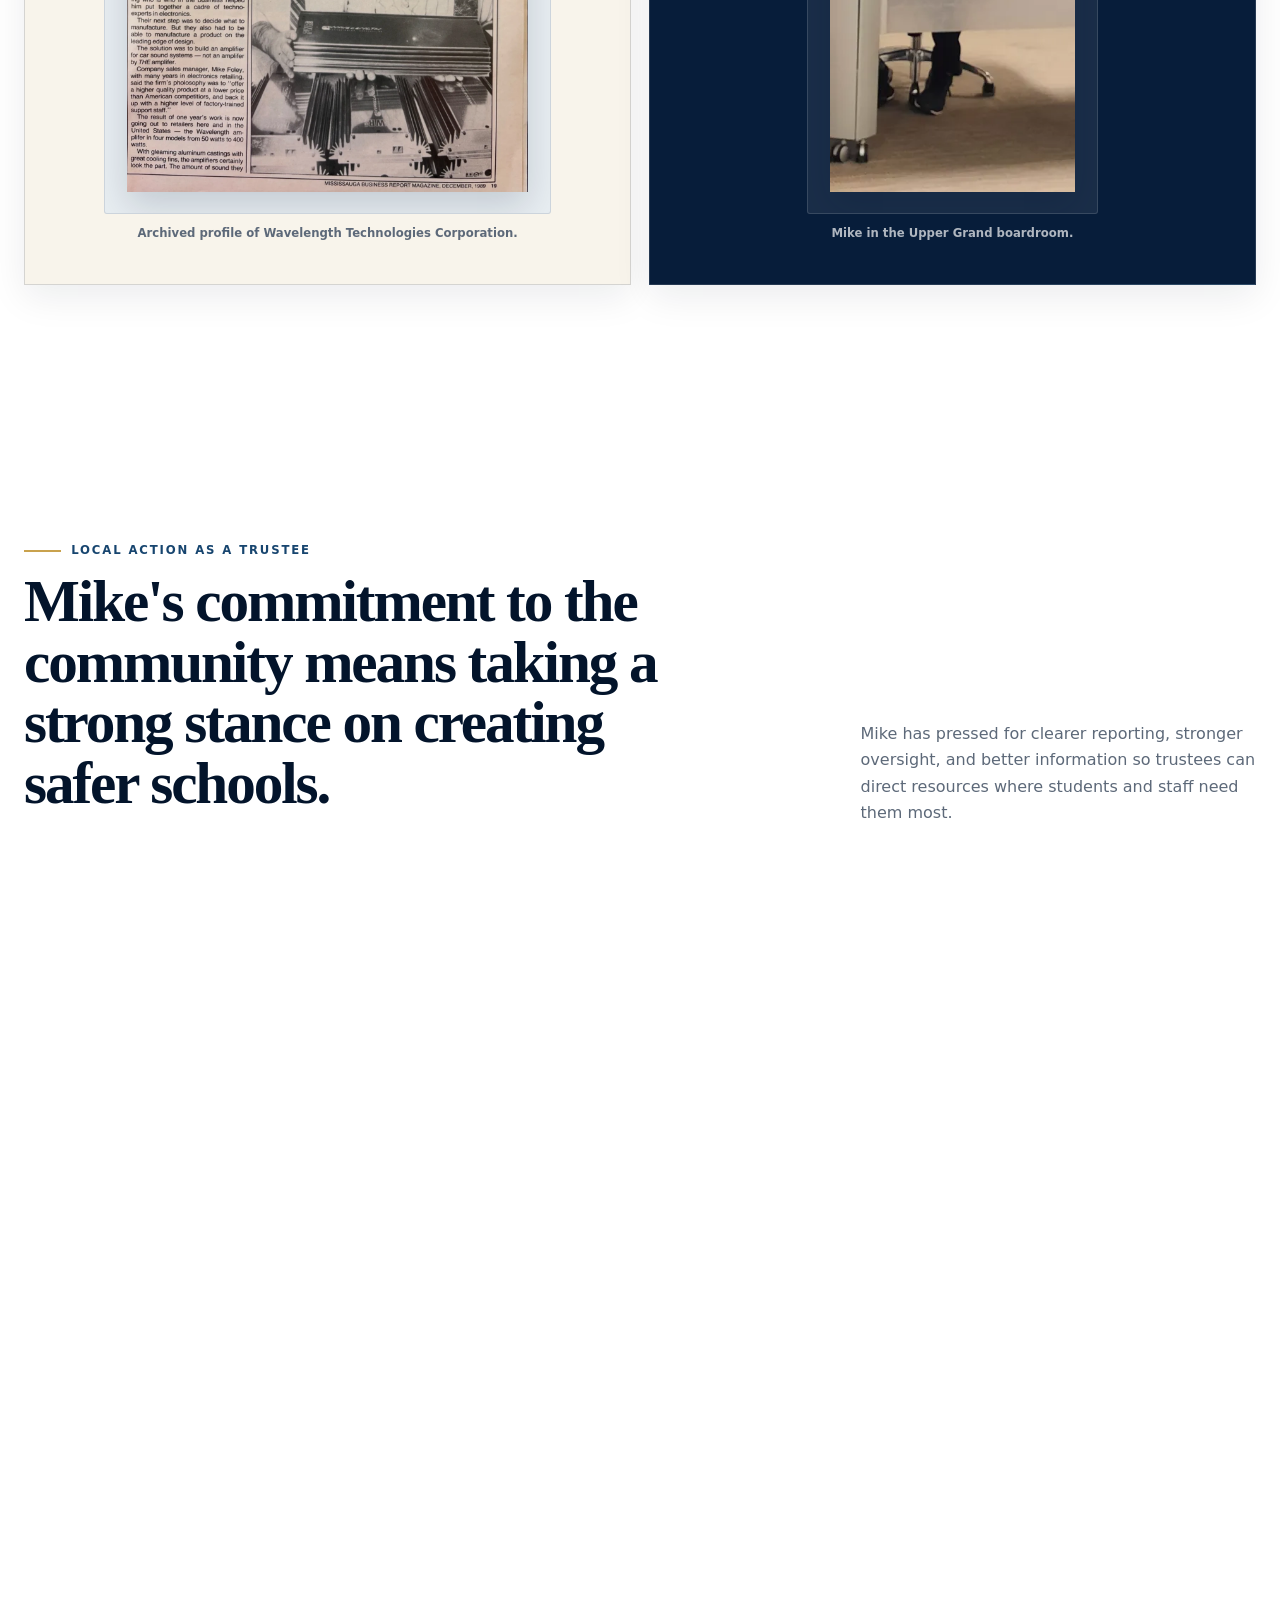
==== commit 289203e4: "typo fix" ====
--- a/index.html
+++ b/index.html
@@ -893,7 +893,7 @@
          Volunteering for a community run for cancer research
         </strong>
         <p>
-         Mike volunteerede at a Terry Fox Run that brought local families and young people together in support of cancer research and Terry Fox&rsquo;s enduring legacy of courage and community action.
+         Mike volunteered at a Terry Fox Run that brought local families and young people together in support of cancer research and Terry Fox&rsquo;s enduring legacy of courage and community action.
         </p>
        </figcaption>
       </figure>
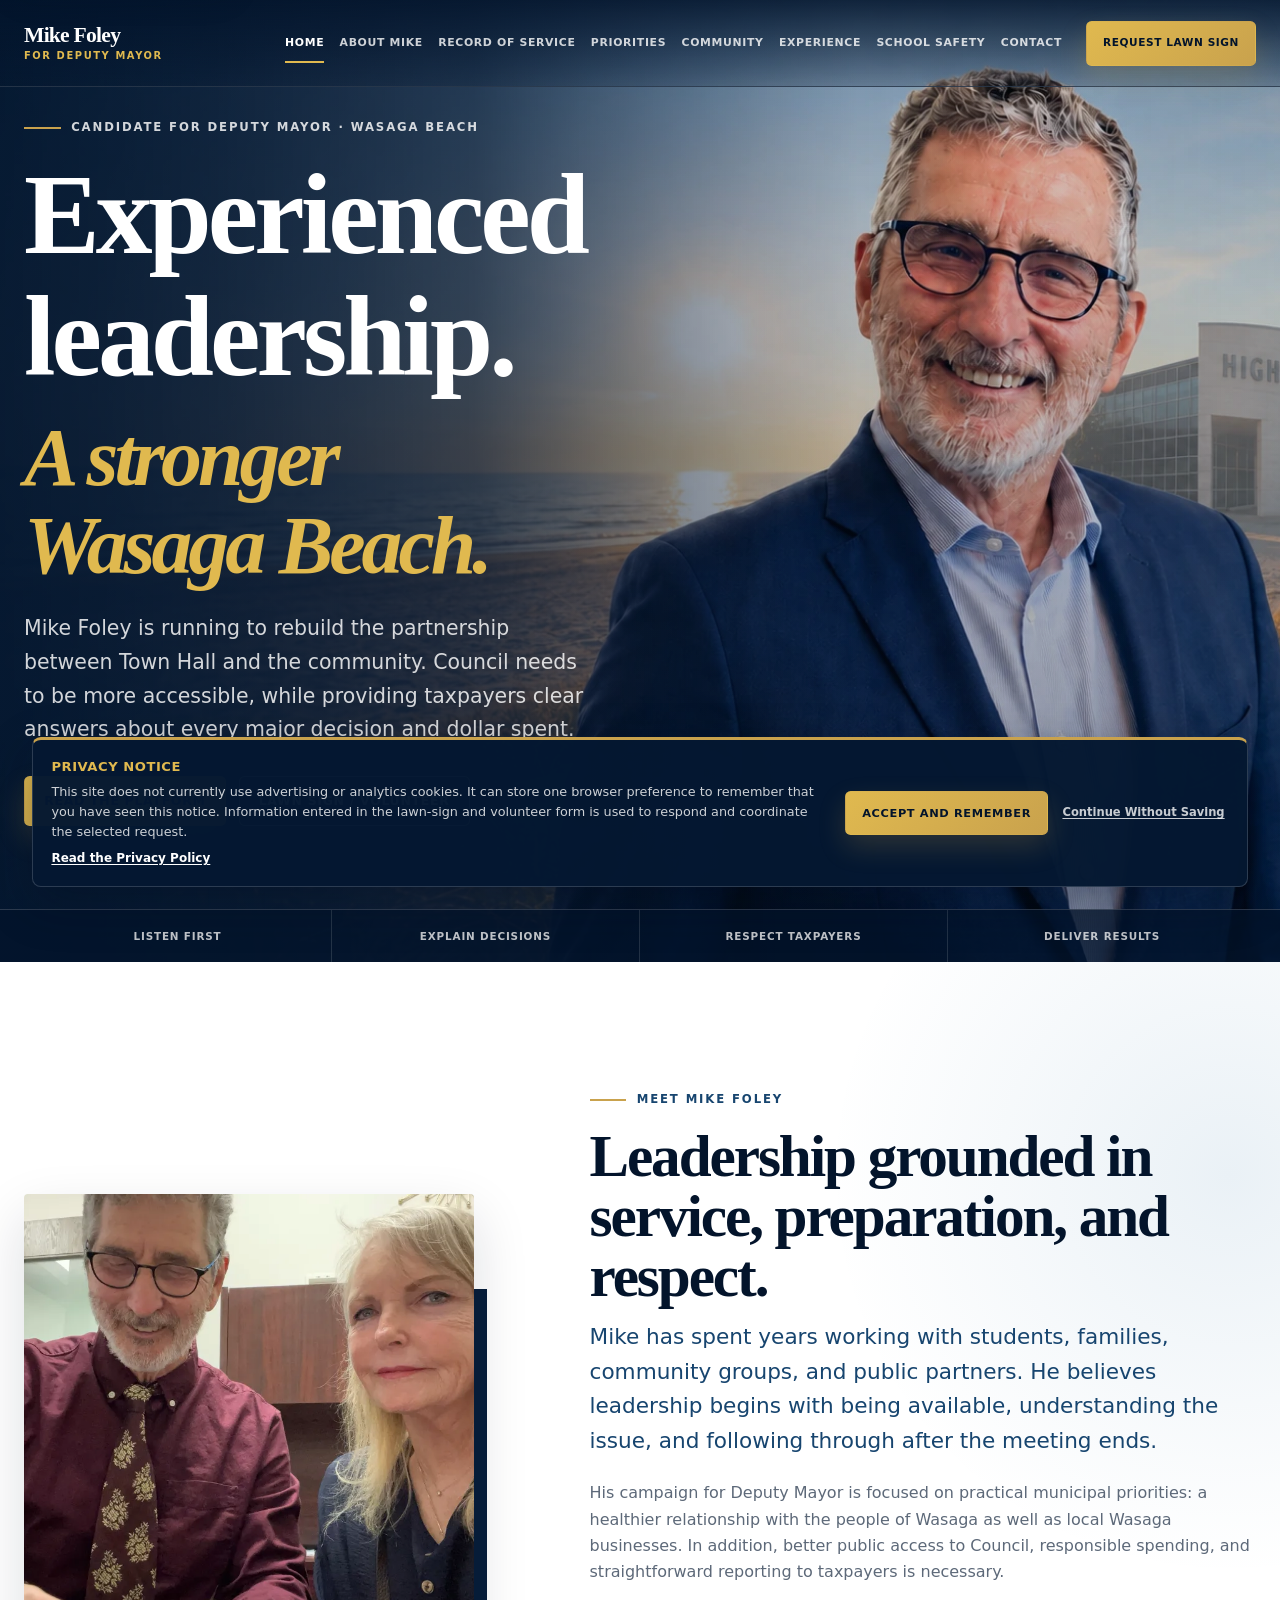
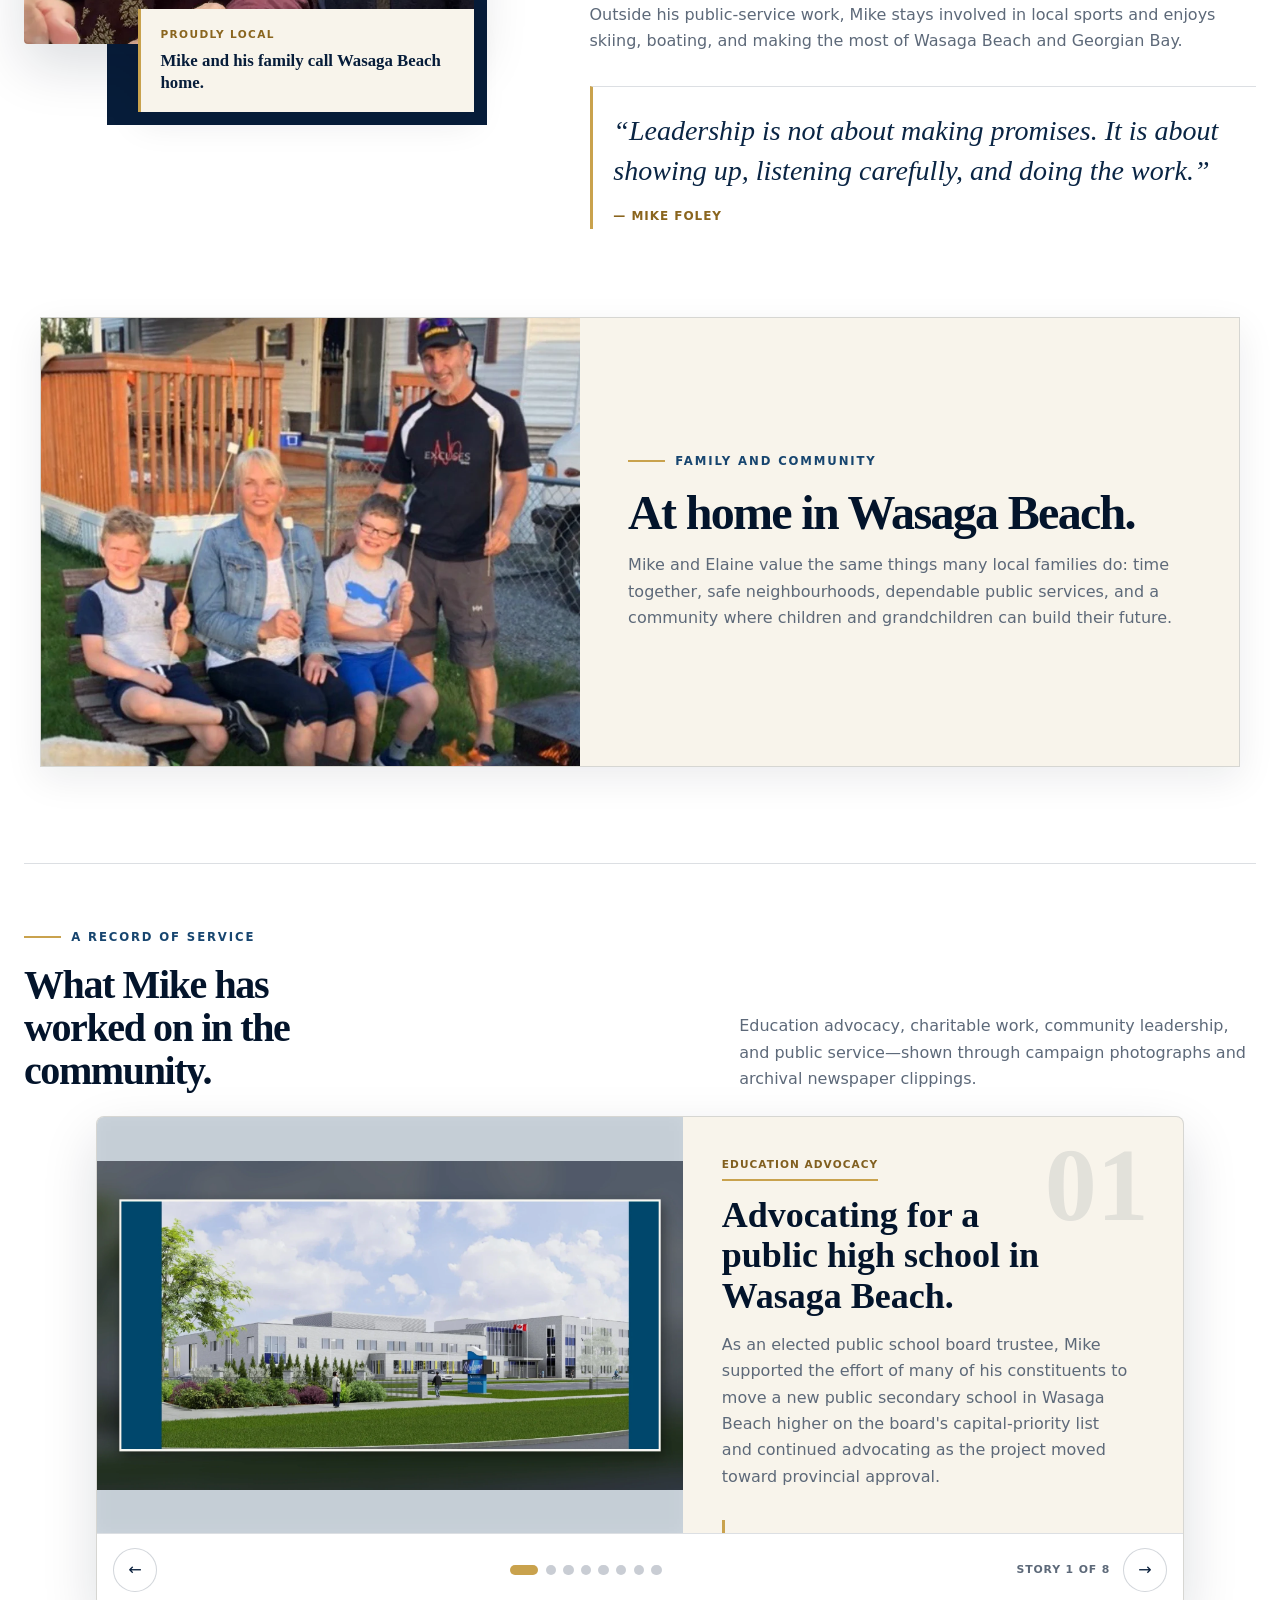
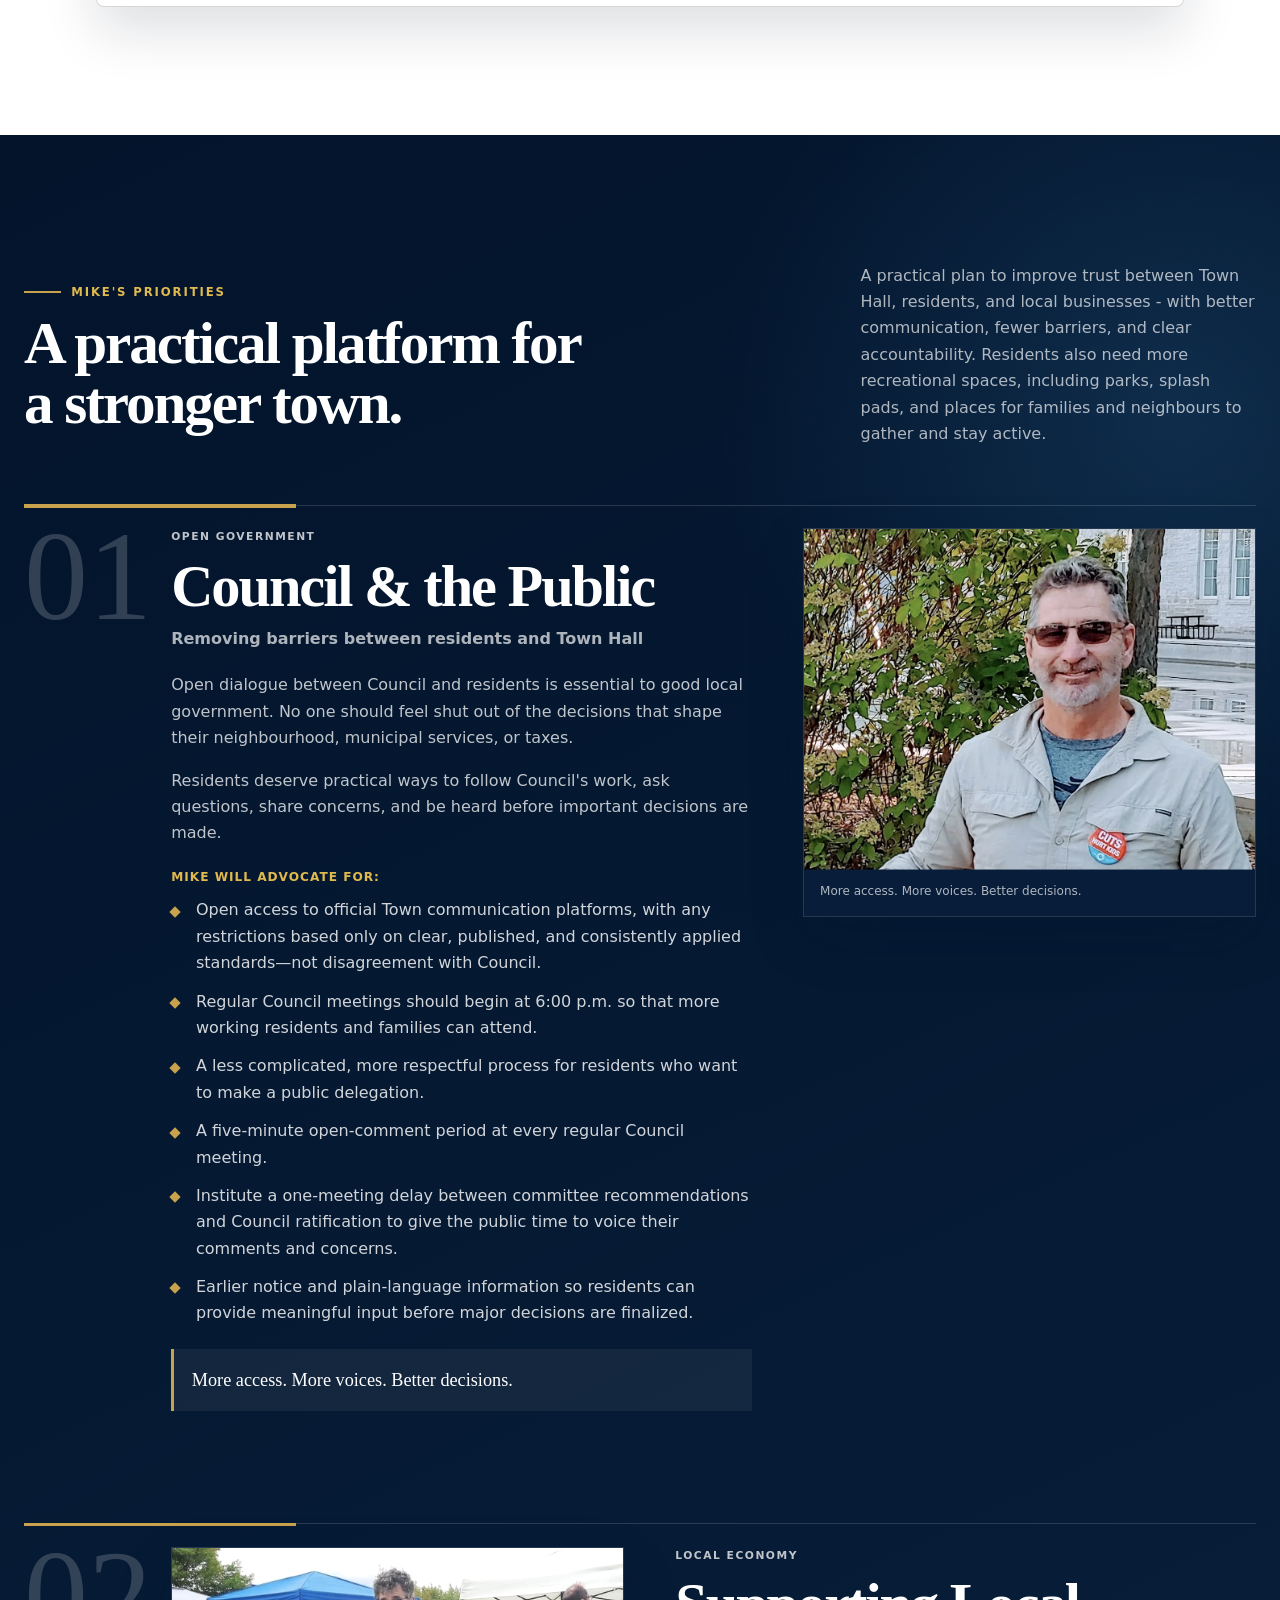
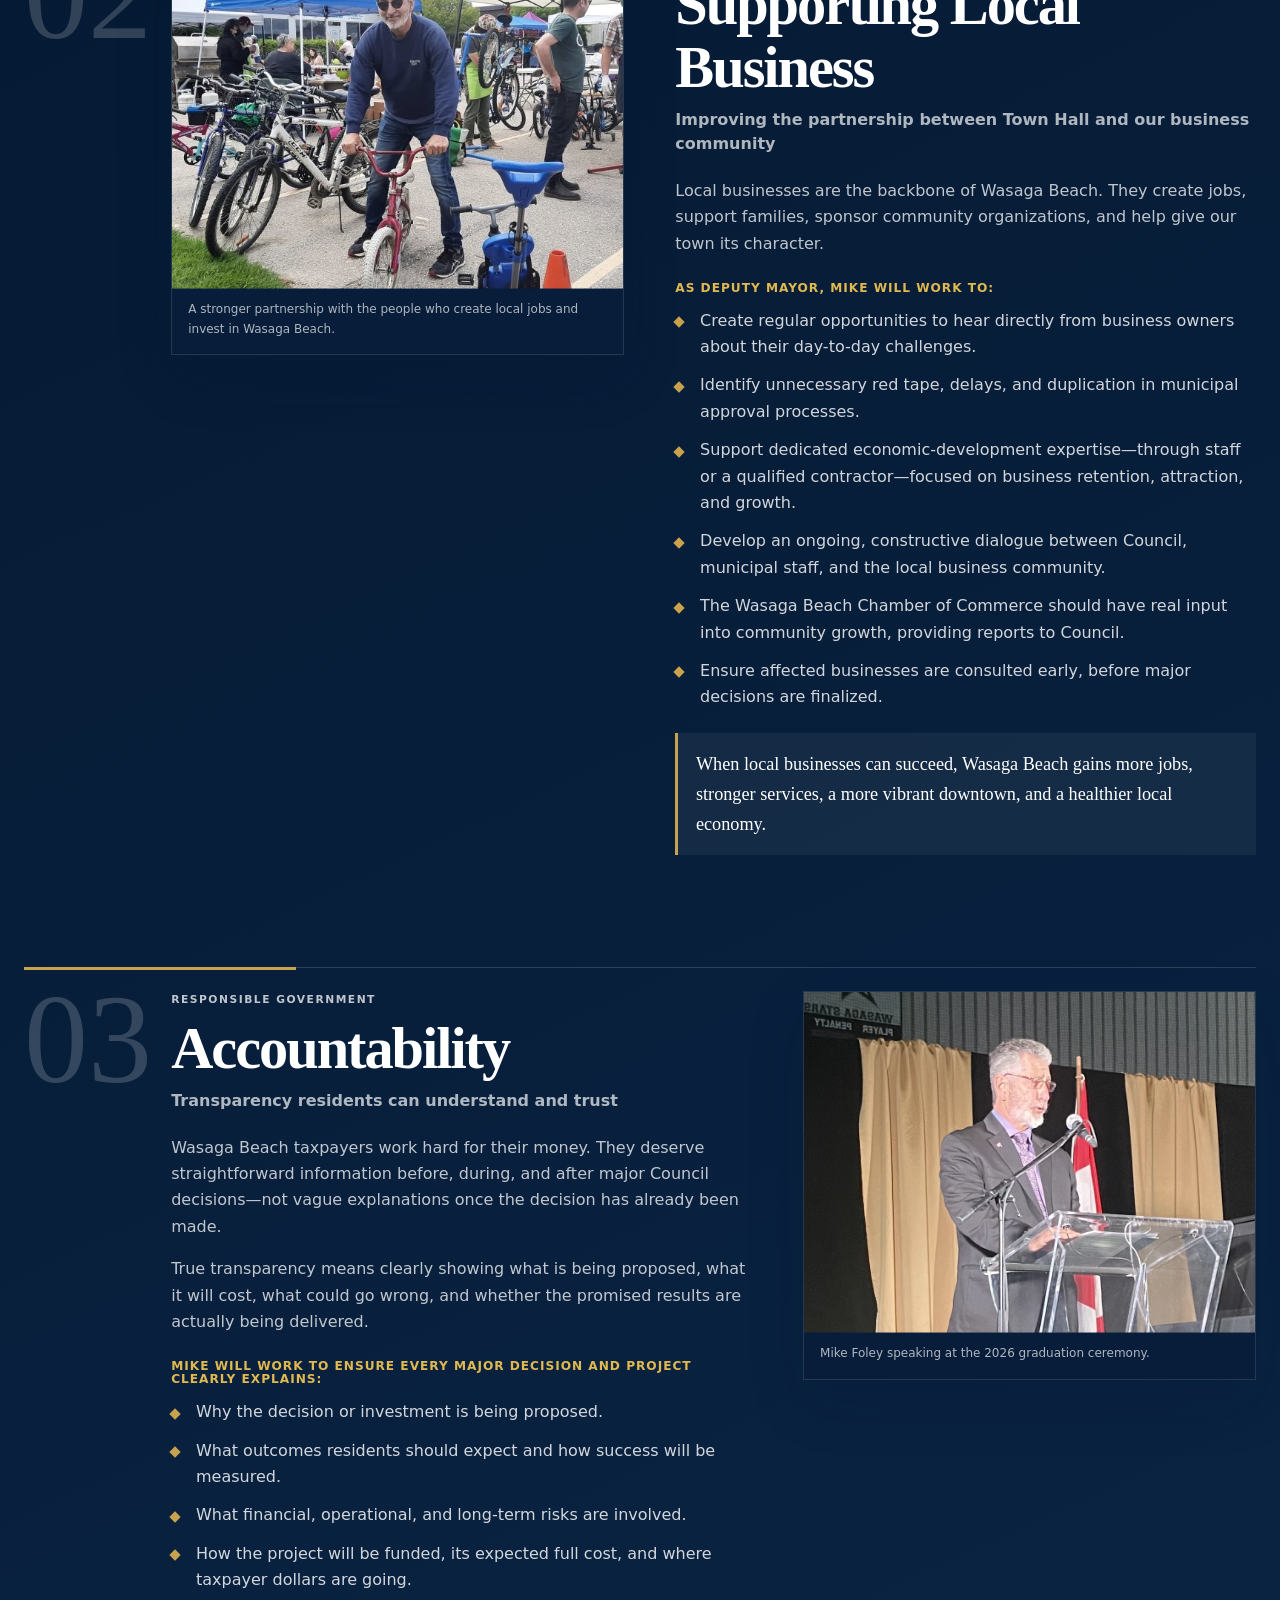
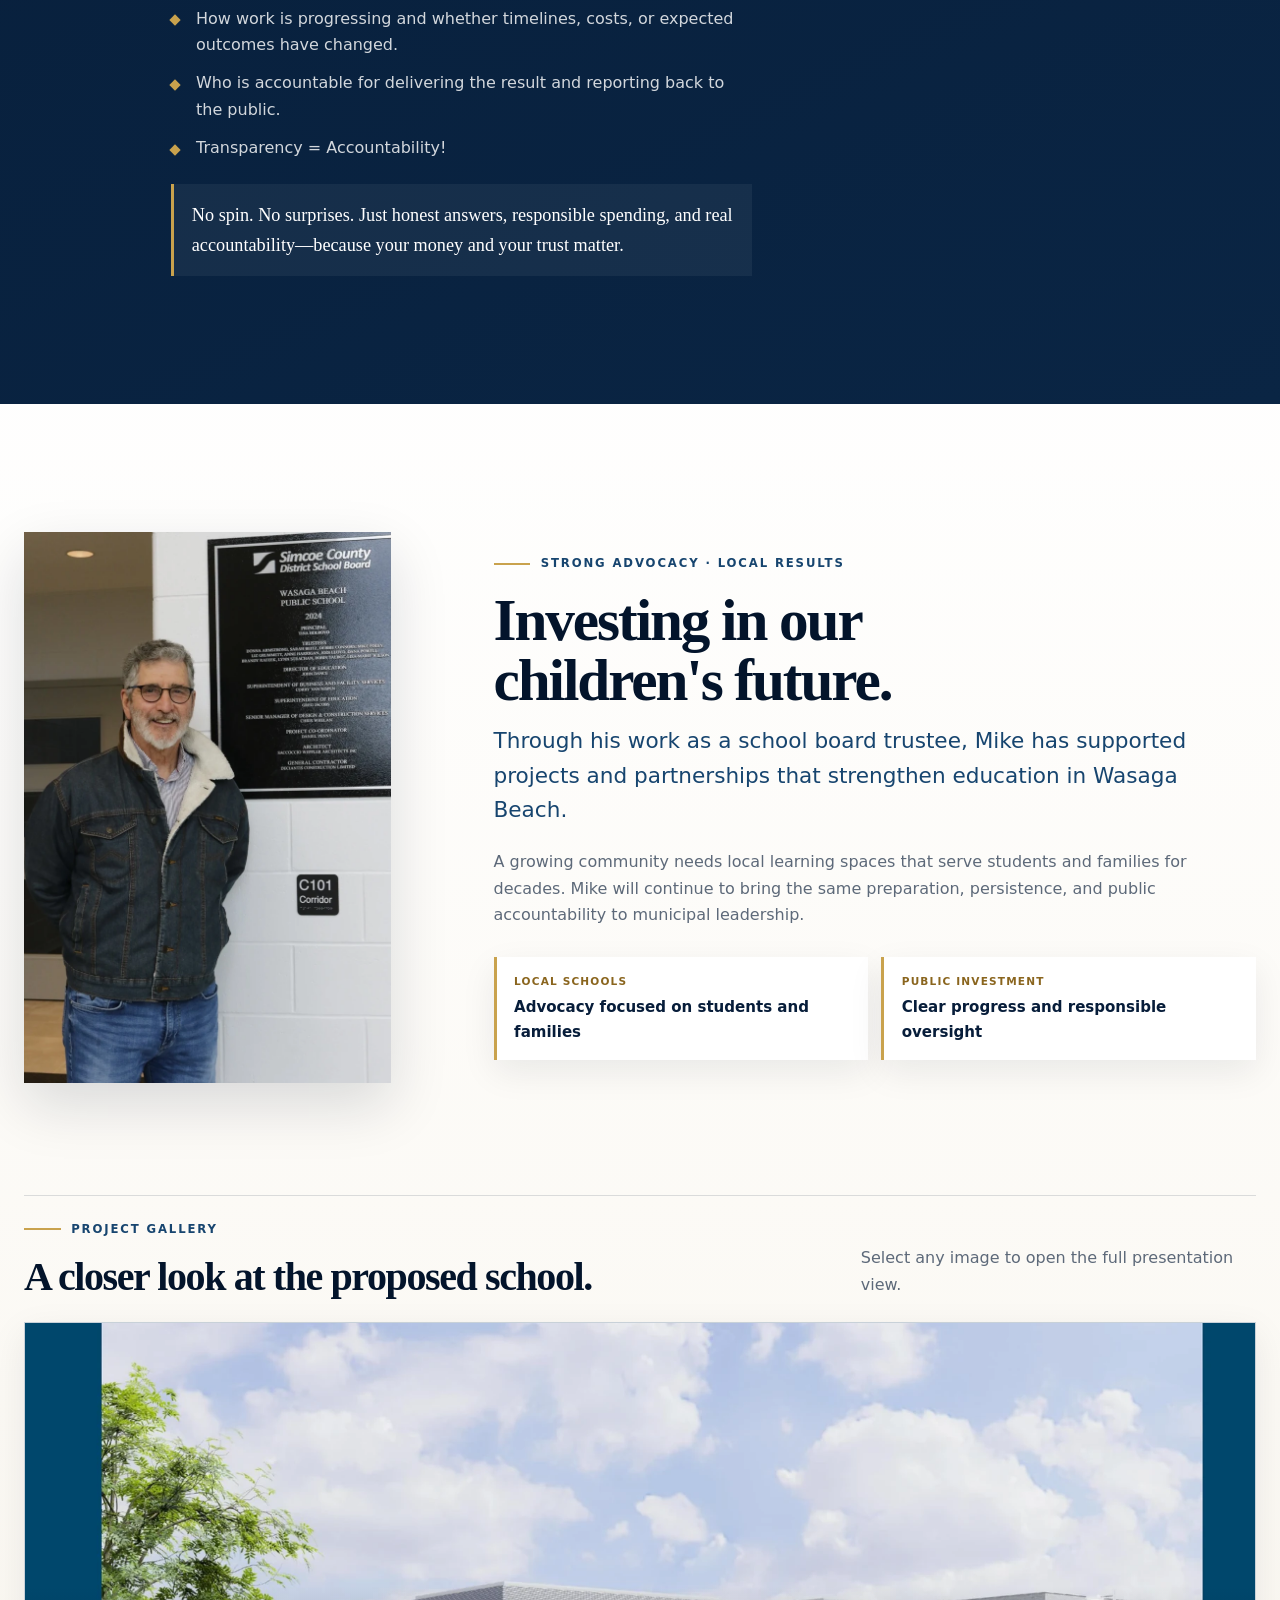
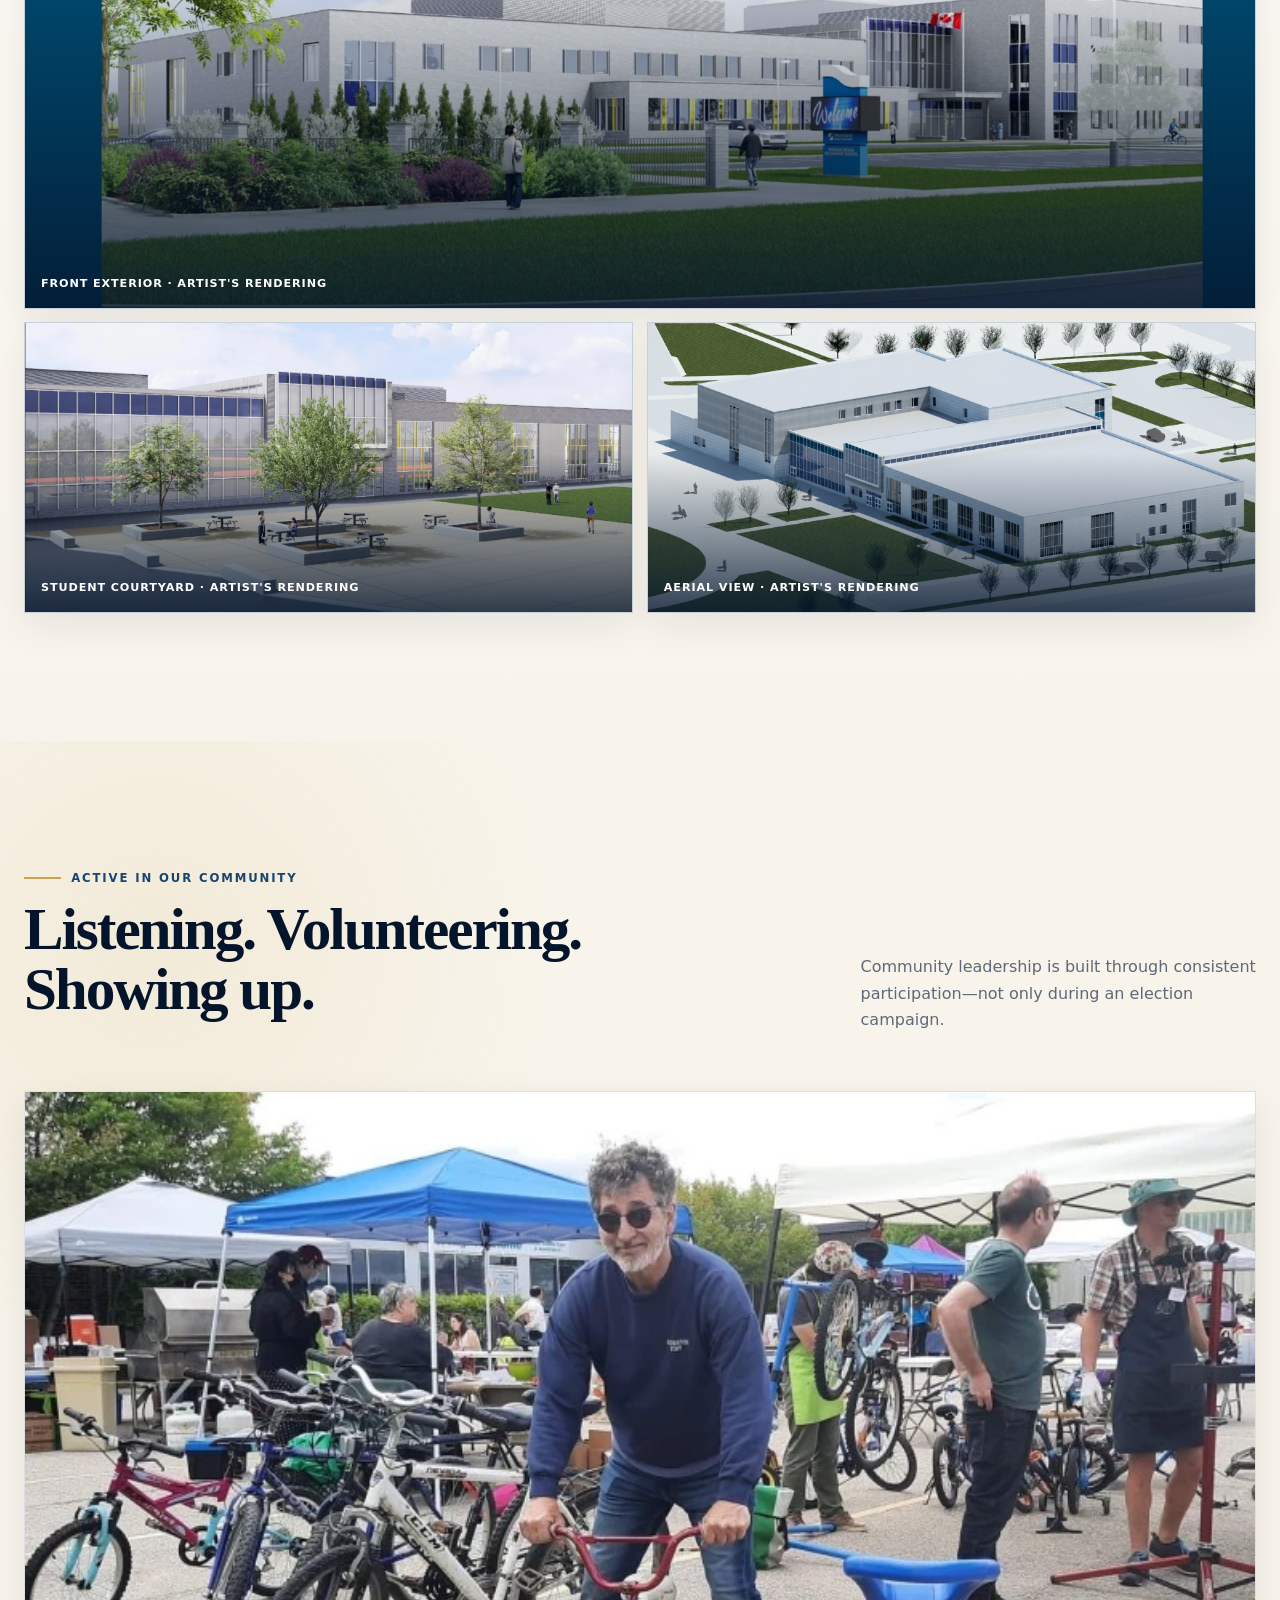
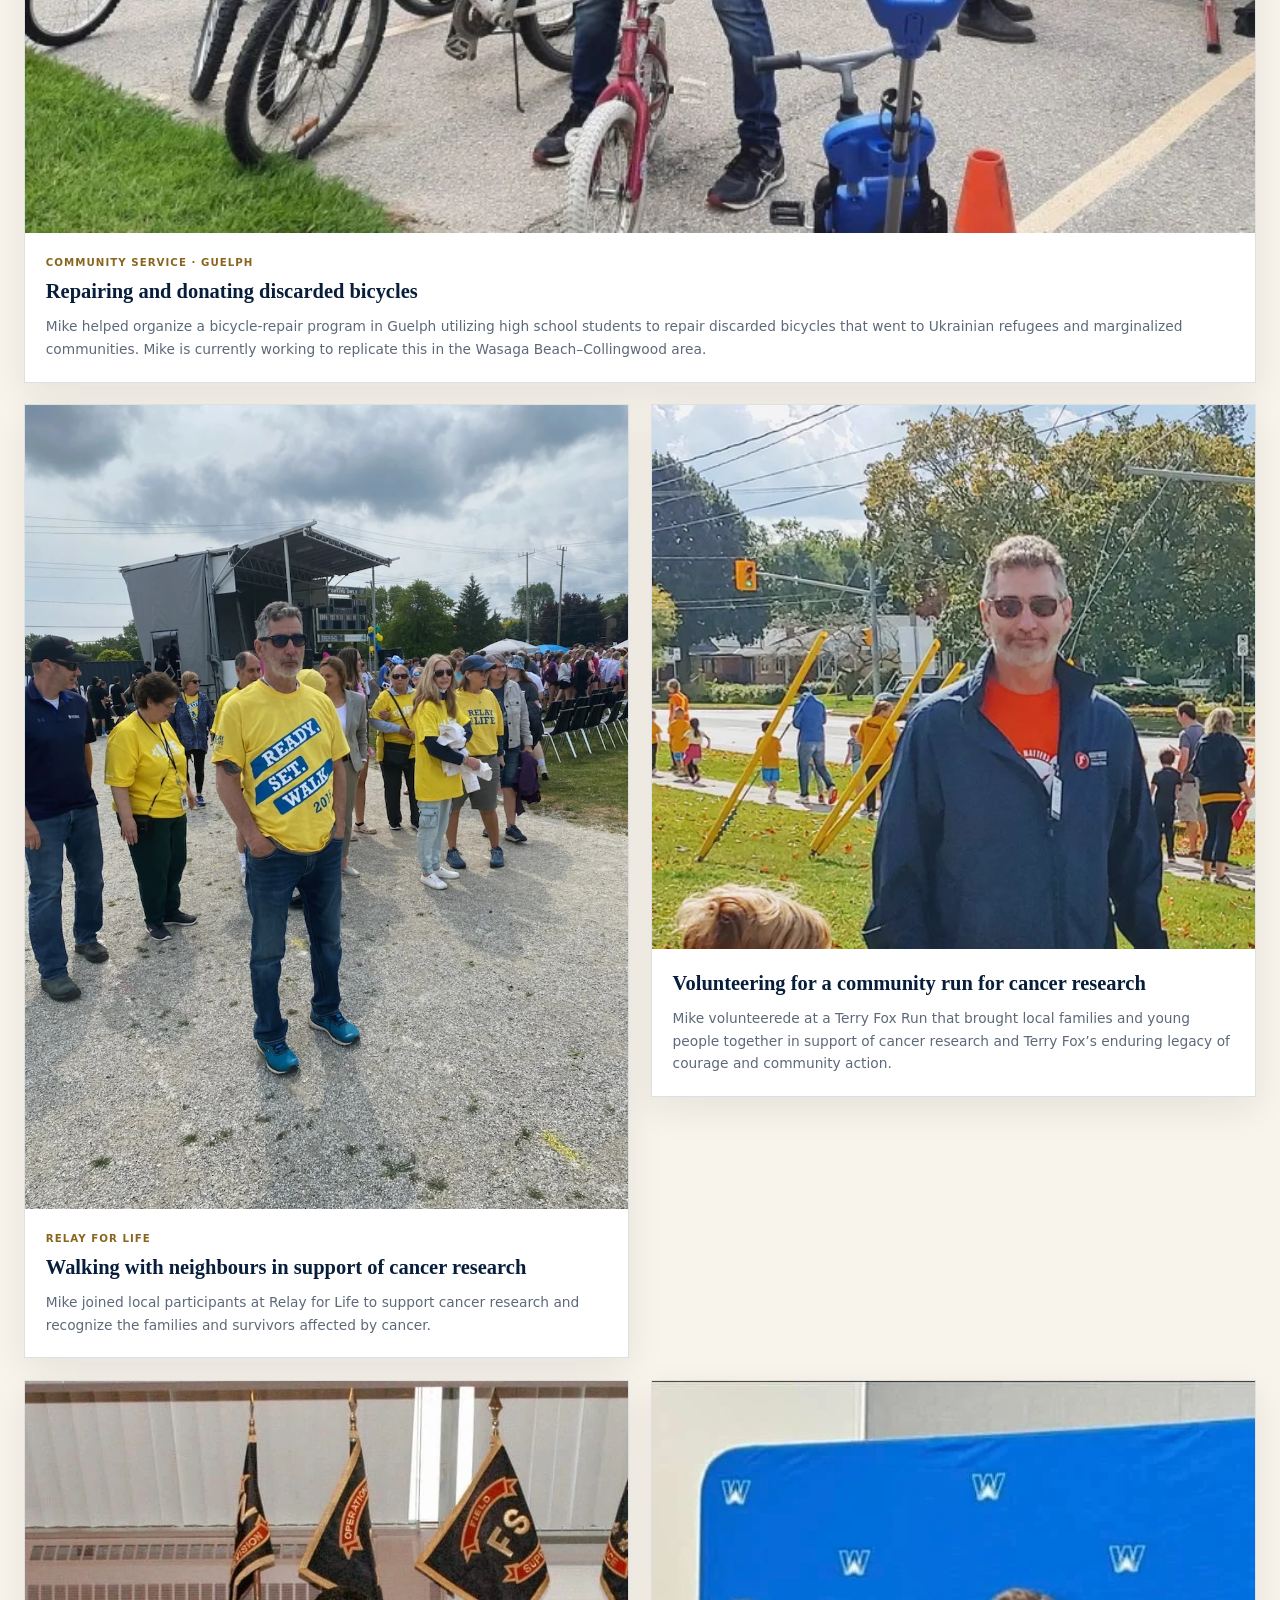
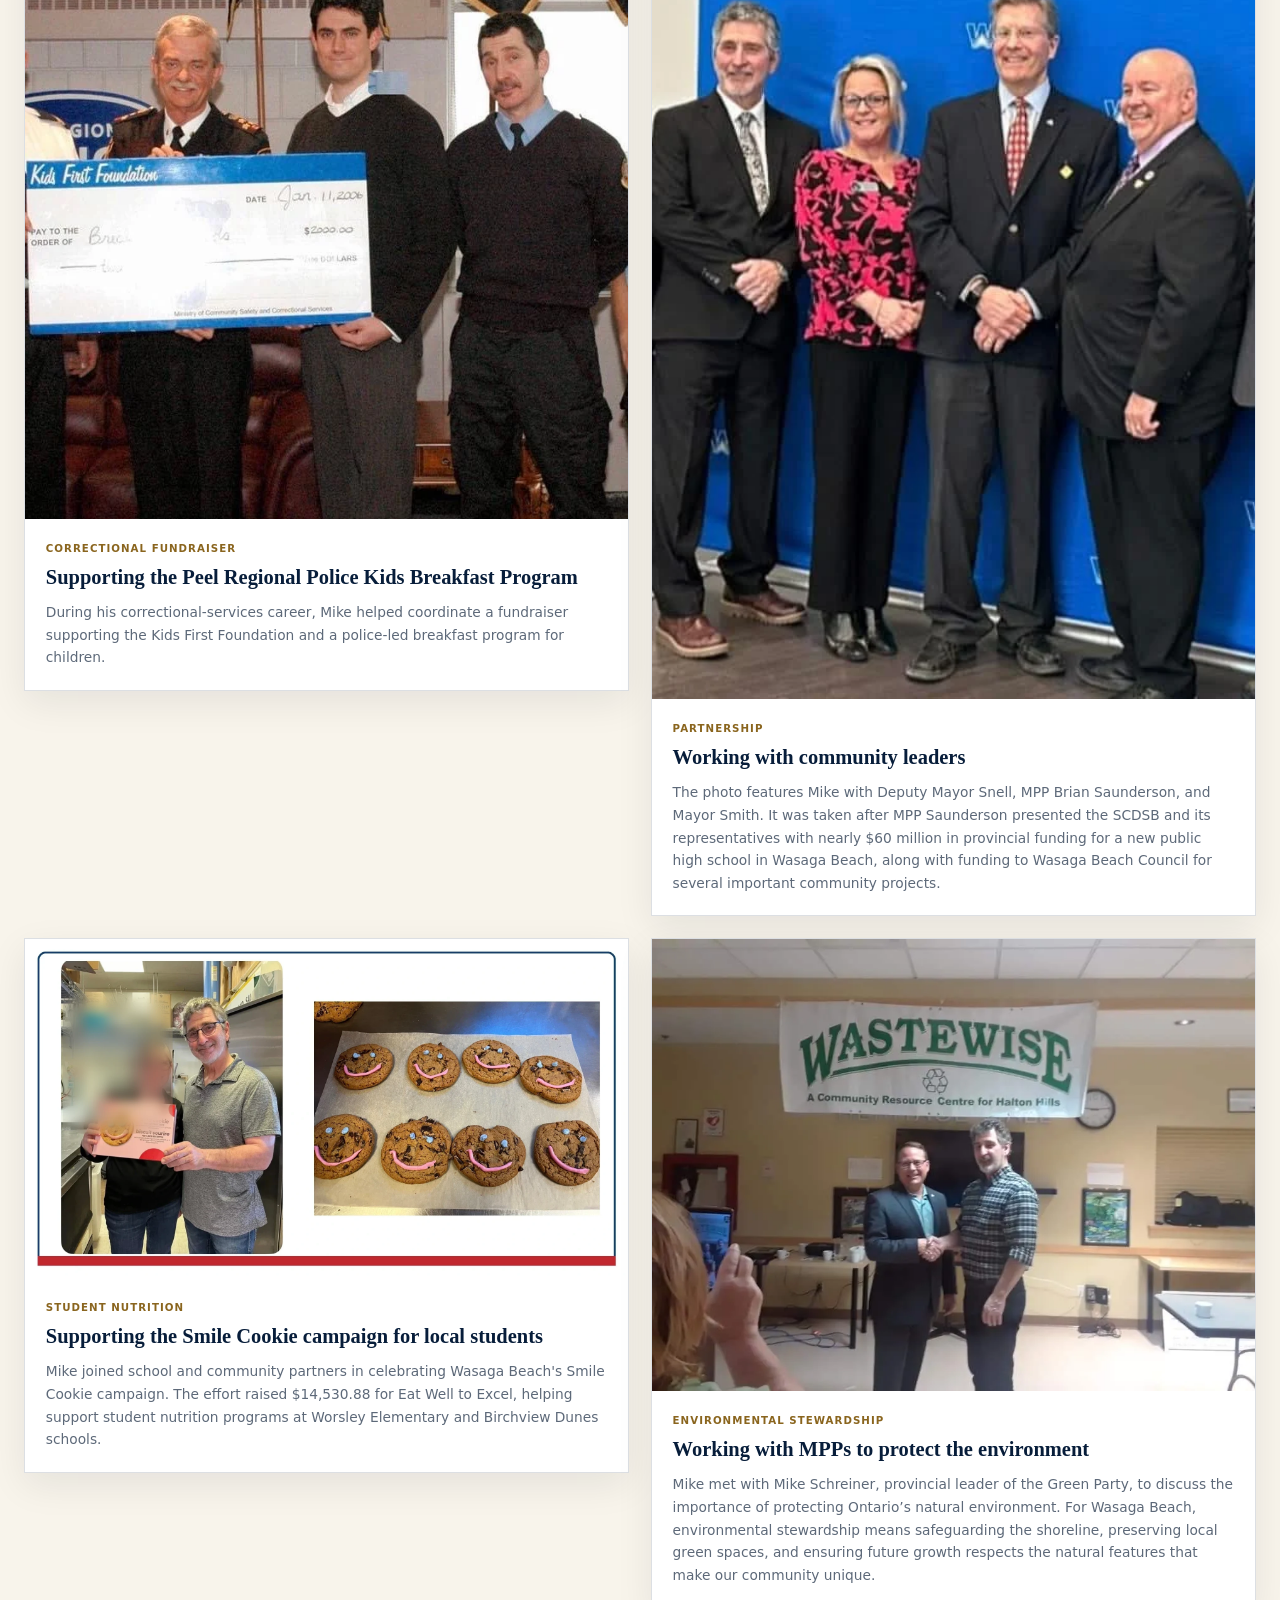
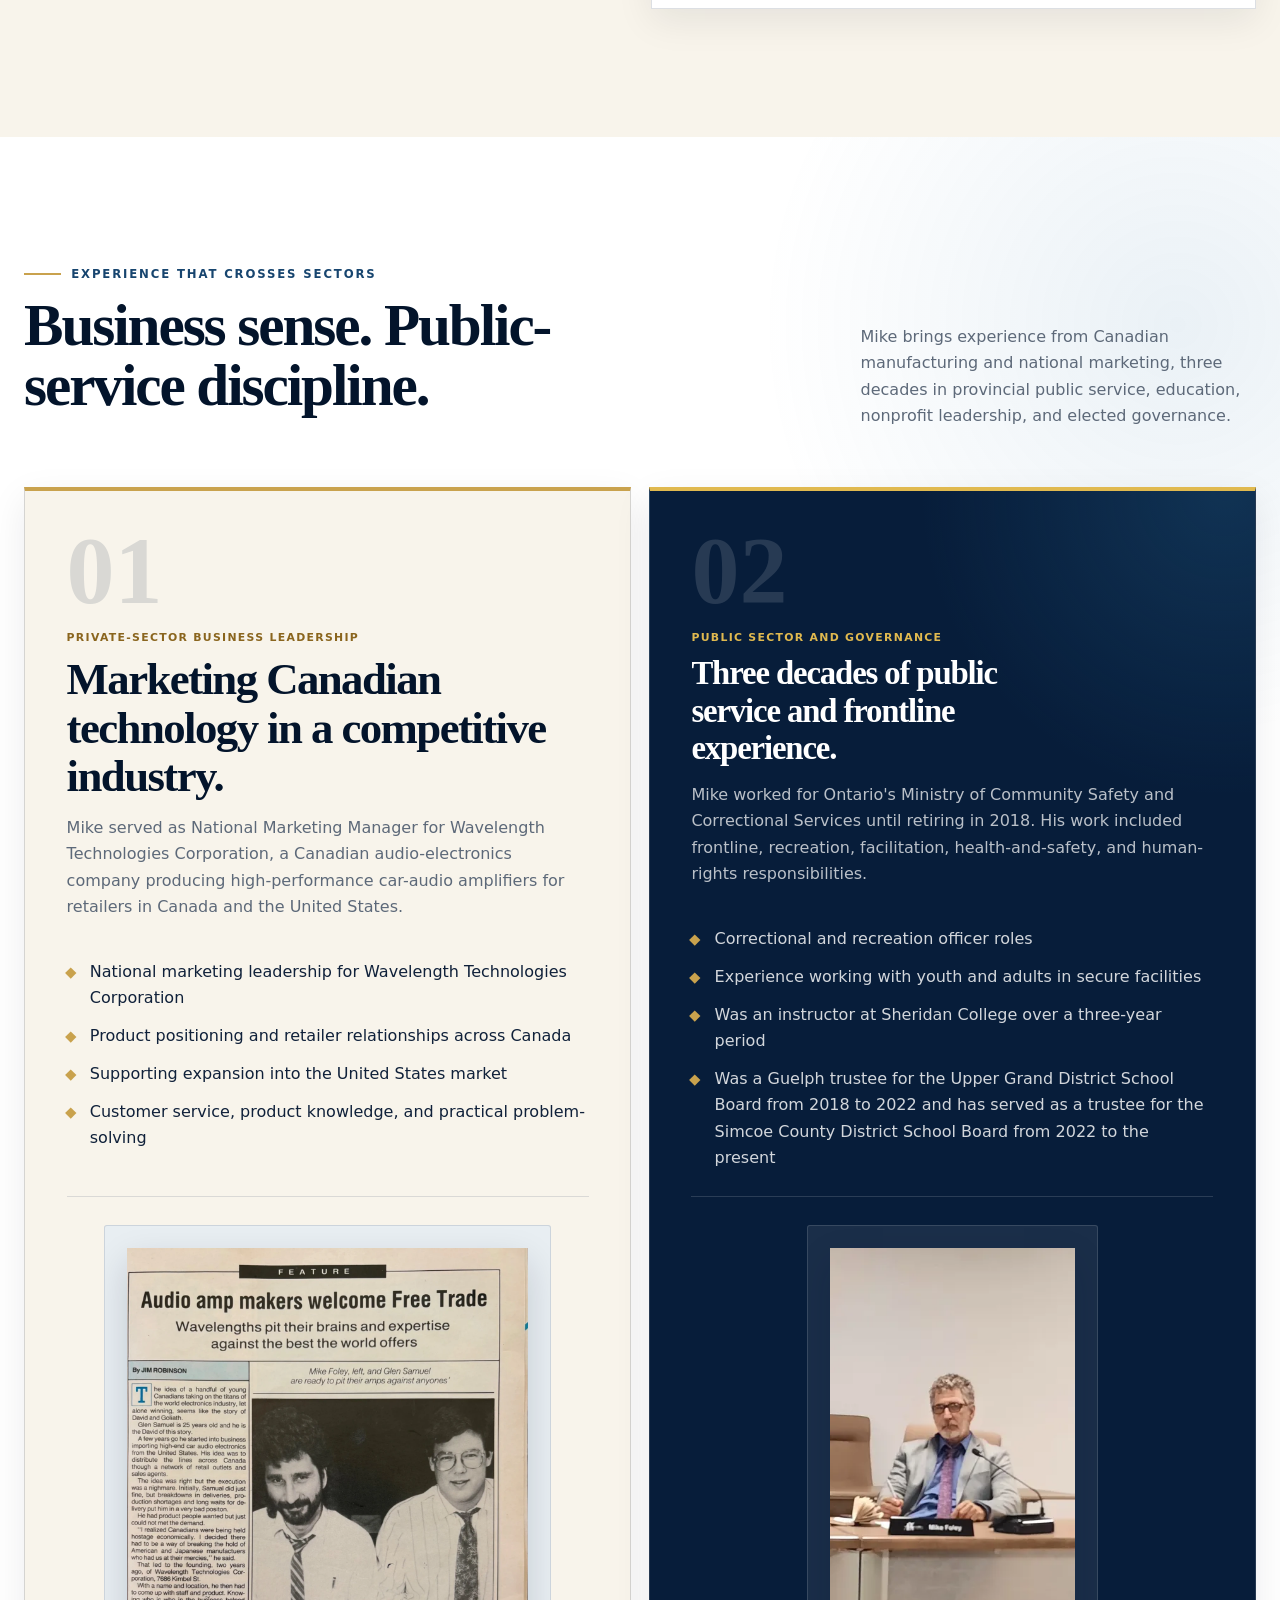
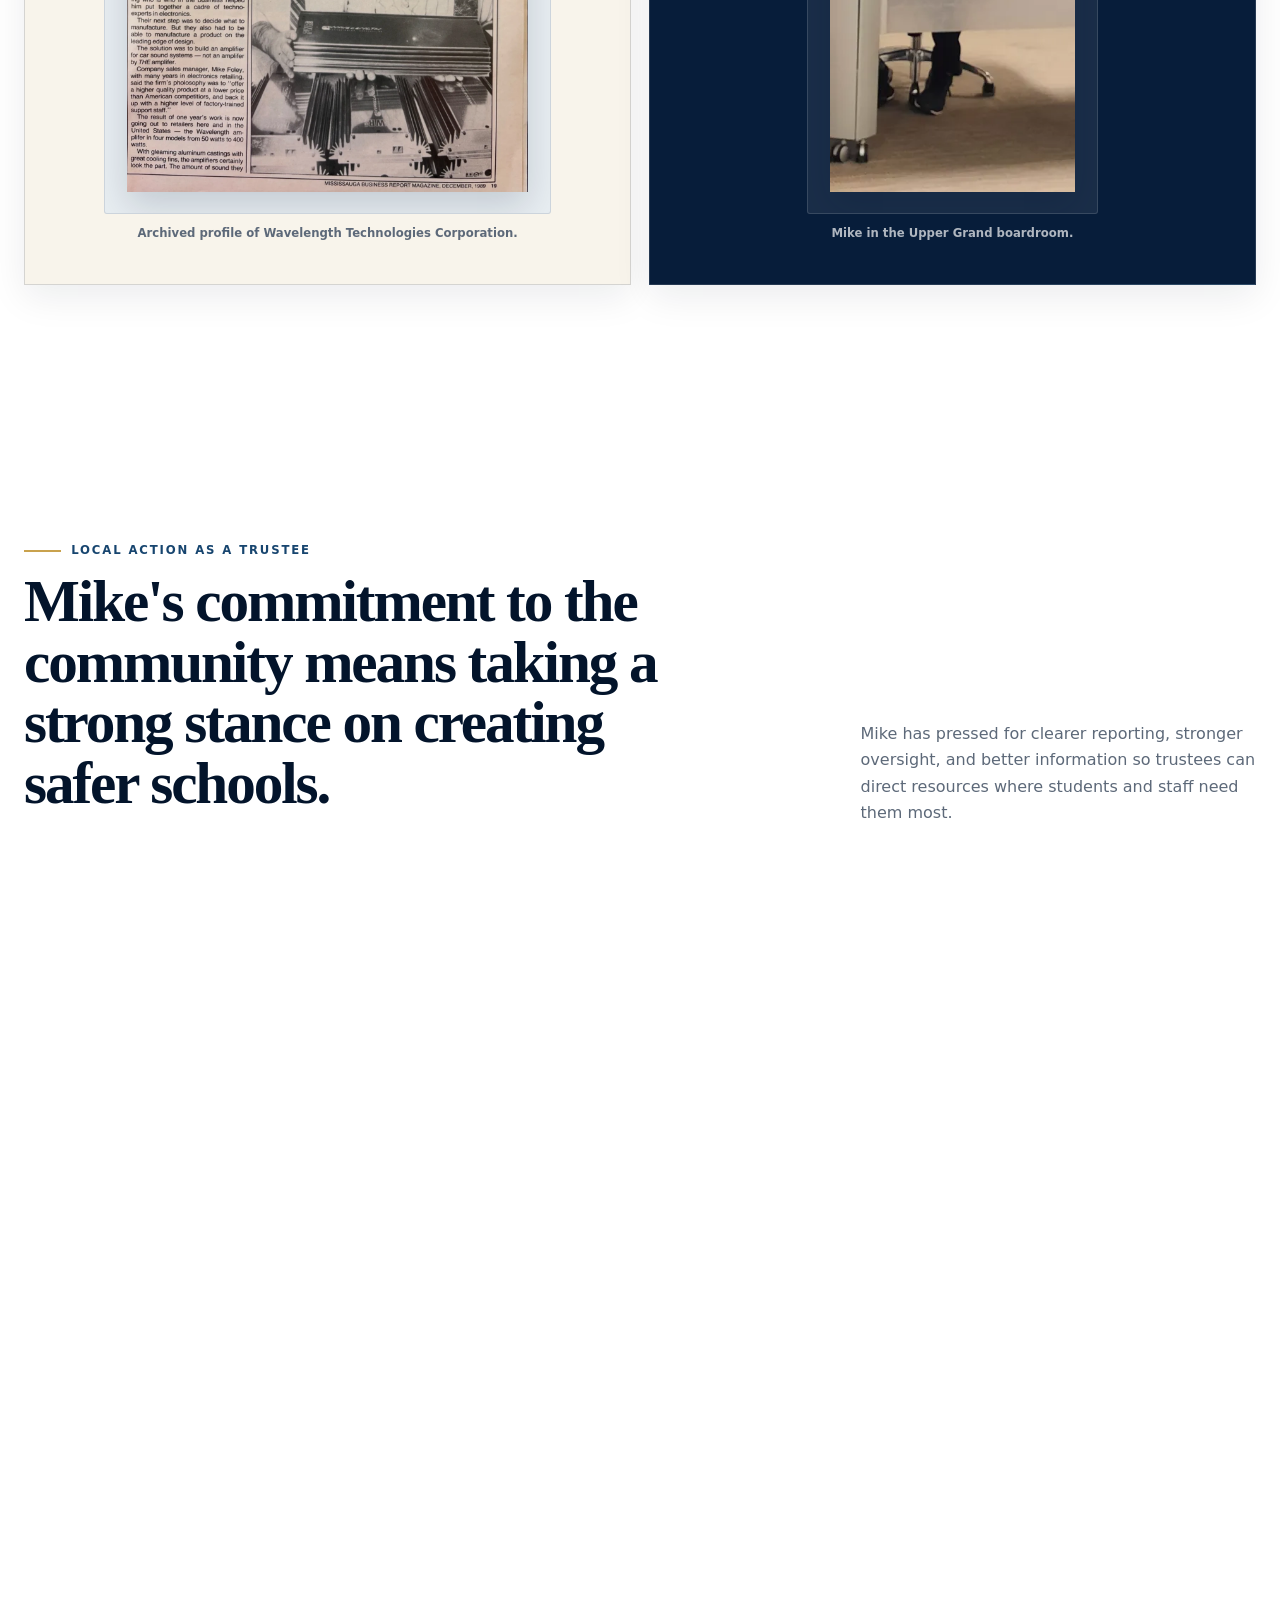
==== commit 9b454f32: "final tweaks- netlify ready" ====
--- a/index.html
+++ b/index.html
@@ -893,7 +893,7 @@
          Volunteering for a community run for cancer research
         </strong>
         <p>
-         Mike volunteered at a Terry Fox Run that brought local families and young people together in support of cancer research and Terry Fox&rsquo;s enduring legacy of courage and community action.
+         Mike volunteerede at a Terry Fox Run that brought local families and young people together in support of cancer research and Terry Fox&rsquo;s enduring legacy of courage and community action.
         </p>
        </figcaption>
       </figure>
@@ -928,7 +928,7 @@
        </figcaption>
       </figure>
       <figure class="community-card reveal community-card--landscape community-card--span-two" data-delay="275" data-reveal="image">
-       <img alt="Mike Foley supporting the Smile Cookie campaign alongside a photo of decorated smile cookies" class="community-card__image community-card__image--landscape" decoding="async" height="1080" loading="lazy" src="./assets/photos/smile-cookie-campaign-community.v1.webp" width="1920"/>
+       <img alt="Mike Foley supporting the Smile Cookie campaign alongside a photo of decorated smile cookies" class="community-card__image community-card__image--landscape" decoding="async" height="1080" loading="lazy" src="./assets/photos/smile-cookie-campaign-community.v2.webp" width="1920"/>
        <figcaption>
         <span>
          Student nutrition
